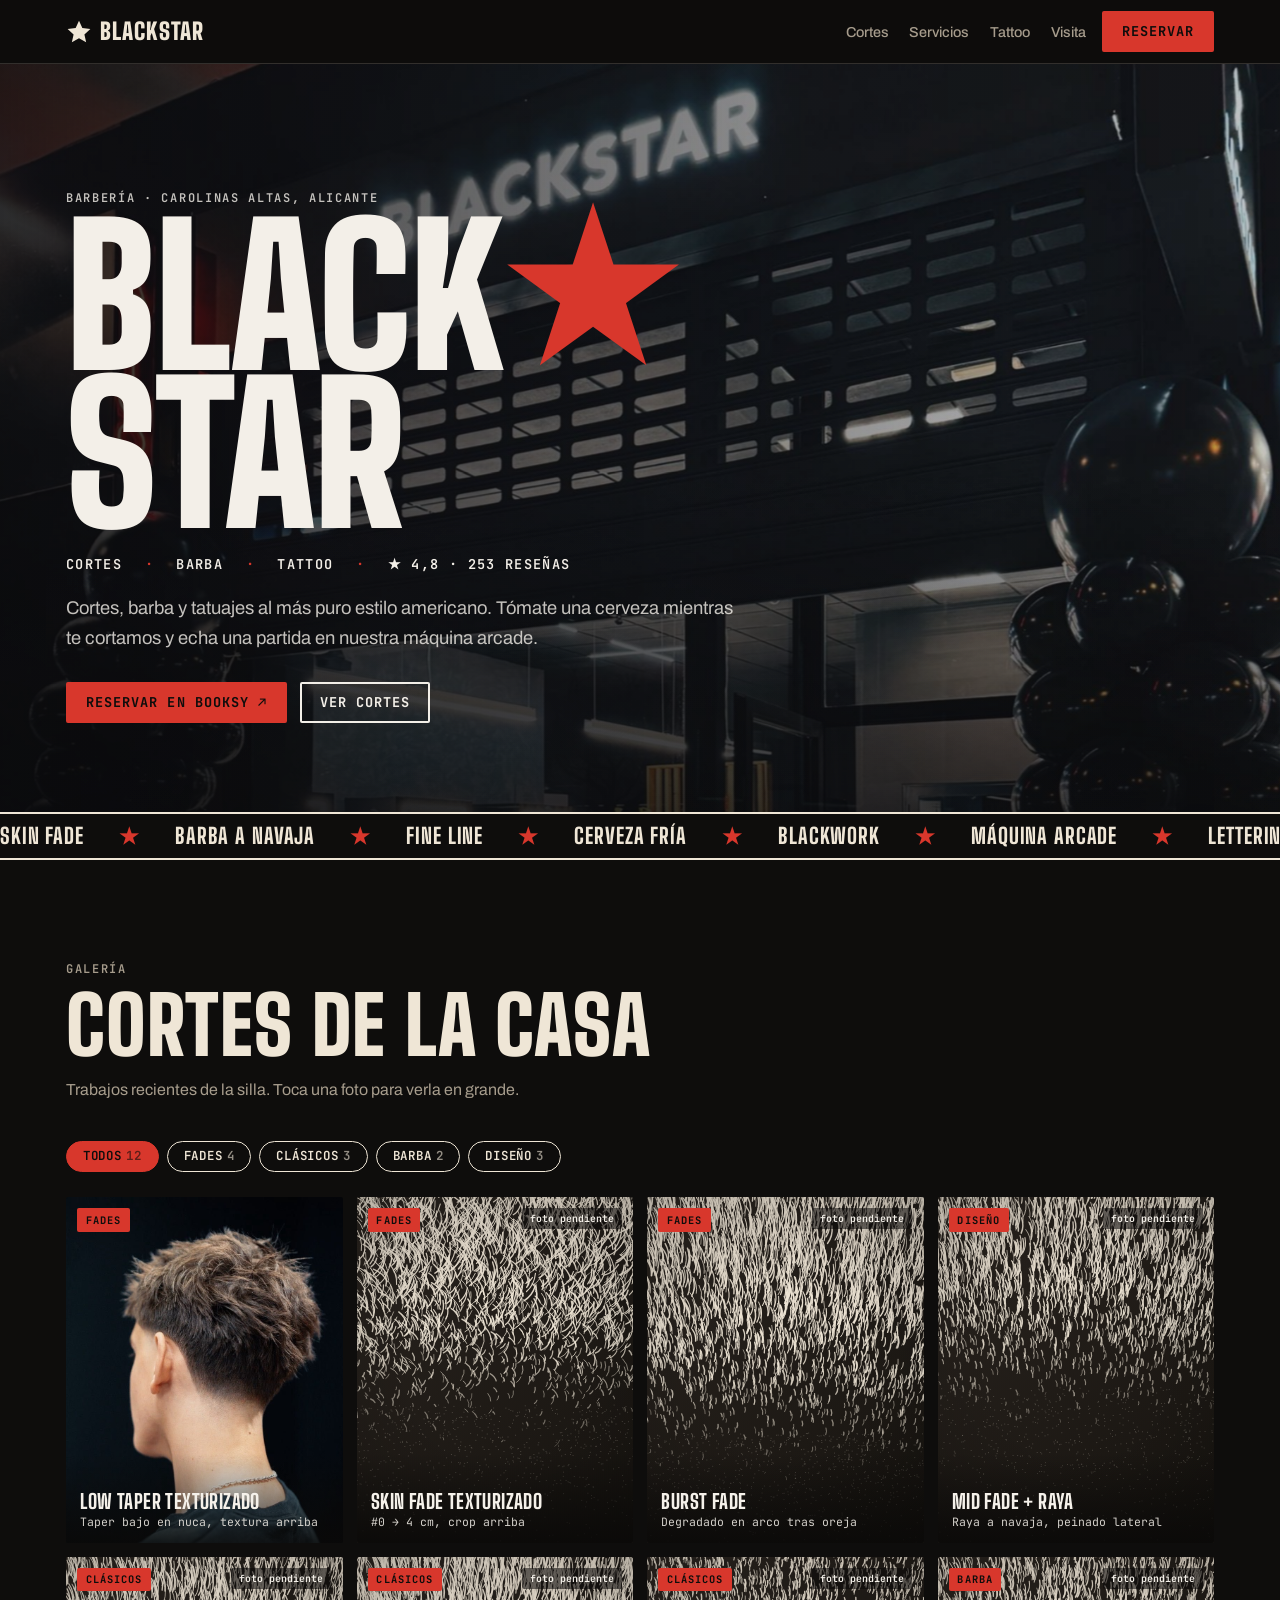
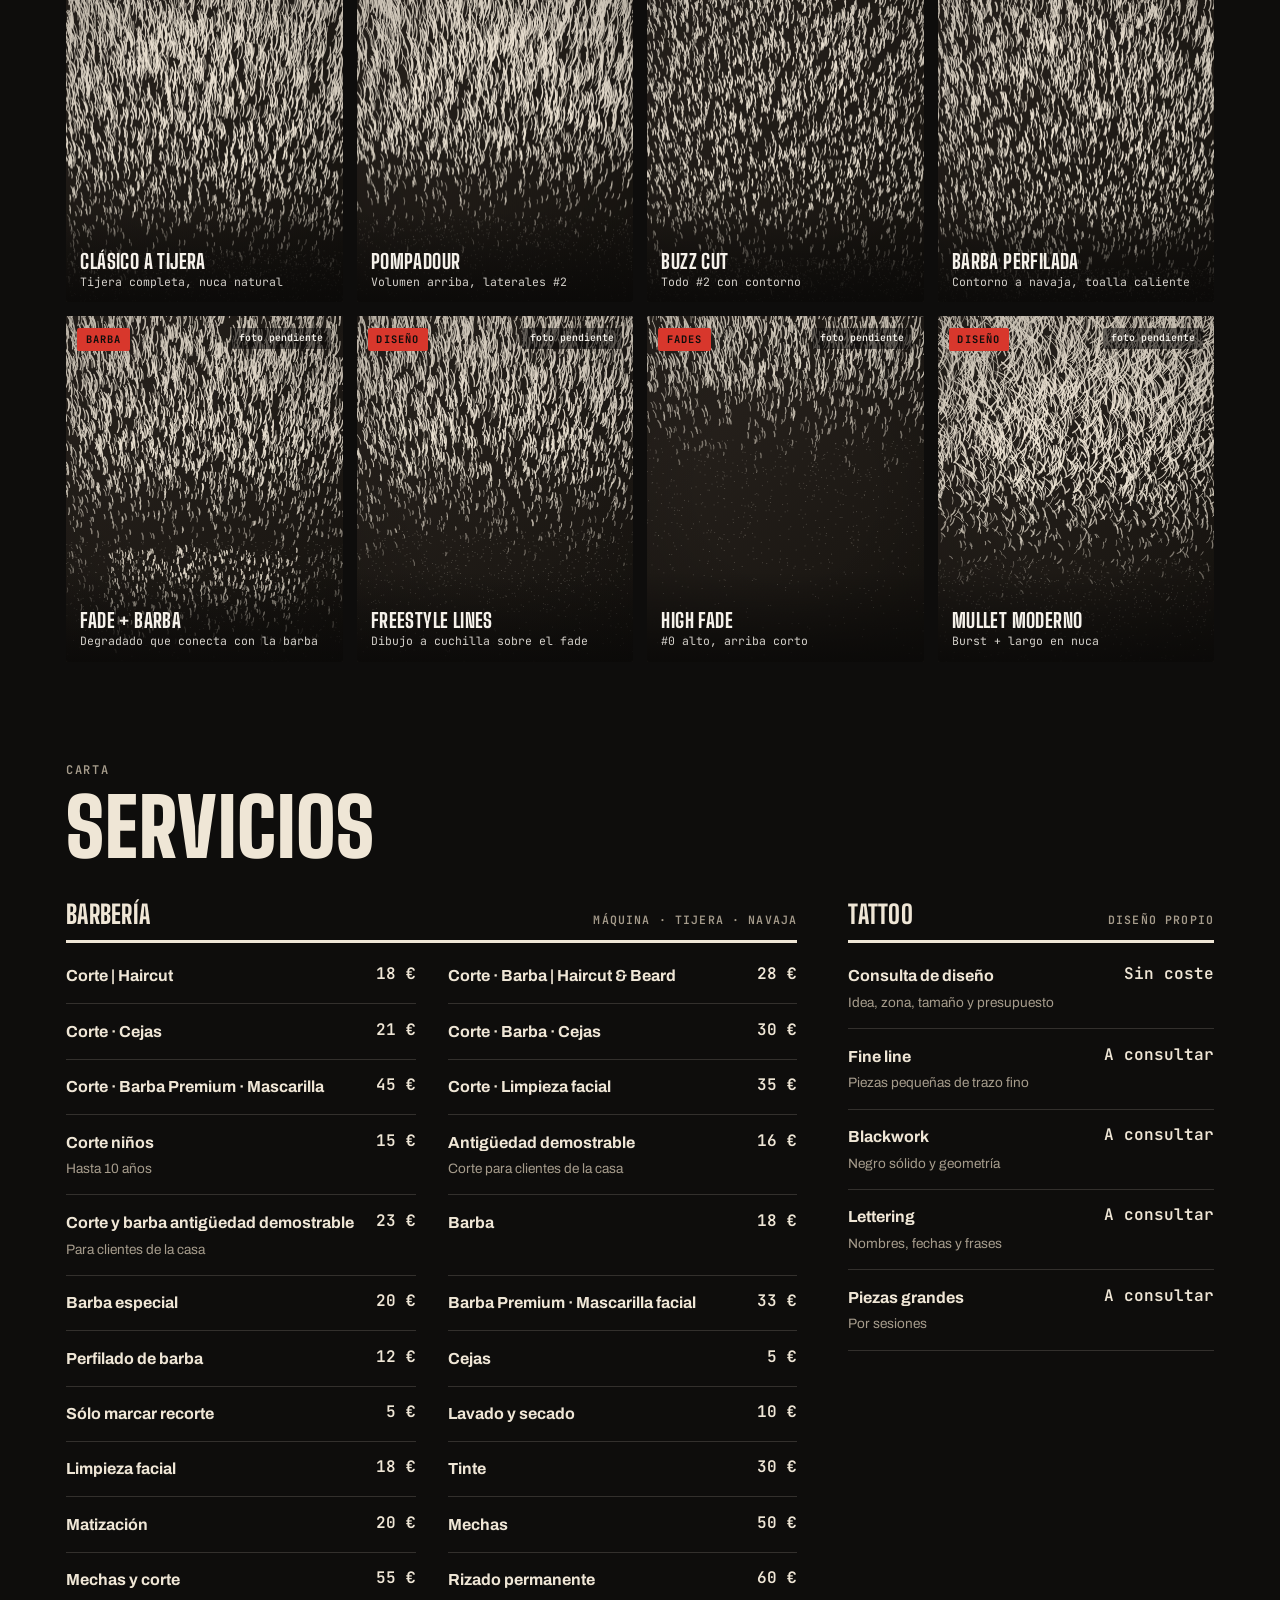
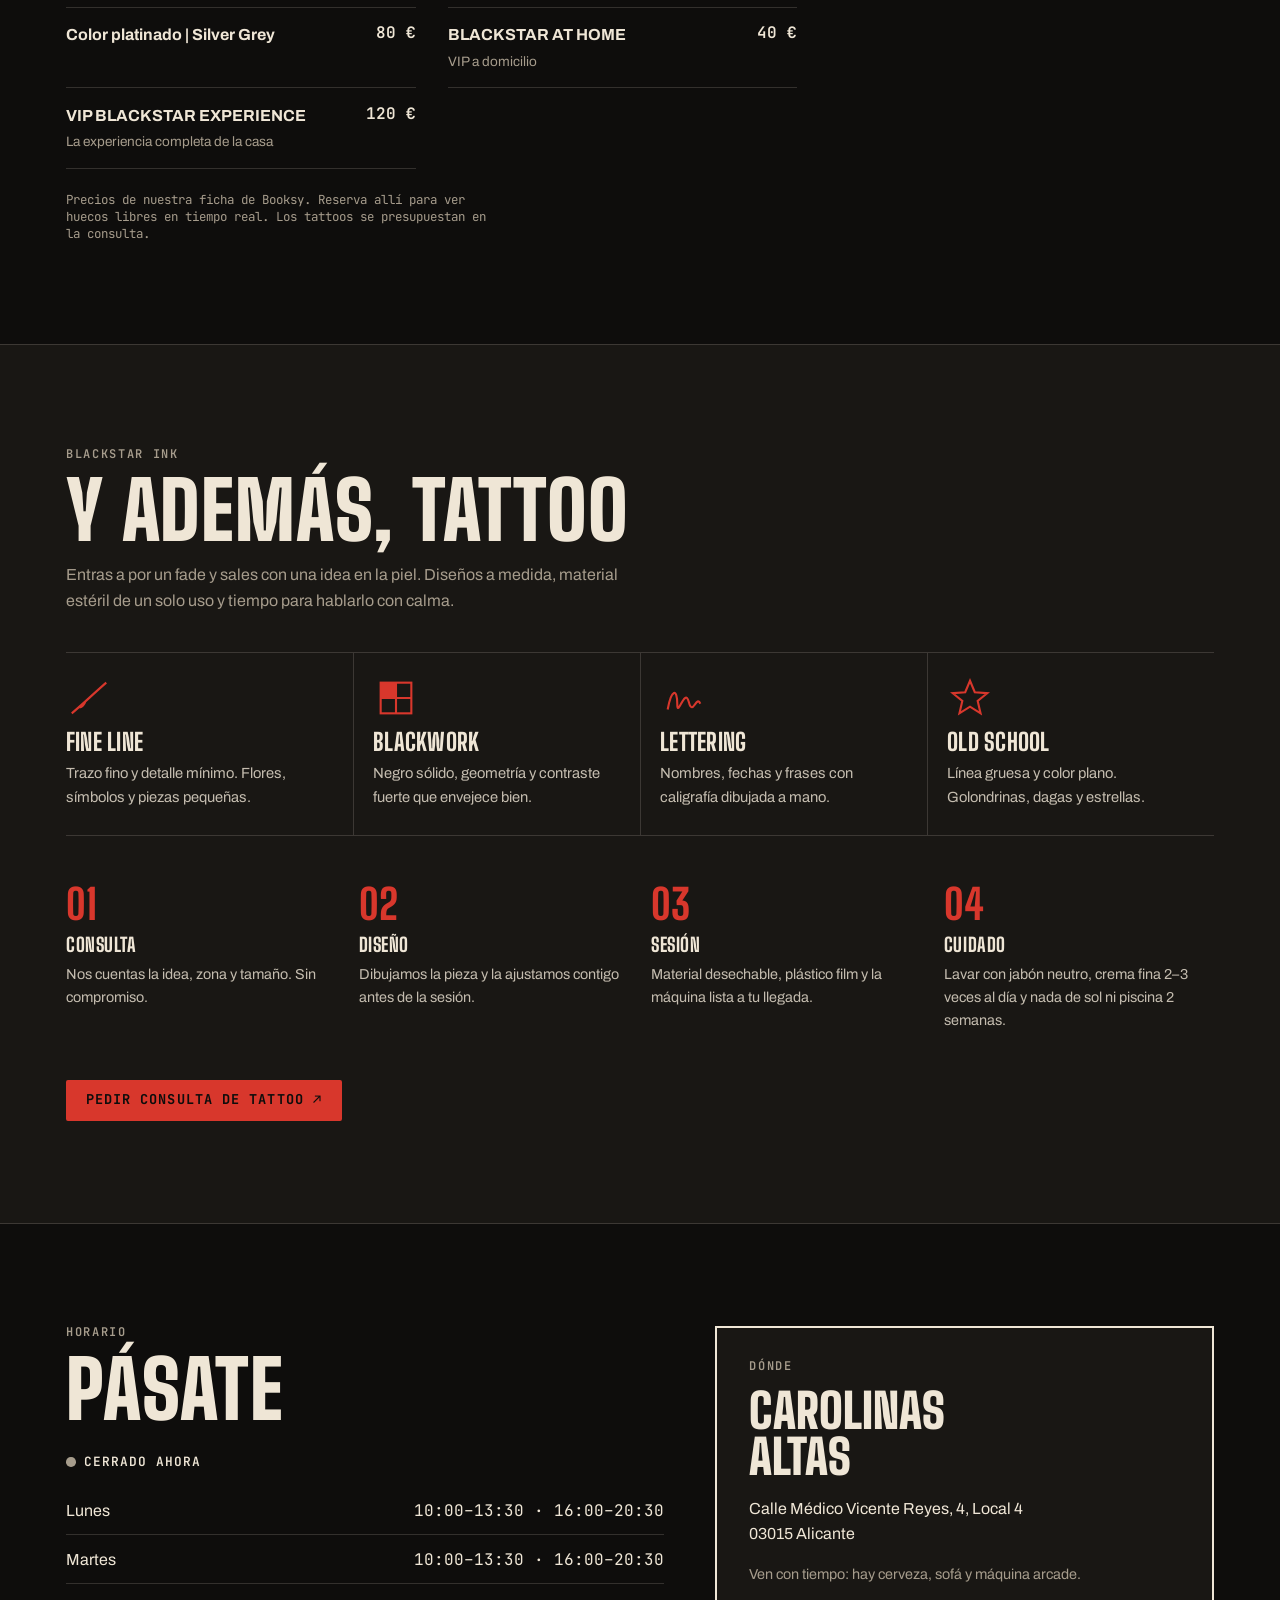
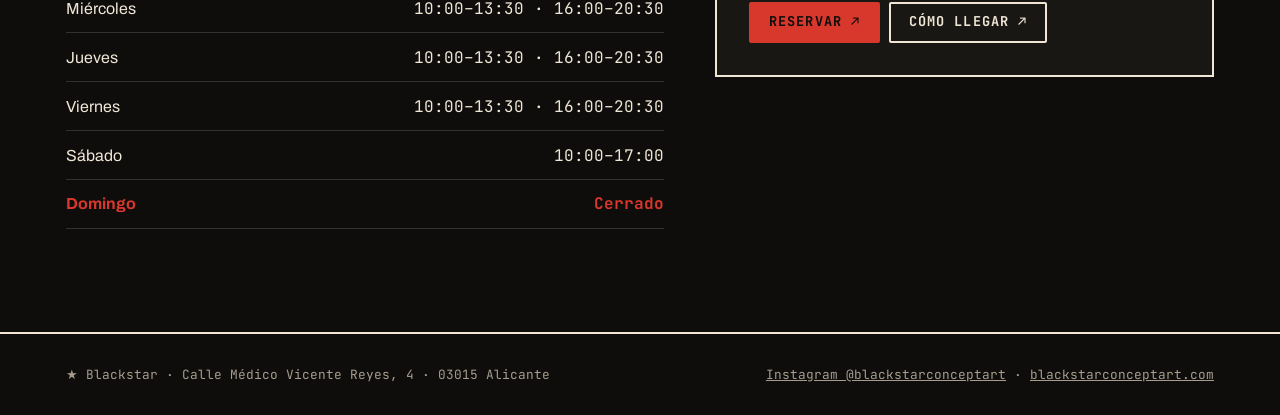
==== index.html @ 9b6d8d2a "Remove Fade Lab section and barber pole Co-Authored-By: Claude Opus 5.5 <noreply@anthropic.com> Clau" ====
<!doctype html>
<html lang="es">
<head>
<meta charset="utf-8">
<meta name="viewport" content="width=device-width, initial-scale=1, viewport-fit=cover">
<title>Blackstar Barbería</title>
<meta name="claude:viewport-fit-sides" content="cover">
<meta name="description" content="Blackstar, barbería y estudio de tatuaje en Alicante. Fades, clásicos, barba y tattoo. Reserva en Booksy.">
<link rel="preconnect" href="https://fonts.googleapis.com">
<link rel="preconnect" href="https://fonts.gstatic.com" crossorigin>
<link rel="stylesheet" href="https://fonts.googleapis.com/css2?family=Archivo:wght@400;500;700&family=Big+Shoulders+Display:wght@600;800;900&family=JetBrains+Mono:wght@400;600&display=swap">
<style>
:root {
  /* Layout: one dark page, storefront-photo hero, neon red as the accent. */
  --bg: #0e0d0c;
  --surface: #191714;
  --ink: #efe6d6;         /* bone */
  --muted: #a69c8c;
  --accent: #d8372c;      /* neon red */
  --accent-2: #2f55d4;    /* secondary */
  --line: rgba(239,230,214,.16);
  --on-accent: #0e0d0c;
  --skin: #2a241f;
  --f-display: "Big Shoulders Display", "Arial Narrow", Impact, sans-serif;
  --f-body: "Archivo", system-ui, -apple-system, "Segoe UI", sans-serif;
  --f-mono: "JetBrains Mono", ui-monospace, Menlo, Consolas, monospace;
  --radius: 2px;
  color-scheme: dark;
}

* { box-sizing: border-box; }
html { scroll-behavior: smooth; }
@media (prefers-reduced-motion: reduce) { html { scroll-behavior: auto; } *, *::before, *::after { animation: none !important; transition: none !important; } }
body {
  margin: 0; background: var(--bg); color: var(--ink);
  font: 400 1rem/1.6 var(--f-body);
  transition: background-color .5s ease, color .5s ease;
  -webkit-font-smoothing: antialiased;
}
body::before { content: ""; position: fixed; inset: 0 0 auto; height: env(safe-area-inset-top, 0px); z-index: 10; background: var(--bg); }
a { color: inherit; }
:focus-visible { outline: 2px solid var(--accent); outline-offset: 3px; }
img { max-width: 100%; display: block; }
.wrap { max-width: 1180px; margin: 0 auto; padding-left: max(16px, env(safe-area-inset-left, 0px)); padding-right: max(16px, env(safe-area-inset-right, 0px)); }
.eyebrow { font: 600 .75rem/1 var(--f-mono); letter-spacing: .14em; text-transform: uppercase; color: var(--muted); }
h1, h2, h3 { font-family: var(--f-display); text-transform: uppercase; line-height: .92; margin: 0; text-wrap: balance; letter-spacing: .01em; }
h2 { font-size: clamp(2.6rem, 7vw, 5rem); font-weight: 900; }
h3 { font-size: 1.6rem; font-weight: 800; }
p { margin: 0; max-width: 62ch; }
.btn {
  display: inline-flex; align-items: center; gap: .55em; padding: .85em 1.3em;
  font: 700 .85rem/1 var(--f-mono); letter-spacing: .08em; text-transform: uppercase; text-decoration: none;
  background: var(--accent); color: var(--on-accent); border: 2px solid var(--accent); border-radius: var(--radius); cursor: pointer;
  transition: transform .15s ease, background-color .2s;
}
.btn:hover { transform: translateY(-2px); }
.btn.ghost { background: transparent; color: var(--ink); border-color: var(--ink); }

/* ---------- header ---------- */
header.top { position: sticky; top: env(safe-area-inset-top, 0px); z-index: 20; background: color-mix(in srgb, var(--bg) 88%, transparent); backdrop-filter: blur(10px); border-bottom: 1px solid var(--line); transition: background-color .5s; }
.top .wrap { display: flex; align-items: center; gap: 1rem; padding-block: .7rem; }
.brand { display: flex; align-items: center; gap: .5rem; text-decoration: none; font: 900 1.45rem/1 var(--f-display); letter-spacing: .04em; text-transform: uppercase; }
.brand svg { width: 26px; height: 26px; fill: var(--ink); }
nav.links { display: flex; gap: 1.3rem; margin-left: auto; }
nav.links a { text-decoration: none; font: 500 .9rem var(--f-body); color: var(--muted); }
nav.links a:hover { color: var(--ink); }
@media (max-width: 760px) { nav.links { display: none; } .top .btn { margin-left: auto; } }

/* ---------- hero ---------- */
.hero {
  --hero-img: url("img/portada.jpg");
  --ink: #f3efe8; --muted: rgba(243,239,232,.8); --line: rgba(243,239,232,.2);
  position: relative; isolation: isolate; overflow: hidden; color: var(--ink);
  padding-block: clamp(4rem, 10vw, 8rem) clamp(3rem, 7vw, 6rem);
  background: #0c0c0e;
}
.hero::before { content: ""; position: absolute; inset: 0; z-index: -2; background: var(--hero-img) center 14% / cover no-repeat; transform: scale(1.04); animation: heroIn 1.6s cubic-bezier(.2,.7,.2,1) both; }
.hero::after { content: ""; position: absolute; inset: 0; z-index: -1;
  background: linear-gradient(90deg, rgba(10,10,12,.86) 0%, rgba(10,10,12,.5) 50%, rgba(10,10,12,.18) 100%), linear-gradient(to top, rgba(10,10,12,.7), transparent 45%); }
@keyframes heroIn { from { transform: scale(1.12); filter: brightness(.6); } }
.hero .eyebrow { color: var(--muted); }
.hero .btn.ghost:hover { background: var(--ink); color: #0c0c0e; }
@media (max-width: 640px) { .hero::after { background: linear-gradient(180deg, rgba(10,10,12,.55) 0%, rgba(10,10,12,.85) 60%, rgba(10,10,12,.95) 100%); } }
.hero .wrap { display: grid; }
.hero h1 { margin-top: .9rem; font-size: clamp(4.2rem, 15vw, 12.5rem); font-weight: 900; line-height: .82; letter-spacing: -.01em; }
.hero h1 .star { color: var(--accent); display: inline-block; transform: translateY(-.06em); }
.hero .sub { display: flex; flex-wrap: wrap; gap: .5rem 1.4rem; margin-top: 1.4rem; font: 600 .85rem/1.2 var(--f-mono); letter-spacing: .1em; text-transform: uppercase; }
.hero .sub span:not(:last-child)::after { content: "·"; margin-left: 1.4rem; color: var(--accent); }
.hero .lede { margin-top: 1.4rem; font-size: 1.15rem; color: var(--muted); }
.hero .ctas { display: flex; flex-wrap: wrap; gap: .8rem; margin-top: 1.8rem; }
/* marquee */
.ticker { border-block: 2px solid var(--ink); overflow: hidden; white-space: nowrap; padding-block: .7rem; font: 800 1.35rem/1 var(--f-display); text-transform: uppercase; letter-spacing: .04em; }
.ticker .track { display: inline-flex; gap: 2.2rem; animation: tick 30s linear infinite; }
.ticker .track span::after { content: "★"; margin-left: 2.2rem; color: var(--accent); }
@keyframes tick { to { transform: translateX(-50%); } }

section.block { padding-block: clamp(3.5rem, 8vw, 6.5rem); }
.head { display: grid; gap: .9rem; margin-bottom: 2.4rem; }
.head p { color: var(--muted); }

/* ---------- gallery ---------- */
.chips { display: flex; flex-wrap: wrap; gap: .5rem; margin-bottom: 1.6rem; }
.chips button { border: 1px solid var(--ink); background: transparent; color: var(--ink); border-radius: 999px; padding: .5rem 1rem; font: 600 .78rem/1 var(--f-mono); letter-spacing: .06em; text-transform: uppercase; cursor: pointer; }
.chips button[aria-pressed="true"] { background: var(--accent); border-color: var(--accent); color: var(--on-accent); }
.chips button .n { opacity: .6; margin-left: .35em; }
.grid { display: grid; grid-template-columns: repeat(auto-fill, minmax(min(100%, 250px), 1fr)); gap: 14px; }
.tile { position: relative; margin: 0; cursor: zoom-in; overflow: hidden; border-radius: var(--radius); background: var(--skin); aspect-ratio: 4 / 5; max-width: 100%; border: 0; padding: 0; text-align: left; color: inherit; font: inherit; }
.tile canvas, .tile img { width: 100%; height: 100%; object-fit: cover; display: block; transition: transform .6s cubic-bezier(.2,.7,.2,1); }
.tile:hover canvas, .tile:hover img { transform: scale(1.05); }
.tile figcaption { position: absolute; inset: auto 0 0 0; padding: 2.4rem .9rem .8rem; background: linear-gradient(to top, rgba(10,9,8,.86), transparent); color: #f5f1ea; display: grid; gap: .25rem; }
.tile figcaption strong { font: 800 1.25rem/1 var(--f-display); text-transform: uppercase; letter-spacing: .02em; }
.tile figcaption span { font: 400 .72rem/1.3 var(--f-mono); opacity: .85; }
.tile .tag { position: absolute; top: .7rem; left: .7rem; background: var(--accent); color: var(--on-accent); font: 700 .65rem/1 var(--f-mono); letter-spacing: .1em; text-transform: uppercase; padding: .4rem .55rem; border-radius: var(--radius); }
.tile .pending { position: absolute; top: .7rem; right: .7rem; font: 600 .62rem/1 var(--f-mono); color: #f5f1ea; background: rgba(10,9,8,.55); padding: .35rem .5rem; border-radius: var(--radius); }
dialog.lightbox { border: 0; padding: 0; background: transparent; max-width: min(92vw, 720px); width: 100%; color: #f5f1ea; }
dialog.lightbox::backdrop { background: rgba(8,7,6,.88); backdrop-filter: blur(4px); }
.lightbox .frame { aspect-ratio: 4 / 5; max-height: 78vh; margin: 0 auto; background: #222; }
.lightbox .frame canvas, .lightbox .frame img { width: 100%; height: 100%; object-fit: cover; display: block; }
.lightbox .bar { display: flex; justify-content: space-between; align-items: center; gap: 1rem; padding: .9rem .2rem; flex-wrap: wrap; }
.lightbox .bar strong { font: 800 1.6rem/1 var(--f-display); text-transform: uppercase; }
.lightbox .bar span { font: .78rem var(--f-mono); opacity: .8; }
.lightbox .nav { display: flex; gap: .5rem; }
.lightbox .nav button { background: #f5f1ea; color: #121417; border: 0; width: 2.6rem; height: 2.6rem; font: 700 1.1rem var(--f-mono); cursor: pointer; border-radius: var(--radius); }

/* ---------- services ---------- */
.menu { display: grid; grid-template-columns: repeat(2, minmax(0, 1fr)); gap: clamp(1.5rem, 4vw, 3.5rem); }
.menu .col { min-width: 0; transition: opacity .4s; }
.menu .col h3 { display: flex; align-items: baseline; justify-content: space-between; gap: 1rem; padding-bottom: .8rem; border-bottom: 3px solid var(--ink); margin-bottom: .4rem; }
.menu .col h3 small { font: 600 .72rem var(--f-mono); letter-spacing: .1em; color: var(--muted); }
.menu ul { list-style: none; margin: 0; padding: 0; }
.menu li { display: grid; grid-template-columns: minmax(0, 1fr) auto; gap: .2rem 1rem; padding-block: .9rem; border-bottom: 1px solid var(--line); }
.menu li b { font-weight: 700; }
.menu li .price { font: 600 1rem var(--f-mono); font-variant-numeric: tabular-nums; text-align: right; }
.menu li .meta { grid-column: 1 / -1; font-size: .85rem; color: var(--muted); }
@media (min-width: 980px) { .menu { grid-template-columns: minmax(0, 2fr) minmax(0, 1fr); } #menu-barber { display: grid; grid-template-columns: 1fr 1fr; column-gap: 2rem; } }
.disclaimer { margin-top: 1.4rem; font: .78rem var(--f-mono); color: var(--muted); }
@media (max-width: 760px) { .menu { grid-template-columns: 1fr; } }

/* ---------- tattoo ---------- */
.ink-band { background: var(--surface); border-block: 1px solid var(--line); }
.styles { display: grid; grid-template-columns: repeat(4, minmax(0, 1fr)); gap: 0; border-top: 1px solid var(--line); }
.styles article { padding: 1.4rem 1.2rem 1.6rem 0; border-bottom: 1px solid var(--line); display: grid; gap: .6rem; align-content: start; min-width: 0; }
.styles article + article { padding-left: 1.2rem; border-left: 1px solid var(--line); }
.styles h3 { font-size: 1.5rem; }
.styles p { font-size: .92rem; opacity: .8; }
.styles svg { width: 46px; height: 46px; stroke: var(--accent); fill: none; stroke-width: 2.2; }
.steps { list-style: none; margin: 3rem 0 0; padding: 0; display: grid; grid-template-columns: repeat(4, minmax(0, 1fr)); gap: 1.4rem; counter-reset: s; }
.steps li { counter-increment: s; display: grid; gap: .5rem; align-content: start; min-width: 0; }
.steps li::before { content: "0" counter(s); font: 800 2.6rem/1 var(--f-display); color: var(--accent); }
.steps b { font: 800 1.2rem/1.1 var(--f-display); text-transform: uppercase; letter-spacing: .03em; }
.steps span { font-size: .9rem; opacity: .8; }
@media (max-width: 900px) { .styles, .steps { grid-template-columns: repeat(2, minmax(0, 1fr)); } .styles article:nth-child(3) { padding-left: 0; border-left: 0; } }
@media (max-width: 480px) { .styles, .steps { grid-template-columns: 1fr; } .styles article + article { padding-left: 0; border-left: 0; } }

/* ---------- visit ---------- */
.visit { display: grid; grid-template-columns: minmax(0, 1.2fr) minmax(0, 1fr); gap: clamp(1.5rem, 4vw, 3.5rem); align-items: start; }
.hours { width: 100%; border-collapse: collapse; font-variant-numeric: tabular-nums; }
.hours td { padding: .7rem 0; border-bottom: 1px solid var(--line); }
.hours td:last-child { text-align: right; font-family: var(--f-mono); }
.hours tr.today td { color: var(--accent); font-weight: 700; }
.open-now { display: inline-flex; align-items: center; gap: .5rem; font: 600 .8rem var(--f-mono); letter-spacing: .08em; text-transform: uppercase; margin-bottom: 1rem; }
.open-now i { width: .6rem; height: .6rem; border-radius: 50%; background: var(--muted); }
.open-now.on i { background: #2f9e57; box-shadow: 0 0 0 4px color-mix(in srgb, #2f9e57 25%, transparent); }
.card { background: var(--surface); border: 2px solid var(--ink); padding: clamp(1.2rem, 3vw, 2rem); display: grid; gap: 1rem; }
.card big { font: 900 clamp(2rem, 5vw, 3rem)/.95 var(--f-display); text-transform: uppercase; }
@media (max-width: 760px) { .visit { grid-template-columns: 1fr; } }

footer { border-top: 2px solid var(--ink); padding-block: 2rem; }
footer .wrap { display: flex; flex-wrap: wrap; justify-content: space-between; gap: 1rem; font: .8rem var(--f-mono); color: var(--muted); }
.toast { position: fixed; left: 50%; bottom: calc(1.2rem + env(safe-area-inset-bottom, 0px)); transform: translate(-50%, 200%); opacity: 0; visibility: hidden; background: var(--ink); color: var(--bg); padding: .7rem 1.1rem; font: 600 .8rem var(--f-mono); border-radius: var(--radius); transition: transform .3s, opacity .3s, visibility .3s; z-index: 50; }
.toast.show { transform: translate(-50%, 0); opacity: 1; visibility: visible; }
</style>
</head>
<body>

<header class="top">
  <div class="wrap">
    <a class="brand" href="#inicio" aria-label="Blackstar, inicio">
      <svg viewBox="0 0 24 24" aria-hidden="true"><path d="M12 1.5l3.1 6.9 7.4.8-5.5 5 1.6 7.3L12 17.8l-6.6 3.7L7 14.2l-5.5-5 7.4-.8z"/></svg>
      Blackstar
    </a>
    <nav class="links" aria-label="Secciones">
      <a href="#cortes">Cortes</a>
      <a href="#servicios">Servicios</a>
      <a href="#tattoo">Tattoo</a>
      <a href="#visita">Visita</a>
    </nav>
    <a class="btn" href="https://booksy.com/es-es/22436_blackstar_barberia_55436_alicante-alacant" target="_blank" rel="noopener">Reservar</a>
  </div>
</header>

<main id="inicio">
  <section class="hero">
    <div class="wrap">
      <div>
        <p class="eyebrow">Barbería · Carolinas Altas, Alicante</p>
        <h1>Black<span class="star">★</span><br>star</h1>
        <div class="sub"><span>Cortes</span><span>Barba</span><span>Tattoo</span><span>★ 4,8 · 253 reseñas</span></div>
        <p class="lede">Cortes, barba y tatuajes al más puro estilo americano. Tómate una cerveza mientras te cortamos y echa una partida en nuestra máquina arcade.</p>
        <div class="ctas">
          <a class="btn" href="https://booksy.com/es-es/22436_blackstar_barberia_55436_alicante-alacant" target="_blank" rel="noopener">Reservar en Booksy ↗</a>
          <a class="btn ghost" href="#cortes">Ver cortes</a>
        </div>
      </div>
    </div>
  </section>

  <div class="ticker" aria-hidden="true">
    <div class="track" id="ticker"></div>
  </div>

  <!-- GALERÍA -->
  <section class="block" id="cortes">
    <div class="wrap">
      <div class="head">
        <p class="eyebrow">Galería</p>
        <h2>Cortes de la casa</h2>
        <p>Trabajos recientes de la silla. Toca una foto para verla en grande.</p>
      </div>
      <div class="chips" id="chips" role="group" aria-label="Filtrar cortes"></div>
      <div class="grid" id="grid"></div>
    </div>
  </section>

  <!-- SERVICIOS -->
  <section class="block" id="servicios" style="padding-top:0">
    <div class="wrap">
      <div class="head">
        <p class="eyebrow">Carta</p>
        <h2>Servicios</h2>
      </div>
      <div class="menu">
        <div class="col barber"><h3>Barbería <small>MÁQUINA · TIJERA · NAVAJA</small></h3><ul id="menu-barber"></ul></div>
        <div class="col tattoo"><h3>Tattoo <small>DISEÑO PROPIO</small></h3><ul id="menu-ink"></ul></div>
      </div>
      <p class="disclaimer">Precios de nuestra ficha de Booksy. Reserva allí para ver huecos libres en tiempo real. Los tattoos se presupuestan en la consulta.</p>
    </div>
  </section>

  <!-- TATTOO -->
  <section class="block ink-band" id="tattoo">
    <div class="wrap">
      <div class="head">
        <p class="eyebrow">Blackstar Ink</p>
        <h2>Y además, tattoo</h2>
        <p>Entras a por un fade y sales con una idea en la piel. Diseños a medida, material estéril de un solo uso y tiempo para hablarlo con calma.</p>
      </div>
      <div class="styles">
        <article>
          <svg viewBox="0 0 48 48" aria-hidden="true"><path d="M6 40 C 18 30, 26 22, 42 8"/><path d="M14 34 c3 -1 5 -3 6 -6"/></svg>
          <h3>Fine line</h3><p>Trazo fino y detalle mínimo. Flores, símbolos y piezas pequeñas.</p>
        </article>
        <article>
          <svg viewBox="0 0 48 48" aria-hidden="true"><rect x="8" y="8" width="32" height="32"/><path d="M8 24h32M24 8v32" /><rect x="8" y="8" width="16" height="16" style="fill:currentColor;stroke:none;color:var(--accent)"/></svg>
          <h3>Blackwork</h3><p>Negro sólido, geometría y contraste fuerte que envejece bien.</p>
        </article>
        <article>
          <svg viewBox="0 0 48 48" aria-hidden="true"><path d="M8 36 C 12 14, 18 14, 18 30 S 26 12, 30 28 S 38 20, 42 30"/></svg>
          <h3>Lettering</h3><p>Nombres, fechas y frases con caligrafía dibujada a mano.</p>
        </article>
        <article>
          <svg viewBox="0 0 48 48" aria-hidden="true"><path d="M24 6l5 12 13 1-10 8 3 13-11-7-11 7 3-13-10-8 13-1z"/></svg>
          <h3>Old school</h3><p>Línea gruesa y color plano. Golondrinas, dagas y estrellas.</p>
        </article>
      </div>
      <ol class="steps">
        <li><b>Consulta</b><span>Nos cuentas la idea, zona y tamaño. Sin compromiso.</span></li>
        <li><b>Diseño</b><span>Dibujamos la pieza y la ajustamos contigo antes de la sesión.</span></li>
        <li><b>Sesión</b><span>Material desechable, plástico film y la máquina lista a tu llegada.</span></li>
        <li><b>Cuidado</b><span>Lavar con jabón neutro, crema fina 2–3 veces al día y nada de sol ni piscina 2 semanas.</span></li>
      </ol>
      <div style="margin-top:3rem"><a class="btn" href="https://booksy.com/es-es/22436_blackstar_barberia_55436_alicante-alacant" target="_blank" rel="noopener">Pedir consulta de tattoo ↗</a></div>
    </div>
  </section>

  <!-- VISITA -->
  <section class="block" id="visita">
    <div class="wrap visit">
      <div>
        <div class="head" style="margin-bottom:1.4rem">
          <p class="eyebrow">Horario</p>
          <h2>Pásate</h2>
        </div>
        <p class="open-now" id="open-now"><i></i><span>Comprobando horario…</span></p>
        <table class="hours" id="hours" aria-label="Horario semanal"></table>
      </div>
      <div class="card">
        <span class="eyebrow">Dónde</span>
        <big>Carolinas<br>Altas</big>
        <p id="address">Calle Médico Vicente Reyes, 4, Local 4<br>03015 Alicante</p>
        <p style="color:var(--muted);font-size:.9rem">Ven con tiempo: hay cerveza, sofá y máquina arcade.</p>
        <div style="display:flex;flex-wrap:wrap;gap:.6rem">
          <a class="btn" href="https://booksy.com/es-es/22436_blackstar_barberia_55436_alicante-alacant" target="_blank" rel="noopener">Reservar ↗</a>
          <a class="btn ghost" href="https://www.google.com/maps/search/?api=1&query=38.36152075696902%2C-0.4741875782101986" target="_blank" rel="noopener">Cómo llegar ↗</a>
        </div>
      </div>
    </div>
  </section>
</main>

<footer>
  <div class="wrap">
    <span>★ Blackstar · Calle Médico Vicente Reyes, 4 · 03015 Alicante</span>
    <span><a href="https://www.instagram.com/blackstarconceptart/" target="_blank" rel="noopener">Instagram @blackstarconceptart</a> · <a href="https://www.blackstarconceptart.com/" target="_blank" rel="noopener">blackstarconceptart.com</a></span>
  </div>
</footer>

<dialog class="lightbox" id="lightbox" aria-label="Foto ampliada">
  <div class="frame" id="lb-frame"></div>
  <div class="bar">
    <div style="display:grid;gap:.3rem"><strong id="lb-title"></strong><span id="lb-meta"></span></div>
    <div class="nav">
      <button type="button" id="lb-prev" aria-label="Anterior">←</button>
      <button type="button" id="lb-next" aria-label="Siguiente">→</button>
      <button type="button" id="lb-close" aria-label="Cerrar">✕</button>
    </div>
  </div>
</dialog>
<div class="toast" id="toast" role="status" aria-live="polite"></div>

<script>
/* =====================================================================
   DATOS EDITABLES — cambia aquí fotos, precios y horario.
   ===================================================================== */
const BOOKSY = "https://booksy.com/es-es/22436_blackstar_barberia_55436_alicante-alacant";

// Galería. Pon la ruta de tu foto en `foto` (p. ej. "img/cortes/skin-fade-1.jpg").
// Si `foto` está vacío se dibuja una textura con el perfil del corte (base = 0..1 altura donde empieza el pelo, top = largo).
const CORTES = [
  { nombre: "Low taper texturizado", cat: "fade",    detalle: "Taper bajo en nuca, textura arriba", foto: "img/cortes/low-taper-texturizado.jpg", base: .12, top: .8, textura: true },
  { nombre: "Skin fade texturizado", cat: "fade",    detalle: "#0 → 4 cm, crop arriba",      foto: "", base: .30, top: .9, textura: true },
  { nombre: "Burst fade",            cat: "fade",    detalle: "Degradado en arco tras oreja", foto: "", base: .22, top: 1 },
  { nombre: "Mid fade + raya",       cat: "diseno",  detalle: "Raya a navaja, peinado lateral", foto: "", base: .35, top: .8, raya: true },
  { nombre: "Clásico a tijera",      cat: "clasico", detalle: "Tijera completa, nuca natural", foto: "", base: .05, top: .85 },
  { nombre: "Pompadour",             cat: "clasico", detalle: "Volumen arriba, laterales #2",  foto: "", base: .15, top: 1.15 },
  { nombre: "Buzz cut",              cat: "clasico", detalle: "Todo #2 con contorno",          foto: "", base: .03, top: .25 },
  { nombre: "Barba perfilada",       cat: "barba",   detalle: "Contorno a navaja, toalla caliente", foto: "", base: .0, top: .45, barba: true },
  { nombre: "Fade + barba",          cat: "barba",   detalle: "Degradado que conecta con la barba", foto: "", base: .25, top: .6, barba: true },
  { nombre: "Freestyle lines",       cat: "diseno",  detalle: "Dibujo a cuchilla sobre el fade", foto: "", base: .28, top: .7, lineas: true },
  { nombre: "High fade",             cat: "fade",    detalle: "#0 alto, arriba corto",         foto: "", base: .55, top: .55 },
  { nombre: "Mullet moderno",        cat: "diseno",  detalle: "Burst + largo en nuca",         foto: "", base: .2, top: 1.05, textura: true },
];
const CATS = { all: "Todos", fade: "Fades", clasico: "Clásicos", barba: "Barba", diseno: "Diseño" };

// Precios de la ficha de Booksy (noviembre 2026). Cámbialos aquí si se actualizan.
const SERVICIOS = {
  barber: [
    { n: "Corte | Haircut",                        p: "18 €" },
    { n: "Corte · Barba | Haircut & Beard",        p: "28 €" },
    { n: "Corte · Cejas",                          p: "21 €" },
    { n: "Corte · Barba · Cejas",                  p: "30 €" },
    { n: "Corte · Barba Premium · Mascarilla",     p: "45 €" },
    { n: "Corte · Limpieza facial",                p: "35 €" },
    { n: "Corte niños",                            p: "15 €", m: "Hasta 10 años" },
    { n: "Antigüedad demostrable",                 p: "16 €", m: "Corte para clientes de la casa" },
    { n: "Corte y barba antigüedad demostrable",   p: "23 €", m: "Para clientes de la casa" },
    { n: "Barba",                                  p: "18 €" },
    { n: "Barba especial",                         p: "20 €" },
    { n: "Barba Premium · Mascarilla facial",      p: "33 €" },
    { n: "Perfilado de barba",                     p: "12 €" },
    { n: "Cejas",                                  p: "5 €" },
    { n: "Sólo marcar recorte",                    p: "5 €" },
    { n: "Lavado y secado",                        p: "10 €" },
    { n: "Limpieza facial",                        p: "18 €" },
    { n: "Tinte",                                  p: "30 €" },
    { n: "Matización",                             p: "20 €" },
    { n: "Mechas",                                 p: "50 €" },
    { n: "Mechas y corte",                         p: "55 €" },
    { n: "Rizado permanente",                      p: "60 €" },
    { n: "Color platinado | Silver Grey",          p: "80 €" },
    { n: "BLACKSTAR AT HOME",                      p: "40 €", m: "VIP a domicilio" },
    { n: "VIP BLACKSTAR EXPERIENCE",               p: "120 €", m: "La experiencia completa de la casa" },
  ],
  ink: [
    { n: "Consulta de diseño",   p: "Sin coste", m: "Idea, zona, tamaño y presupuesto" },
    { n: "Fine line",            p: "A consultar", m: "Piezas pequeñas de trazo fino" },
    { n: "Blackwork",            p: "A consultar", m: "Negro sólido y geometría" },
    { n: "Lettering",            p: "A consultar", m: "Nombres, fechas y frases" },
    { n: "Piezas grandes",       p: "A consultar", m: "Por sesiones" },
  ],
};

// Horario: [abre, cierra] en 24h, o null si cierra. Varios tramos: [[10,14],[16,20.5]]
const HORARIO = [
  ["Lunes",     [[10, 13.5], [16, 20.5]]],
  ["Martes",    [[10, 13.5], [16, 20.5]]],
  ["Miércoles", [[10, 13.5], [16, 20.5]]],
  ["Jueves",    [[10, 13.5], [16, 20.5]]],
  ["Viernes",   [[10, 13.5], [16, 20.5]]],
  ["Sábado",    [[10, 17]]],
  ["Domingo",   null],
];

/* ===================================================================== */
const $ = (s, el = document) => el.querySelector(s);
const $$ = (s, el = document) => [...el.querySelectorAll(s)];
const root = document.documentElement;

/* ---------- toast ---------- */
let toastT;
function toast(msg) { const t = $("#toast"); t.textContent = msg; t.classList.add("show"); clearTimeout(toastT); toastT = setTimeout(() => t.classList.remove("show"), 2200); }

/* ---------- ticker ---------- */
(() => {
  const words = ["Skin fade", "Barba a navaja", "Fine line", "Cerveza fría", "Blackwork", "Máquina arcade", "Lettering", "Carolinas Altas"];
  $("#ticker").innerHTML = [...words, ...words].map(w => `<span>${w}</span>`).join("");
})();

/* ---------- hair renderer (generative close-up of a fade) ---------- */
function cssVar(n) { return getComputedStyle(root).getPropertyValue(n).trim(); }
function rng(seed) { let s = seed >>> 0 || 1; return () => (s = (s * 1664525 + 1013904223) >>> 0) / 4294967296; }
const smooth = (a, b, x) => { const t = Math.min(1, Math.max(0, (x - a) / (b - a))); return t * t * (3 - 2 * t); };

function drawHair(canvas, o) {
  const dpr = Math.min(window.devicePixelRatio || 1, 2);
  const w = canvas.clientWidth || 300, h = canvas.clientHeight || 375;
  canvas.width = Math.round(w * dpr); canvas.height = Math.round(h * dpr);
  const c = canvas.getContext("2d");
  c.setTransform(dpr, 0, 0, dpr, 0, 0);
  const skin = "#2a241f", skin2 = "#16130f", hair = "#efe6d6";
  const g = c.createLinearGradient(0, 0, w, h);
  g.addColorStop(0, skin); g.addColorStop(1, skin2);
  c.fillStyle = g; c.fillRect(0, 0, w, h);

  const r = rng(o.seed || 7);
  // y measured from bottom (0) to top (1). Hair begins at `base`, fully dense ~ base+0.35
  const base = o.base ?? .3, top = o.top ?? .8;
  const n = Math.round(w * h / 22);
  c.lineCap = "round";
  for (let i = 0; i < n; i++) {
    const x = r() * w, yN = r();
    const y = h * (1 - yN);
    let dens = smooth(base - .04, base + .38, yN);
    if (o.lineas) { const k = Math.abs(Math.sin(x / w * 7 + yN * 5)); if (k < .09 && yN < base + .45) continue; }
    if (o.raya && Math.abs(x - w * .32) < 2.5 && yN > base + .2) continue;
    if (o.barba && yN < .32) dens = Math.max(dens, smooth(0, .25, yN) * .9 * (Math.abs(x - w / 2) < w * .34 ? 1 : .3));
    if (r() > dens) continue;
    const len = (2 + 16 * top * smooth(base, 1, yN) + r() * 4) * (o.textura ? (0.6 + r() * .9) : 1);
    const ang = -Math.PI / 2 + (o.textura ? (r() - .5) * 1.6 : (r() - .5) * .5) + (x / w - .5) * .35;
    c.strokeStyle = hair;
    c.globalAlpha = .35 + .55 * dens;
    c.lineWidth = .6 + r() * .9;
    c.beginPath(); c.moveTo(x, y);
    c.quadraticCurveTo(x + Math.cos(ang + .4) * len * .5, y + Math.sin(ang + .4) * len * .5, x + Math.cos(ang) * len, y + Math.sin(ang) * len);
    c.stroke();
  }
  // stubble dots in the fade zone
  for (let i = 0; i < n * .5; i++) {
    const x = r() * w, yN = r() * (base + .1);
    if (r() > smooth(-0.1, base + .1, yN) * (o.guard ?? .6)) continue;
    c.globalAlpha = .25; c.fillStyle = hair; c.fillRect(x, h * (1 - yN), .9, .9);
  }
  c.globalAlpha = 1;
  // subtle vignette
  const v = c.createRadialGradient(w / 2, h / 2, Math.min(w, h) * .3, w / 2, h / 2, Math.max(w, h) * .75);
  v.addColorStop(0, "rgba(0,0,0,0)"); v.addColorStop(1, "rgba(0,0,0,.28)");
  c.fillStyle = v; c.fillRect(0, 0, w, h);
}

/* ---------- gallery ---------- */
let filter = "all", visible = [];
function renderChips() {
  $("#chips").innerHTML = Object.entries(CATS).map(([k, v]) => {
    const n = k === "all" ? CORTES.length : CORTES.filter(c => c.cat === k).length;
    return `<button type="button" data-c="${k}" aria-pressed="${k === filter}">${v}<span class="n">${n}</span></button>`;
  }).join("");
}
$("#chips").addEventListener("click", e => { const b = e.target.closest("button"); if (!b) return; filter = b.dataset.c; renderChips(); renderGrid(); });
function media(c, i) { return c.foto ? `<img src="${c.foto}" alt="${c.nombre}: ${c.detalle}" loading="lazy">` : `<canvas data-i="${i}" role="img" aria-label="${c.nombre}"></canvas>`; }
function renderGrid() {
  visible = CORTES.map((c, i) => ({ ...c, i })).filter(c => filter === "all" || c.cat === filter);
  $("#grid").innerHTML = visible.map((c, k) => `
    <button type="button" class="tile" data-k="${k}" aria-label="Ver ${c.nombre} en grande">
      ${media(c, c.i)}
      <span class="tag">${CATS[c.cat]}</span>
      ${c.foto ? "" : `<span class="pending">foto pendiente</span>`}
      <figcaption><strong>${c.nombre}</strong><span>${c.detalle}</span></figcaption>
    </button>`).join("");
  drawTiles();
}
function drawTiles() { $$("#grid canvas").forEach(cv => { const c = CORTES[+cv.dataset.i]; drawHair(cv, { ...c, seed: +cv.dataset.i * 97 + 13 }); }); }
$("#grid").addEventListener("click", e => { const t = e.target.closest(".tile"); if (t) openLb(+t.dataset.k); });

/* lightbox */
let lbK = 0;
const lb = $("#lightbox");
function openLb(k) { lbK = (k + visible.length) % visible.length; const c = visible[lbK];
  $("#lb-frame").innerHTML = media(c, c.i); $("#lb-title").textContent = c.nombre; $("#lb-meta").textContent = `${CATS[c.cat]} · ${c.detalle}`;
  if (!lb.open) lb.showModal();
  const cv = $("#lb-frame canvas"); if (cv) requestAnimationFrame(() => drawHair(cv, { ...c, seed: c.i * 97 + 13 }));
}
$("#lb-prev").addEventListener("click", () => openLb(lbK - 1));
$("#lb-next").addEventListener("click", () => openLb(lbK + 1));
$("#lb-close").addEventListener("click", () => lb.close());
lb.addEventListener("click", e => { if (e.target === lb) lb.close(); });
lb.addEventListener("keydown", e => { if (e.key === "ArrowLeft") openLb(lbK - 1); if (e.key === "ArrowRight") openLb(lbK + 1); });

/* ---------- services ---------- */
const li = s => `<li><b>${s.n}</b><span class="price">${s.p}</span>${s.m ? `<span class="meta">${s.m}</span>` : ""}</li>`;
$("#menu-barber").innerHTML = SERVICIOS.barber.map(li).join("");
$("#menu-ink").innerHTML = SERVICIOS.ink.map(li).join("");

/* ---------- hours + open now ---------- */
(() => {
  const fmt = x => `${String(Math.floor(x)).padStart(2, "0")}:${x % 1 ? String(Math.round(x % 1 * 60)).padStart(2, "0") : "00"}`;
  const now = new Date(), d = (now.getDay() + 6) % 7, t = now.getHours() + now.getMinutes() / 60;
  $("#hours").innerHTML = HORARIO.map(([day, s], i) => `<tr class="${i === d ? "today" : ""}"><td>${day}</td><td>${s ? s.map(([a, b]) => `${fmt(a)}–${fmt(b)}`).join(" · ") : "Cerrado"}</td></tr>`).join("");
  const today = HORARIO[d][1];
  const open = today && today.some(([a, b]) => t >= a && t < b);
  const el = $("#open-now"); el.classList.toggle("on", !!open);
  $("span", el).textContent = open ? "Abierto ahora" : "Cerrado ahora";
})();

/* ---------- boot ---------- */
function drawAll() { drawTiles(); }
renderChips(); renderGrid();
let rz; addEventListener("resize", () => { clearTimeout(rz); rz = setTimeout(drawAll, 150); });
</script>
</body>
</html>
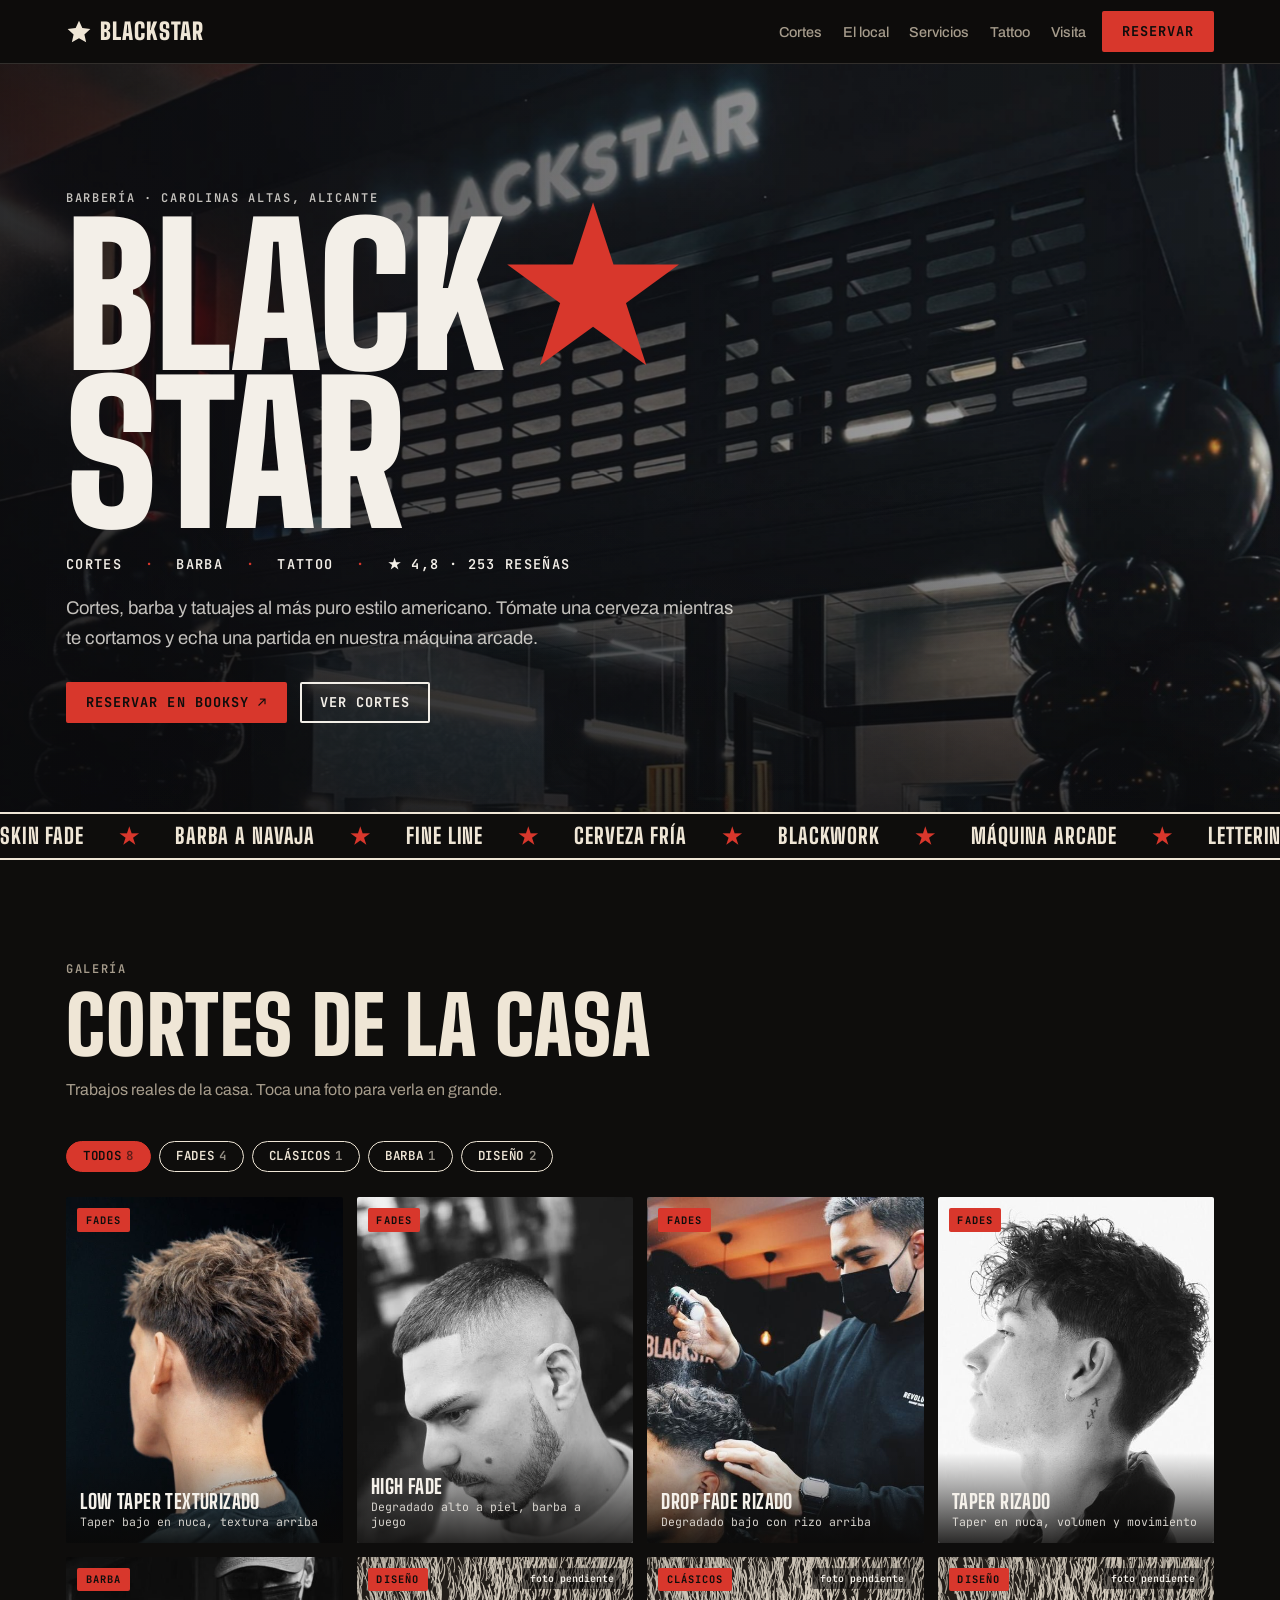
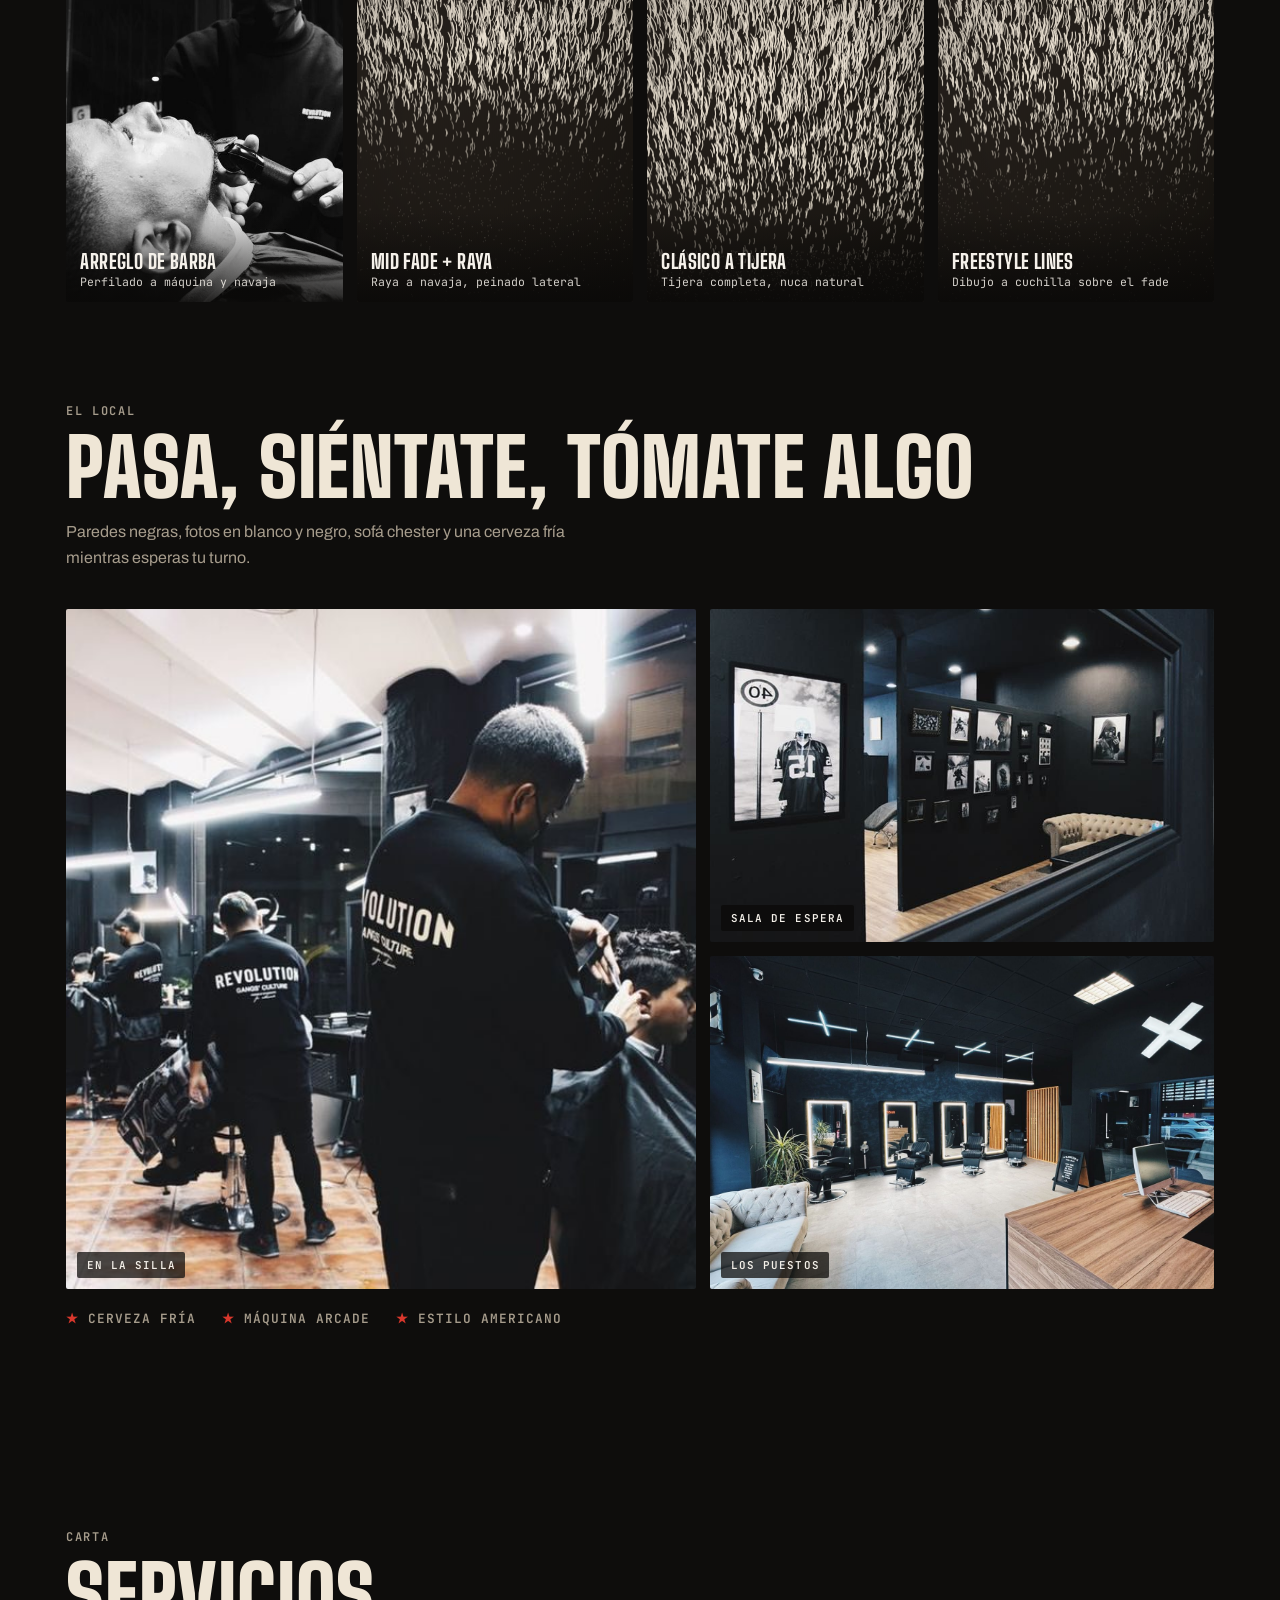
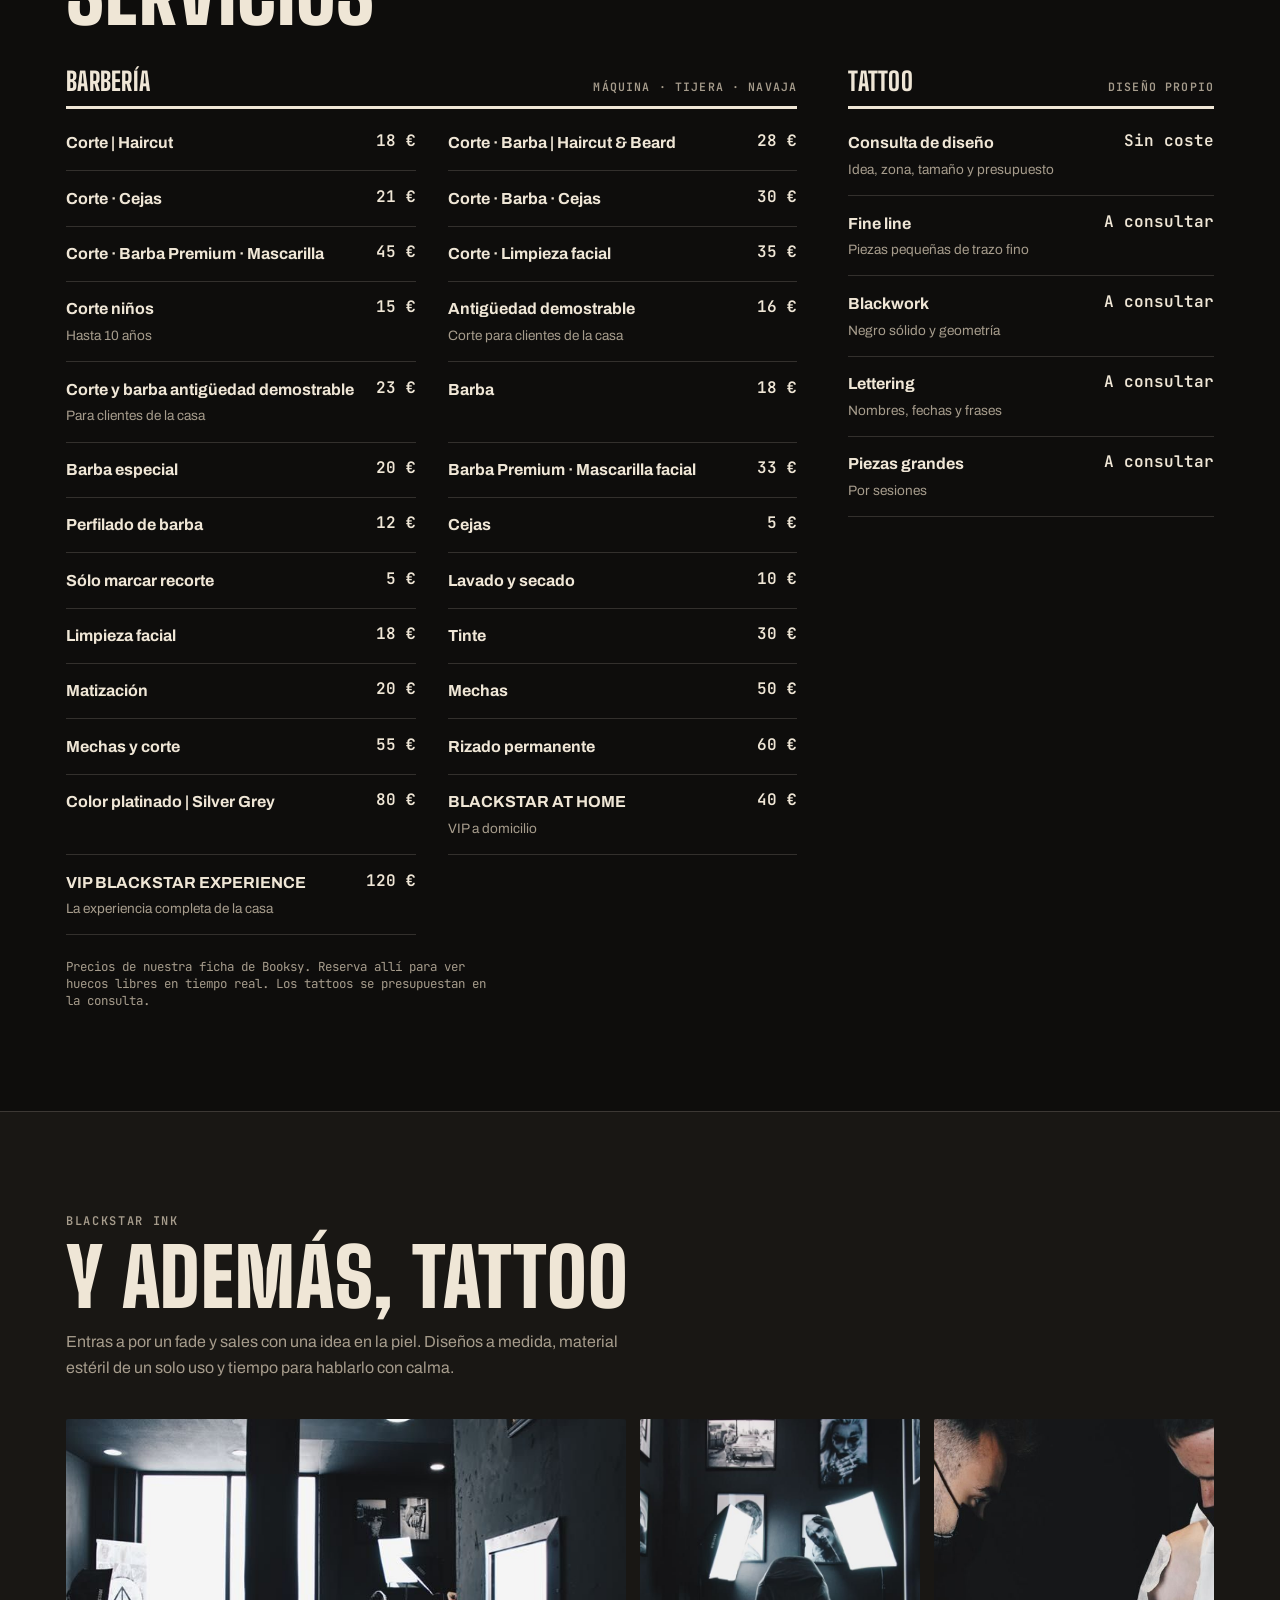
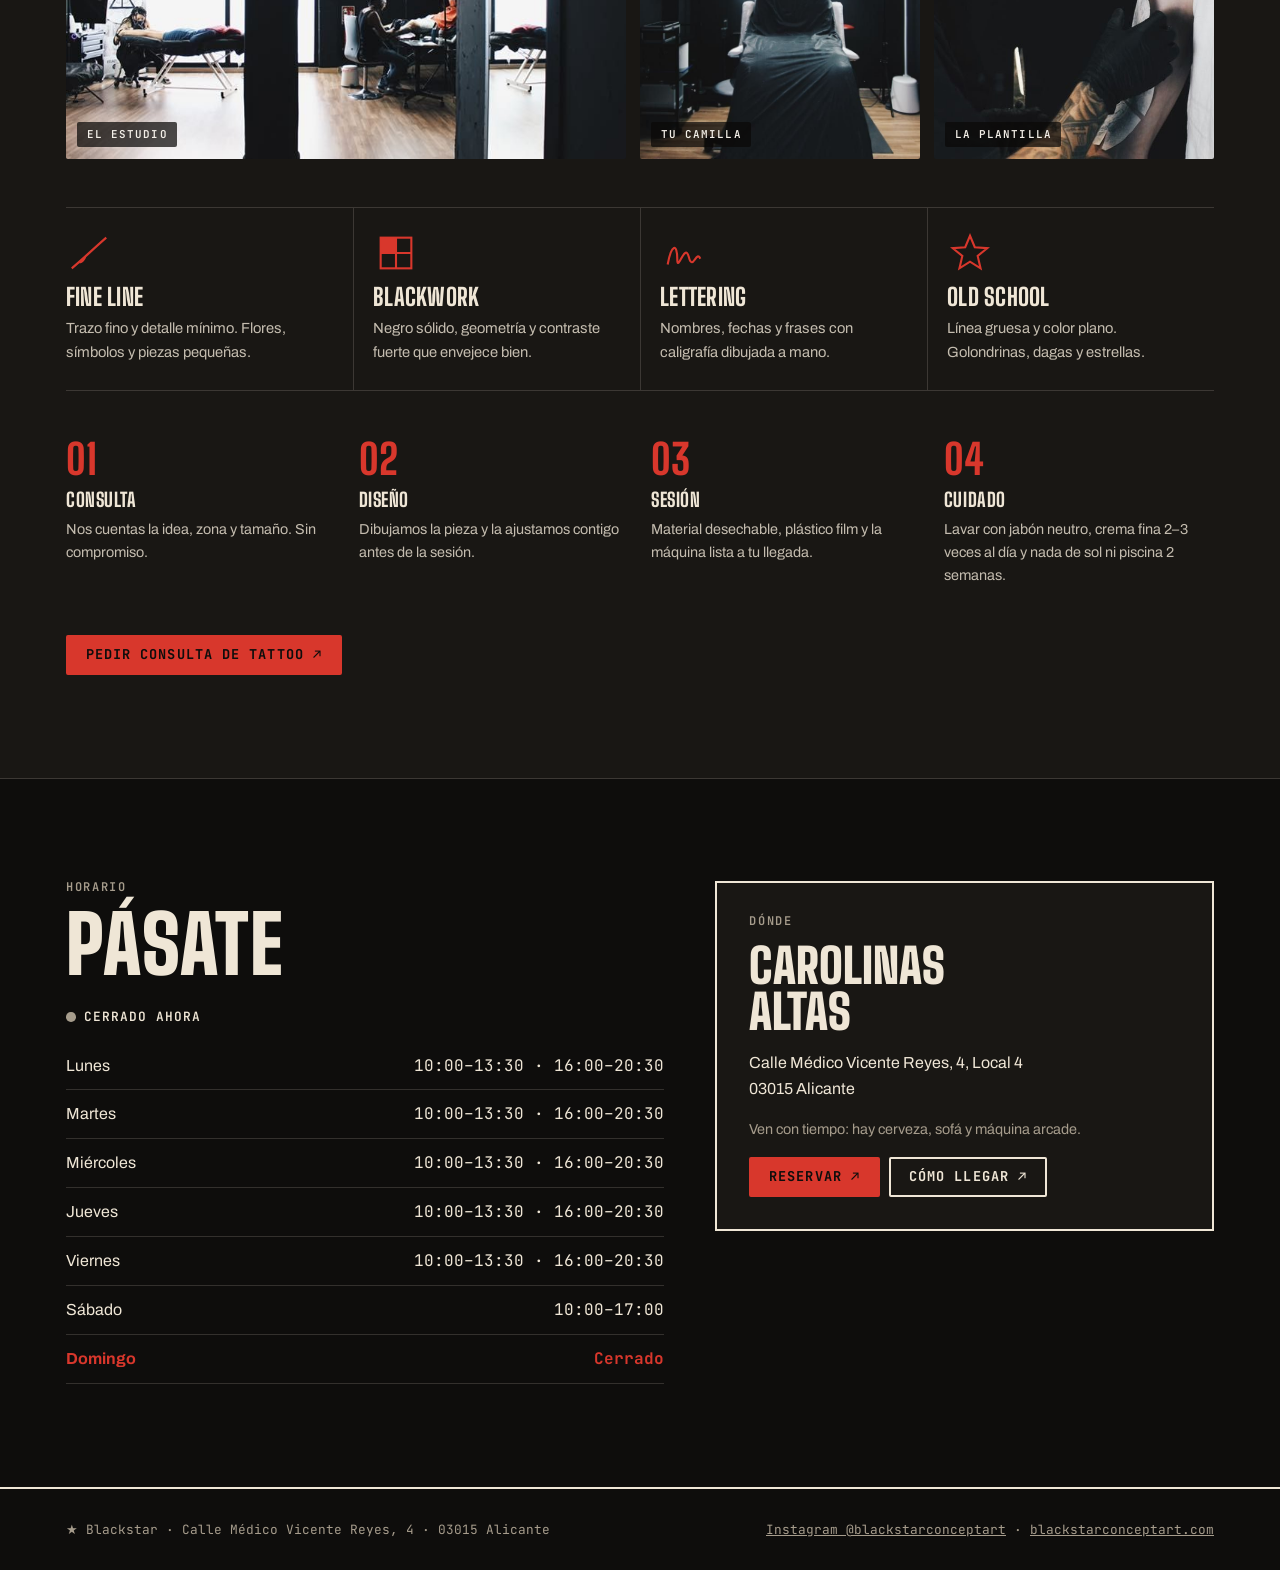
==== commit 141a787b: "Add real photos: cuts gallery, tattoo studio and new El local section Co-Authored-By: Claude Opus 5." ====
--- a/index.html
+++ b/index.html
@@ -122,6 +122,26 @@
 .lightbox .nav { display: flex; gap: .5rem; }
 .lightbox .nav button { background: #f5f1ea; color: #121417; border: 0; width: 2.6rem; height: 2.6rem; font: 700 1.1rem var(--f-mono); cursor: pointer; border-radius: var(--radius); }
 
+/* ---------- photo mosaics ---------- */
+.mosaic { display: grid; gap: 14px; margin: 0; }
+.mosaic figure { margin: 0; position: relative; overflow: hidden; border-radius: var(--radius); background: var(--surface); min-width: 0; }
+.mosaic img { width: 100%; height: 100%; object-fit: cover; transition: transform .8s cubic-bezier(.2,.7,.2,1); }
+.mosaic figure:hover img { transform: scale(1.04); }
+.mosaic figcaption { position: absolute; left: .7rem; bottom: .7rem; background: rgba(10,9,8,.72); color: #f3efe8; font: 600 .68rem/1 var(--f-mono); letter-spacing: .1em; text-transform: uppercase; padding: .45rem .6rem; border-radius: var(--radius); }
+.mosaic.local { grid-template-columns: minmax(0, 1.25fr) minmax(0, 1fr); grid-template-rows: 1fr 1fr; height: clamp(420px, 60vw, 680px); }
+.mosaic.local figure:first-child { grid-row: 1 / 3; }
+.mosaic.ink { grid-template-columns: minmax(0, 2fr) minmax(0, 1fr) minmax(0, 1fr); height: clamp(220px, 28vw, 340px); margin-bottom: 3rem; }
+.local-notes { display: flex; flex-wrap: wrap; gap: .5rem 1.6rem; margin-top: 1.4rem; font: 600 .8rem/1.2 var(--f-mono); letter-spacing: .08em; text-transform: uppercase; color: var(--muted); }
+.local-notes span::before { content: "★ "; color: var(--accent); }
+@media (max-width: 760px) {
+  .mosaic.local { grid-template-columns: 1fr 1fr; grid-template-rows: auto auto; height: auto; }
+  .mosaic.local figure:first-child { grid-column: 1 / -1; grid-row: auto; aspect-ratio: 1; }
+  .mosaic.local figure { aspect-ratio: 1; }
+  .mosaic.ink { grid-template-columns: 1fr 1fr; height: auto; }
+  .mosaic.ink figure:first-child { grid-column: 1 / -1; aspect-ratio: 3 / 2; }
+  .mosaic.ink figure { aspect-ratio: 1; }
+}
+
 /* ---------- services ---------- */
 .menu { display: grid; grid-template-columns: repeat(2, minmax(0, 1fr)); gap: clamp(1.5rem, 4vw, 3.5rem); }
 .menu .col { min-width: 0; transition: opacity .4s; }
@@ -181,6 +201,7 @@
     </a>
     <nav class="links" aria-label="Secciones">
       <a href="#cortes">Cortes</a>
+      <a href="#local">El local</a>
       <a href="#servicios">Servicios</a>
       <a href="#tattoo">Tattoo</a>
       <a href="#visita">Visita</a>
@@ -215,15 +236,32 @@
       <div class="head">
         <p class="eyebrow">Galería</p>
         <h2>Cortes de la casa</h2>
-        <p>Trabajos recientes de la silla. Toca una foto para verla en grande.</p>
+        <p>Trabajos reales de la casa. Toca una foto para verla en grande.</p>
       </div>
       <div class="chips" id="chips" role="group" aria-label="Filtrar cortes"></div>
       <div class="grid" id="grid"></div>
     </div>
   </section>
 
+  <!-- EL LOCAL -->
+  <section class="block" id="local" style="padding-top:0">
+    <div class="wrap">
+      <div class="head">
+        <p class="eyebrow">El local</p>
+        <h2>Pasa, siéntate, tómate algo</h2>
+        <p>Paredes negras, fotos en blanco y negro, sofá chester y una cerveza fría mientras esperas tu turno.</p>
+      </div>
+      <div class="mosaic local">
+        <figure><img src="img/local/barberos.jpg" alt="Barberos de Blackstar cortando a varios clientes a la vez"><figcaption>En la silla</figcaption></figure>
+        <figure><img src="img/local/sala-espera.jpg" alt="Sala de espera con sofá chester y pared de fotos en blanco y negro"><figcaption>Sala de espera</figcaption></figure>
+        <figure><img src="img/local/sillas.jpg" alt="Puestos de barbería con espejos iluminados"><figcaption>Los puestos</figcaption></figure>
+      </div>
+      <div class="local-notes"><span>Cerveza fría</span><span>Máquina arcade</span><span>Estilo americano</span></div>
+    </div>
+  </section>
+
   <!-- SERVICIOS -->
-  <section class="block" id="servicios" style="padding-top:0">
+  <section class="block" id="servicios">
     <div class="wrap">
       <div class="head">
         <p class="eyebrow">Carta</p>
@@ -244,6 +282,11 @@
         <p class="eyebrow">Blackstar Ink</p>
         <h2>Y además, tattoo</h2>
         <p>Entras a por un fade y sales con una idea en la piel. Diseños a medida, material estéril de un solo uso y tiempo para hablarlo con calma.</p>
+      </div>
+      <div class="mosaic ink">
+        <figure><img src="img/tattoo/estudio.jpg" alt="Estudio de tatuaje de Blackstar con dos artistas trabajando"><figcaption>El estudio</figcaption></figure>
+        <figure><img src="img/tattoo/camilla.jpg" alt="Camilla de tatuaje protegida, entre focos y fotos enmarcadas"><figcaption>Tu camilla</figcaption></figure>
+        <figure><img src="img/tattoo/plantilla.jpg" alt="Tatuador colocando la plantilla del diseño en el brazo de un cliente"><figcaption>La plantilla</figcaption></figure>
       </div>
       <div class="styles">
         <article>
@@ -327,18 +370,14 @@
 // Galería. Pon la ruta de tu foto en `foto` (p. ej. "img/cortes/skin-fade-1.jpg").
 // Si `foto` está vacío se dibuja una textura con el perfil del corte (base = 0..1 altura donde empieza el pelo, top = largo).
 const CORTES = [
-  { nombre: "Low taper texturizado", cat: "fade",    detalle: "Taper bajo en nuca, textura arriba", foto: "img/cortes/low-taper-texturizado.jpg", base: .12, top: .8, textura: true },
-  { nombre: "Skin fade texturizado", cat: "fade",    detalle: "#0 → 4 cm, crop arriba",      foto: "", base: .30, top: .9, textura: true },
-  { nombre: "Burst fade",            cat: "fade",    detalle: "Degradado en arco tras oreja", foto: "", base: .22, top: 1 },
-  { nombre: "Mid fade + raya",       cat: "diseno",  detalle: "Raya a navaja, peinado lateral", foto: "", base: .35, top: .8, raya: true },
-  { nombre: "Clásico a tijera",      cat: "clasico", detalle: "Tijera completa, nuca natural", foto: "", base: .05, top: .85 },
-  { nombre: "Pompadour",             cat: "clasico", detalle: "Volumen arriba, laterales #2",  foto: "", base: .15, top: 1.15 },
-  { nombre: "Buzz cut",              cat: "clasico", detalle: "Todo #2 con contorno",          foto: "", base: .03, top: .25 },
-  { nombre: "Barba perfilada",       cat: "barba",   detalle: "Contorno a navaja, toalla caliente", foto: "", base: .0, top: .45, barba: true },
-  { nombre: "Fade + barba",          cat: "barba",   detalle: "Degradado que conecta con la barba", foto: "", base: .25, top: .6, barba: true },
-  { nombre: "Freestyle lines",       cat: "diseno",  detalle: "Dibujo a cuchilla sobre el fade", foto: "", base: .28, top: .7, lineas: true },
-  { nombre: "High fade",             cat: "fade",    detalle: "#0 alto, arriba corto",         foto: "", base: .55, top: .55 },
-  { nombre: "Mullet moderno",        cat: "diseno",  detalle: "Burst + largo en nuca",         foto: "", base: .2, top: 1.05, textura: true },
+  { nombre: "Low taper texturizado", cat: "fade",    detalle: "Taper bajo en nuca, textura arriba",  foto: "img/cortes/low-taper-texturizado.jpg" },
+  { nombre: "High fade",             cat: "fade",    detalle: "Degradado alto a piel, barba a juego", foto: "img/cortes/high-fade.jpg" },
+  { nombre: "Drop fade rizado",      cat: "fade",    detalle: "Degradado bajo con rizo arriba",       foto: "img/cortes/drop-fade-rizado.jpg" },
+  { nombre: "Taper rizado",          cat: "fade",    detalle: "Taper en nuca, volumen y movimiento",  foto: "img/cortes/taper-rizado.jpg" },
+  { nombre: "Arreglo de barba",      cat: "barba",   detalle: "Perfilado a máquina y navaja",         foto: "img/cortes/arreglo-barba.jpg" },
+  { nombre: "Mid fade + raya",       cat: "diseno",  detalle: "Raya a navaja, peinado lateral",       foto: "", base: .35, top: .8, raya: true },
+  { nombre: "Clásico a tijera",      cat: "clasico", detalle: "Tijera completa, nuca natural",        foto: "", base: .05, top: .85 },
+  { nombre: "Freestyle lines",       cat: "diseno",  detalle: "Dibujo a cuchilla sobre el fade",      foto: "", base: .28, top: .7, lineas: true },
 ];
 const CATS = { all: "Todos", fade: "Fades", clasico: "Clásicos", barba: "Barba", diseno: "Diseño" };
 
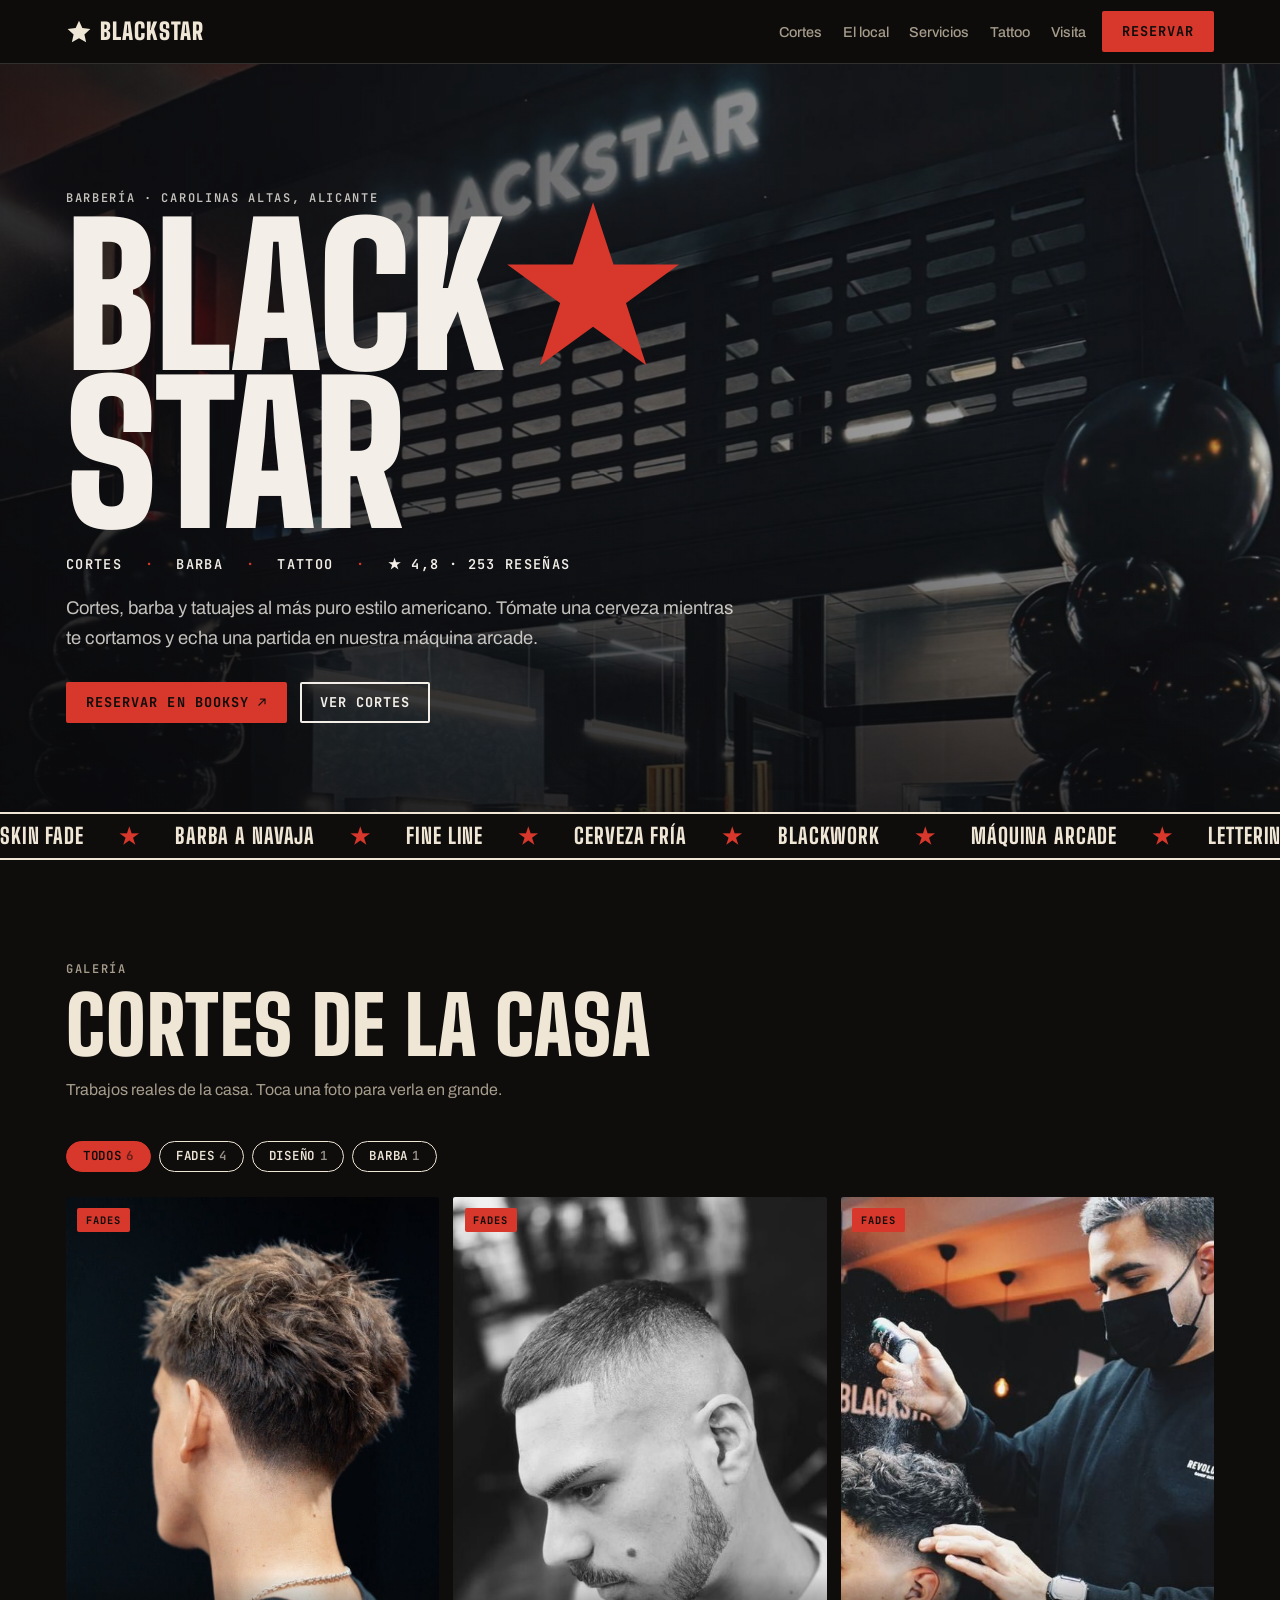
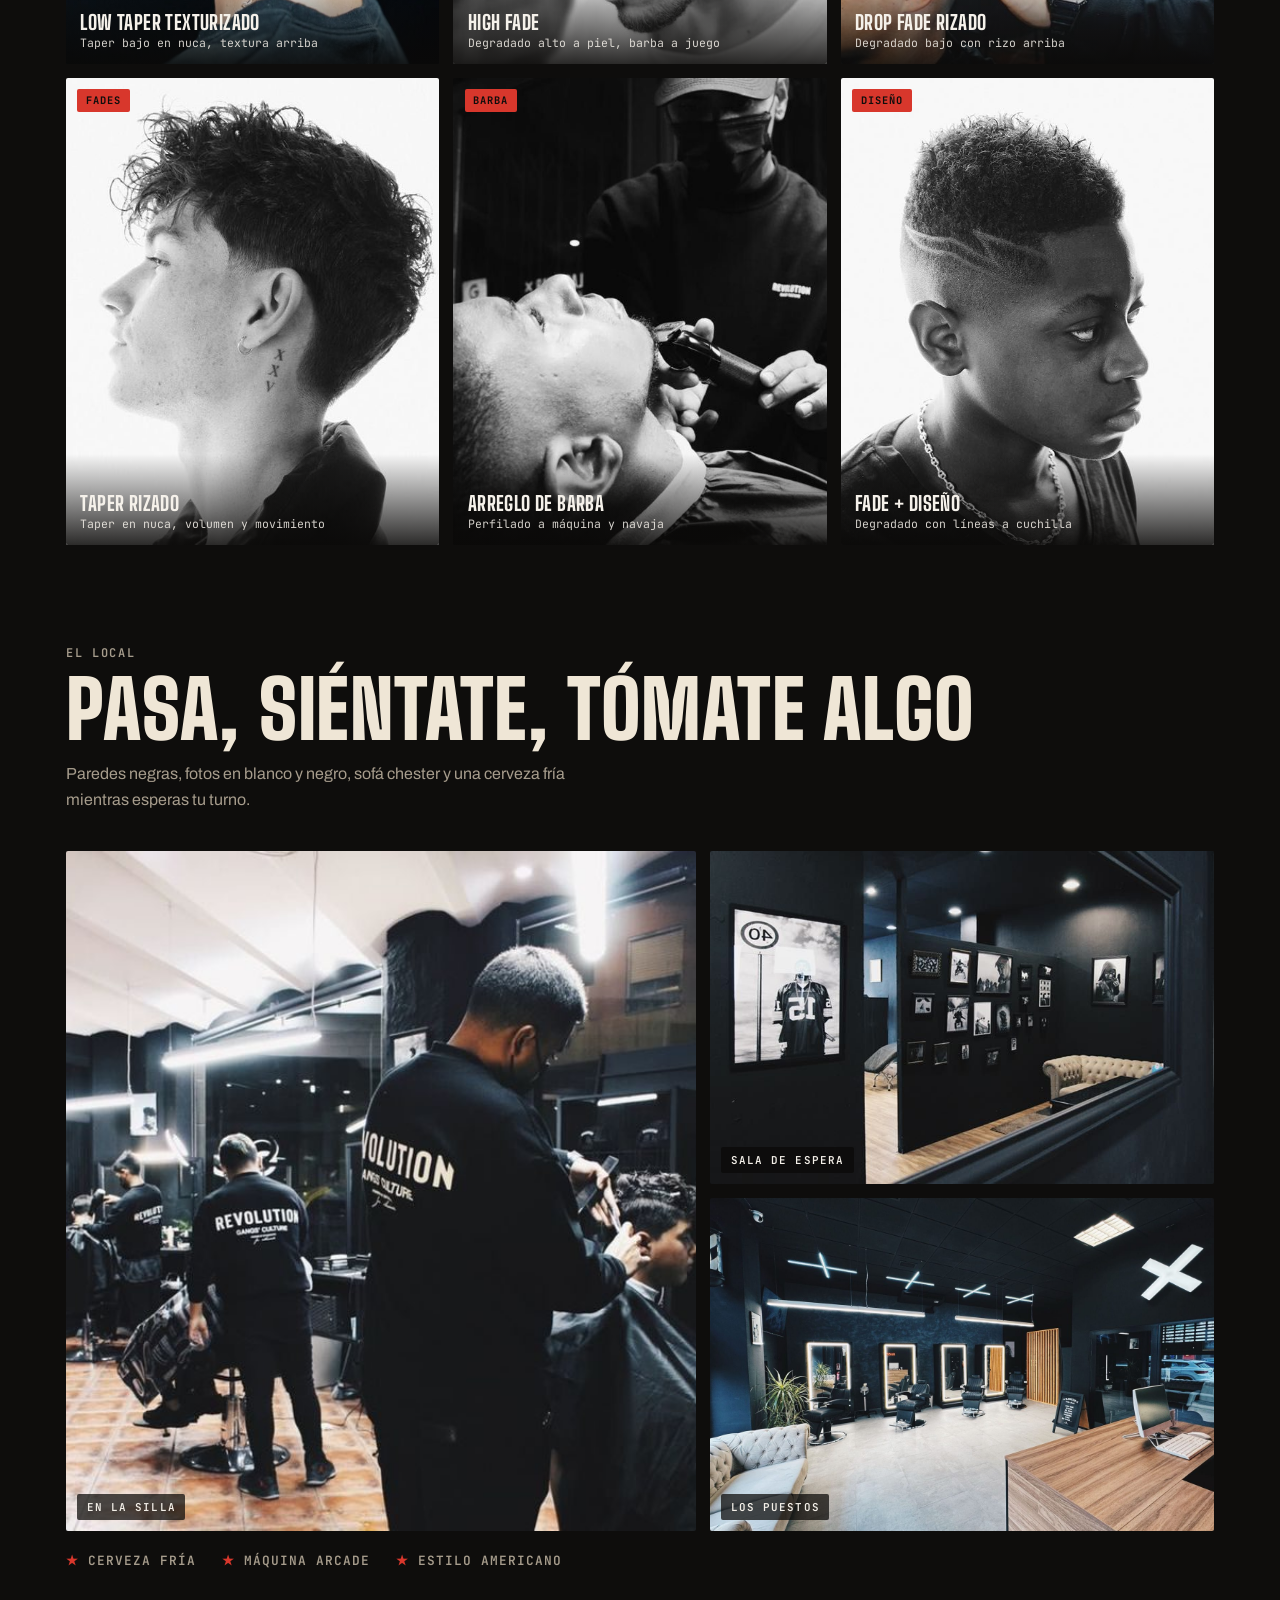
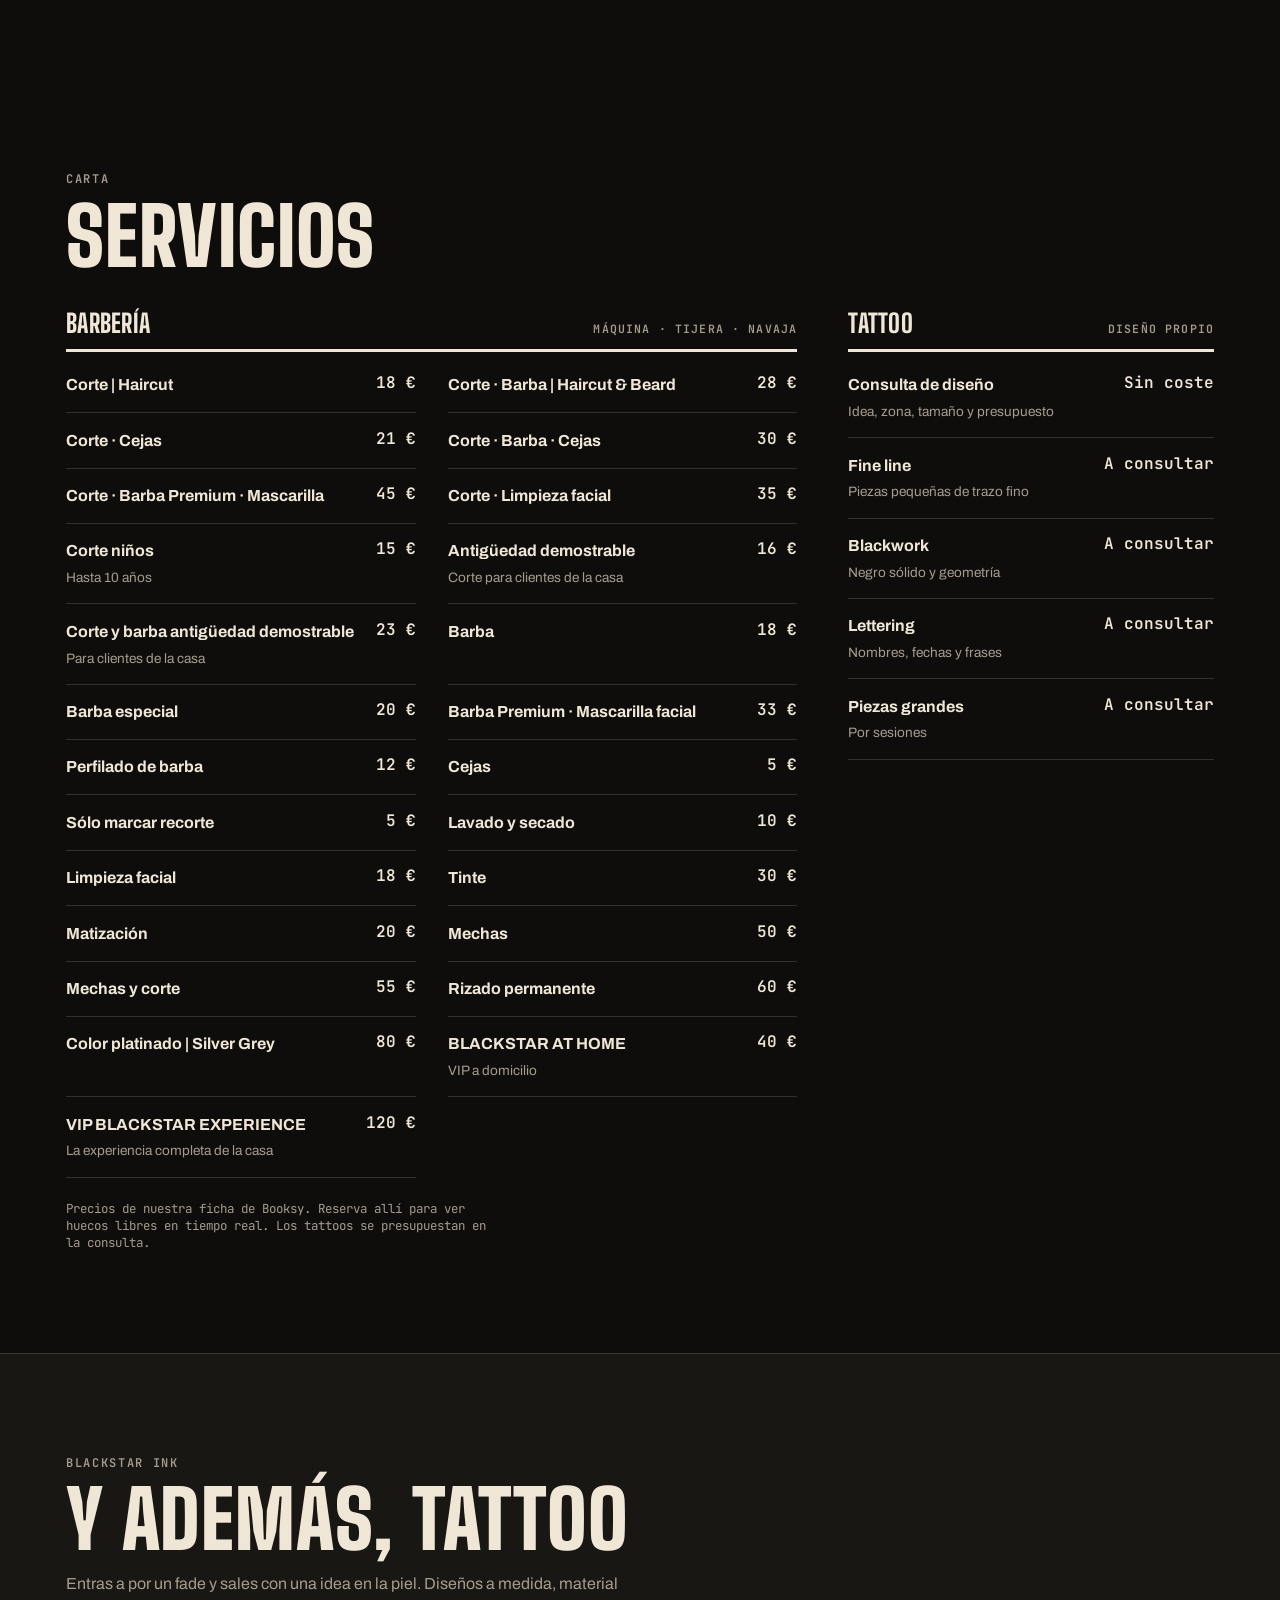
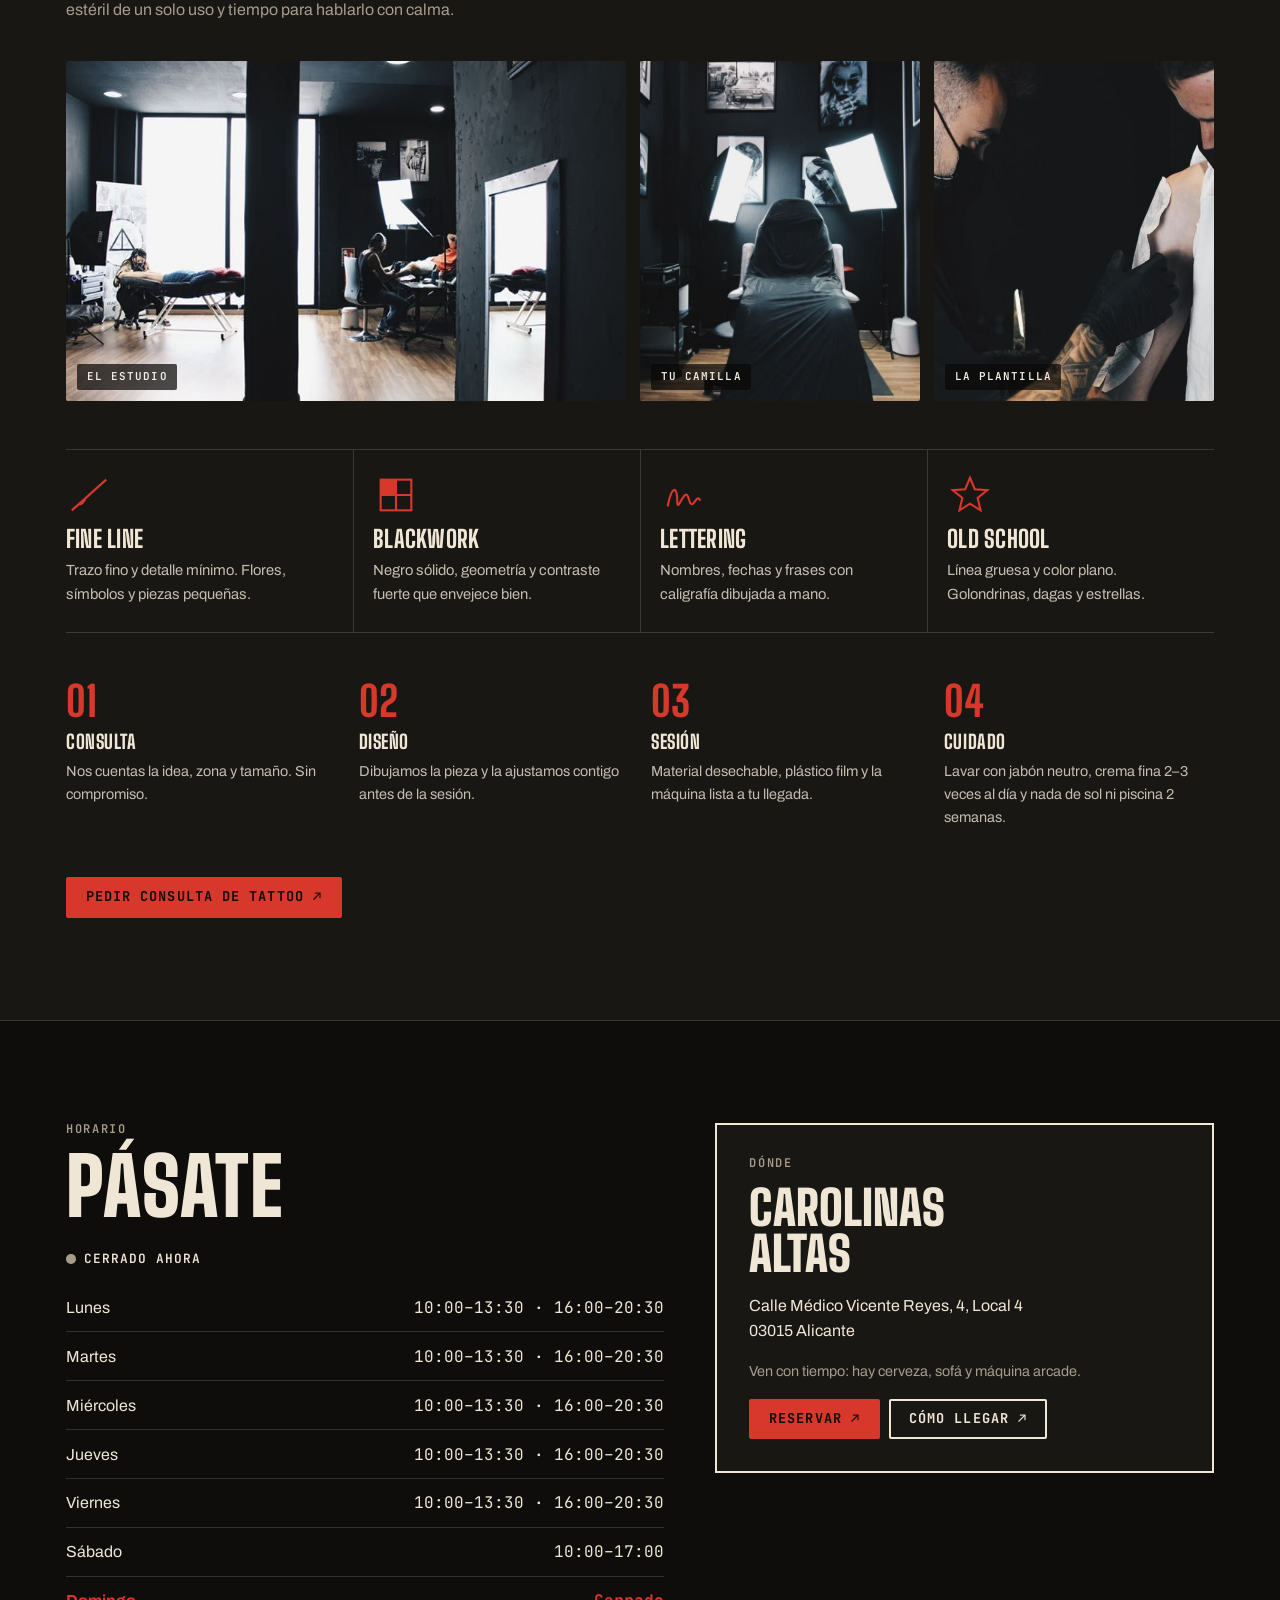
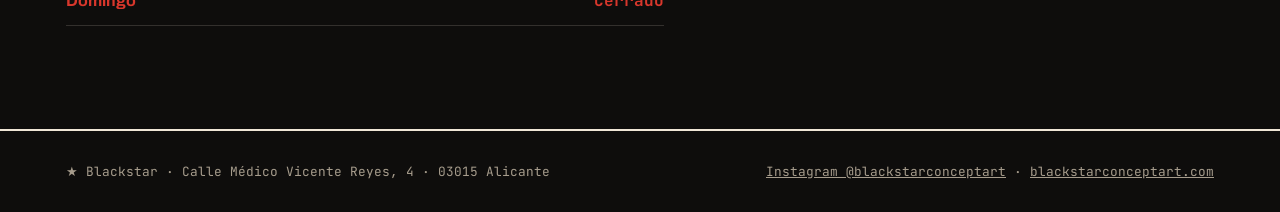
==== commit 203dce70: "Add fade + design photo, remove placeholder cuts, 3-column gallery Co-Authored-By: Claude Opus 5.5 <" ====
--- a/index.html
+++ b/index.html
@@ -103,7 +103,7 @@
 .chips button { border: 1px solid var(--ink); background: transparent; color: var(--ink); border-radius: 999px; padding: .5rem 1rem; font: 600 .78rem/1 var(--f-mono); letter-spacing: .06em; text-transform: uppercase; cursor: pointer; }
 .chips button[aria-pressed="true"] { background: var(--accent); border-color: var(--accent); color: var(--on-accent); }
 .chips button .n { opacity: .6; margin-left: .35em; }
-.grid { display: grid; grid-template-columns: repeat(auto-fill, minmax(min(100%, 250px), 1fr)); gap: 14px; }
+.grid { display: grid; grid-template-columns: repeat(auto-fill, minmax(min(100%, 300px), 1fr)); gap: 14px; }
 .tile { position: relative; margin: 0; cursor: zoom-in; overflow: hidden; border-radius: var(--radius); background: var(--skin); aspect-ratio: 4 / 5; max-width: 100%; border: 0; padding: 0; text-align: left; color: inherit; font: inherit; }
 .tile canvas, .tile img { width: 100%; height: 100%; object-fit: cover; display: block; transition: transform .6s cubic-bezier(.2,.7,.2,1); }
 .tile:hover canvas, .tile:hover img { transform: scale(1.05); }
@@ -375,11 +375,9 @@
   { nombre: "Drop fade rizado",      cat: "fade",    detalle: "Degradado bajo con rizo arriba",       foto: "img/cortes/drop-fade-rizado.jpg" },
   { nombre: "Taper rizado",          cat: "fade",    detalle: "Taper en nuca, volumen y movimiento",  foto: "img/cortes/taper-rizado.jpg" },
   { nombre: "Arreglo de barba",      cat: "barba",   detalle: "Perfilado a máquina y navaja",         foto: "img/cortes/arreglo-barba.jpg" },
-  { nombre: "Mid fade + raya",       cat: "diseno",  detalle: "Raya a navaja, peinado lateral",       foto: "", base: .35, top: .8, raya: true },
-  { nombre: "Clásico a tijera",      cat: "clasico", detalle: "Tijera completa, nuca natural",        foto: "", base: .05, top: .85 },
-  { nombre: "Freestyle lines",       cat: "diseno",  detalle: "Dibujo a cuchilla sobre el fade",      foto: "", base: .28, top: .7, lineas: true },
+  { nombre: "Fade + diseño",         cat: "diseno",  detalle: "Degradado con líneas a cuchilla",      foto: "img/cortes/fade-diseno.jpg" },
 ];
-const CATS = { all: "Todos", fade: "Fades", clasico: "Clásicos", barba: "Barba", diseno: "Diseño" };
+const CATS = { all: "Todos", fade: "Fades", diseno: "Diseño", barba: "Barba" };
 
 // Precios de la ficha de Booksy (noviembre 2026). Cámbialos aquí si se actualizan.
 const SERVICIOS = {
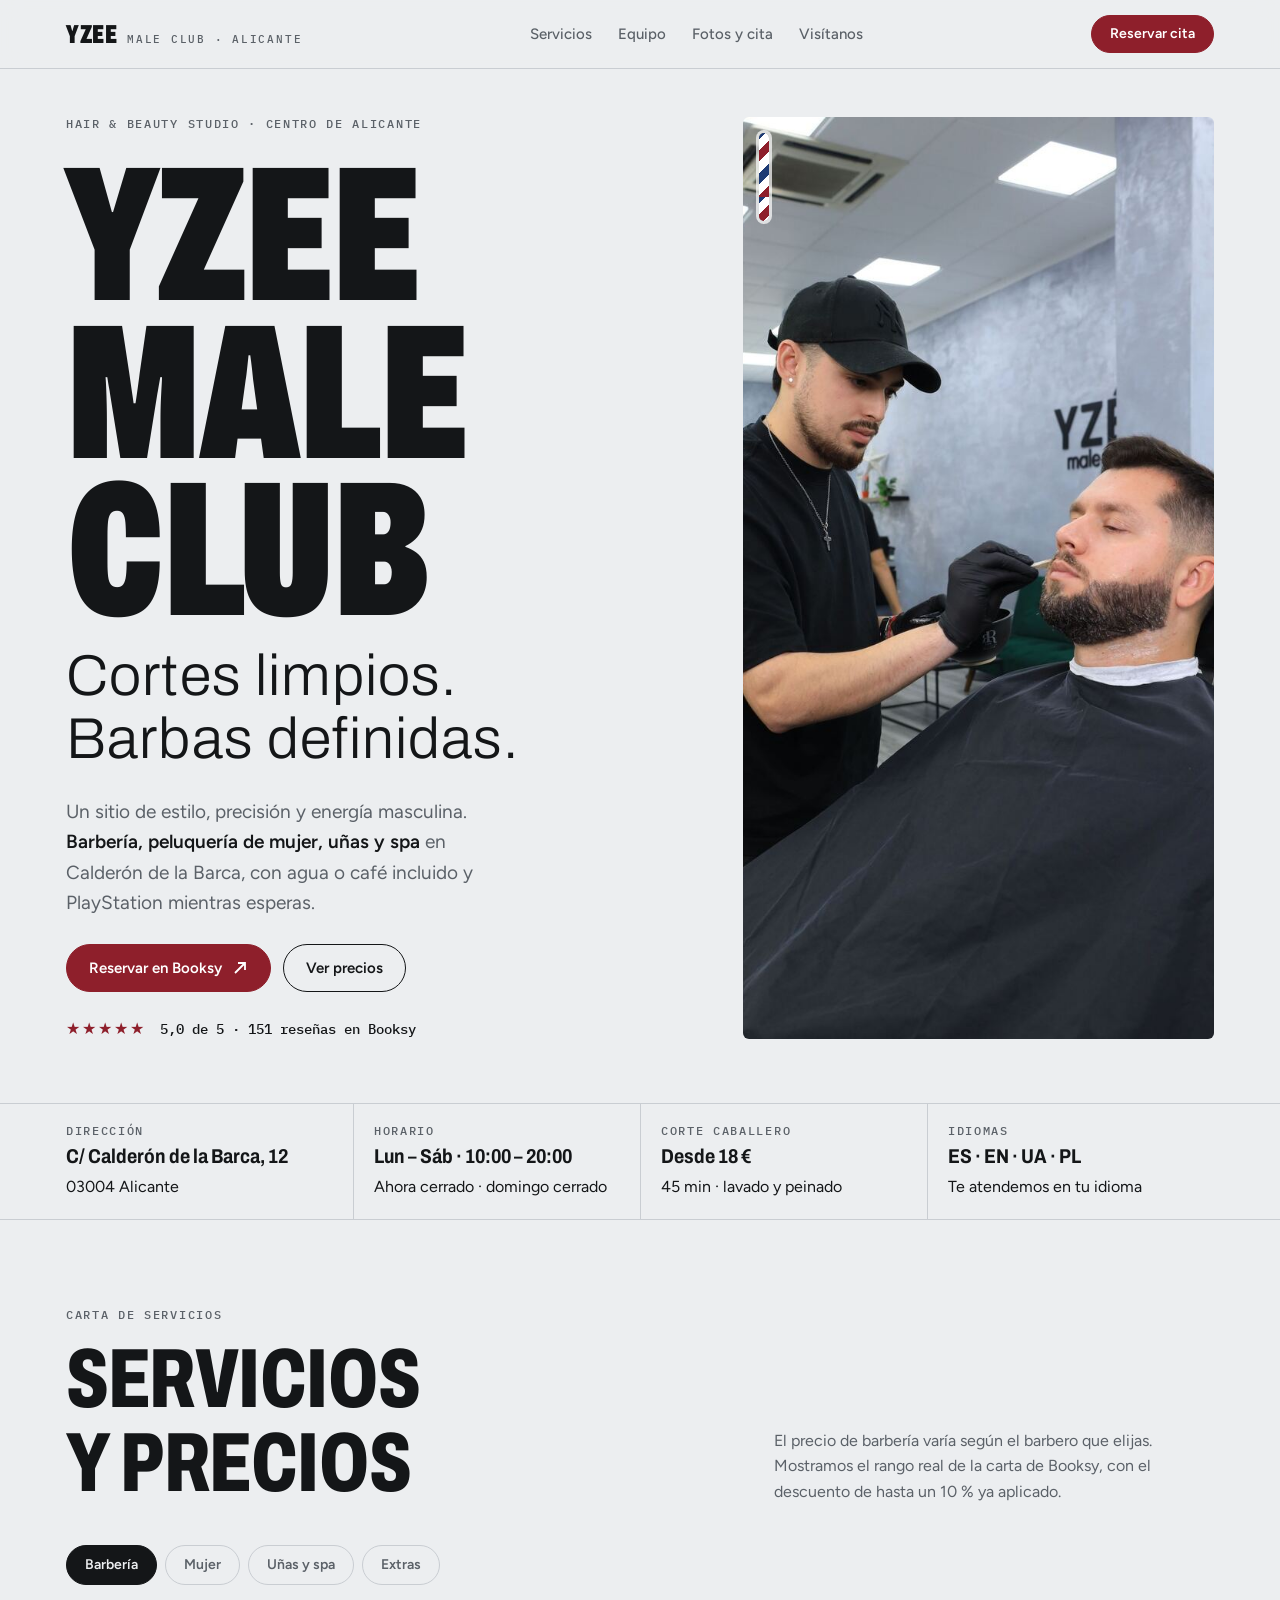
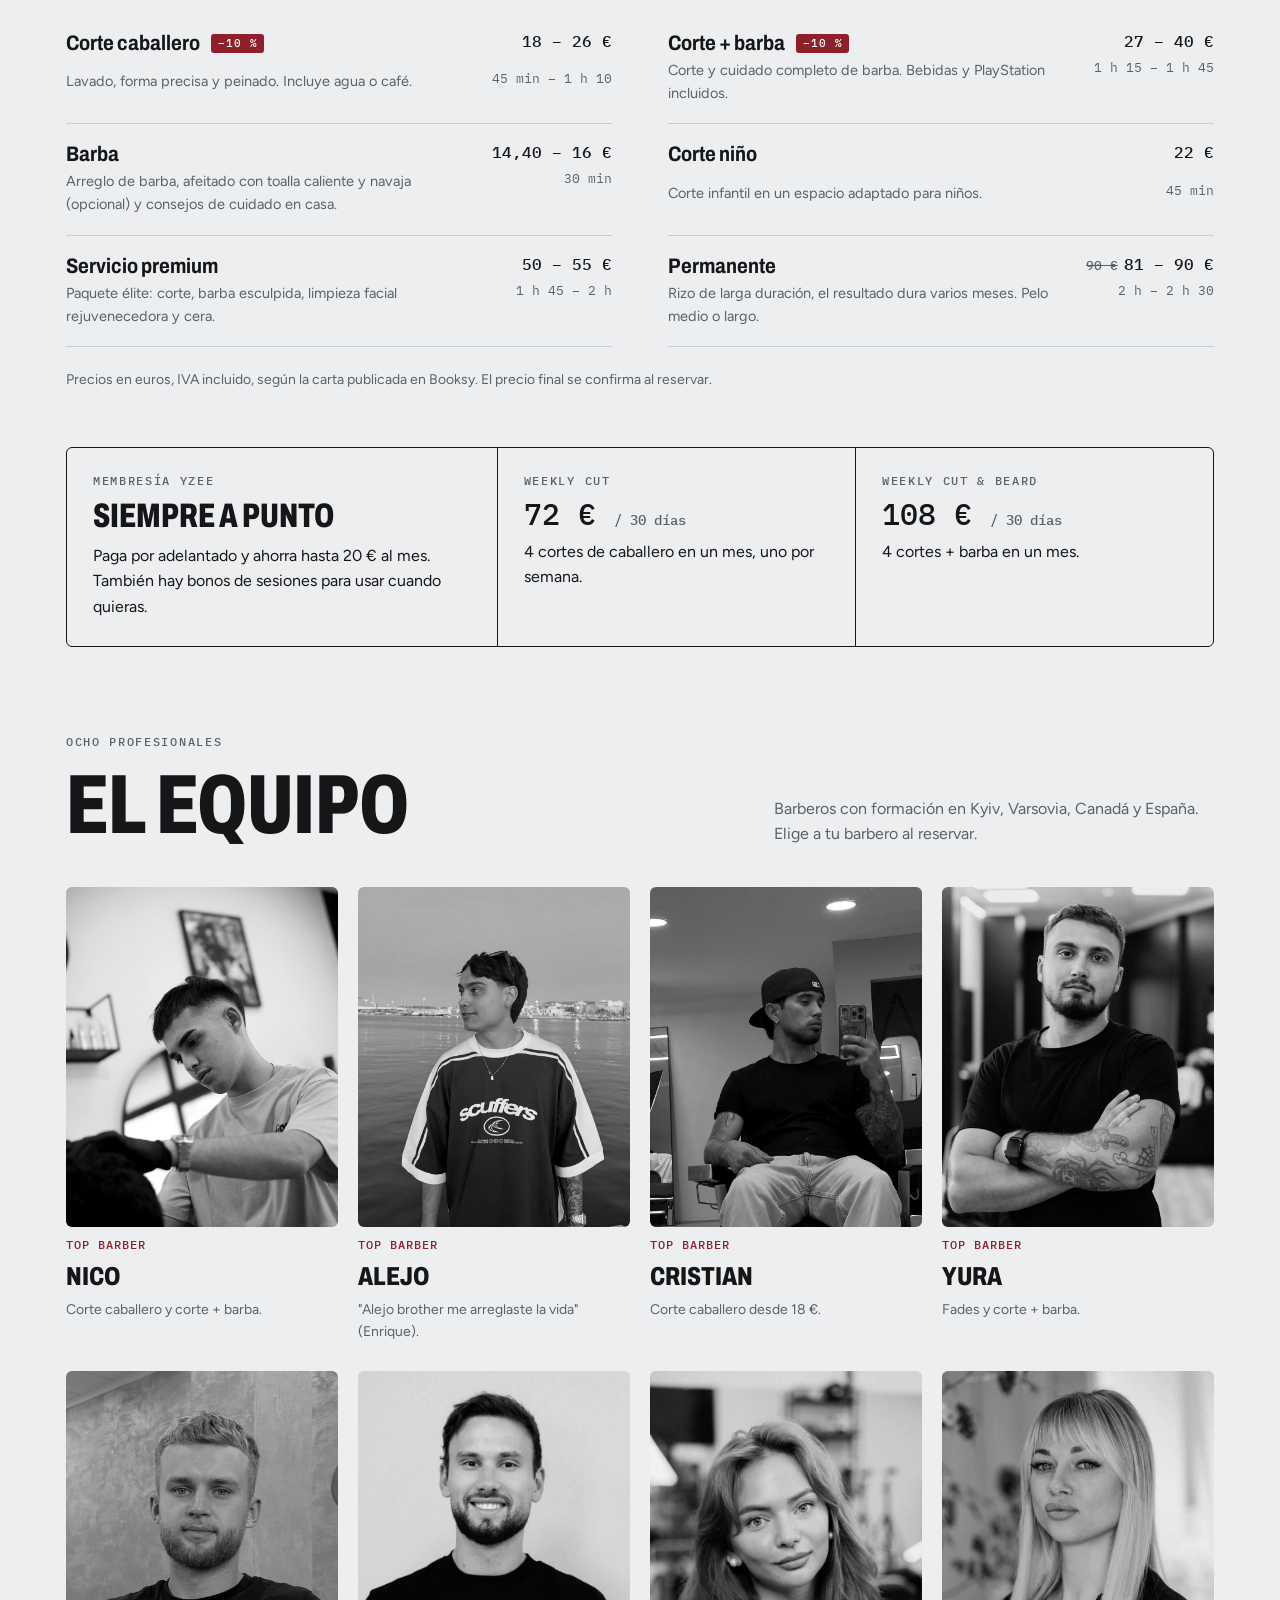
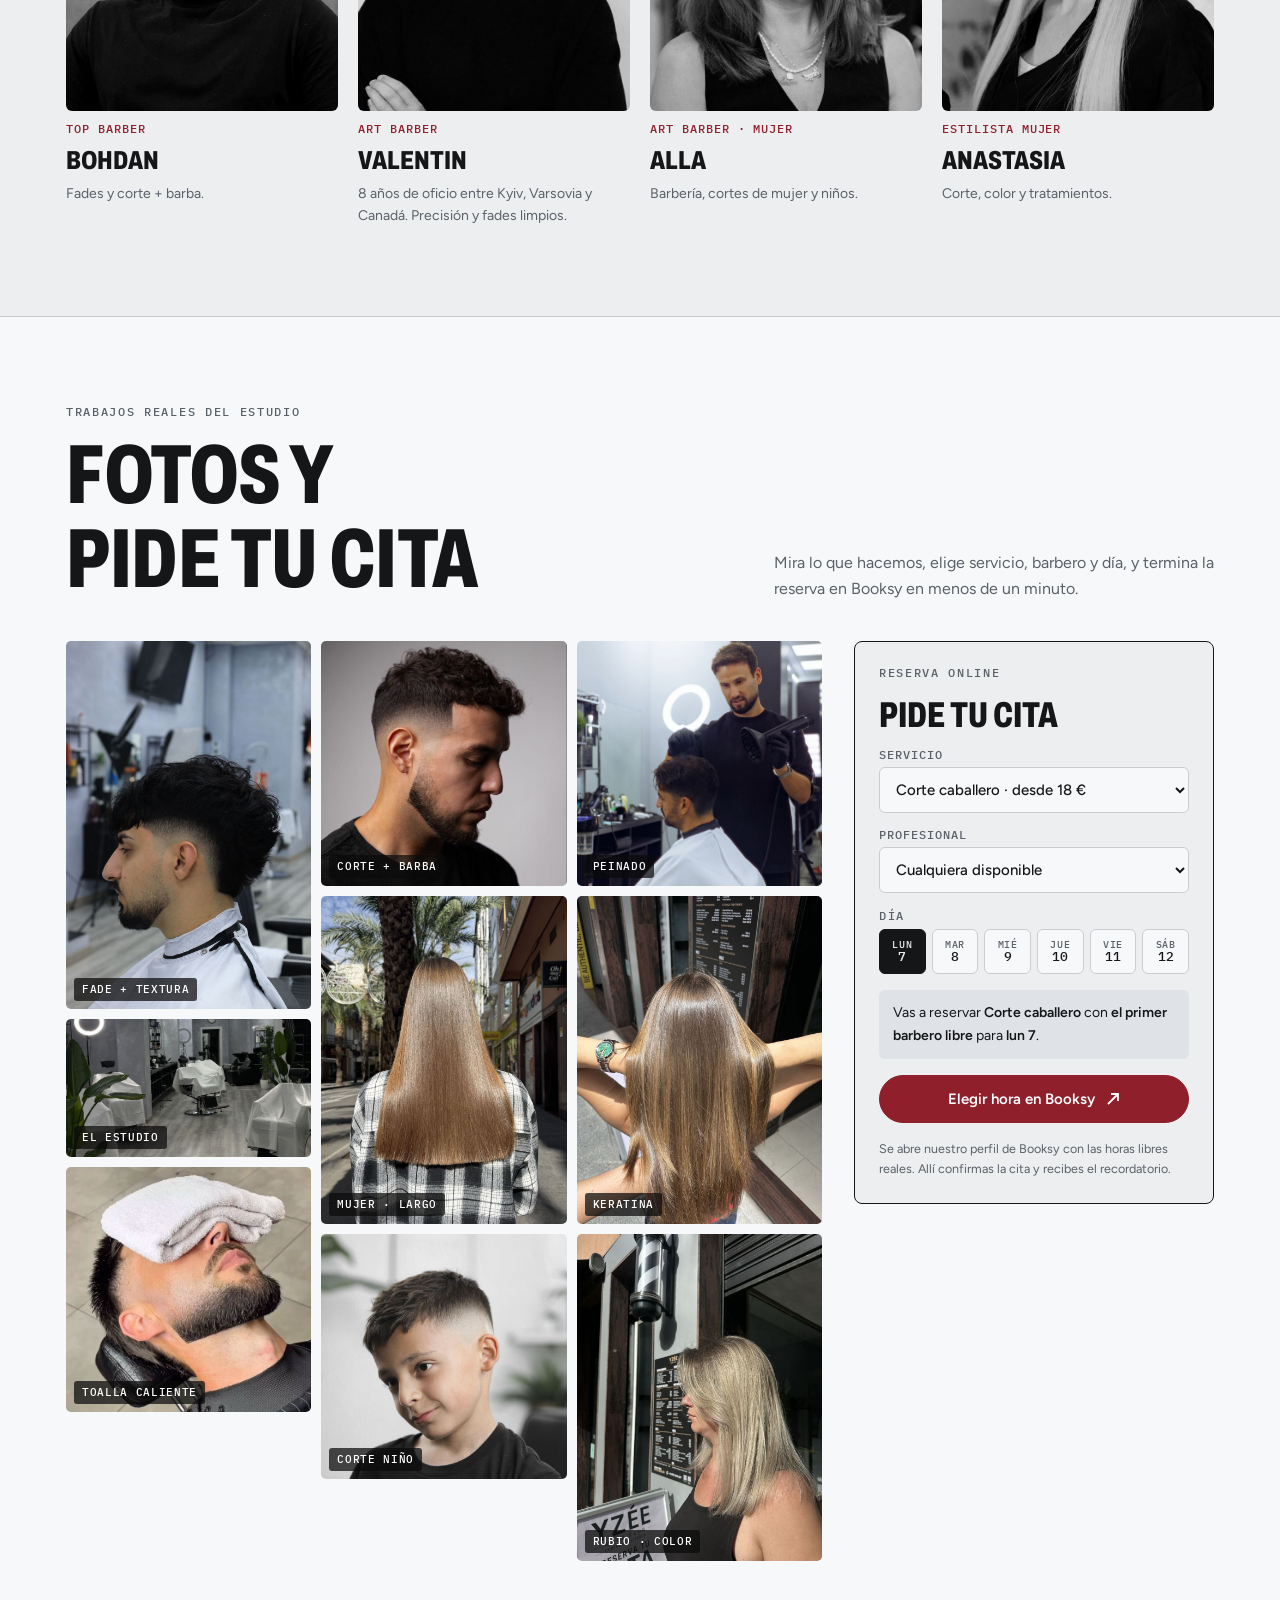
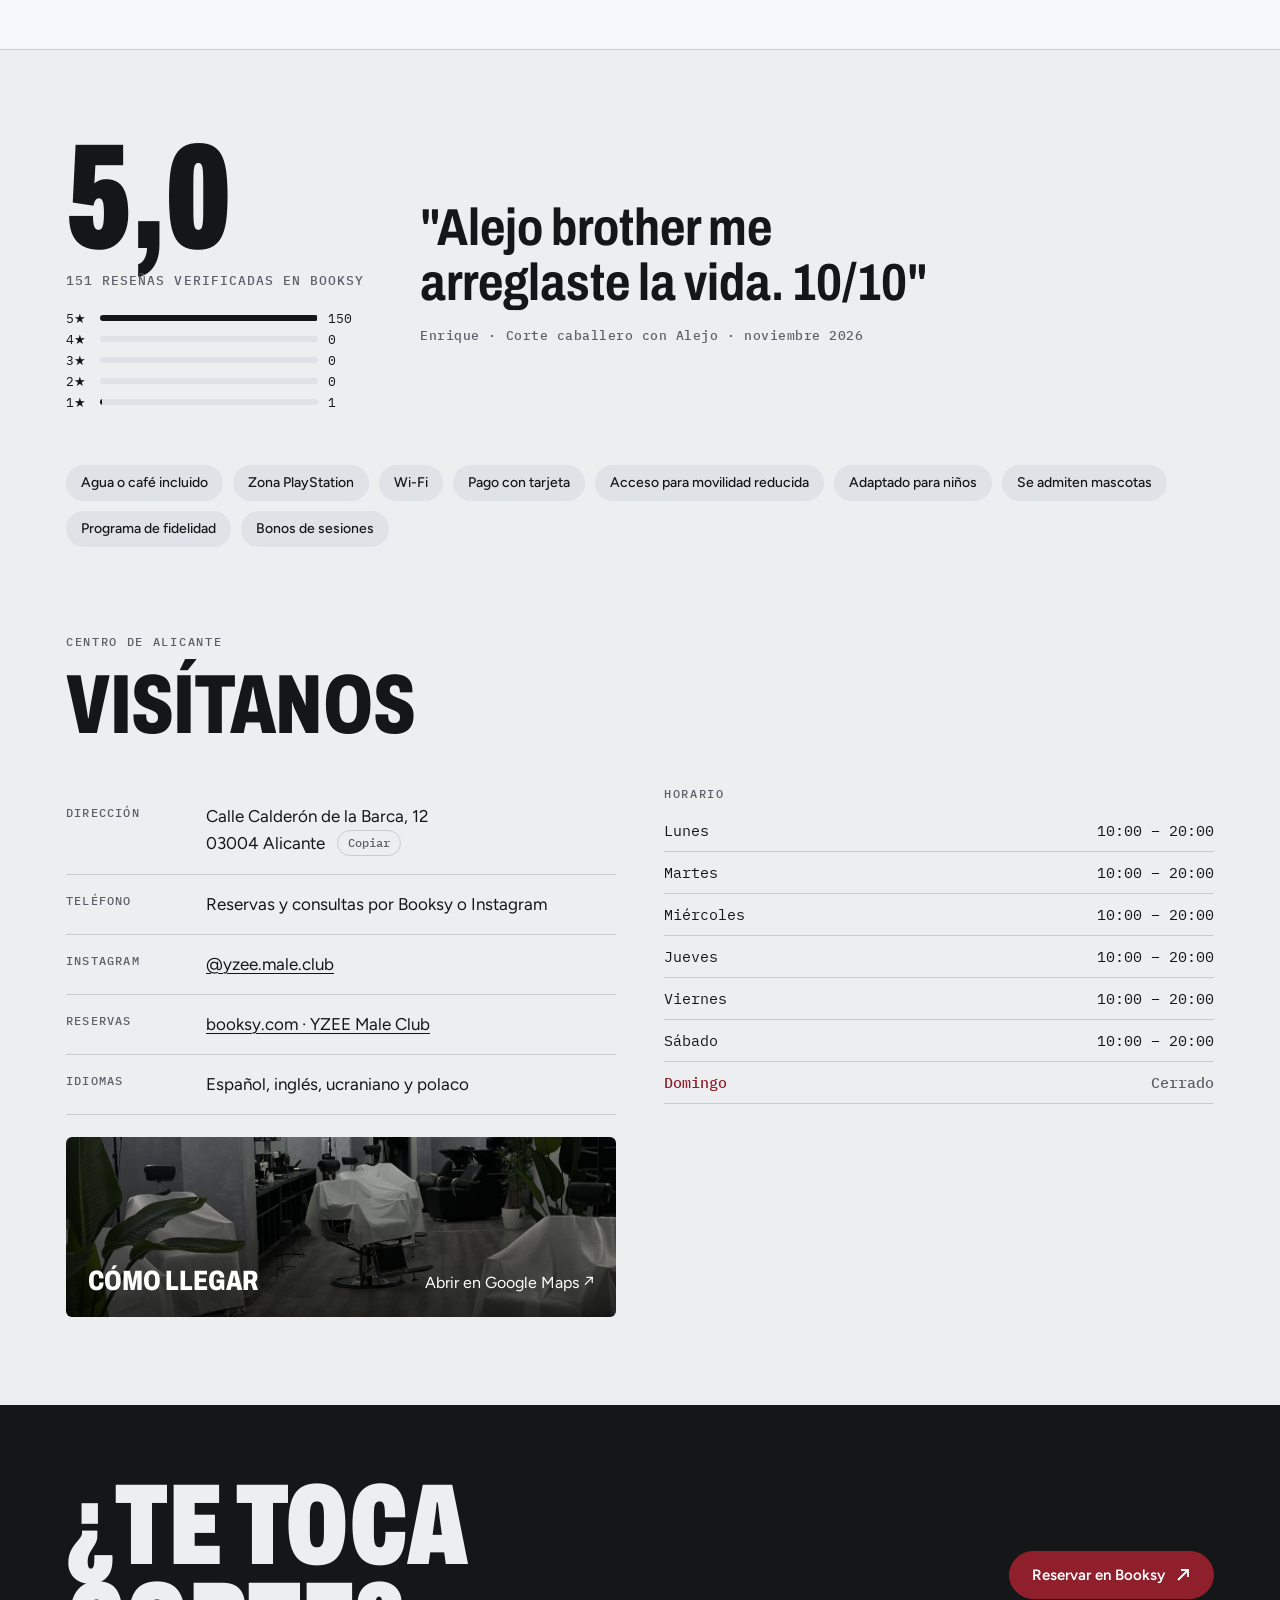
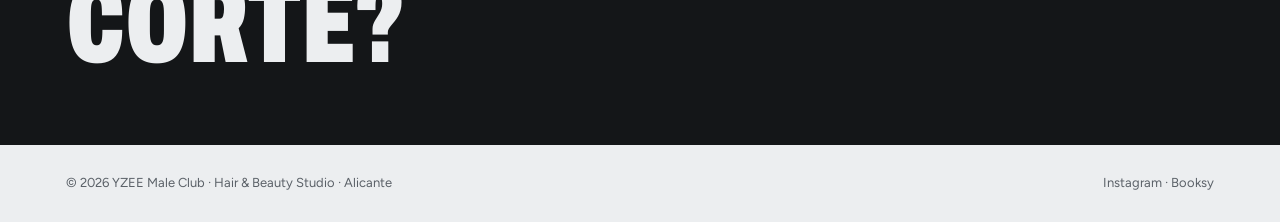
==== commit f74bce69: "Add YZEE Male Club website with services, team, photo gallery and booking Co-Authored-By: Claude Opu" ====
--- a/index.html
+++ b/index.html
@@ -3,555 +3,559 @@
 <head>
 <meta charset="utf-8">
 <meta name="viewport" content="width=device-width, initial-scale=1, viewport-fit=cover">
-<title>Blackstar Barbería</title>
+<title>YZEE Male Club</title>
 <meta name="claude:viewport-fit-sides" content="cover">
-<meta name="description" content="Blackstar, barbería y estudio de tatuaje en Alicante. Fades, clásicos, barba y tattoo. Reserva en Booksy.">
+<meta name="description" content="YZEE Male Club, Hair &amp; Beauty Studio en Alicante. Barbería, peluquería de mujer, uñas y spa. Calle Calderón de la Barca, 12. Reserva tu cita online.">
 <link rel="preconnect" href="https://fonts.googleapis.com">
 <link rel="preconnect" href="https://fonts.gstatic.com" crossorigin>
-<link rel="stylesheet" href="https://fonts.googleapis.com/css2?family=Archivo:wght@400;500;700&family=Big+Shoulders+Display:wght@600;800;900&family=JetBrains+Mono:wght@400;600&display=swap">
+<link rel="stylesheet" href="https://fonts.googleapis.com/css2?family=Archivo:wdth,wght@62..125,400..900&family=Figtree:wght@400;500;600&family=IBM+Plex+Mono:wght@400;500&display=swap">
 <style>
-:root {
-  /* Layout: one dark page, storefront-photo hero, neon red as the accent. */
-  --bg: #0e0d0c;
-  --surface: #191714;
-  --ink: #efe6d6;         /* bone */
-  --muted: #a69c8c;
-  --accent: #d8372c;      /* neon red */
-  --accent-2: #2f55d4;    /* secondary */
-  --line: rgba(239,230,214,.16);
-  --on-accent: #0e0d0c;
-  --skin: #2a241f;
-  --f-display: "Big Shoulders Display", "Arial Narrow", Impact, sans-serif;
-  --f-body: "Archivo", system-ui, -apple-system, "Segoe UI", sans-serif;
-  --f-mono: "JetBrains Mono", ui-monospace, Menlo, Consolas, monospace;
-  --radius: 2px;
-  color-scheme: dark;
+/* Layout: concrete-grey studio wall, condensed sign-style type, a single oxblood "barber pole" accent used only for booking actions. */
+:root{
+  --bg:#eceef0;          /* concrete wall */
+  --surface:#f7f8f9;
+  --ink:#141618;
+  --muted:#5b6168;
+  --line:#c9cdd2;
+  --accent:#8e1f2b;      /* oxblood, barber pole */
+  --accent-ink:#ffffff;
+  --chip:#dfe2e6;
+  --font-display:"Archivo","Arial Narrow",Arial,sans-serif;
+  --font-body:"Figtree",system-ui,-apple-system,"Segoe UI",sans-serif;
+  --font-mono:"IBM Plex Mono",ui-monospace,Menlo,Consolas,monospace;
+  --wrap:1180px;
+  --gutter-l:max(16px, env(safe-area-inset-left, 0px));
+  --gutter-r:max(16px, env(safe-area-inset-right, 0px));
 }
-
-* { box-sizing: border-box; }
-html { scroll-behavior: smooth; }
-@media (prefers-reduced-motion: reduce) { html { scroll-behavior: auto; } *, *::before, *::after { animation: none !important; transition: none !important; } }
-body {
-  margin: 0; background: var(--bg); color: var(--ink);
-  font: 400 1rem/1.6 var(--f-body);
-  transition: background-color .5s ease, color .5s ease;
-  -webkit-font-smoothing: antialiased;
-}
-body::before { content: ""; position: fixed; inset: 0 0 auto; height: env(safe-area-inset-top, 0px); z-index: 10; background: var(--bg); }
-a { color: inherit; }
-:focus-visible { outline: 2px solid var(--accent); outline-offset: 3px; }
-img { max-width: 100%; display: block; }
-.wrap { max-width: 1180px; margin: 0 auto; padding-left: max(16px, env(safe-area-inset-left, 0px)); padding-right: max(16px, env(safe-area-inset-right, 0px)); }
-.eyebrow { font: 600 .75rem/1 var(--f-mono); letter-spacing: .14em; text-transform: uppercase; color: var(--muted); }
-h1, h2, h3 { font-family: var(--f-display); text-transform: uppercase; line-height: .92; margin: 0; text-wrap: balance; letter-spacing: .01em; }
-h2 { font-size: clamp(2.6rem, 7vw, 5rem); font-weight: 900; }
-h3 { font-size: 1.6rem; font-weight: 800; }
-p { margin: 0; max-width: 62ch; }
-.btn {
-  display: inline-flex; align-items: center; gap: .55em; padding: .85em 1.3em;
-  font: 700 .85rem/1 var(--f-mono); letter-spacing: .08em; text-transform: uppercase; text-decoration: none;
-  background: var(--accent); color: var(--on-accent); border: 2px solid var(--accent); border-radius: var(--radius); cursor: pointer;
-  transition: transform .15s ease, background-color .2s;
-}
-.btn:hover { transform: translateY(-2px); }
-.btn.ghost { background: transparent; color: var(--ink); border-color: var(--ink); }
-
-/* ---------- header ---------- */
-header.top { position: sticky; top: env(safe-area-inset-top, 0px); z-index: 20; background: color-mix(in srgb, var(--bg) 88%, transparent); backdrop-filter: blur(10px); border-bottom: 1px solid var(--line); transition: background-color .5s; }
-.top .wrap { display: flex; align-items: center; gap: 1rem; padding-block: .7rem; }
-.brand { display: flex; align-items: center; gap: .5rem; text-decoration: none; font: 900 1.45rem/1 var(--f-display); letter-spacing: .04em; text-transform: uppercase; }
-.brand svg { width: 26px; height: 26px; fill: var(--ink); }
-nav.links { display: flex; gap: 1.3rem; margin-left: auto; }
-nav.links a { text-decoration: none; font: 500 .9rem var(--f-body); color: var(--muted); }
-nav.links a:hover { color: var(--ink); }
-@media (max-width: 760px) { nav.links { display: none; } .top .btn { margin-left: auto; } }
-
-/* ---------- hero ---------- */
-.hero {
-  --hero-img: url("img/portada.jpg");
-  --ink: #f3efe8; --muted: rgba(243,239,232,.8); --line: rgba(243,239,232,.2);
-  position: relative; isolation: isolate; overflow: hidden; color: var(--ink);
-  padding-block: clamp(4rem, 10vw, 8rem) clamp(3rem, 7vw, 6rem);
-  background: #0c0c0e;
-}
-.hero::before { content: ""; position: absolute; inset: 0; z-index: -2; background: var(--hero-img) center 14% / cover no-repeat; transform: scale(1.04); animation: heroIn 1.6s cubic-bezier(.2,.7,.2,1) both; }
-.hero::after { content: ""; position: absolute; inset: 0; z-index: -1;
-  background: linear-gradient(90deg, rgba(10,10,12,.86) 0%, rgba(10,10,12,.5) 50%, rgba(10,10,12,.18) 100%), linear-gradient(to top, rgba(10,10,12,.7), transparent 45%); }
-@keyframes heroIn { from { transform: scale(1.12); filter: brightness(.6); } }
-.hero .eyebrow { color: var(--muted); }
-.hero .btn.ghost:hover { background: var(--ink); color: #0c0c0e; }
-@media (max-width: 640px) { .hero::after { background: linear-gradient(180deg, rgba(10,10,12,.55) 0%, rgba(10,10,12,.85) 60%, rgba(10,10,12,.95) 100%); } }
-.hero .wrap { display: grid; }
-.hero h1 { margin-top: .9rem; font-size: clamp(4.2rem, 15vw, 12.5rem); font-weight: 900; line-height: .82; letter-spacing: -.01em; }
-.hero h1 .star { color: var(--accent); display: inline-block; transform: translateY(-.06em); }
-.hero .sub { display: flex; flex-wrap: wrap; gap: .5rem 1.4rem; margin-top: 1.4rem; font: 600 .85rem/1.2 var(--f-mono); letter-spacing: .1em; text-transform: uppercase; }
-.hero .sub span:not(:last-child)::after { content: "·"; margin-left: 1.4rem; color: var(--accent); }
-.hero .lede { margin-top: 1.4rem; font-size: 1.15rem; color: var(--muted); }
-.hero .ctas { display: flex; flex-wrap: wrap; gap: .8rem; margin-top: 1.8rem; }
-/* marquee */
-.ticker { border-block: 2px solid var(--ink); overflow: hidden; white-space: nowrap; padding-block: .7rem; font: 800 1.35rem/1 var(--f-display); text-transform: uppercase; letter-spacing: .04em; }
-.ticker .track { display: inline-flex; gap: 2.2rem; animation: tick 30s linear infinite; }
-.ticker .track span::after { content: "★"; margin-left: 2.2rem; color: var(--accent); }
-@keyframes tick { to { transform: translateX(-50%); } }
-
-section.block { padding-block: clamp(3.5rem, 8vw, 6.5rem); }
-.head { display: grid; gap: .9rem; margin-bottom: 2.4rem; }
-.head p { color: var(--muted); }
-
-/* ---------- gallery ---------- */
-.chips { display: flex; flex-wrap: wrap; gap: .5rem; margin-bottom: 1.6rem; }
-.chips button { border: 1px solid var(--ink); background: transparent; color: var(--ink); border-radius: 999px; padding: .5rem 1rem; font: 600 .78rem/1 var(--f-mono); letter-spacing: .06em; text-transform: uppercase; cursor: pointer; }
-.chips button[aria-pressed="true"] { background: var(--accent); border-color: var(--accent); color: var(--on-accent); }
-.chips button .n { opacity: .6; margin-left: .35em; }
-.grid { display: grid; grid-template-columns: repeat(auto-fill, minmax(min(100%, 300px), 1fr)); gap: 14px; }
-.tile { position: relative; margin: 0; cursor: zoom-in; overflow: hidden; border-radius: var(--radius); background: var(--skin); aspect-ratio: 4 / 5; max-width: 100%; border: 0; padding: 0; text-align: left; color: inherit; font: inherit; }
-.tile canvas, .tile img { width: 100%; height: 100%; object-fit: cover; display: block; transition: transform .6s cubic-bezier(.2,.7,.2,1); }
-.tile:hover canvas, .tile:hover img { transform: scale(1.05); }
-.tile figcaption { position: absolute; inset: auto 0 0 0; padding: 2.4rem .9rem .8rem; background: linear-gradient(to top, rgba(10,9,8,.86), transparent); color: #f5f1ea; display: grid; gap: .25rem; }
-.tile figcaption strong { font: 800 1.25rem/1 var(--f-display); text-transform: uppercase; letter-spacing: .02em; }
-.tile figcaption span { font: 400 .72rem/1.3 var(--f-mono); opacity: .85; }
-.tile .tag { position: absolute; top: .7rem; left: .7rem; background: var(--accent); color: var(--on-accent); font: 700 .65rem/1 var(--f-mono); letter-spacing: .1em; text-transform: uppercase; padding: .4rem .55rem; border-radius: var(--radius); }
-.tile .pending { position: absolute; top: .7rem; right: .7rem; font: 600 .62rem/1 var(--f-mono); color: #f5f1ea; background: rgba(10,9,8,.55); padding: .35rem .5rem; border-radius: var(--radius); }
-dialog.lightbox { border: 0; padding: 0; background: transparent; max-width: min(92vw, 720px); width: 100%; color: #f5f1ea; }
-dialog.lightbox::backdrop { background: rgba(8,7,6,.88); backdrop-filter: blur(4px); }
-.lightbox .frame { aspect-ratio: 4 / 5; max-height: 78vh; margin: 0 auto; background: #222; }
-.lightbox .frame canvas, .lightbox .frame img { width: 100%; height: 100%; object-fit: cover; display: block; }
-.lightbox .bar { display: flex; justify-content: space-between; align-items: center; gap: 1rem; padding: .9rem .2rem; flex-wrap: wrap; }
-.lightbox .bar strong { font: 800 1.6rem/1 var(--f-display); text-transform: uppercase; }
-.lightbox .bar span { font: .78rem var(--f-mono); opacity: .8; }
-.lightbox .nav { display: flex; gap: .5rem; }
-.lightbox .nav button { background: #f5f1ea; color: #121417; border: 0; width: 2.6rem; height: 2.6rem; font: 700 1.1rem var(--f-mono); cursor: pointer; border-radius: var(--radius); }
-
-/* ---------- photo mosaics ---------- */
-.mosaic { display: grid; gap: 14px; margin: 0; }
-.mosaic figure { margin: 0; position: relative; overflow: hidden; border-radius: var(--radius); background: var(--surface); min-width: 0; }
-.mosaic img { width: 100%; height: 100%; object-fit: cover; transition: transform .8s cubic-bezier(.2,.7,.2,1); }
-.mosaic figure:hover img { transform: scale(1.04); }
-.mosaic figcaption { position: absolute; left: .7rem; bottom: .7rem; background: rgba(10,9,8,.72); color: #f3efe8; font: 600 .68rem/1 var(--f-mono); letter-spacing: .1em; text-transform: uppercase; padding: .45rem .6rem; border-radius: var(--radius); }
-.mosaic.local { grid-template-columns: minmax(0, 1.25fr) minmax(0, 1fr); grid-template-rows: 1fr 1fr; height: clamp(420px, 60vw, 680px); }
-.mosaic.local figure:first-child { grid-row: 1 / 3; }
-.mosaic.ink { grid-template-columns: minmax(0, 2fr) minmax(0, 1fr) minmax(0, 1fr); height: clamp(220px, 28vw, 340px); margin-bottom: 3rem; }
-.local-notes { display: flex; flex-wrap: wrap; gap: .5rem 1.6rem; margin-top: 1.4rem; font: 600 .8rem/1.2 var(--f-mono); letter-spacing: .08em; text-transform: uppercase; color: var(--muted); }
-.local-notes span::before { content: "★ "; color: var(--accent); }
-@media (max-width: 760px) {
-  .mosaic.local { grid-template-columns: 1fr 1fr; grid-template-rows: auto auto; height: auto; }
-  .mosaic.local figure:first-child { grid-column: 1 / -1; grid-row: auto; aspect-ratio: 1; }
-  .mosaic.local figure { aspect-ratio: 1; }
-  .mosaic.ink { grid-template-columns: 1fr 1fr; height: auto; }
-  .mosaic.ink figure:first-child { grid-column: 1 / -1; aspect-ratio: 3 / 2; }
-  .mosaic.ink figure { aspect-ratio: 1; }
-}
-
-/* ---------- services ---------- */
-.menu { display: grid; grid-template-columns: repeat(2, minmax(0, 1fr)); gap: clamp(1.5rem, 4vw, 3.5rem); }
-.menu .col { min-width: 0; transition: opacity .4s; }
-.menu .col h3 { display: flex; align-items: baseline; justify-content: space-between; gap: 1rem; padding-bottom: .8rem; border-bottom: 3px solid var(--ink); margin-bottom: .4rem; }
-.menu .col h3 small { font: 600 .72rem var(--f-mono); letter-spacing: .1em; color: var(--muted); }
-.menu ul { list-style: none; margin: 0; padding: 0; }
-.menu li { display: grid; grid-template-columns: minmax(0, 1fr) auto; gap: .2rem 1rem; padding-block: .9rem; border-bottom: 1px solid var(--line); }
-.menu li b { font-weight: 700; }
-.menu li .price { font: 600 1rem var(--f-mono); font-variant-numeric: tabular-nums; text-align: right; }
-.menu li .meta { grid-column: 1 / -1; font-size: .85rem; color: var(--muted); }
-@media (min-width: 980px) { .menu { grid-template-columns: minmax(0, 2fr) minmax(0, 1fr); } #menu-barber { display: grid; grid-template-columns: 1fr 1fr; column-gap: 2rem; } }
-.disclaimer { margin-top: 1.4rem; font: .78rem var(--f-mono); color: var(--muted); }
-@media (max-width: 760px) { .menu { grid-template-columns: 1fr; } }
-
-/* ---------- tattoo ---------- */
-.ink-band { background: var(--surface); border-block: 1px solid var(--line); }
-.styles { display: grid; grid-template-columns: repeat(4, minmax(0, 1fr)); gap: 0; border-top: 1px solid var(--line); }
-.styles article { padding: 1.4rem 1.2rem 1.6rem 0; border-bottom: 1px solid var(--line); display: grid; gap: .6rem; align-content: start; min-width: 0; }
-.styles article + article { padding-left: 1.2rem; border-left: 1px solid var(--line); }
-.styles h3 { font-size: 1.5rem; }
-.styles p { font-size: .92rem; opacity: .8; }
-.styles svg { width: 46px; height: 46px; stroke: var(--accent); fill: none; stroke-width: 2.2; }
-.steps { list-style: none; margin: 3rem 0 0; padding: 0; display: grid; grid-template-columns: repeat(4, minmax(0, 1fr)); gap: 1.4rem; counter-reset: s; }
-.steps li { counter-increment: s; display: grid; gap: .5rem; align-content: start; min-width: 0; }
-.steps li::before { content: "0" counter(s); font: 800 2.6rem/1 var(--f-display); color: var(--accent); }
-.steps b { font: 800 1.2rem/1.1 var(--f-display); text-transform: uppercase; letter-spacing: .03em; }
-.steps span { font-size: .9rem; opacity: .8; }
-@media (max-width: 900px) { .styles, .steps { grid-template-columns: repeat(2, minmax(0, 1fr)); } .styles article:nth-child(3) { padding-left: 0; border-left: 0; } }
-@media (max-width: 480px) { .styles, .steps { grid-template-columns: 1fr; } .styles article + article { padding-left: 0; border-left: 0; } }
-
-/* ---------- visit ---------- */
-.visit { display: grid; grid-template-columns: minmax(0, 1.2fr) minmax(0, 1fr); gap: clamp(1.5rem, 4vw, 3.5rem); align-items: start; }
-.hours { width: 100%; border-collapse: collapse; font-variant-numeric: tabular-nums; }
-.hours td { padding: .7rem 0; border-bottom: 1px solid var(--line); }
-.hours td:last-child { text-align: right; font-family: var(--f-mono); }
-.hours tr.today td { color: var(--accent); font-weight: 700; }
-.open-now { display: inline-flex; align-items: center; gap: .5rem; font: 600 .8rem var(--f-mono); letter-spacing: .08em; text-transform: uppercase; margin-bottom: 1rem; }
-.open-now i { width: .6rem; height: .6rem; border-radius: 50%; background: var(--muted); }
-.open-now.on i { background: #2f9e57; box-shadow: 0 0 0 4px color-mix(in srgb, #2f9e57 25%, transparent); }
-.card { background: var(--surface); border: 2px solid var(--ink); padding: clamp(1.2rem, 3vw, 2rem); display: grid; gap: 1rem; }
-.card big { font: 900 clamp(2rem, 5vw, 3rem)/.95 var(--f-display); text-transform: uppercase; }
-@media (max-width: 760px) { .visit { grid-template-columns: 1fr; } }
-
-footer { border-top: 2px solid var(--ink); padding-block: 2rem; }
-footer .wrap { display: flex; flex-wrap: wrap; justify-content: space-between; gap: 1rem; font: .8rem var(--f-mono); color: var(--muted); }
-.toast { position: fixed; left: 50%; bottom: calc(1.2rem + env(safe-area-inset-bottom, 0px)); transform: translate(-50%, 200%); opacity: 0; visibility: hidden; background: var(--ink); color: var(--bg); padding: .7rem 1.1rem; font: 600 .8rem var(--f-mono); border-radius: var(--radius); transition: transform .3s, opacity .3s, visibility .3s; z-index: 50; }
-.toast.show { transform: translate(-50%, 0); opacity: 1; visibility: visible; }
+@media (prefers-color-scheme: dark){:root:not([data-theme="light"]){
+  --bg:#121416;--surface:#1a1d20;--ink:#eceef0;--muted:#9aa1a8;--line:#2c3136;--accent:#c2414f;--accent-ink:#ffffff;--chip:#24282c;color-scheme:dark}}
+:root[data-theme="dark"]{--bg:#121416;--surface:#1a1d20;--ink:#eceef0;--muted:#9aa1a8;--line:#2c3136;--accent:#c2414f;--accent-ink:#ffffff;--chip:#24282c;color-scheme:dark}
+
+*{box-sizing:border-box}
+[hidden]{display:none!important}
+html{scroll-behavior:smooth;scroll-padding-top:84px}
+body{margin:0;background:var(--bg);color:var(--ink);font:400 16px/1.6 var(--font-body);-webkit-font-smoothing:antialiased}
+body::before{content:"";position:fixed;inset:0 0 auto;height:env(safe-area-inset-top,0px);z-index:60;background:var(--bg)}
+img{max-width:100%;display:block}
+a{color:inherit}
+h1,h2,h3{font-family:var(--font-display);text-wrap:balance;margin:0;line-height:1}
+p{margin:0}
+.wrap{max-width:var(--wrap);margin:0 auto;padding-left:var(--gutter-l);padding-right:var(--gutter-r)}
+.eyebrow{font:500 12px/1.2 var(--font-mono);letter-spacing:.14em;text-transform:uppercase;color:var(--muted)}
+:focus-visible{outline:2px solid var(--accent);outline-offset:3px;border-radius:4px}
+
+/* buttons */
+.btn{display:inline-flex;align-items:center;gap:10px;font:600 15px/1 var(--font-body);text-decoration:none;padding:15px 22px;border-radius:999px;border:1.5px solid var(--ink);color:var(--ink);background:transparent;cursor:pointer;transition:background .2s,color .2s,transform .2s}
+.btn:hover{background:var(--ink);color:var(--bg)}
+.btn--book{background:var(--accent);border-color:var(--accent);color:var(--accent-ink)}
+.btn--book:hover{background:var(--ink);border-color:var(--ink);color:var(--bg)}
+.btn svg{width:16px;height:16px}
+
+/* header */
+.top{position:sticky;top:env(safe-area-inset-top,0px);z-index:50;background:color-mix(in srgb,var(--bg) 88%,transparent);backdrop-filter:blur(10px);-webkit-backdrop-filter:blur(10px);border-bottom:1px solid var(--line)}
+.top .wrap{display:flex;align-items:center;justify-content:space-between;gap:16px;height:68px}
+.brand{display:flex;align-items:baseline;gap:10px;text-decoration:none}
+.brand b{font:900 26px/1 var(--font-display);font-stretch:62%;letter-spacing:.02em}
+.brand span{font:500 11px/1 var(--font-mono);letter-spacing:.16em;text-transform:uppercase;color:var(--muted)}
+.nav{display:flex;gap:26px}
+.nav a{text-decoration:none;font-weight:500;font-size:15px;color:var(--muted)}
+.nav a:hover{color:var(--ink)}
+.top .btn{padding:11px 18px;font-size:14px}
+@media (max-width:860px){.nav{display:none}.brand span{display:none}}
+
+/* hero */
+.hero{padding-block:48px 28px}
+.hero-grid{display:grid;grid-template-columns:1.15fr .85fr;gap:40px;align-items:stretch}
+.hero h1{font-weight:900;font-stretch:62%;font-size:clamp(84px,15vw,200px);line-height:.82;letter-spacing:-.01em;text-transform:uppercase}
+.hero h1 .thin{display:block;font-weight:300;font-stretch:100%;font-size:.3em;letter-spacing:.02em;line-height:1.1;margin-top:.25em;text-transform:none}
+.hero-copy{display:flex;flex-direction:column;gap:26px}
+.hero-lede{font-size:19px;max-width:34ch;color:var(--muted)}
+.hero-lede strong{color:var(--ink);font-weight:600}
+.cta-row{display:flex;flex-wrap:wrap;gap:12px}
+.rating{display:flex;align-items:center;gap:14px;font:500 14px/1.3 var(--font-mono)}
+.stars{color:var(--accent);letter-spacing:2px;font-size:16px}
+.hero-photo{position:relative;border-radius:6px;overflow:hidden;min-height:420px;max-width:100%}
+.hero-photo img{position:absolute;inset:0}
+.hero-photo img{width:100%;height:100%;object-fit:cover}
+.pole{position:absolute;left:16px;top:16px;width:10px;height:88px;border-radius:6px;background:repeating-linear-gradient(-45deg,var(--accent) 0 8px,#fff 8px 16px,#1d3b74 16px 24px,#fff 24px 32px);background-size:100% 64px;animation:pole 2.4s linear infinite;box-shadow:0 0 0 3px rgba(255,255,255,.7)}
+@keyframes pole{to{background-position:0 64px}}
+@media (prefers-reduced-motion:reduce){.pole{animation:none}html{scroll-behavior:auto}}
+@media (max-width:860px){.hero-grid{grid-template-columns:1fr}.hero-photo{aspect-ratio:5/4;min-height:0}}
+
+/* facts strip */
+.facts{border-block:1px solid var(--line);margin-top:36px}
+.facts .wrap{display:grid;grid-template-columns:repeat(4,1fr);gap:0}
+.fact{padding:20px 20px 20px 0;display:flex;flex-direction:column;gap:6px;min-width:0}
+.fact + .fact{padding-left:20px;border-left:1px solid var(--line)}
+.fact b{font:700 20px/1.15 var(--font-display);font-stretch:85%}
+.fact a{text-decoration:none}
+.fact a:hover{text-decoration:underline}
+@media (max-width:860px){.facts .wrap{grid-template-columns:1fr 1fr}.fact:nth-child(3){padding-left:0;border-left:0}.fact:nth-child(n+3){border-top:1px solid var(--line)}}
+@media (max-width:440px){.facts .wrap{grid-template-columns:1fr}.fact,.fact + .fact{padding-left:0;border-left:0}.fact + .fact{border-top:1px solid var(--line)}}
+
+/* sections */
+section.block{padding-block:88px}
+.head{display:flex;flex-wrap:wrap;justify-content:space-between;align-items:end;gap:20px 40px;margin-bottom:40px}
+.head h2{font-weight:800;font-stretch:70%;font-size:clamp(44px,7vw,84px);text-transform:uppercase;letter-spacing:-.005em}
+.head p{max-width:44ch;color:var(--muted)}
+.head .eyebrow{margin-bottom:14px}
+
+/* services */
+.tabs{display:flex;flex-wrap:wrap;gap:8px;margin-bottom:28px}
+.tab{font:600 14px/1 var(--font-body);padding:12px 18px;border-radius:999px;border:1px solid var(--line);background:transparent;color:var(--muted);cursor:pointer}
+.tab[aria-selected="true"]{background:var(--ink);color:var(--bg);border-color:var(--ink)}
+.menu{display:grid;grid-template-columns:1fr 1fr;gap:0 56px}
+.item{display:grid;grid-template-columns:1fr auto;gap:4px 20px;padding:18px 0;border-bottom:1px solid var(--line);min-width:0}
+.item h3{font:700 21px/1.15 var(--font-display);font-stretch:85%}
+.item .price{font:500 16px/1.3 var(--font-mono);font-variant-numeric:tabular-nums;text-align:right;white-space:nowrap}
+.item .price s{color:var(--muted);font-size:13px;margin-right:6px}
+.item p{grid-column:1/-1;color:var(--muted);font-size:14.5px;max-width:60ch}
+.item .dur{font:400 12.5px/1.3 var(--font-mono);color:var(--muted);text-align:right;white-space:nowrap;grid-column:2;grid-row:2}
+.item p{grid-row:2;grid-column:1}
+.save{display:inline-block;font:500 11px/1 var(--font-mono);letter-spacing:.08em;text-transform:uppercase;background:var(--accent);color:var(--accent-ink);padding:4px 7px;border-radius:3px;margin-left:8px;vertical-align:3px}
+.menu-note{margin-top:22px;font-size:14px;color:var(--muted)}
+@media (max-width:760px){.menu{grid-template-columns:1fr}}
+
+.club{margin-top:56px;display:grid;grid-template-columns:1.2fr 1fr 1fr;gap:0;border:1.5px solid var(--ink);border-radius:6px;overflow:hidden}
+.club > div{padding:26px;display:flex;flex-direction:column;gap:10px;min-width:0}
+.club > div + div{border-left:1.5px solid var(--ink)}
+.club h3{font-weight:800;font-stretch:70%;font-size:34px;text-transform:uppercase}
+.club .big{font:500 30px/1 var(--font-mono);font-variant-numeric:tabular-nums}
+.club .big small{font-size:14px;color:var(--muted)}
+@media (max-width:760px){.club{grid-template-columns:1fr}.club > div + div{border-left:0;border-top:1.5px solid var(--ink)}}
+
+/* team */
+.team{display:grid;grid-template-columns:repeat(4,1fr);gap:28px 20px}
+.member{display:flex;flex-direction:column;gap:10px;min-width:0}
+.member figure{margin:0;aspect-ratio:4/5;border-radius:6px;overflow:hidden;background:var(--chip)}
+.member img{width:100%;height:100%;object-fit:cover;filter:grayscale(1) contrast(1.05);transition:filter .35s}
+.member:hover img{filter:none}
+.member h3{font-weight:800;font-stretch:75%;font-size:26px;text-transform:uppercase}
+.member .role{font:500 12px/1.3 var(--font-mono);letter-spacing:.08em;text-transform:uppercase;color:var(--accent)}
+.member p{font-size:14px;color:var(--muted)}
+@media (max-width:900px){.team{grid-template-columns:repeat(2,1fr)}}
+
+/* photos + booking */
+.photos{background:var(--surface);border-block:1px solid var(--line)}
+.ph-grid{display:grid;grid-template-columns:1fr 360px;gap:32px;align-items:start}
+.gallery{columns:3;column-gap:10px;min-width:0}
+.gallery button{all:unset;display:block;break-inside:avoid;margin-bottom:10px;cursor:zoom-in;border-radius:5px;overflow:hidden;position:relative;background:var(--chip)}
+.gallery button:focus-visible{outline:2px solid var(--accent);outline-offset:2px}
+.gallery img{width:100%;height:auto;transition:transform .5s}
+.gallery button:hover img{transform:scale(1.04)}
+.gallery figcaption{position:absolute;left:8px;bottom:8px;font:500 11px/1 var(--font-mono);letter-spacing:.06em;text-transform:uppercase;background:rgba(10,10,10,.72);color:#fff;padding:6px 8px;border-radius:3px}
+@media (max-width:560px){.gallery{columns:2}}
+
+.book{position:sticky;top:calc(env(safe-area-inset-top,0px) + 92px);background:var(--bg);border:1.5px solid var(--ink);border-radius:8px;padding:24px;display:flex;flex-direction:column;gap:16px}
+.book h3{font-weight:800;font-stretch:70%;font-size:36px;text-transform:uppercase}
+.book label{display:flex;flex-direction:column;gap:6px;font:500 12px/1 var(--font-mono);letter-spacing:.08em;text-transform:uppercase;color:var(--muted)}
+.book select{font:500 15px/1.2 var(--font-body);color:var(--ink);background:var(--surface);border:1px solid var(--line);border-radius:6px;padding:12px;appearance:auto;width:100%}
+.days{display:grid;grid-template-columns:repeat(6,1fr);gap:6px}
+.days button{font:500 13px/1.1 var(--font-mono);padding:9px 0;border-radius:6px;border:1px solid var(--line);background:var(--surface);color:var(--ink);cursor:pointer;text-align:center}
+.days button small{display:block;font-size:10px;color:var(--muted);text-transform:uppercase;letter-spacing:.06em}
+.days button[aria-pressed="true"]{background:var(--ink);color:var(--bg);border-color:var(--ink)}
+.days button[aria-pressed="true"] small{color:var(--bg)}
+.summary{font-size:14px;background:var(--chip);border-radius:6px;padding:12px 14px}
+.summary b{font-weight:600}
+.book .btn{justify-content:center}
+.book .fine{font-size:12.5px;color:var(--muted)}
+@media (max-width:940px){.ph-grid{grid-template-columns:1fr}.book{position:static}}
+
+/* lightbox */
+.lb{position:fixed;inset:0;z-index:80;background:rgba(8,9,10,.92);display:flex;align-items:center;justify-content:center;padding:calc(env(safe-area-inset-top,0px) + 56px) var(--gutter-r) calc(env(safe-area-inset-bottom,0px) + 24px) var(--gutter-l)}
+.lb img{max-height:100%;max-width:100%;border-radius:4px;object-fit:contain}
+.lb button{position:absolute;top:calc(env(safe-area-inset-top,0px) + 12px);right:calc(env(safe-area-inset-right,0px) + 12px);font:600 14px/1 var(--font-body);color:#fff;background:transparent;border:1px solid rgba(255,255,255,.4);border-radius:999px;padding:10px 16px;cursor:pointer}
+
+/* reviews */
+.reviews{display:grid;grid-template-columns:auto 1fr;gap:56px;align-items:center}
+.score{font:900 150px/.8 var(--font-display);font-stretch:62%}
+.score small{display:block;font:500 13px/1.4 var(--font-mono);letter-spacing:.08em;text-transform:uppercase;color:var(--muted);margin-top:14px}
+.bars{display:flex;flex-direction:column;gap:8px;max-width:420px;margin-top:22px}
+.bar{display:grid;grid-template-columns:24px 1fr 36px;gap:10px;align-items:center;font:400 13px/1 var(--font-mono);font-variant-numeric:tabular-nums}
+.bar i{height:6px;background:var(--chip);border-radius:3px;overflow:hidden;display:block}
+.bar i::after{content:"";display:block;height:100%;width:var(--w);background:var(--ink)}
+blockquote{margin:0;display:flex;flex-direction:column;gap:18px}
+blockquote p{font:700 clamp(30px,4.4vw,52px)/1.05 var(--font-display);font-stretch:80%;text-wrap:balance}
+blockquote cite{font:500 13px/1.3 var(--font-mono);font-style:normal;color:var(--muted);letter-spacing:.04em}
+@media (max-width:760px){.reviews{grid-template-columns:1fr;gap:32px}}
+
+.perks{display:flex;flex-wrap:wrap;gap:10px;margin-top:56px}
+.perks span{font:500 14px/1 var(--font-body);padding:11px 15px;border-radius:999px;background:var(--chip)}
+
+/* visit */
+.visit{display:grid;grid-template-columns:1fr 1fr;gap:48px}
+.visit dl{margin:0;display:grid;grid-template-columns:140px 1fr;gap:0}
+.visit dt,.visit dd{margin:0;padding:16px 0;border-bottom:1px solid var(--line)}
+.visit dt{font:500 12px/1.6 var(--font-mono);letter-spacing:.1em;text-transform:uppercase;color:var(--muted)}
+.visit dd{font-size:17px;min-width:0}
+.visit dd a{text-decoration-thickness:1px;text-underline-offset:3px}
+.hours{width:100%;border-collapse:collapse;font:400 15px/1 var(--font-mono);font-variant-numeric:tabular-nums}
+.hours td{padding:13px 0;border-bottom:1px solid var(--line)}
+.hours td:last-child{text-align:right}
+.hours tr.today td{font-weight:500;color:var(--accent)}
+.hours tr.closed td:last-child{color:var(--muted)}
+.copy{font:500 12px/1 var(--font-mono);border:1px solid var(--line);background:transparent;color:var(--muted);border-radius:999px;padding:6px 10px;margin-left:8px;cursor:pointer;vertical-align:2px}
+.map-link{display:flex;align-items:flex-end;justify-content:space-between;gap:12px;margin-top:22px;padding:22px;border-radius:6px;text-decoration:none;color:#fff;min-height:180px;background:linear-gradient(rgba(0,0,0,.15),rgba(0,0,0,.7)),url("img/local.jpg") center/cover}
+.map-link b{font-weight:800;font-family:var(--font-display);font-stretch:75%;font-size:28px;text-transform:uppercase;line-height:1}
+@media (max-width:760px){.visit{grid-template-columns:1fr}.visit dl{grid-template-columns:110px 1fr}}
+
+/* final CTA + footer */
+.final{background:var(--ink);color:var(--bg)}
+.final .wrap{padding-block:72px;display:flex;flex-wrap:wrap;align-items:center;justify-content:space-between;gap:28px}
+.final h2{font-weight:900;font-stretch:62%;font-size:clamp(52px,9vw,120px);text-transform:uppercase;line-height:.85}
+.final .btn--book:hover{background:var(--bg);border-color:var(--bg);color:var(--ink)}
+footer .wrap{padding-block:28px;display:flex;flex-wrap:wrap;justify-content:space-between;gap:12px;font-size:13px;color:var(--muted)}
+footer a{text-decoration:none}
+footer a:hover{text-decoration:underline}
 </style>
 </head>
 <body>
 
 <header class="top">
   <div class="wrap">
-    <a class="brand" href="#inicio" aria-label="Blackstar, inicio">
-      <svg viewBox="0 0 24 24" aria-hidden="true"><path d="M12 1.5l3.1 6.9 7.4.8-5.5 5 1.6 7.3L12 17.8l-6.6 3.7L7 14.2l-5.5-5 7.4-.8z"/></svg>
-      Blackstar
-    </a>
-    <nav class="links" aria-label="Secciones">
-      <a href="#cortes">Cortes</a>
-      <a href="#local">El local</a>
+    <a class="brand" href="#inicio"><b>YZEE</b><span>Male Club · Alicante</span></a>
+    <nav class="nav" aria-label="Secciones">
       <a href="#servicios">Servicios</a>
-      <a href="#tattoo">Tattoo</a>
-      <a href="#visita">Visita</a>
+      <a href="#equipo">Equipo</a>
+      <a href="#fotos">Fotos y cita</a>
+      <a href="#visitanos">Visítanos</a>
     </nav>
-    <a class="btn" href="https://booksy.com/es-es/22436_blackstar_barberia_55436_alicante-alacant" target="_blank" rel="noopener">Reservar</a>
+    <a class="btn btn--book" href="https://booksy.com/es-es/152610_yzee-male-club-hair-beauty-studio_barberia_55436_alicante-alacant" target="_blank" rel="noopener">Reservar cita</a>
   </div>
 </header>
 
 <main id="inicio">
   <section class="hero">
-    <div class="wrap">
-      <div>
-        <p class="eyebrow">Barbería · Carolinas Altas, Alicante</p>
-        <h1>Black<span class="star">★</span><br>star</h1>
-        <div class="sub"><span>Cortes</span><span>Barba</span><span>Tattoo</span><span>★ 4,8 · 253 reseñas</span></div>
-        <p class="lede">Cortes, barba y tatuajes al más puro estilo americano. Tómate una cerveza mientras te cortamos y echa una partida en nuestra máquina arcade.</p>
-        <div class="ctas">
-          <a class="btn" href="https://booksy.com/es-es/22436_blackstar_barberia_55436_alicante-alacant" target="_blank" rel="noopener">Reservar en Booksy ↗</a>
-          <a class="btn ghost" href="#cortes">Ver cortes</a>
-        </div>
-      </div>
-    </div>
-  </section>
-
-  <div class="ticker" aria-hidden="true">
-    <div class="track" id="ticker"></div>
+    <div class="wrap hero-grid">
+      <div class="hero-copy">
+        <p class="eyebrow">Hair &amp; Beauty Studio · Centro de Alicante</p>
+        <h1>YZEE<br>Male Club<span class="thin">Cortes limpios. Barbas definidas.</span></h1>
+        <p class="hero-lede">Un sitio de estilo, precisión y energía masculina. <strong>Barbería, peluquería de mujer, uñas y spa</strong> en Calderón de la Barca, con agua o café incluido y PlayStation mientras esperas.</p>
+        <div class="cta-row">
+          <a class="btn btn--book" href="https://booksy.com/es-es/152610_yzee-male-club-hair-beauty-studio_barberia_55436_alicante-alacant" target="_blank" rel="noopener">Reservar en Booksy
+            <svg viewBox="0 0 16 16" fill="none" aria-hidden="true"><path d="M3 13 13 3M6 3h7v7" stroke="currentColor" stroke-width="1.8"/></svg></a>
+          <a class="btn" href="#servicios">Ver precios</a>
+        </div>
+        <div class="rating"><span class="stars" aria-hidden="true">★★★★★</span><span>5,0 de 5 · 151 reseñas en Booksy</span></div>
+      </div>
+      <div class="hero-photo">
+        <img src="img/trabajo-1.jpg" alt="Barbero de YZEE perfilando la barba de un cliente" width="800" height="1200">
+        <span class="pole" aria-hidden="true"></span>
+      </div>
+    </div>
+  </section>
+
+  <div class="facts">
+    <div class="wrap">
+      <div class="fact"><span class="eyebrow">Dirección</span><b><a href="https://www.google.com/maps/search/?api=1&amp;query=Calle+Calder%C3%B3n+de+la+Barca+12+03004+Alicante" target="_blank" rel="noopener">C/ Calderón de la Barca, 12</a></b><span>03004 Alicante</span></div>
+      <div class="fact"><span class="eyebrow">Horario</span><b>Lun – Sáb · 10:00 – 20:00</b><span id="open-now">Domingo cerrado</span></div>
+      <div class="fact"><span class="eyebrow">Corte caballero</span><b>Desde 18 €</b><span>45 min · lavado y peinado</span></div>
+      <div class="fact"><span class="eyebrow">Idiomas</span><b>ES · EN · UA · PL</b><span>Te atendemos en tu idioma</span></div>
+    </div>
   </div>
-
-  <!-- GALERÍA -->
-  <section class="block" id="cortes">
-    <div class="wrap">
-      <div class="head">
-        <p class="eyebrow">Galería</p>
-        <h2>Cortes de la casa</h2>
-        <p>Trabajos reales de la casa. Toca una foto para verla en grande.</p>
-      </div>
-      <div class="chips" id="chips" role="group" aria-label="Filtrar cortes"></div>
-      <div class="grid" id="grid"></div>
-    </div>
-  </section>
-
-  <!-- EL LOCAL -->
-  <section class="block" id="local" style="padding-top:0">
-    <div class="wrap">
-      <div class="head">
-        <p class="eyebrow">El local</p>
-        <h2>Pasa, siéntate, tómate algo</h2>
-        <p>Paredes negras, fotos en blanco y negro, sofá chester y una cerveza fría mientras esperas tu turno.</p>
-      </div>
-      <div class="mosaic local">
-        <figure><img src="img/local/barberos.jpg" alt="Barberos de Blackstar cortando a varios clientes a la vez"><figcaption>En la silla</figcaption></figure>
-        <figure><img src="img/local/sala-espera.jpg" alt="Sala de espera con sofá chester y pared de fotos en blanco y negro"><figcaption>Sala de espera</figcaption></figure>
-        <figure><img src="img/local/sillas.jpg" alt="Puestos de barbería con espejos iluminados"><figcaption>Los puestos</figcaption></figure>
-      </div>
-      <div class="local-notes"><span>Cerveza fría</span><span>Máquina arcade</span><span>Estilo americano</span></div>
-    </div>
-  </section>
 
   <!-- SERVICIOS -->
   <section class="block" id="servicios">
     <div class="wrap">
       <div class="head">
-        <p class="eyebrow">Carta</p>
-        <h2>Servicios</h2>
-      </div>
-      <div class="menu">
-        <div class="col barber"><h3>Barbería <small>MÁQUINA · TIJERA · NAVAJA</small></h3><ul id="menu-barber"></ul></div>
-        <div class="col tattoo"><h3>Tattoo <small>DISEÑO PROPIO</small></h3><ul id="menu-ink"></ul></div>
-      </div>
-      <p class="disclaimer">Precios de nuestra ficha de Booksy. Reserva allí para ver huecos libres en tiempo real. Los tattoos se presupuestan en la consulta.</p>
-    </div>
-  </section>
-
-  <!-- TATTOO -->
-  <section class="block ink-band" id="tattoo">
+        <div>
+          <p class="eyebrow">Carta de servicios</p>
+          <h2>Servicios<br>y precios</h2>
+        </div>
+        <p>El precio de barbería varía según el barbero que elijas. Mostramos el rango real de la carta de Booksy, con el descuento de hasta un 10 % ya aplicado.</p>
+      </div>
+
+      <div class="tabs" role="tablist" aria-label="Categorías de servicios">
+        <button class="tab" role="tab" id="t-barberia" aria-controls="p-barberia" aria-selected="true">Barbería</button>
+        <button class="tab" role="tab" id="t-mujer" aria-controls="p-mujer" aria-selected="false">Mujer</button>
+        <button class="tab" role="tab" id="t-unas" aria-controls="p-unas" aria-selected="false">Uñas y spa</button>
+        <button class="tab" role="tab" id="t-extras" aria-controls="p-extras" aria-selected="false">Extras</button>
+      </div>
+
+      <div class="menu" role="tabpanel" id="p-barberia" aria-labelledby="t-barberia">
+        <div class="item"><h3>Corte caballero <span class="save">−10 %</span></h3><span class="price">18 – 26 €</span><p>Lavado, forma precisa y peinado. Incluye agua o café.</p><span class="dur">45 min – 1 h 10</span></div>
+        <div class="item"><h3>Corte + barba <span class="save">−10 %</span></h3><span class="price">27 – 40 €</span><p>Corte y cuidado completo de barba. Bebidas y PlayStation incluidos.</p><span class="dur">1 h 15 – 1 h 45</span></div>
+        <div class="item"><h3>Barba</h3><span class="price">14,40 – 16 €</span><p>Arreglo de barba, afeitado con toalla caliente y navaja (opcional) y consejos de cuidado en casa.</p><span class="dur">30 min</span></div>
+        <div class="item"><h3>Corte niño</h3><span class="price">22 €</span><p>Corte infantil en un espacio adaptado para niños.</p><span class="dur">45 min</span></div>
+        <div class="item"><h3>Servicio premium</h3><span class="price">50 – 55 €</span><p>Paquete élite: corte, barba esculpida, limpieza facial rejuvenecedora y cera.</p><span class="dur">1 h 45 – 2 h</span></div>
+        <div class="item"><h3>Permanente</h3><span class="price"><s>90 €</s>81 – 90 €</span><p>Rizo de larga duración, el resultado dura varios meses. Pelo medio o largo.</p><span class="dur">2 h – 2 h 30</span></div>
+      </div>
+
+      <div class="menu" role="tabpanel" id="p-mujer" aria-labelledby="t-mujer" hidden>
+        <div class="item"><h3>Corte niña (hasta 10 años)</h3><span class="price">30 €</span><p>Con Alla o Anastasia.</p><span class="dur">45 min</span></div>
+        <div class="item"><h3>Corte mujer corto</h3><span class="price">35 €</span><p>Corte y peinado.</p><span class="dur">1 h 15</span></div>
+        <div class="item"><h3>Corte mujer medio</h3><span class="price">45 €</span><p>Corte y peinado.</p><span class="dur">1 h 30</span></div>
+        <div class="item"><h3>Corte mujer largo</h3><span class="price">50 – 60 €</span><p>Lavado, secado, mascarilla y peinado. Extra largo con capas, 60 €.</p><span class="dur">1 h 30 – 1 h 40</span></div>
+        <div class="item"><h3>Corte + peeling capilar</h3><span class="price">55 €</span><p>Corte con tratamiento exfoliante del cuero cabelludo.</p><span class="dur">1 h 35</span></div>
+        <div class="item"><h3>Lavado y secado</h3><span class="price">15 – 30 €</span><p>Lavado, secado, mascarilla y peinado exprés.</p><span class="dur">30 – 40 min</span></div>
+        <div class="item"><h3>Brushing</h3><span class="price">40 – 65 €</span><p>Lavado y peinado con cepillo según largo.</p><span class="dur">1 h 20 – 1 h 50</span></div>
+        <div class="item"><h3>Color completo</h3><span class="price">40 – 90 €</span><p>Un solo tono, con mascarilla y secado.</p><span class="dur">1 h 30 – 2 h 30</span></div>
+        <div class="item"><h3>Raíz</h3><span class="price">45 – 55 €</span><p>Retoque de raíz, también en rubio.</p><span class="dur">1 h 30 – 2 h</span></div>
+        <div class="item"><h3>Balayage, ombré y mechas</h3><span class="price">70 – 180 €</span><p>Según largo, de corto a extra largo.</p><span class="dur">2 h 30 – 5 h</span></div>
+        <div class="item"><h3>Matiz y contouring</h3><span class="price">50 – 80 €</span><p>Tonalización según largo.</p><span class="dur">1 h 20 – 2 h 30</span></div>
+        <div class="item"><h3>Corrección de color</h3><span class="price">100 – 180 €</span><p>De oscuro a claro.</p><span class="dur">2 h – 3 h 30</span></div>
+        <div class="item"><h3>Keratina / botox capilar</h3><span class="price">80 – 180 €</span><p>Alisado y tratamiento en caliente.</p><span class="dur">2 h – 4 h</span></div>
+        <div class="item"><h3>Reconstrucción en frío</h3><span class="price">45 – 80 €</span><p>Tratamiento de recuperación del cabello.</p><span class="dur">1 h – 2 h 20</span></div>
+      </div>
+
+      <div class="menu" role="tabpanel" id="p-unas" aria-labelledby="t-unas" hidden>
+        <div class="item"><h3>Manicura clásica · él</h3><span class="price">25 €</span><p>Cuidado completo de manos.</p><span class="dur">1 h</span></div>
+        <div class="item"><h3>Manicura con lima · él</h3><span class="price">30 €</span><p>Incluye capa transparente fortalecedora.</p><span class="dur">1 h 10</span></div>
+        <div class="item"><h3>Pedicura clásica · él</h3><span class="price">40 €</span><p>Pedicura masculina completa.</p><span class="dur">1 h</span></div>
+        <div class="item"><h3>Manicura clásica · ella</h3><span class="price">20 €</span><p>Sin esmalte.</p><span class="dur">40 min</span></div>
+        <div class="item"><h3>Manicura con lima · ella</h3><span class="price">40 €</span><p>Forma y cuidado de cutícula.</p><span class="dur">2 h</span></div>
+        <div class="item"><h3>Manicura + esmalte gel</h3><span class="price">50 €</span><p>Retirada incluida, largo 1–2.</p><span class="dur">2 h</span></div>
+        <div class="item"><h3>Extensiones + gel</h3><span class="price">desde 50 €</span><p>El precio depende del largo y el diseño.</p><span class="dur">3 h</span></div>
+        <div class="item"><h3>Pedicura · ella</h3><span class="price">30 – 45 €</span><p>Clásica o con retirada y esmalte gel.</p><span class="dur">50 min – 2 h</span></div>
+      </div>
+
+      <div class="menu" role="tabpanel" id="p-extras" aria-labelledby="t-extras" hidden>
+        <div class="item"><h3>Tinte cabello</h3><span class="price">20 €</span><p>Cobertura de canas.</p><span class="dur">25 min</span></div>
+        <div class="item"><h3>Tinte barba</h3><span class="price">20 €</span><p>Cobertura de canas en barba.</p><span class="dur">15 min</span></div>
+        <div class="item"><h3>Lavado y peinado</h3><span class="price">10 €</span><p>Para caballero.</p><span class="dur">20 min</span></div>
+        <div class="item"><h3>Limpieza facial</h3><span class="price">20 €</span><p>Limpieza, vapor, peeling, hidratación y nutrición.</p><span class="dur">20 min</span></div>
+      </div>
+
+      <p class="menu-note">Precios en euros, IVA incluido, según la carta publicada en Booksy. El precio final se confirma al reservar.</p>
+
+      <div class="club">
+        <div><p class="eyebrow">Membresía YZEE</p><h3>Siempre a punto</h3><p>Paga por adelantado y ahorra hasta 20 € al mes. También hay bonos de sesiones para usar cuando quieras.</p></div>
+        <div><p class="eyebrow">Weekly cut</p><span class="big">72 € <small>/ 30 días</small></span><p>4 cortes de caballero en un mes, uno por semana.</p></div>
+        <div><p class="eyebrow">Weekly cut &amp; beard</p><span class="big">108 € <small>/ 30 días</small></span><p>4 cortes + barba en un mes.</p></div>
+      </div>
+    </div>
+  </section>
+
+  <!-- EQUIPO -->
+  <section class="block" id="equipo" style="padding-top:0">
     <div class="wrap">
       <div class="head">
-        <p class="eyebrow">Blackstar Ink</p>
-        <h2>Y además, tattoo</h2>
-        <p>Entras a por un fade y sales con una idea en la piel. Diseños a medida, material estéril de un solo uso y tiempo para hablarlo con calma.</p>
-      </div>
-      <div class="mosaic ink">
-        <figure><img src="img/tattoo/estudio.jpg" alt="Estudio de tatuaje de Blackstar con dos artistas trabajando"><figcaption>El estudio</figcaption></figure>
-        <figure><img src="img/tattoo/camilla.jpg" alt="Camilla de tatuaje protegida, entre focos y fotos enmarcadas"><figcaption>Tu camilla</figcaption></figure>
-        <figure><img src="img/tattoo/plantilla.jpg" alt="Tatuador colocando la plantilla del diseño en el brazo de un cliente"><figcaption>La plantilla</figcaption></figure>
-      </div>
-      <div class="styles">
-        <article>
-          <svg viewBox="0 0 48 48" aria-hidden="true"><path d="M6 40 C 18 30, 26 22, 42 8"/><path d="M14 34 c3 -1 5 -3 6 -6"/></svg>
-          <h3>Fine line</h3><p>Trazo fino y detalle mínimo. Flores, símbolos y piezas pequeñas.</p>
-        </article>
-        <article>
-          <svg viewBox="0 0 48 48" aria-hidden="true"><rect x="8" y="8" width="32" height="32"/><path d="M8 24h32M24 8v32" /><rect x="8" y="8" width="16" height="16" style="fill:currentColor;stroke:none;color:var(--accent)"/></svg>
-          <h3>Blackwork</h3><p>Negro sólido, geometría y contraste fuerte que envejece bien.</p>
-        </article>
-        <article>
-          <svg viewBox="0 0 48 48" aria-hidden="true"><path d="M8 36 C 12 14, 18 14, 18 30 S 26 12, 30 28 S 38 20, 42 30"/></svg>
-          <h3>Lettering</h3><p>Nombres, fechas y frases con caligrafía dibujada a mano.</p>
-        </article>
-        <article>
-          <svg viewBox="0 0 48 48" aria-hidden="true"><path d="M24 6l5 12 13 1-10 8 3 13-11-7-11 7 3-13-10-8 13-1z"/></svg>
-          <h3>Old school</h3><p>Línea gruesa y color plano. Golondrinas, dagas y estrellas.</p>
-        </article>
-      </div>
-      <ol class="steps">
-        <li><b>Consulta</b><span>Nos cuentas la idea, zona y tamaño. Sin compromiso.</span></li>
-        <li><b>Diseño</b><span>Dibujamos la pieza y la ajustamos contigo antes de la sesión.</span></li>
-        <li><b>Sesión</b><span>Material desechable, plástico film y la máquina lista a tu llegada.</span></li>
-        <li><b>Cuidado</b><span>Lavar con jabón neutro, crema fina 2–3 veces al día y nada de sol ni piscina 2 semanas.</span></li>
-      </ol>
-      <div style="margin-top:3rem"><a class="btn" href="https://booksy.com/es-es/22436_blackstar_barberia_55436_alicante-alacant" target="_blank" rel="noopener">Pedir consulta de tattoo ↗</a></div>
-    </div>
-  </section>
-
-  <!-- VISITA -->
-  <section class="block" id="visita">
-    <div class="wrap visit">
-      <div>
-        <div class="head" style="margin-bottom:1.4rem">
-          <p class="eyebrow">Horario</p>
-          <h2>Pásate</h2>
-        </div>
-        <p class="open-now" id="open-now"><i></i><span>Comprobando horario…</span></p>
-        <table class="hours" id="hours" aria-label="Horario semanal"></table>
-      </div>
-      <div class="card">
-        <span class="eyebrow">Dónde</span>
-        <big>Carolinas<br>Altas</big>
-        <p id="address">Calle Médico Vicente Reyes, 4, Local 4<br>03015 Alicante</p>
-        <p style="color:var(--muted);font-size:.9rem">Ven con tiempo: hay cerveza, sofá y máquina arcade.</p>
-        <div style="display:flex;flex-wrap:wrap;gap:.6rem">
-          <a class="btn" href="https://booksy.com/es-es/22436_blackstar_barberia_55436_alicante-alacant" target="_blank" rel="noopener">Reservar ↗</a>
-          <a class="btn ghost" href="https://www.google.com/maps/search/?api=1&query=38.36152075696902%2C-0.4741875782101986" target="_blank" rel="noopener">Cómo llegar ↗</a>
-        </div>
-      </div>
+        <div>
+          <p class="eyebrow">Ocho profesionales</p>
+          <h2>El equipo</h2>
+        </div>
+        <p>Barberos con formación en Kyiv, Varsovia, Canadá y España. Elige a tu barbero al reservar.</p>
+      </div>
+      <div class="team">
+        <article class="member"><figure><img src="img/nico.jpg" alt="Nico, barbero" loading="lazy"></figure><span class="role">Top Barber</span><h3>Nico</h3><p>Corte caballero y corte + barba.</p></article>
+        <article class="member"><figure><img src="img/alejo.jpg" alt="Alejo, barbero" loading="lazy"></figure><span class="role">Top Barber</span><h3>Alejo</h3><p>"Alejo brother me arreglaste la vida" (Enrique).</p></article>
+        <article class="member"><figure><img src="img/cristian.jpg" alt="Cristian, barbero" loading="lazy"></figure><span class="role">Top Barber</span><h3>Cristian</h3><p>Corte caballero desde 18 €.</p></article>
+        <article class="member"><figure><img src="img/yura.jpg" alt="Yura, barbero" loading="lazy"></figure><span class="role">Top Barber</span><h3>Yura</h3><p>Fades y corte + barba.</p></article>
+        <article class="member"><figure><img src="img/bohdan.jpg" alt="Bohdan, barbero" loading="lazy"></figure><span class="role">Top Barber</span><h3>Bohdan</h3><p>Fades y corte + barba.</p></article>
+        <article class="member"><figure><img src="img/valentin.jpg" alt="Valentin, barbero" loading="lazy"></figure><span class="role">ART Barber</span><h3>Valentin</h3><p>8 años de oficio entre Kyiv, Varsovia y Canadá. Precisión y fades limpios.</p></article>
+        <article class="member"><figure><img src="img/alla.jpg" alt="Alla, barbera y estilista" loading="lazy"></figure><span class="role">ART Barber · Mujer</span><h3>Alla</h3><p>Barbería, cortes de mujer y niños.</p></article>
+        <article class="member"><figure><img src="img/anastasia.jpg" alt="Anastasia, estilista" loading="lazy"></figure><span class="role">Estilista mujer</span><h3>Anastasia</h3><p>Corte, color y tratamientos.</p></article>
+      </div>
+    </div>
+  </section>
+
+  <!-- FOTOS + CITA -->
+  <section class="block photos" id="fotos">
+    <div class="wrap">
+      <div class="head">
+        <div>
+          <p class="eyebrow">Trabajos reales del estudio</p>
+          <h2>Fotos y<br>pide tu cita</h2>
+        </div>
+        <p>Mira lo que hacemos, elige servicio, barbero y día, y termina la reserva en Booksy en menos de un minuto.</p>
+      </div>
+      <div class="ph-grid">
+        <div class="gallery" id="gallery">
+          <button><img src="img/trabajo-3.jpg" alt="Skin fade con textura arriba" loading="lazy"><figcaption>Fade + textura</figcaption></button>
+          <button><img src="img/local.jpg" alt="Interior del estudio YZEE en Alicante" loading="lazy"><figcaption>El estudio</figcaption></button>
+          <button><img src="img/s-barba.jpg" alt="Afeitado de barba con toalla caliente" loading="lazy"><figcaption>Toalla caliente</figcaption></button>
+          <button><img src="img/s-corte-barba.jpg" alt="Corte con degradado y barba perfilada" loading="lazy"><figcaption>Corte + barba</figcaption></button>
+          <button><img src="img/trabajo-4.jpg" alt="Melena larga lisa con brillo" loading="lazy"><figcaption>Mujer · largo</figcaption></button>
+          <button><img src="img/s-nino.jpg" alt="Corte de niño con degradado" loading="lazy"><figcaption>Corte niño</figcaption></button>
+          <button><img src="img/s-corte.jpg" alt="Barbero secando el pelo de un cliente" loading="lazy"><figcaption>Peinado</figcaption></button>
+          <button><img src="img/trabajo-2.jpg" alt="Pelo largo castaño tras tratamiento" loading="lazy"><figcaption>Keratina</figcaption></button>
+          <button><img src="img/trabajo-5.jpg" alt="Clienta rubia en la puerta del estudio YZEE" loading="lazy"><figcaption>Rubio · color</figcaption></button>
+        </div>
+
+        <form class="book" id="book" novalidate>
+          <p class="eyebrow">Reserva online</p>
+          <h3>Pide tu cita</h3>
+          <label for="b-service">Servicio
+            <select id="b-service">
+              <option>Corte caballero · desde 18 €</option>
+              <option>Corte + barba · desde 27 €</option>
+              <option>Barba · desde 14,40 €</option>
+              <option>Corte niño · 22 €</option>
+              <option>Servicio premium · desde 50 €</option>
+              <option>Corte mujer · desde 35 €</option>
+              <option>Color / mechas · desde 40 €</option>
+              <option>Manicura / pedicura · desde 20 €</option>
+            </select>
+          </label>
+          <label for="b-staff">Profesional
+            <select id="b-staff">
+              <option>Cualquiera disponible</option>
+              <option>Nico</option><option>Alejo</option><option>Cristian</option><option>Yura</option><option>Bohdan</option><option>Valentin</option><option>Alla</option><option>Anastasia</option>
+            </select>
+          </label>
+          <div>
+            <span class="eyebrow" style="display:block;margin-bottom:6px">Día</span>
+            <div class="days" id="days" role="group" aria-label="Elige día"></div>
+          </div>
+          <p class="summary" id="summary" aria-live="polite"></p>
+          <a class="btn btn--book" id="b-go" href="https://booksy.com/es-es/152610_yzee-male-club-hair-beauty-studio_barberia_55436_alicante-alacant" target="_blank" rel="noopener">Elegir hora en Booksy
+            <svg viewBox="0 0 16 16" fill="none" aria-hidden="true"><path d="M3 13 13 3M6 3h7v7" stroke="currentColor" stroke-width="1.8"/></svg></a>
+          <p class="fine">Se abre nuestro perfil de Booksy con las horas libres reales. Allí confirmas la cita y recibes el recordatorio.</p>
+        </form>
+      </div>
+    </div>
+  </section>
+
+  <!-- RESEÑAS -->
+  <section class="block" id="resenas">
+    <div class="wrap">
+      <div class="reviews">
+        <div>
+          <div class="score">5,0<small>151 reseñas verificadas en Booksy</small></div>
+          <div class="bars" aria-label="Reparto de valoraciones">
+            <div class="bar"><span>5★</span><i style="--w:99.3%"></i><span>150</span></div>
+            <div class="bar"><span>4★</span><i style="--w:0%"></i><span>0</span></div>
+            <div class="bar"><span>3★</span><i style="--w:0%"></i><span>0</span></div>
+            <div class="bar"><span>2★</span><i style="--w:0%"></i><span>0</span></div>
+            <div class="bar"><span>1★</span><i style="--w:.7%"></i><span>1</span></div>
+          </div>
+        </div>
+        <blockquote>
+          <p>"Alejo brother me arreglaste la vida. 10/10"</p>
+          <cite>Enrique · Corte caballero con Alejo · noviembre 2026</cite>
+        </blockquote>
+      </div>
+      <div class="perks" aria-label="Comodidades">
+        <span>Agua o café incluido</span><span>Zona PlayStation</span><span>Wi-Fi</span><span>Pago con tarjeta</span><span>Acceso para movilidad reducida</span><span>Adaptado para niños</span><span>Se admiten mascotas</span><span>Programa de fidelidad</span><span>Bonos de sesiones</span>
+      </div>
+    </div>
+  </section>
+
+  <!-- VISÍTANOS -->
+  <section class="block" id="visitanos" style="padding-top:0">
+    <div class="wrap">
+      <div class="head">
+        <div>
+          <p class="eyebrow">Centro de Alicante</p>
+          <h2>Visítanos</h2>
+        </div>
+      </div>
+      <div class="visit">
+        <div>
+          <dl>
+            <dt>Dirección</dt>
+            <dd>Calle Calderón de la Barca, 12<br>03004 Alicante <button class="copy" type="button" data-copy="Calle Calderón de la Barca, 12, 03004 Alicante">Copiar</button></dd>
+            <dt>Teléfono</dt>
+            <dd id="phone">Reservas y consultas por Booksy o Instagram</dd>
+            <dt>Instagram</dt>
+            <dd><a href="https://www.instagram.com/yzee.male.club/" target="_blank" rel="noopener">@yzee.male.club</a></dd>
+            <dt>Reservas</dt>
+            <dd><a href="https://booksy.com/es-es/152610_yzee-male-club-hair-beauty-studio_barberia_55436_alicante-alacant" target="_blank" rel="noopener">booksy.com · YZEE Male Club</a></dd>
+            <dt>Idiomas</dt>
+            <dd>Español, inglés, ucraniano y polaco</dd>
+          </dl>
+          <a class="map-link" href="https://www.google.com/maps/search/?api=1&amp;query=38.348994,-0.485808" target="_blank" rel="noopener"><b>Cómo llegar</b><span>Abrir en Google Maps ↗</span></a>
+        </div>
+        <div>
+          <p class="eyebrow" style="margin-bottom:8px">Horario</p>
+          <table class="hours" id="hours">
+            <tbody>
+              <tr data-d="1"><td>Lunes</td><td>10:00 – 20:00</td></tr>
+              <tr data-d="2"><td>Martes</td><td>10:00 – 20:00</td></tr>
+              <tr data-d="3"><td>Miércoles</td><td>10:00 – 20:00</td></tr>
+              <tr data-d="4"><td>Jueves</td><td>10:00 – 20:00</td></tr>
+              <tr data-d="5"><td>Viernes</td><td>10:00 – 20:00</td></tr>
+              <tr data-d="6"><td>Sábado</td><td>10:00 – 20:00</td></tr>
+              <tr data-d="0" class="closed"><td>Domingo</td><td>Cerrado</td></tr>
+            </tbody>
+          </table>
+        </div>
+      </div>
+    </div>
+  </section>
+
+  <section class="final">
+    <div class="wrap">
+      <h2>¿Te toca<br>corte?</h2>
+      <a class="btn btn--book" href="https://booksy.com/es-es/152610_yzee-male-club-hair-beauty-studio_barberia_55436_alicante-alacant" target="_blank" rel="noopener">Reservar en Booksy
+        <svg viewBox="0 0 16 16" fill="none" aria-hidden="true"><path d="M3 13 13 3M6 3h7v7" stroke="currentColor" stroke-width="1.8"/></svg></a>
     </div>
   </section>
 </main>
 
 <footer>
   <div class="wrap">
-    <span>★ Blackstar · Calle Médico Vicente Reyes, 4 · 03015 Alicante</span>
-    <span><a href="https://www.instagram.com/blackstarconceptart/" target="_blank" rel="noopener">Instagram @blackstarconceptart</a> · <a href="https://www.blackstarconceptart.com/" target="_blank" rel="noopener">blackstarconceptart.com</a></span>
+    <span>© <span id="year">2026</span> YZEE Male Club · Hair &amp; Beauty Studio · Alicante</span>
+    <span><a href="https://www.instagram.com/yzee.male.club/" target="_blank" rel="noopener">Instagram</a> · <a href="https://booksy.com/es-es/152610_yzee-male-club-hair-beauty-studio_barberia_55436_alicante-alacant" target="_blank" rel="noopener">Booksy</a></span>
   </div>
 </footer>
 
-<dialog class="lightbox" id="lightbox" aria-label="Foto ampliada">
-  <div class="frame" id="lb-frame"></div>
-  <div class="bar">
-    <div style="display:grid;gap:.3rem"><strong id="lb-title"></strong><span id="lb-meta"></span></div>
-    <div class="nav">
-      <button type="button" id="lb-prev" aria-label="Anterior">←</button>
-      <button type="button" id="lb-next" aria-label="Siguiente">→</button>
-      <button type="button" id="lb-close" aria-label="Cerrar">✕</button>
-    </div>
-  </div>
-</dialog>
-<div class="toast" id="toast" role="status" aria-live="polite"></div>
+<div class="lb" id="lb" hidden role="dialog" aria-modal="true" aria-label="Foto ampliada">
+  <img id="lb-img" alt="">
+  <button type="button" id="lb-close">Cerrar ✕</button>
+</div>
 
 <script>
-/* =====================================================================
-   DATOS EDITABLES — cambia aquí fotos, precios y horario.
-   ===================================================================== */
-const BOOKSY = "https://booksy.com/es-es/22436_blackstar_barberia_55436_alicante-alacant";
-
-// Galería. Pon la ruta de tu foto en `foto` (p. ej. "img/cortes/skin-fade-1.jpg").
-// Si `foto` está vacío se dibuja una textura con el perfil del corte (base = 0..1 altura donde empieza el pelo, top = largo).
-const CORTES = [
-  { nombre: "Low taper texturizado", cat: "fade",    detalle: "Taper bajo en nuca, textura arriba",  foto: "img/cortes/low-taper-texturizado.jpg" },
-  { nombre: "High fade",             cat: "fade",    detalle: "Degradado alto a piel, barba a juego", foto: "img/cortes/high-fade.jpg" },
-  { nombre: "Drop fade rizado",      cat: "fade",    detalle: "Degradado bajo con rizo arriba",       foto: "img/cortes/drop-fade-rizado.jpg" },
-  { nombre: "Taper rizado",          cat: "fade",    detalle: "Taper en nuca, volumen y movimiento",  foto: "img/cortes/taper-rizado.jpg" },
-  { nombre: "Arreglo de barba",      cat: "barba",   detalle: "Perfilado a máquina y navaja",         foto: "img/cortes/arreglo-barba.jpg" },
-  { nombre: "Fade + diseño",         cat: "diseno",  detalle: "Degradado con líneas a cuchilla",      foto: "img/cortes/fade-diseno.jpg" },
-];
-const CATS = { all: "Todos", fade: "Fades", diseno: "Diseño", barba: "Barba" };
-
-// Precios de la ficha de Booksy (noviembre 2026). Cámbialos aquí si se actualizan.
-const SERVICIOS = {
-  barber: [
-    { n: "Corte | Haircut",                        p: "18 €" },
-    { n: "Corte · Barba | Haircut & Beard",        p: "28 €" },
-    { n: "Corte · Cejas",                          p: "21 €" },
-    { n: "Corte · Barba · Cejas",                  p: "30 €" },
-    { n: "Corte · Barba Premium · Mascarilla",     p: "45 €" },
-    { n: "Corte · Limpieza facial",                p: "35 €" },
-    { n: "Corte niños",                            p: "15 €", m: "Hasta 10 años" },
-    { n: "Antigüedad demostrable",                 p: "16 €", m: "Corte para clientes de la casa" },
-    { n: "Corte y barba antigüedad demostrable",   p: "23 €", m: "Para clientes de la casa" },
-    { n: "Barba",                                  p: "18 €" },
-    { n: "Barba especial",                         p: "20 €" },
-    { n: "Barba Premium · Mascarilla facial",      p: "33 €" },
-    { n: "Perfilado de barba",                     p: "12 €" },
-    { n: "Cejas",                                  p: "5 €" },
-    { n: "Sólo marcar recorte",                    p: "5 €" },
-    { n: "Lavado y secado",                        p: "10 €" },
-    { n: "Limpieza facial",                        p: "18 €" },
-    { n: "Tinte",                                  p: "30 €" },
-    { n: "Matización",                             p: "20 €" },
-    { n: "Mechas",                                 p: "50 €" },
-    { n: "Mechas y corte",                         p: "55 €" },
-    { n: "Rizado permanente",                      p: "60 €" },
-    { n: "Color platinado | Silver Grey",          p: "80 €" },
-    { n: "BLACKSTAR AT HOME",                      p: "40 €", m: "VIP a domicilio" },
-    { n: "VIP BLACKSTAR EXPERIENCE",               p: "120 €", m: "La experiencia completa de la casa" },
-  ],
-  ink: [
-    { n: "Consulta de diseño",   p: "Sin coste", m: "Idea, zona, tamaño y presupuesto" },
-    { n: "Fine line",            p: "A consultar", m: "Piezas pequeñas de trazo fino" },
-    { n: "Blackwork",            p: "A consultar", m: "Negro sólido y geometría" },
-    { n: "Lettering",            p: "A consultar", m: "Nombres, fechas y frases" },
-    { n: "Piezas grandes",       p: "A consultar", m: "Por sesiones" },
-  ],
-};
-
-// Horario: [abre, cierra] en 24h, o null si cierra. Varios tramos: [[10,14],[16,20.5]]
-const HORARIO = [
-  ["Lunes",     [[10, 13.5], [16, 20.5]]],
-  ["Martes",    [[10, 13.5], [16, 20.5]]],
-  ["Miércoles", [[10, 13.5], [16, 20.5]]],
-  ["Jueves",    [[10, 13.5], [16, 20.5]]],
-  ["Viernes",   [[10, 13.5], [16, 20.5]]],
-  ["Sábado",    [[10, 17]]],
-  ["Domingo",   null],
-];
-
-/* ===================================================================== */
-const $ = (s, el = document) => el.querySelector(s);
-const $$ = (s, el = document) => [...el.querySelectorAll(s)];
-const root = document.documentElement;
-
-/* ---------- toast ---------- */
-let toastT;
-function toast(msg) { const t = $("#toast"); t.textContent = msg; t.classList.add("show"); clearTimeout(toastT); toastT = setTimeout(() => t.classList.remove("show"), 2200); }
-
-/* ---------- ticker ---------- */
-(() => {
-  const words = ["Skin fade", "Barba a navaja", "Fine line", "Cerveza fría", "Blackwork", "Máquina arcade", "Lettering", "Carolinas Altas"];
-  $("#ticker").innerHTML = [...words, ...words].map(w => `<span>${w}</span>`).join("");
+(function(){
+  // Tabs
+  var tabs=[].slice.call(document.querySelectorAll('.tab'));
+  tabs.forEach(function(t){t.addEventListener('click',function(){
+    tabs.forEach(function(o){o.setAttribute('aria-selected',o===t?'true':'false');document.getElementById(o.getAttribute('aria-controls')).hidden=(o!==t);});
+  });});
+
+  // Today in hours + open now
+  var now=new Date(), d=now.getDay(), h=now.getHours()+now.getMinutes()/60;
+  var row=document.querySelector('#hours tr[data-d="'+d+'"]'); if(row) row.classList.add('today');
+  var open=document.getElementById('open-now');
+  if(d!==0 && h>=10 && h<20) open.textContent='Abierto ahora · cierra a las 20:00';
+  else open.textContent='Ahora cerrado · domingo cerrado';
+
+  // Booking helper: next 6 open days (Mon-Sat)
+  var names=['Dom','Lun','Mar','Mié','Jue','Vie','Sáb'], days=document.getElementById('days'), picked=null;
+  var cursor=new Date(now); if(h>=19) cursor.setDate(cursor.getDate()+1);
+  var count=0;
+  while(count<6){
+    if(cursor.getDay()!==0){
+      var b=document.createElement('button'); b.type='button';
+      b.innerHTML='<small>'+names[cursor.getDay()]+'</small>'+cursor.getDate();
+      b.dataset.label=(count===0 && cursor.toDateString()===now.toDateString()?'hoy, ':'')+names[cursor.getDay()].toLowerCase()+' '+cursor.getDate();
+      b.setAttribute('aria-pressed',count===0?'true':'false');
+      if(count===0) picked=b;
+      b.addEventListener('click',function(){ if(picked) picked.setAttribute('aria-pressed','false'); this.setAttribute('aria-pressed','true'); picked=this; sum(); });
+      days.appendChild(b); count++;
+    }
+    cursor.setDate(cursor.getDate()+1);
+  }
+  var svc=document.getElementById('b-service'), stf=document.getElementById('b-staff'), out=document.getElementById('summary');
+  function sum(){
+    out.innerHTML='Vas a reservar <b>'+svc.value.split(' · ')[0]+'</b> con <b>'+(stf.selectedIndex? stf.value : 'el primer barbero libre')+'</b> para <b>'+(picked?picked.dataset.label:'')+'</b>.';
+  }
+  svc.addEventListener('change',sum); stf.addEventListener('change',sum); sum();
+  document.getElementById('book').addEventListener('submit',function(e){e.preventDefault();});
+
+  // Lightbox
+  var lb=document.getElementById('lb'), lbi=document.getElementById('lb-img'), last=null;
+  document.getElementById('gallery').addEventListener('click',function(e){
+    var btn=e.target.closest('button'); if(!btn) return; var im=btn.querySelector('img');
+    last=btn; lbi.src=im.src; lbi.alt=im.alt; lb.hidden=false; document.getElementById('lb-close').focus();
+  });
+  function close(){ lb.hidden=true; if(last) last.focus(); }
+  document.getElementById('lb-close').addEventListener('click',close);
+  lb.addEventListener('click',function(e){ if(e.target===lb) close(); });
+  document.addEventListener('keydown',function(e){ if(e.key==='Escape' && !lb.hidden) close(); });
+
+  // Copy address
+  [].forEach.call(document.querySelectorAll('[data-copy]'),function(b){
+    b.addEventListener('click',function(){
+      var txt=b.getAttribute('data-copy');
+      var done=function(){ b.textContent='Copiada'; setTimeout(function(){b.textContent='Copiar';},1800); };
+      try{ navigator.clipboard.writeText(txt).then(done,function(){ select(b); }); }catch(err){ select(b); }
+    });
+  });
+  function select(b){ var r=document.createRange(); r.selectNodeContents(b.parentNode); var s=getSelection(); s.removeAllRanges(); s.addRange(r); }
+
+  document.getElementById('year').textContent=now.getFullYear();
 })();
-
-/* ---------- hair renderer (generative close-up of a fade) ---------- */
-function cssVar(n) { return getComputedStyle(root).getPropertyValue(n).trim(); }
-function rng(seed) { let s = seed >>> 0 || 1; return () => (s = (s * 1664525 + 1013904223) >>> 0) / 4294967296; }
-const smooth = (a, b, x) => { const t = Math.min(1, Math.max(0, (x - a) / (b - a))); return t * t * (3 - 2 * t); };
-
-function drawHair(canvas, o) {
-  const dpr = Math.min(window.devicePixelRatio || 1, 2);
-  const w = canvas.clientWidth || 300, h = canvas.clientHeight || 375;
-  canvas.width = Math.round(w * dpr); canvas.height = Math.round(h * dpr);
-  const c = canvas.getContext("2d");
-  c.setTransform(dpr, 0, 0, dpr, 0, 0);
-  const skin = "#2a241f", skin2 = "#16130f", hair = "#efe6d6";
-  const g = c.createLinearGradient(0, 0, w, h);
-  g.addColorStop(0, skin); g.addColorStop(1, skin2);
-  c.fillStyle = g; c.fillRect(0, 0, w, h);
-
-  const r = rng(o.seed || 7);
-  // y measured from bottom (0) to top (1). Hair begins at `base`, fully dense ~ base+0.35
-  const base = o.base ?? .3, top = o.top ?? .8;
-  const n = Math.round(w * h / 22);
-  c.lineCap = "round";
-  for (let i = 0; i < n; i++) {
-    const x = r() * w, yN = r();
-    const y = h * (1 - yN);
-    let dens = smooth(base - .04, base + .38, yN);
-    if (o.lineas) { const k = Math.abs(Math.sin(x / w * 7 + yN * 5)); if (k < .09 && yN < base + .45) continue; }
-    if (o.raya && Math.abs(x - w * .32) < 2.5 && yN > base + .2) continue;
-    if (o.barba && yN < .32) dens = Math.max(dens, smooth(0, .25, yN) * .9 * (Math.abs(x - w / 2) < w * .34 ? 1 : .3));
-    if (r() > dens) continue;
-    const len = (2 + 16 * top * smooth(base, 1, yN) + r() * 4) * (o.textura ? (0.6 + r() * .9) : 1);
-    const ang = -Math.PI / 2 + (o.textura ? (r() - .5) * 1.6 : (r() - .5) * .5) + (x / w - .5) * .35;
-    c.strokeStyle = hair;
-    c.globalAlpha = .35 + .55 * dens;
-    c.lineWidth = .6 + r() * .9;
-    c.beginPath(); c.moveTo(x, y);
-    c.quadraticCurveTo(x + Math.cos(ang + .4) * len * .5, y + Math.sin(ang + .4) * len * .5, x + Math.cos(ang) * len, y + Math.sin(ang) * len);
-    c.stroke();
-  }
-  // stubble dots in the fade zone
-  for (let i = 0; i < n * .5; i++) {
-    const x = r() * w, yN = r() * (base + .1);
-    if (r() > smooth(-0.1, base + .1, yN) * (o.guard ?? .6)) continue;
-    c.globalAlpha = .25; c.fillStyle = hair; c.fillRect(x, h * (1 - yN), .9, .9);
-  }
-  c.globalAlpha = 1;
-  // subtle vignette
-  const v = c.createRadialGradient(w / 2, h / 2, Math.min(w, h) * .3, w / 2, h / 2, Math.max(w, h) * .75);
-  v.addColorStop(0, "rgba(0,0,0,0)"); v.addColorStop(1, "rgba(0,0,0,.28)");
-  c.fillStyle = v; c.fillRect(0, 0, w, h);
-}
-
-/* ---------- gallery ---------- */
-let filter = "all", visible = [];
-function renderChips() {
-  $("#chips").innerHTML = Object.entries(CATS).map(([k, v]) => {
-    const n = k === "all" ? CORTES.length : CORTES.filter(c => c.cat === k).length;
-    return `<button type="button" data-c="${k}" aria-pressed="${k === filter}">${v}<span class="n">${n}</span></button>`;
-  }).join("");
-}
-$("#chips").addEventListener("click", e => { const b = e.target.closest("button"); if (!b) return; filter = b.dataset.c; renderChips(); renderGrid(); });
-function media(c, i) { return c.foto ? `<img src="${c.foto}" alt="${c.nombre}: ${c.detalle}" loading="lazy">` : `<canvas data-i="${i}" role="img" aria-label="${c.nombre}"></canvas>`; }
-function renderGrid() {
-  visible = CORTES.map((c, i) => ({ ...c, i })).filter(c => filter === "all" || c.cat === filter);
-  $("#grid").innerHTML = visible.map((c, k) => `
-    <button type="button" class="tile" data-k="${k}" aria-label="Ver ${c.nombre} en grande">
-      ${media(c, c.i)}
-      <span class="tag">${CATS[c.cat]}</span>
-      ${c.foto ? "" : `<span class="pending">foto pendiente</span>`}
-      <figcaption><strong>${c.nombre}</strong><span>${c.detalle}</span></figcaption>
-    </button>`).join("");
-  drawTiles();
-}
-function drawTiles() { $$("#grid canvas").forEach(cv => { const c = CORTES[+cv.dataset.i]; drawHair(cv, { ...c, seed: +cv.dataset.i * 97 + 13 }); }); }
-$("#grid").addEventListener("click", e => { const t = e.target.closest(".tile"); if (t) openLb(+t.dataset.k); });
-
-/* lightbox */
-let lbK = 0;
-const lb = $("#lightbox");
-function openLb(k) { lbK = (k + visible.length) % visible.length; const c = visible[lbK];
-  $("#lb-frame").innerHTML = media(c, c.i); $("#lb-title").textContent = c.nombre; $("#lb-meta").textContent = `${CATS[c.cat]} · ${c.detalle}`;
-  if (!lb.open) lb.showModal();
-  const cv = $("#lb-frame canvas"); if (cv) requestAnimationFrame(() => drawHair(cv, { ...c, seed: c.i * 97 + 13 }));
-}
-$("#lb-prev").addEventListener("click", () => openLb(lbK - 1));
-$("#lb-next").addEventListener("click", () => openLb(lbK + 1));
-$("#lb-close").addEventListener("click", () => lb.close());
-lb.addEventListener("click", e => { if (e.target === lb) lb.close(); });
-lb.addEventListener("keydown", e => { if (e.key === "ArrowLeft") openLb(lbK - 1); if (e.key === "ArrowRight") openLb(lbK + 1); });
-
-/* ---------- services ---------- */
-const li = s => `<li><b>${s.n}</b><span class="price">${s.p}</span>${s.m ? `<span class="meta">${s.m}</span>` : ""}</li>`;
-$("#menu-barber").innerHTML = SERVICIOS.barber.map(li).join("");
-$("#menu-ink").innerHTML = SERVICIOS.ink.map(li).join("");
-
-/* ---------- hours + open now ---------- */
-(() => {
-  const fmt = x => `${String(Math.floor(x)).padStart(2, "0")}:${x % 1 ? String(Math.round(x % 1 * 60)).padStart(2, "0") : "00"}`;
-  const now = new Date(), d = (now.getDay() + 6) % 7, t = now.getHours() + now.getMinutes() / 60;
-  $("#hours").innerHTML = HORARIO.map(([day, s], i) => `<tr class="${i === d ? "today" : ""}"><td>${day}</td><td>${s ? s.map(([a, b]) => `${fmt(a)}–${fmt(b)}`).join(" · ") : "Cerrado"}</td></tr>`).join("");
-  const today = HORARIO[d][1];
-  const open = today && today.some(([a, b]) => t >= a && t < b);
-  const el = $("#open-now"); el.classList.toggle("on", !!open);
-  $("span", el).textContent = open ? "Abierto ahora" : "Cerrado ahora";
-})();
-
-/* ---------- boot ---------- */
-function drawAll() { drawTiles(); }
-renderChips(); renderGrid();
-let rz; addEventListener("resize", () => { clearTimeout(rz); rz = setTimeout(drawAll, 150); });
 </script>
 </body>
 </html>
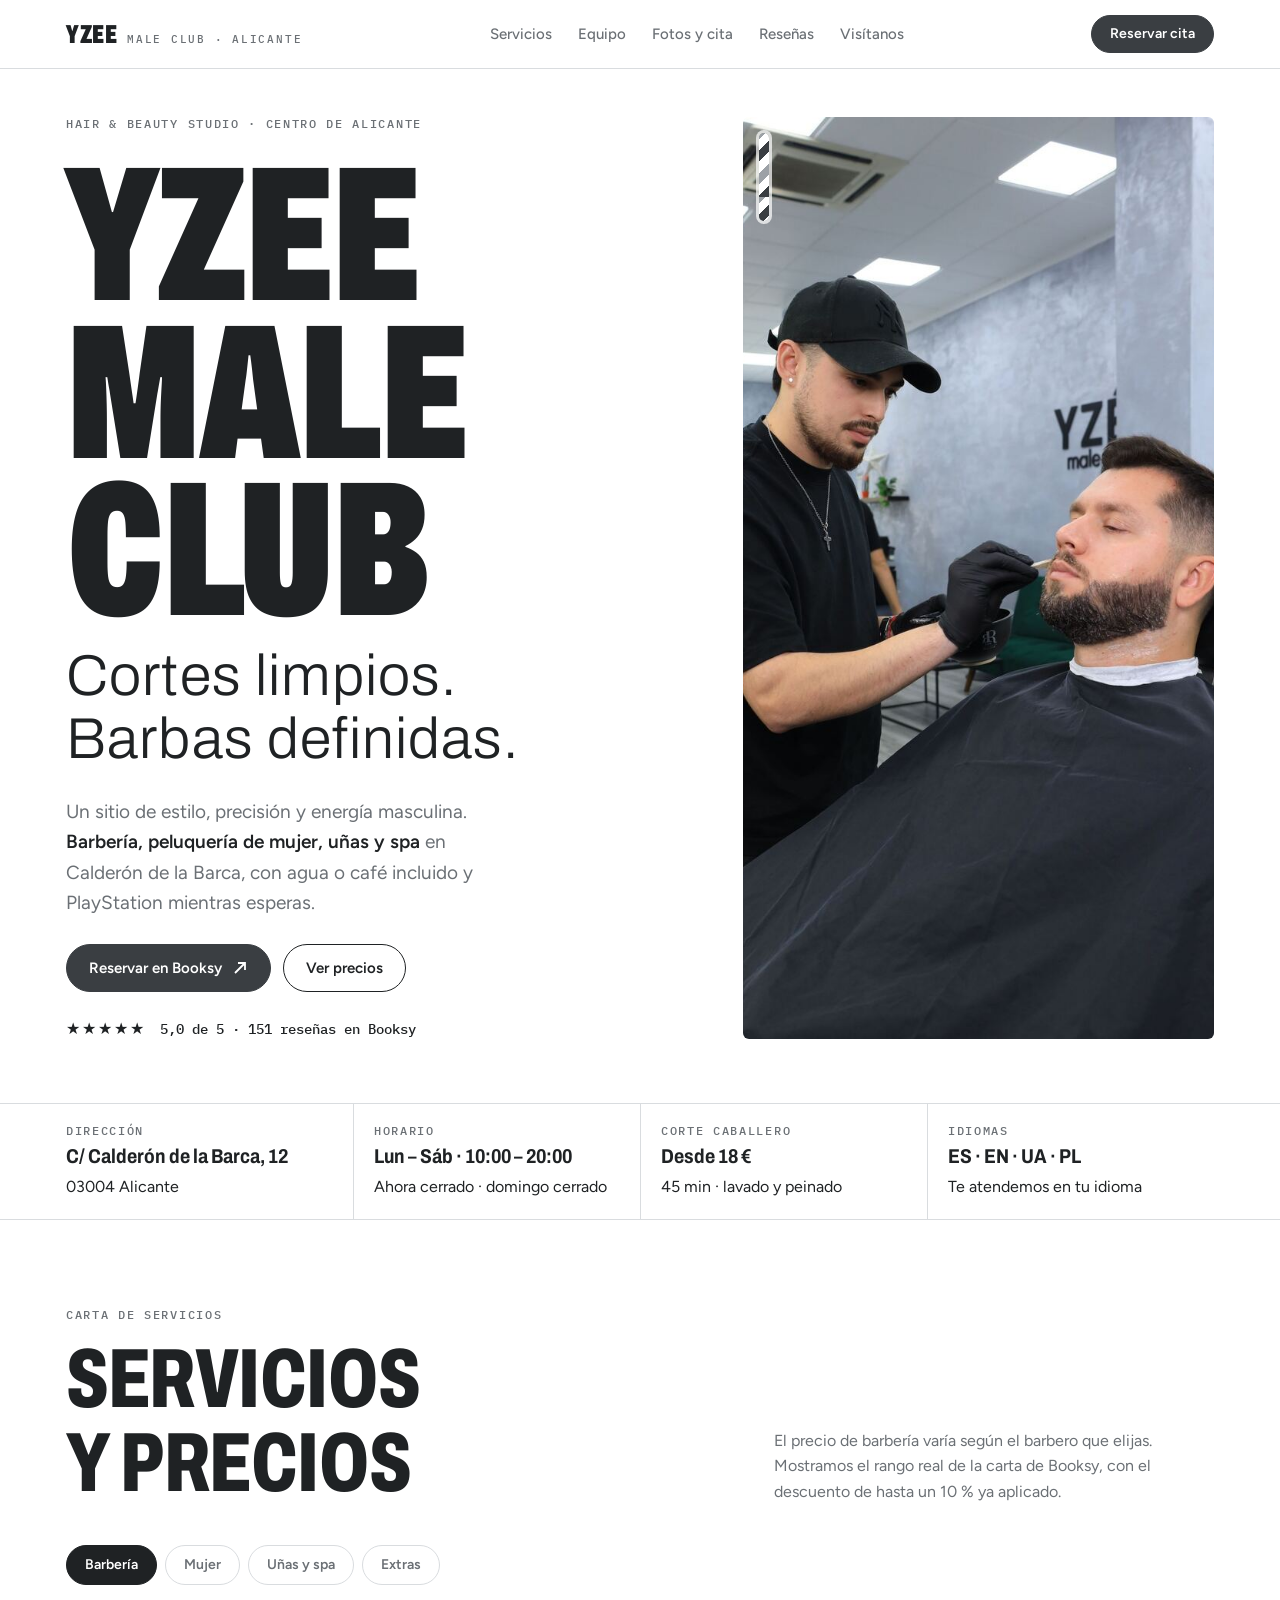
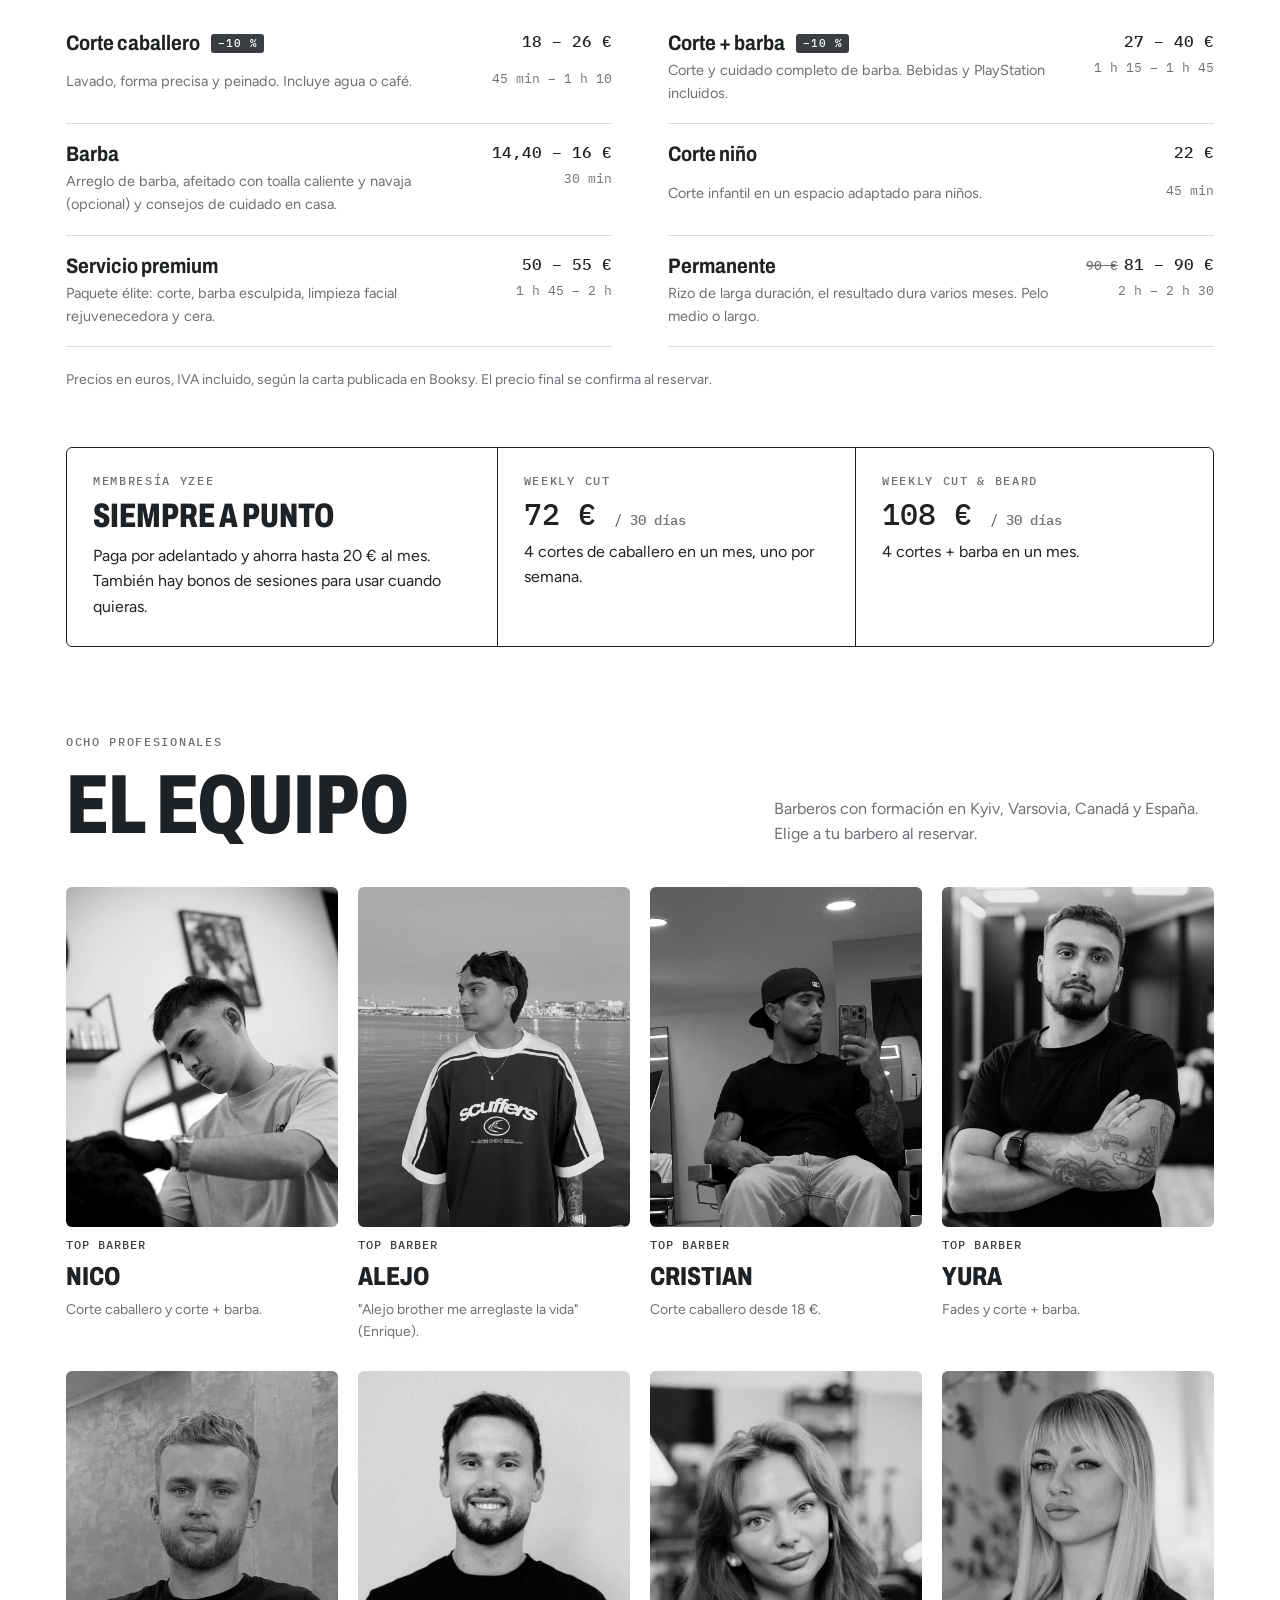
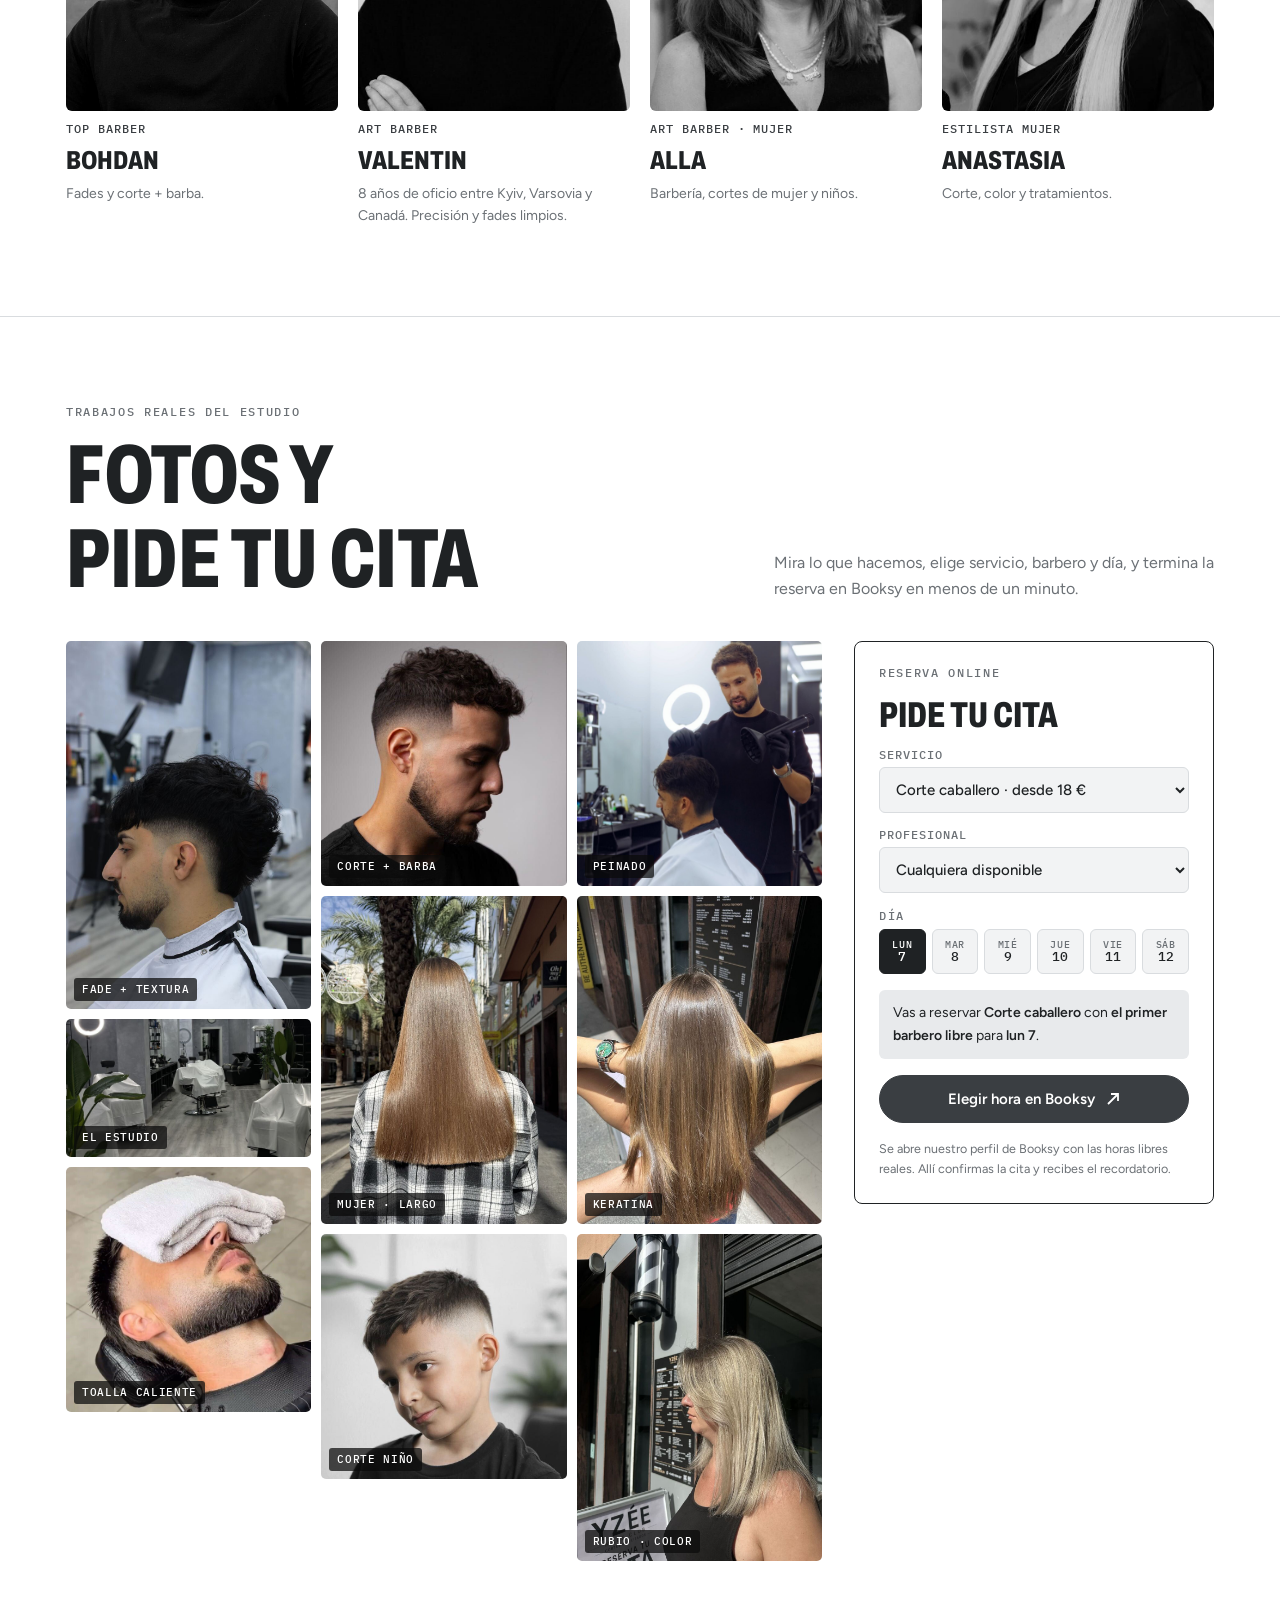
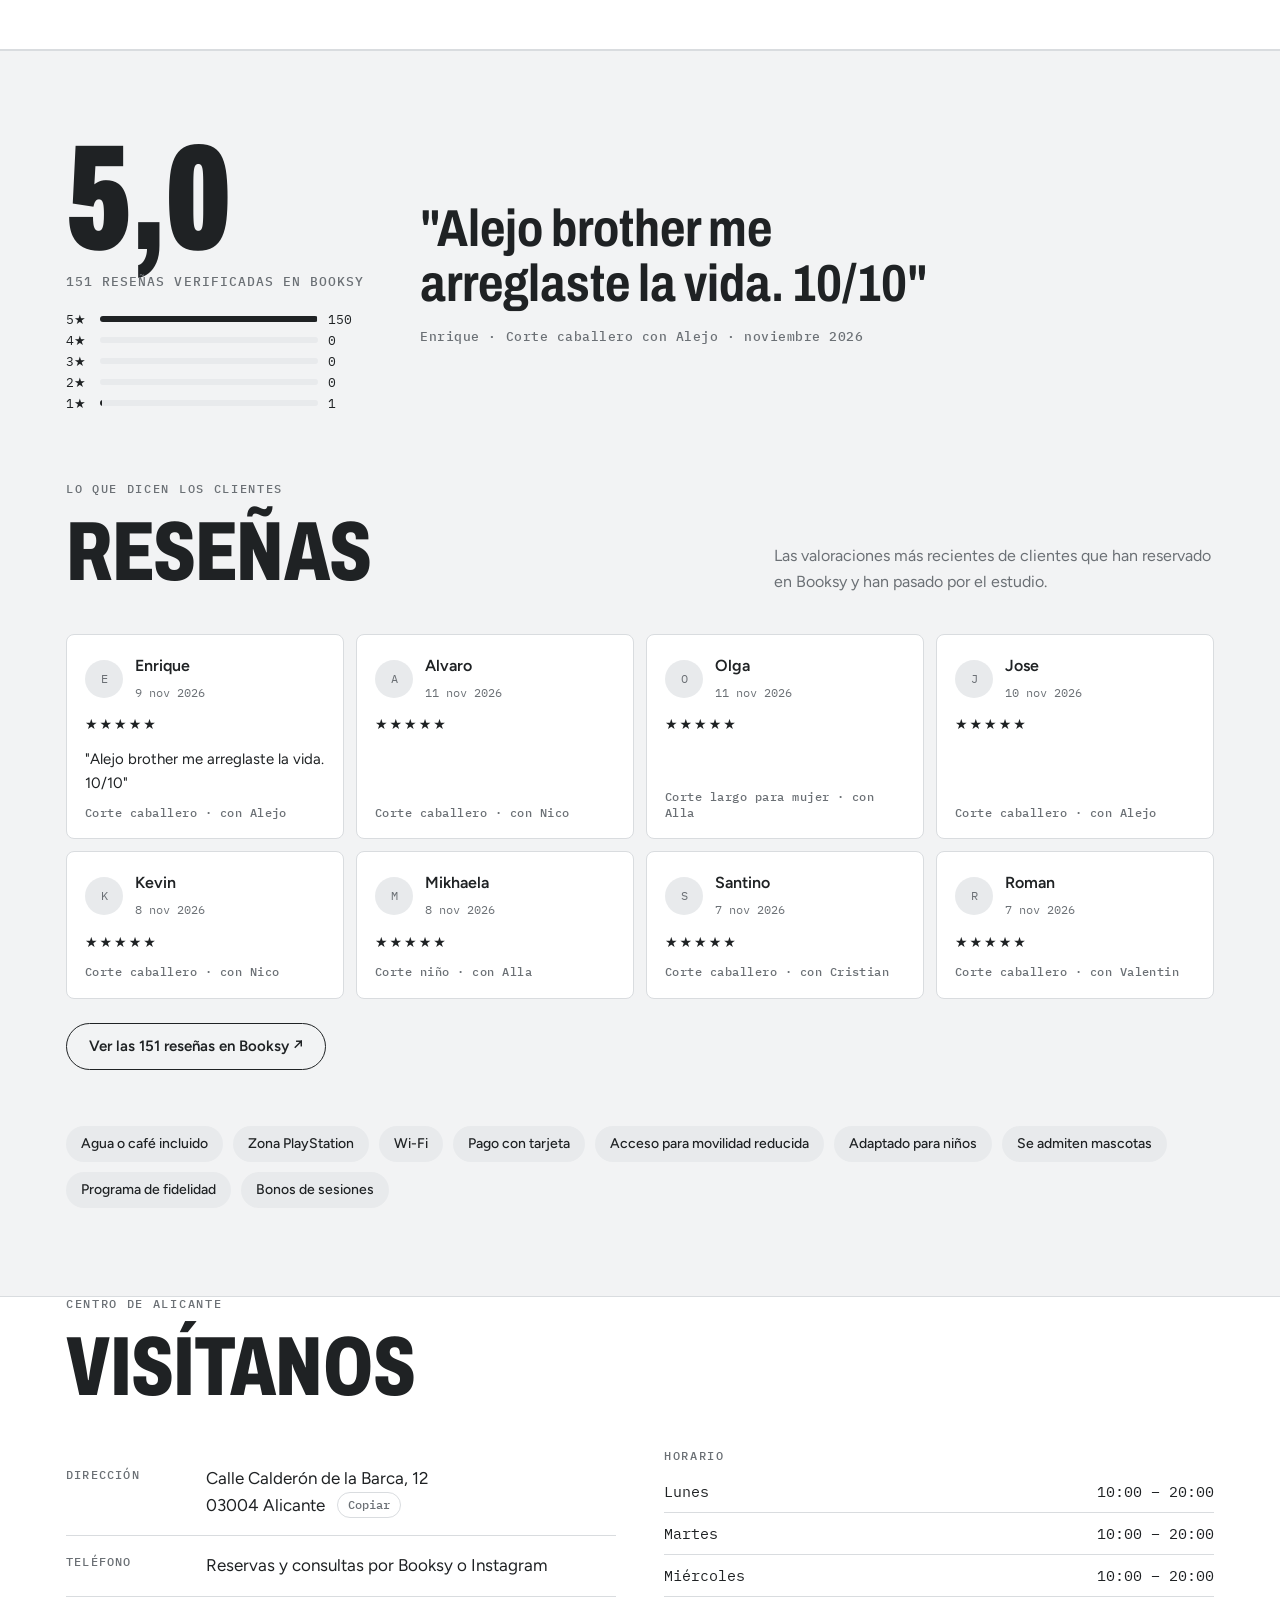
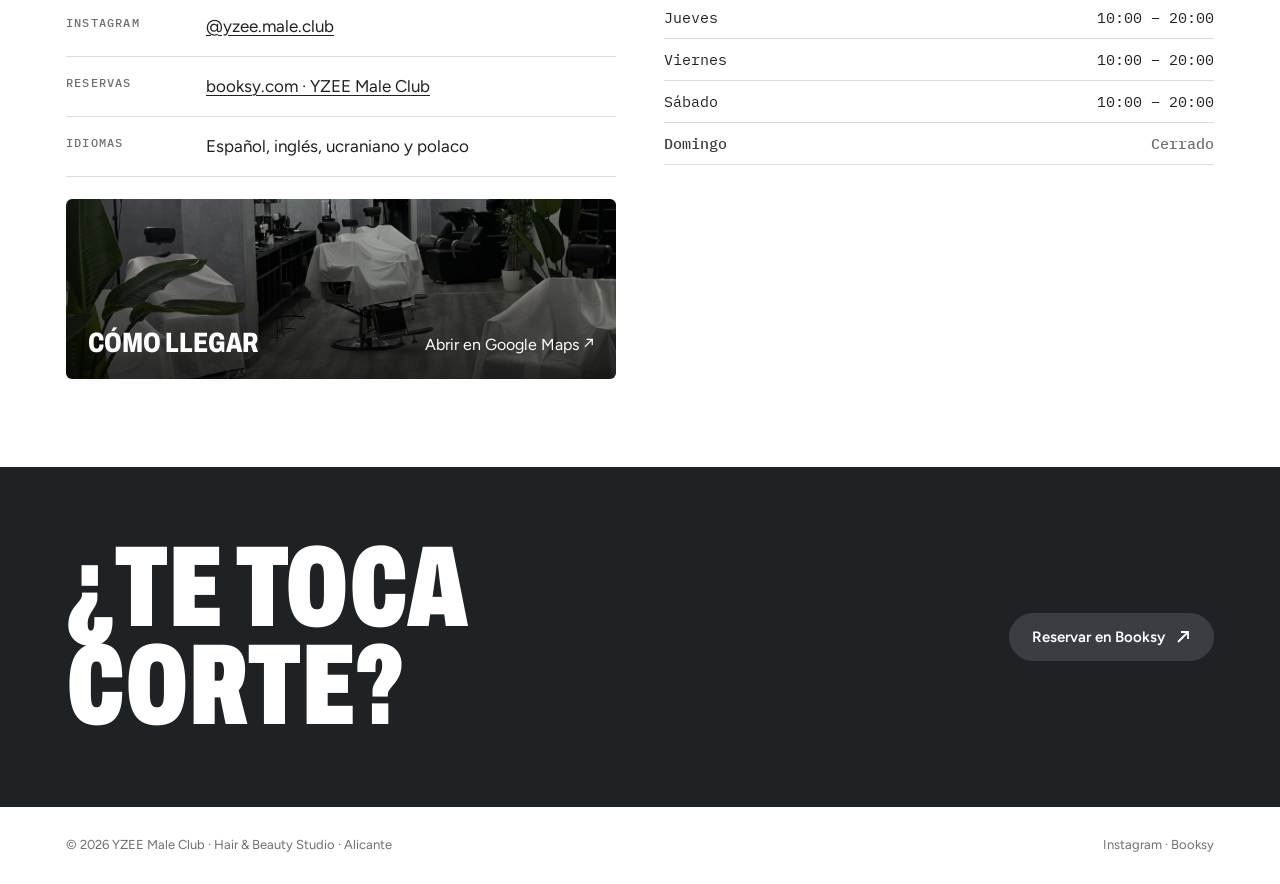
==== commit 9d5200d6: "Switch to white and grey palette and add reviews section Co-Authored-By: Claude Opus 5.5 <noreply@an" ====
--- a/index.html
+++ b/index.html
@@ -10,26 +10,24 @@
 <link rel="preconnect" href="https://fonts.gstatic.com" crossorigin>
 <link rel="stylesheet" href="https://fonts.googleapis.com/css2?family=Archivo:wdth,wght@62..125,400..900&family=Figtree:wght@400;500;600&family=IBM+Plex+Mono:wght@400;500&display=swap">
 <style>
-/* Layout: concrete-grey studio wall, condensed sign-style type, a single oxblood "barber pole" accent used only for booking actions. */
+/* Layout: white and grey studio, condensed sign-style type, charcoal used only for booking actions. Grey bands separate sections. */
 :root{
-  --bg:#eceef0;          /* concrete wall */
-  --surface:#f7f8f9;
-  --ink:#141618;
-  --muted:#5b6168;
-  --line:#c9cdd2;
-  --accent:#8e1f2b;      /* oxblood, barber pole */
+  --bg:#ffffff;          /* blanco */
+  --surface:#f2f3f4;     /* gris claro para bandas */
+  --ink:#1f2224;         /* gris carbón */
+  --muted:#6b7075;
+  --line:#d9dcdf;
+  --accent:#3a3e42;      /* gris oscuro para acciones */
   --accent-ink:#ffffff;
-  --chip:#dfe2e6;
+  --chip:#e8eaec;
   --font-display:"Archivo","Arial Narrow",Arial,sans-serif;
   --font-body:"Figtree",system-ui,-apple-system,"Segoe UI",sans-serif;
   --font-mono:"IBM Plex Mono",ui-monospace,Menlo,Consolas,monospace;
   --wrap:1180px;
   --gutter-l:max(16px, env(safe-area-inset-left, 0px));
   --gutter-r:max(16px, env(safe-area-inset-right, 0px));
+  color-scheme:light;
 }
-@media (prefers-color-scheme: dark){:root:not([data-theme="light"]){
-  --bg:#121416;--surface:#1a1d20;--ink:#eceef0;--muted:#9aa1a8;--line:#2c3136;--accent:#c2414f;--accent-ink:#ffffff;--chip:#24282c;color-scheme:dark}}
-:root[data-theme="dark"]{--bg:#121416;--surface:#1a1d20;--ink:#eceef0;--muted:#9aa1a8;--line:#2c3136;--accent:#c2414f;--accent-ink:#ffffff;--chip:#24282c;color-scheme:dark}
 
 *{box-sizing:border-box}
 [hidden]{display:none!important}
@@ -73,11 +71,11 @@
 .hero-lede strong{color:var(--ink);font-weight:600}
 .cta-row{display:flex;flex-wrap:wrap;gap:12px}
 .rating{display:flex;align-items:center;gap:14px;font:500 14px/1.3 var(--font-mono)}
-.stars{color:var(--accent);letter-spacing:2px;font-size:16px}
+.stars{color:var(--ink);letter-spacing:2px;font-size:16px}
 .hero-photo{position:relative;border-radius:6px;overflow:hidden;min-height:420px;max-width:100%}
 .hero-photo img{position:absolute;inset:0}
 .hero-photo img{width:100%;height:100%;object-fit:cover}
-.pole{position:absolute;left:16px;top:16px;width:10px;height:88px;border-radius:6px;background:repeating-linear-gradient(-45deg,var(--accent) 0 8px,#fff 8px 16px,#1d3b74 16px 24px,#fff 24px 32px);background-size:100% 64px;animation:pole 2.4s linear infinite;box-shadow:0 0 0 3px rgba(255,255,255,.7)}
+.pole{position:absolute;left:16px;top:16px;width:10px;height:88px;border-radius:6px;background:repeating-linear-gradient(-45deg,#3a3e42 0 8px,#fff 8px 16px,#9ca1a6 16px 24px,#fff 24px 32px);background-size:100% 64px;animation:pole 2.4s linear infinite;box-shadow:0 0 0 3px rgba(255,255,255,.7)}
 @keyframes pole{to{background-position:0 64px}}
 @media (prefers-reduced-motion:reduce){.pole{animation:none}html{scroll-behavior:auto}}
 @media (max-width:860px){.hero-grid{grid-template-columns:1fr}.hero-photo{aspect-ratio:5/4;min-height:0}}
@@ -137,6 +135,7 @@
 
 /* photos + booking */
 .photos{background:var(--surface);border-block:1px solid var(--line)}
+#fotos{background:var(--bg)}
 .ph-grid{display:grid;grid-template-columns:1fr 360px;gap:32px;align-items:start}
 .gallery{columns:3;column-gap:10px;min-width:0}
 .gallery button{all:unset;display:block;break-inside:avoid;margin-bottom:10px;cursor:zoom-in;border-radius:5px;overflow:hidden;position:relative;background:var(--chip)}
@@ -179,6 +178,20 @@
 blockquote cite{font:500 13px/1.3 var(--font-mono);font-style:normal;color:var(--muted);letter-spacing:.04em}
 @media (max-width:760px){.reviews{grid-template-columns:1fr;gap:32px}}
 
+
+.rv-head{margin-top:72px}
+.rv-grid{display:grid;grid-template-columns:repeat(4,1fr);gap:12px}
+@media (max-width:900px){.rv-grid{grid-template-columns:1fr 1fr}}
+@media (max-width:440px){.rv-grid{grid-template-columns:1fr}}
+.rv{background:var(--bg);border:1px solid var(--line);border-radius:8px;padding:18px;display:flex;flex-direction:column;gap:10px;min-width:0}
+.rv-top{display:flex;align-items:center;gap:12px}
+.rv-av{width:38px;height:38px;border-radius:50%;background:var(--chip);display:grid;place-items:center;font:700 16px/1 var(--font-display);flex:none}
+.rv-top b{display:block;font-weight:600}
+.rv-top span{font:400 12px/1.3 var(--font-mono);color:var(--muted)}
+.rv .stars{font-size:14px}
+.rv p{font-size:15px}
+.rv .svc{font:500 12px/1.3 var(--font-mono);letter-spacing:.04em;color:var(--muted);margin-top:auto}
+.rv-more{margin-top:24px}
 .perks{display:flex;flex-wrap:wrap;gap:10px;margin-top:56px}
 .perks span{font:500 14px/1 var(--font-body);padding:11px 15px;border-radius:999px;background:var(--chip)}
 
@@ -218,6 +231,7 @@
       <a href="#servicios">Servicios</a>
       <a href="#equipo">Equipo</a>
       <a href="#fotos">Fotos y cita</a>
+      <a href="#resenas">Reseñas</a>
       <a href="#visitanos">Visítanos</a>
     </nav>
     <a class="btn btn--book" href="https://booksy.com/es-es/152610_yzee-male-club-hair-beauty-studio_barberia_55436_alicante-alacant" target="_blank" rel="noopener">Reservar cita</a>
@@ -407,7 +421,7 @@
   </section>
 
   <!-- RESEÑAS -->
-  <section class="block" id="resenas">
+  <section class="block photos" id="resenas">
     <div class="wrap">
       <div class="reviews">
         <div>
@@ -425,6 +439,25 @@
           <cite>Enrique · Corte caballero con Alejo · noviembre 2026</cite>
         </blockquote>
       </div>
+
+      <div class="head rv-head">
+        <div>
+          <p class="eyebrow">Lo que dicen los clientes</p>
+          <h2>Reseñas</h2>
+        </div>
+        <p>Las valoraciones más recientes de clientes que han reservado en Booksy y han pasado por el estudio.</p>
+      </div>
+      <div class="rv-grid">
+          <article class="rv"><div class="rv-top"><span class="rv-av" aria-hidden="true">E</span><div><b>Enrique</b><span>9 nov 2026</span></div></div><span class="stars" aria-label="5 de 5 estrellas">★★★★★</span><p>"Alejo brother me arreglaste la vida. 10/10"</p><span class="svc">Corte caballero · con Alejo</span></article>
+          <article class="rv"><div class="rv-top"><span class="rv-av" aria-hidden="true">A</span><div><b>Alvaro</b><span>11 nov 2026</span></div></div><span class="stars" aria-label="5 de 5 estrellas">★★★★★</span><span class="svc">Corte caballero · con Nico</span></article>
+          <article class="rv"><div class="rv-top"><span class="rv-av" aria-hidden="true">O</span><div><b>Olga</b><span>11 nov 2026</span></div></div><span class="stars" aria-label="5 de 5 estrellas">★★★★★</span><span class="svc">Corte largo para mujer · con Alla</span></article>
+          <article class="rv"><div class="rv-top"><span class="rv-av" aria-hidden="true">J</span><div><b>Jose</b><span>10 nov 2026</span></div></div><span class="stars" aria-label="5 de 5 estrellas">★★★★★</span><span class="svc">Corte caballero · con Alejo</span></article>
+          <article class="rv"><div class="rv-top"><span class="rv-av" aria-hidden="true">K</span><div><b>Kevin</b><span>8 nov 2026</span></div></div><span class="stars" aria-label="5 de 5 estrellas">★★★★★</span><span class="svc">Corte caballero · con Nico</span></article>
+          <article class="rv"><div class="rv-top"><span class="rv-av" aria-hidden="true">M</span><div><b>Mikhaela</b><span>8 nov 2026</span></div></div><span class="stars" aria-label="5 de 5 estrellas">★★★★★</span><span class="svc">Corte niño · con Alla</span></article>
+          <article class="rv"><div class="rv-top"><span class="rv-av" aria-hidden="true">S</span><div><b>Santino</b><span>7 nov 2026</span></div></div><span class="stars" aria-label="5 de 5 estrellas">★★★★★</span><span class="svc">Corte caballero · con Cristian</span></article>
+          <article class="rv"><div class="rv-top"><span class="rv-av" aria-hidden="true">R</span><div><b>Roman</b><span>7 nov 2026</span></div></div><span class="stars" aria-label="5 de 5 estrellas">★★★★★</span><span class="svc">Corte caballero · con Valentin</span></article>
+      </div>
+      <a class="btn rv-more" href="https://booksy.com/es-es/152610_yzee-male-club-hair-beauty-studio_barberia_55436_alicante-alacant#reviews" target="_blank" rel="noopener">Ver las 151 reseñas en Booksy ↗</a>
       <div class="perks" aria-label="Comodidades">
         <span>Agua o café incluido</span><span>Zona PlayStation</span><span>Wi-Fi</span><span>Pago con tarjeta</span><span>Acceso para movilidad reducida</span><span>Adaptado para niños</span><span>Se admiten mascotas</span><span>Programa de fidelidad</span><span>Bonos de sesiones</span>
       </div>
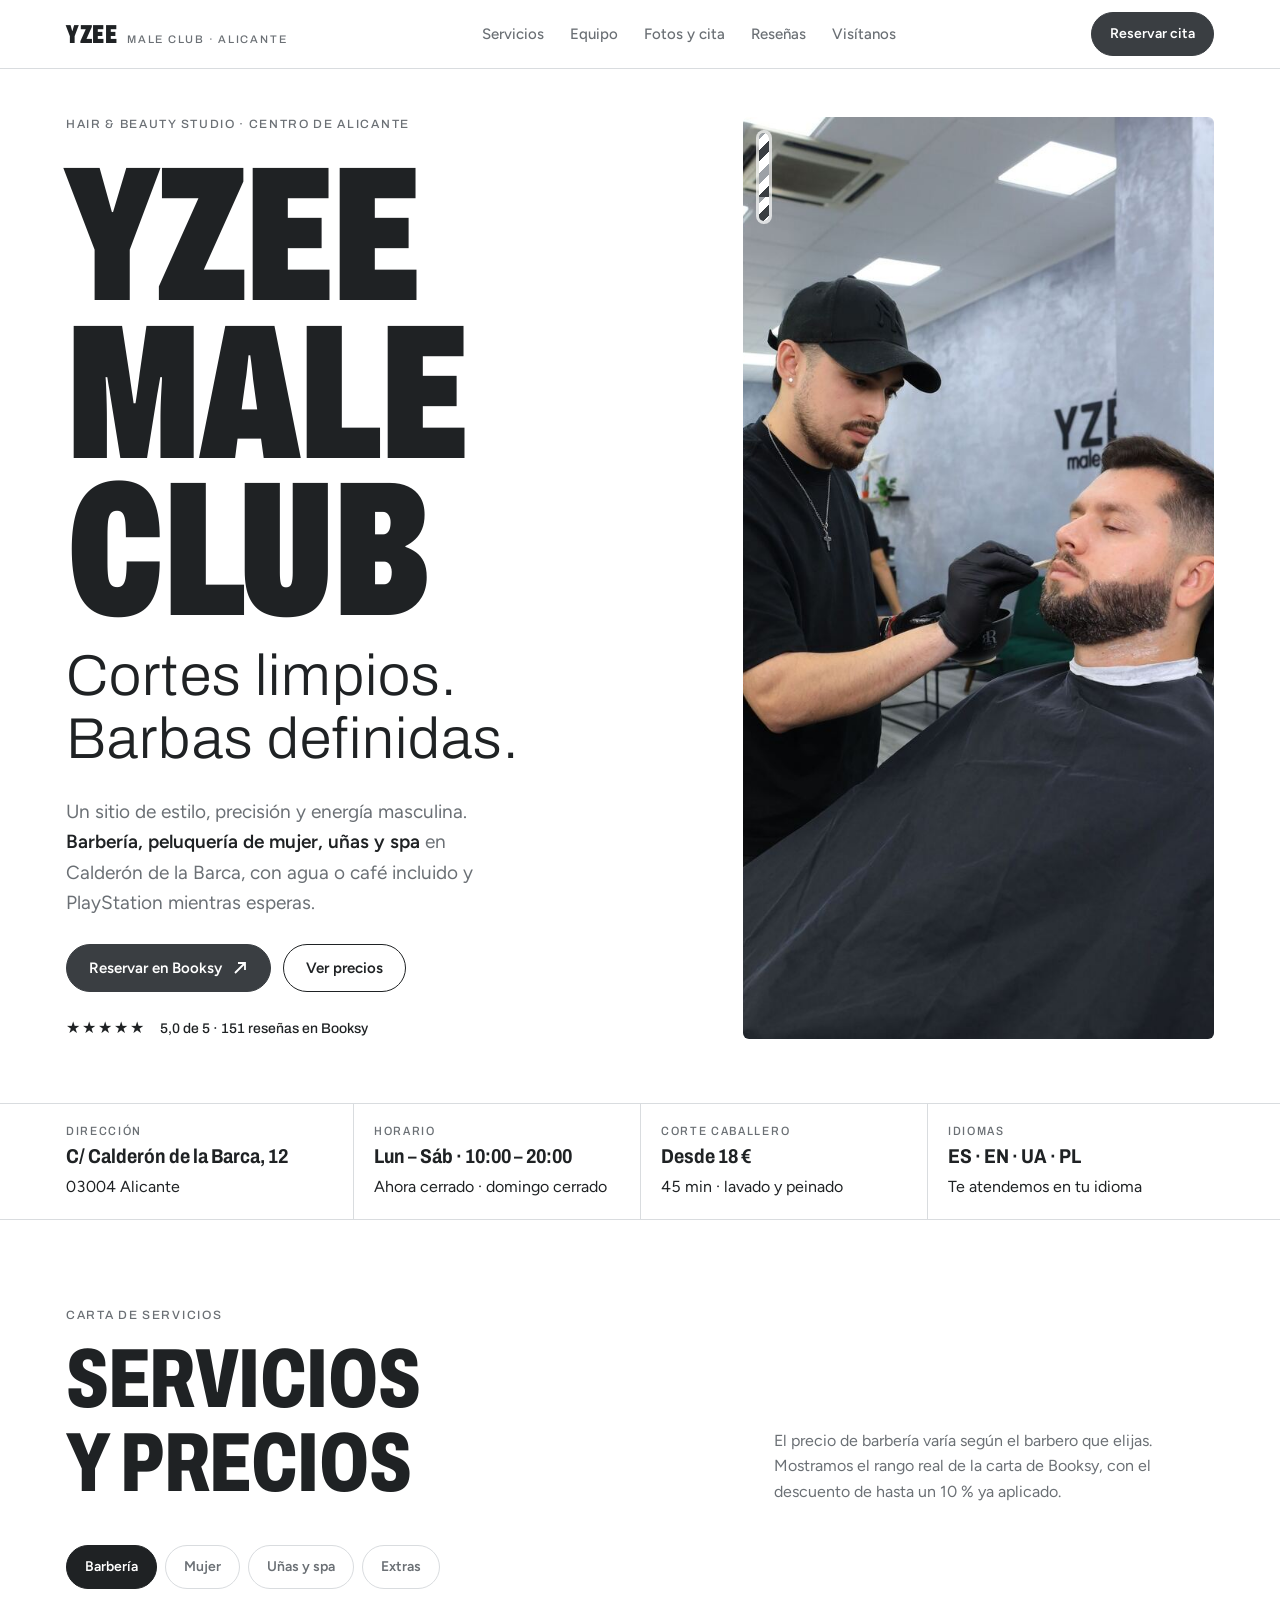
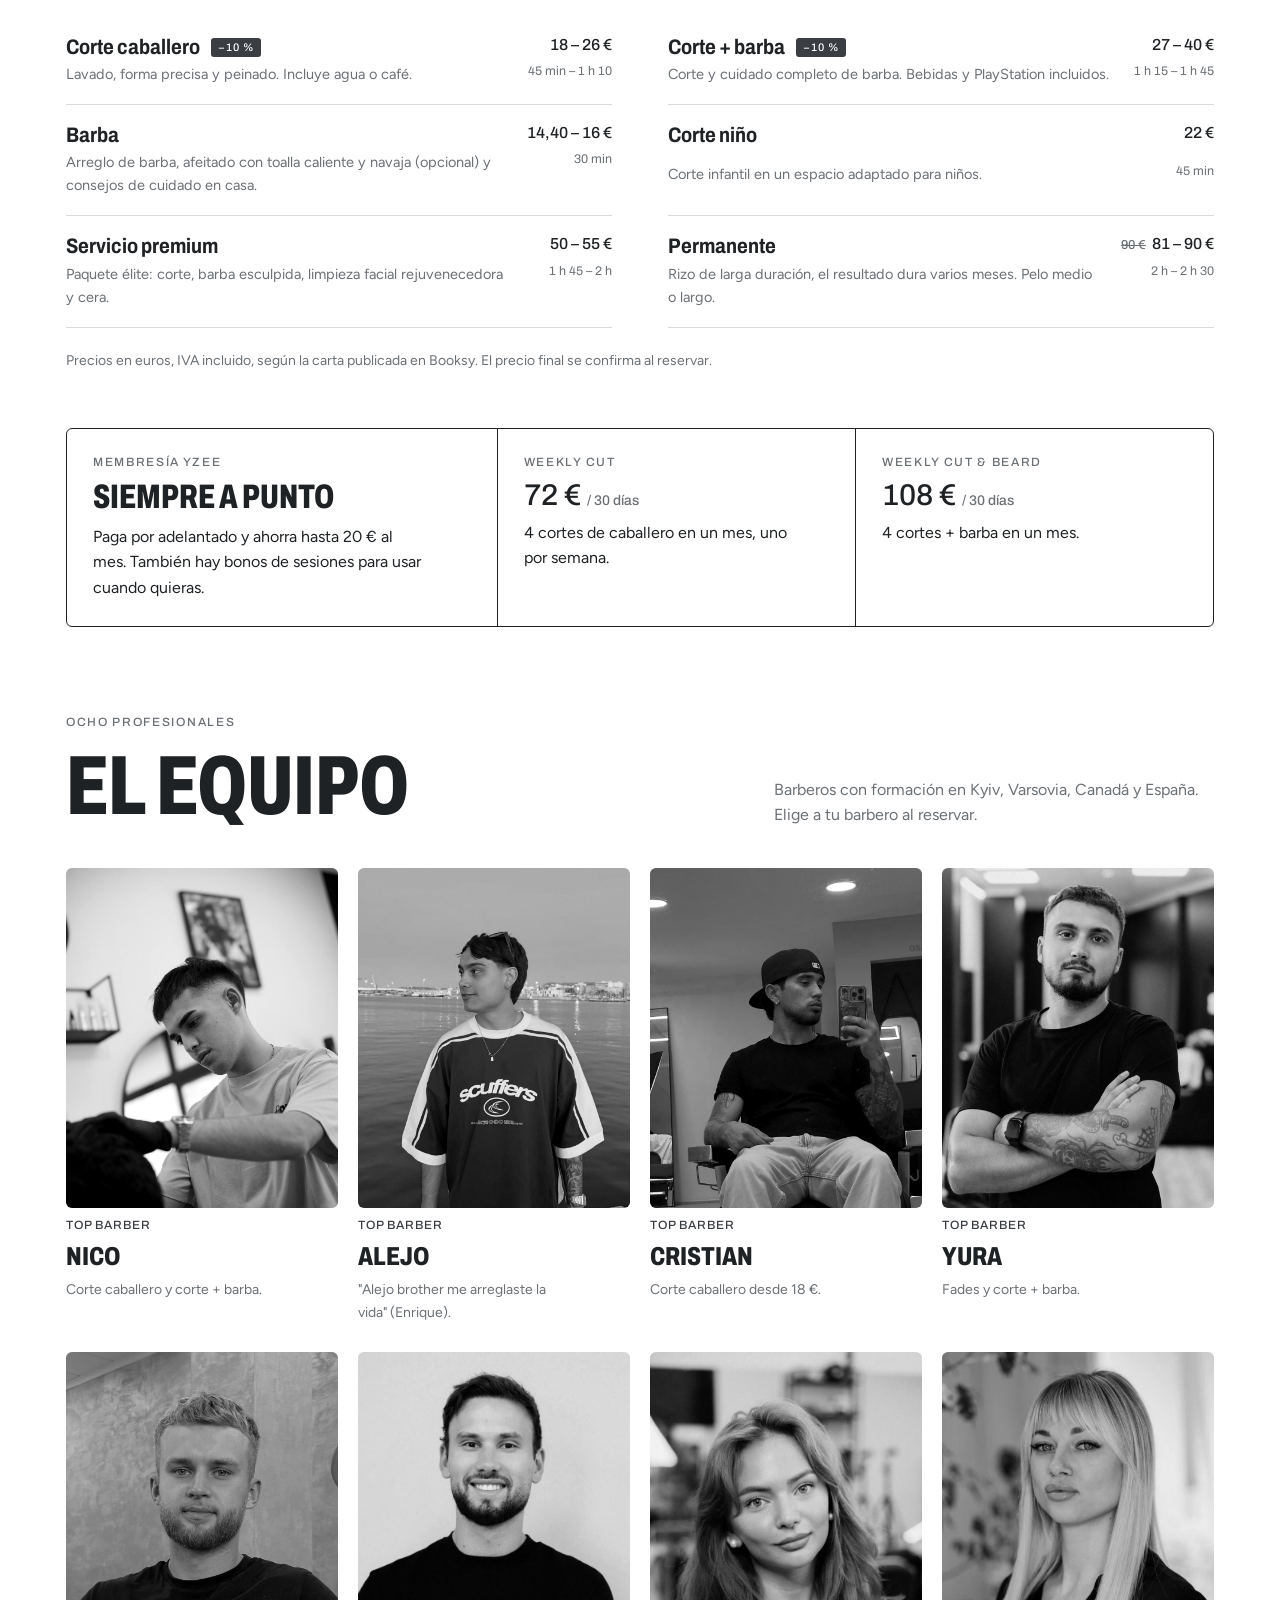
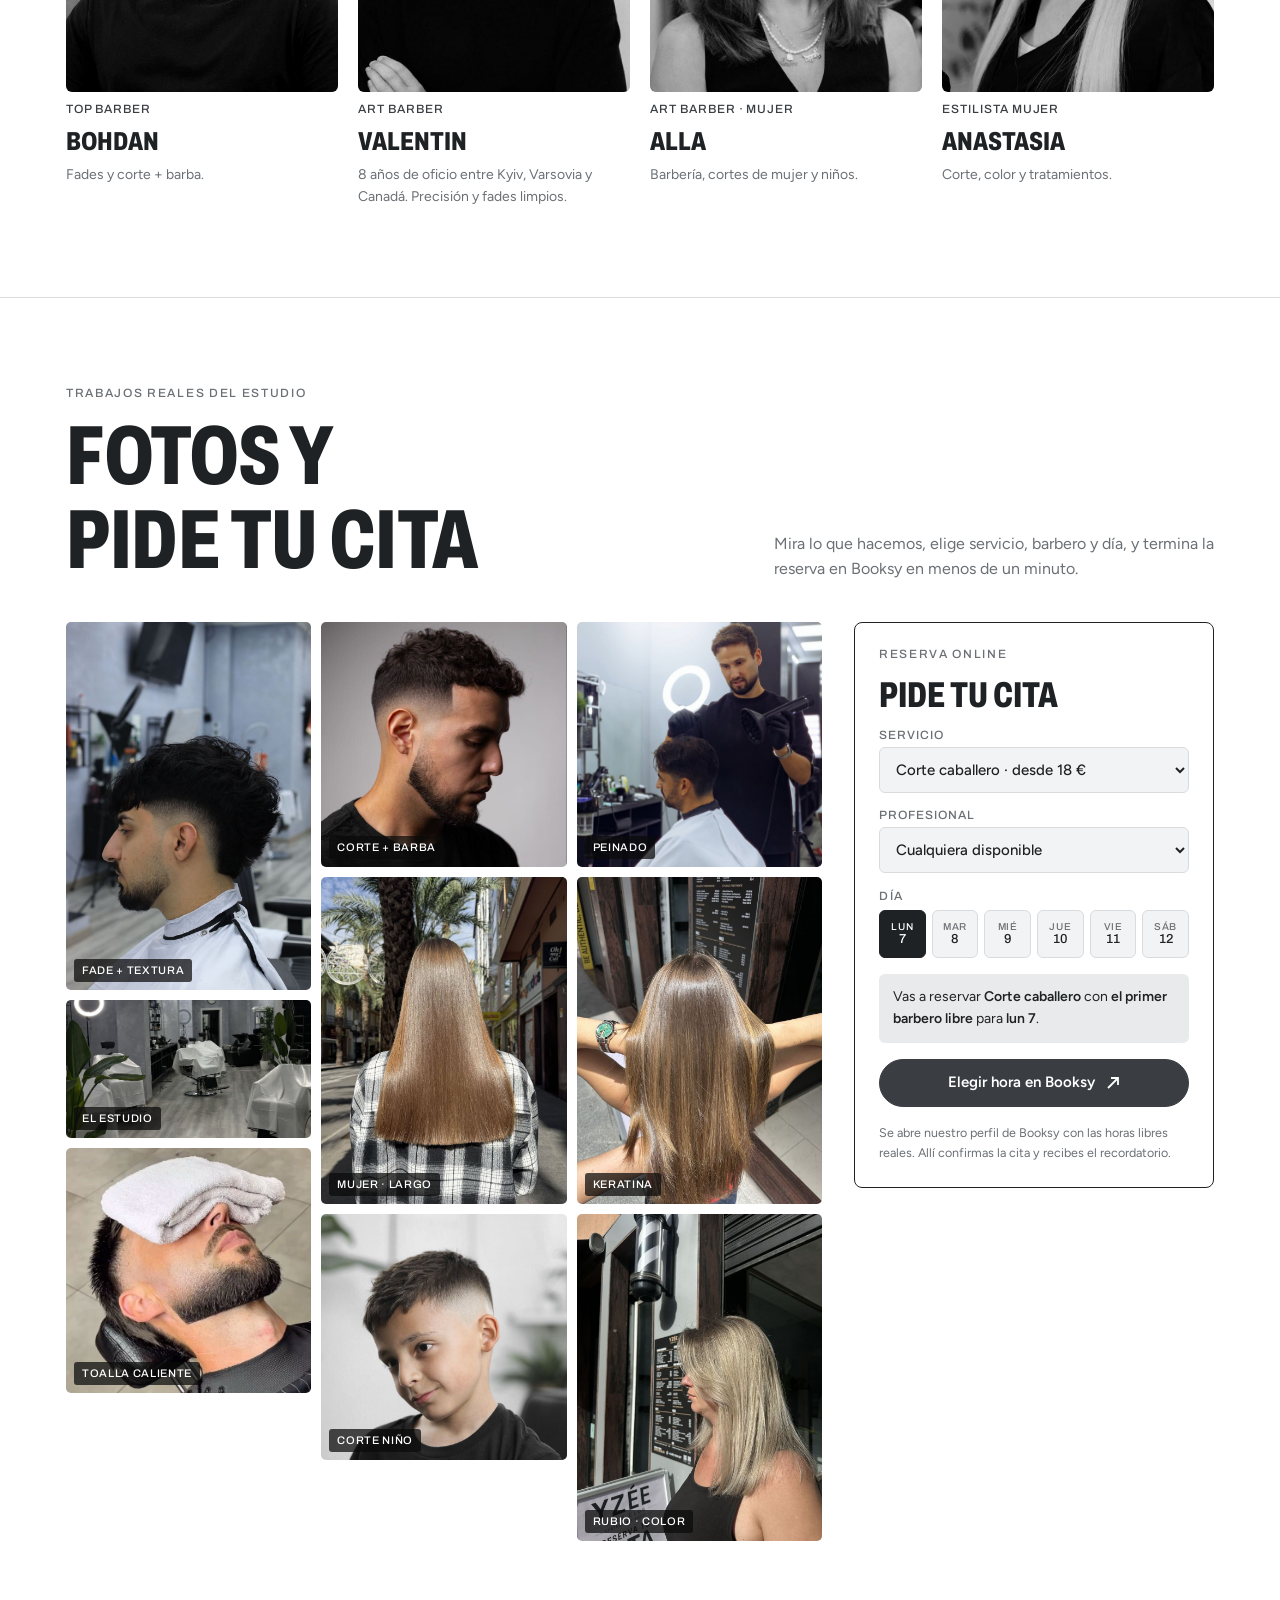
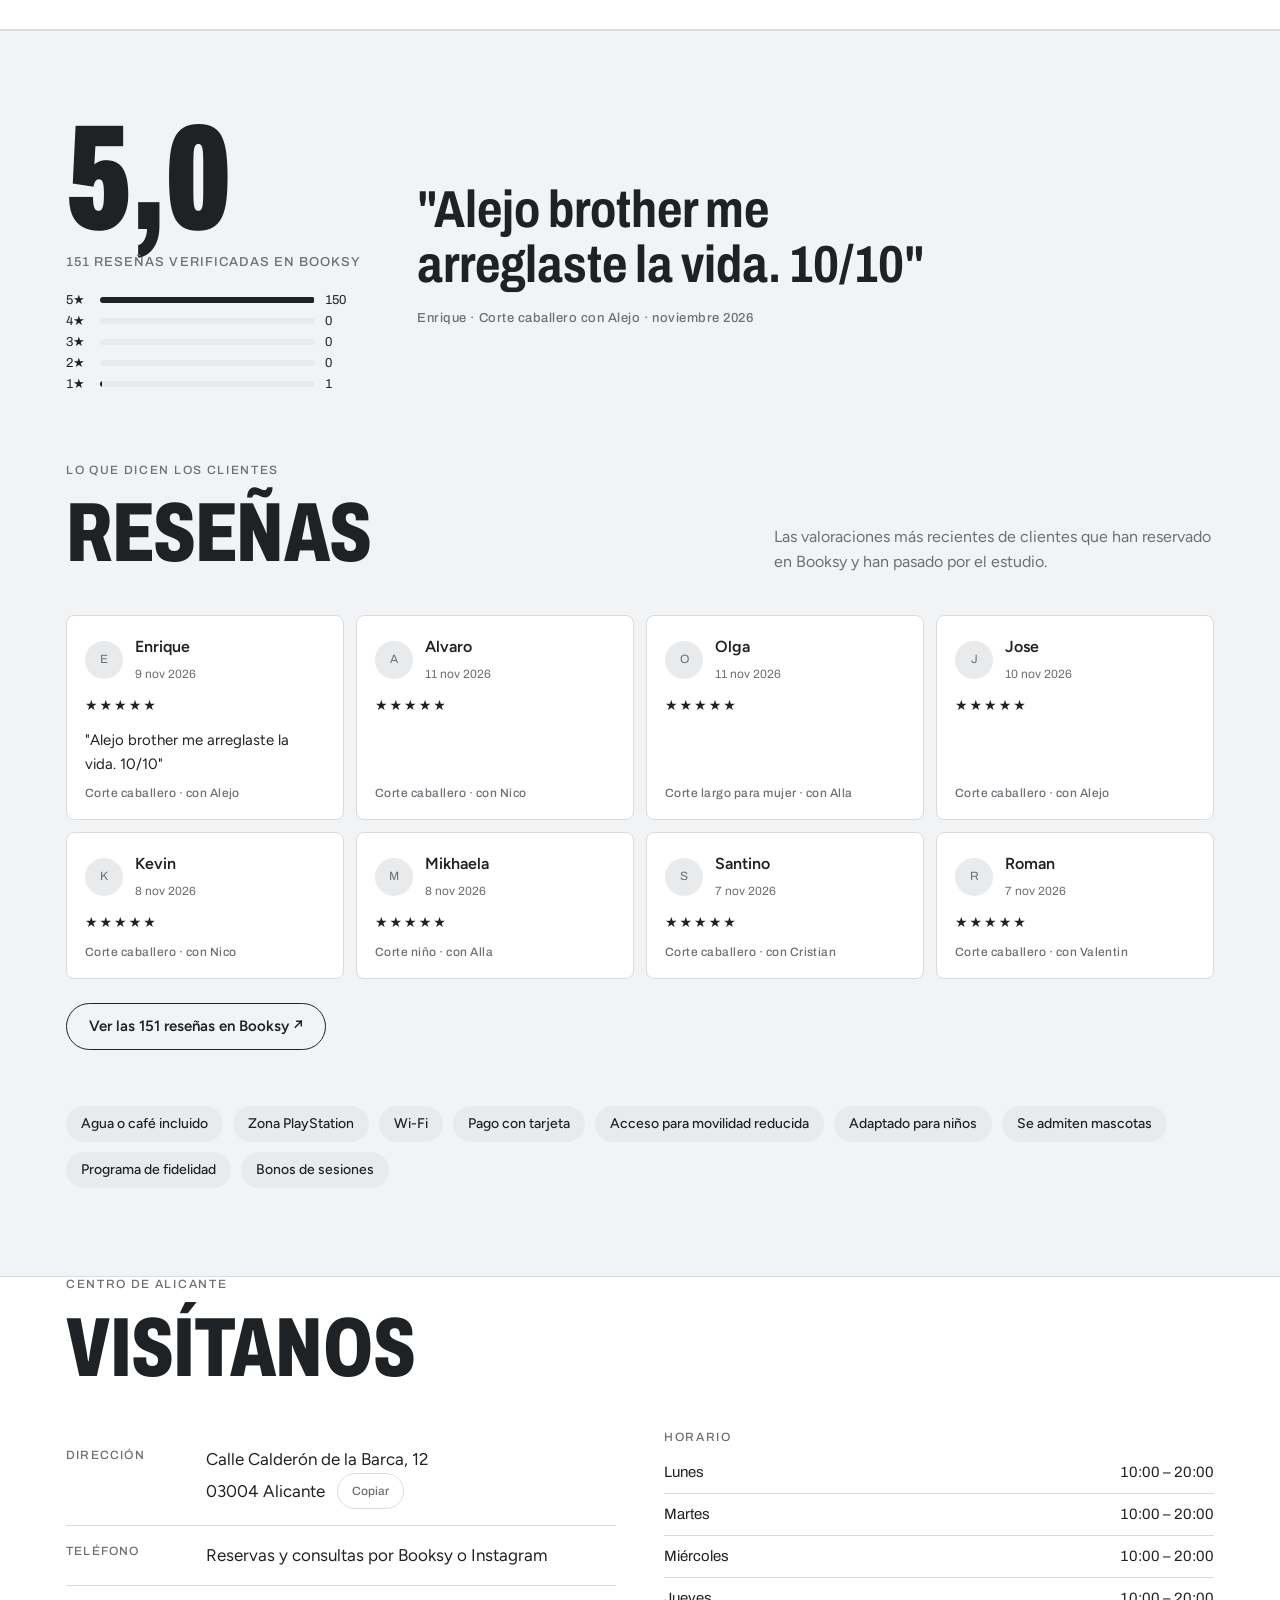
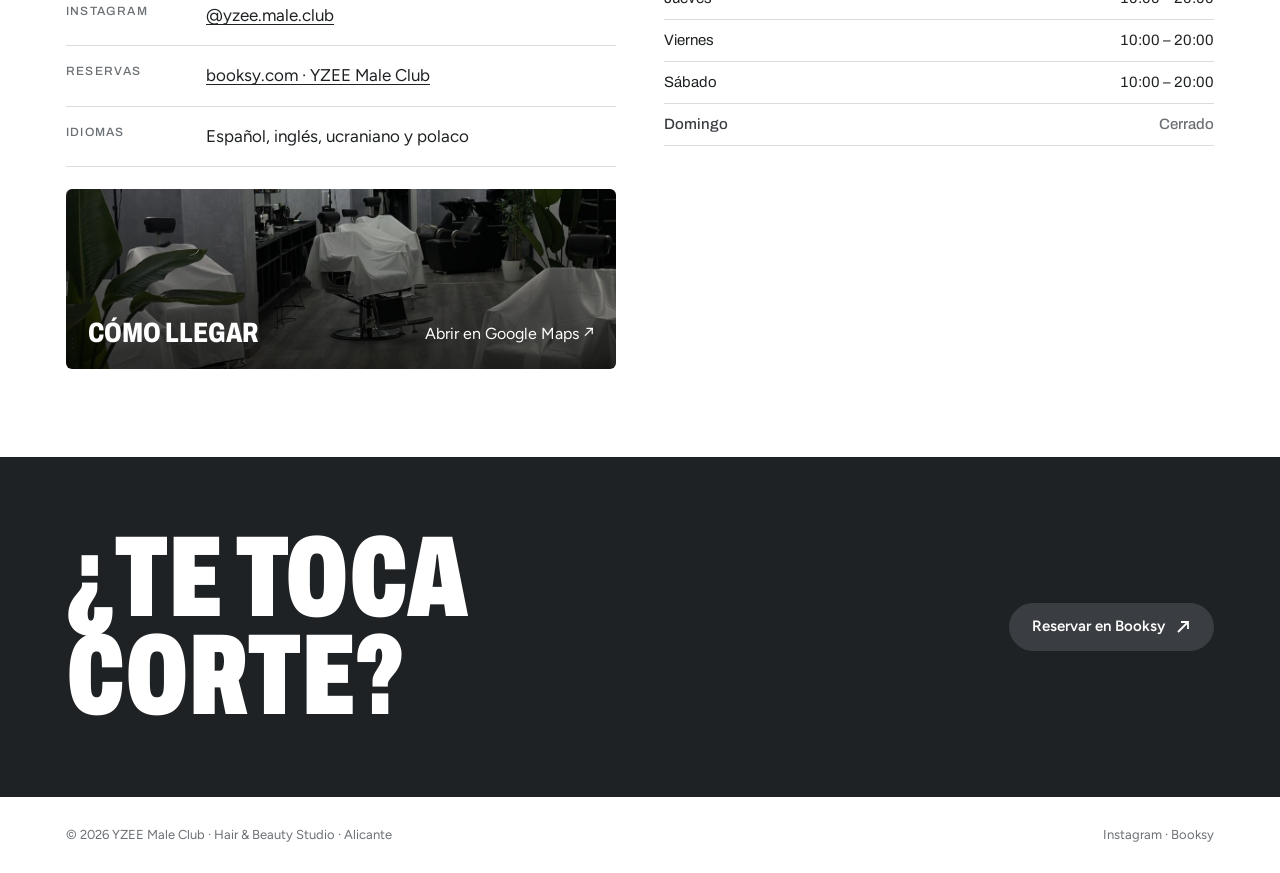
==== commit 0eeab45f: "Apply design quality pass: two typefaces, 44px touch targets, local SEO and Open Graph Co-Authored-B" ====
--- a/index.html
+++ b/index.html
@@ -3,12 +3,28 @@
 <head>
 <meta charset="utf-8">
 <meta name="viewport" content="width=device-width, initial-scale=1, viewport-fit=cover">
-<title>YZEE Male Club</title>
+<title>YZEE Male Club · Barbería en Alicante</title>
 <meta name="claude:viewport-fit-sides" content="cover">
 <meta name="description" content="YZEE Male Club, Hair &amp; Beauty Studio en Alicante. Barbería, peluquería de mujer, uñas y spa. Calle Calderón de la Barca, 12. Reserva tu cita online.">
+<meta property="og:type" content="website">
+<meta property="og:title" content="YZEE Male Club · Barbería en Alicante">
+<meta property="og:description" content="Barbería, peluquería de mujer, uñas y spa en C/ Calderón de la Barca, 12, Alicante. 5,0 en Booksy con 151 reseñas.">
+<meta property="og:image" content="https://yzee-male-club.vercel.app/img/trabajo-1.jpg">
+<meta property="og:url" content="https://yzee-male-club.vercel.app/">
+<meta property="og:locale" content="es_ES">
+<meta name="theme-color" content="#ffffff">
+<link rel="icon" href="data:image/svg+xml,%3Csvg xmlns='http://www.w3.org/2000/svg' viewBox='0 0 64 64'%3E%3Crect width='64' height='64' rx='12' fill='%231f2224'/%3E%3Ctext x='32' y='45' font-family='Arial Narrow,Arial,sans-serif' font-weight='900' font-size='38' text-anchor='middle' fill='%23fff'%3EY%3C/text%3E%3C/svg%3E">
+<script type="application/ld+json">
+{"@context":"https://schema.org","@type":"BarberShop","name":"YZEE Male Club | Hair & Beauty Studio","url":"https://yzee-male-club.vercel.app/","image":"https://yzee-male-club.vercel.app/img/local.jpg",
+"address":{"@type":"PostalAddress","streetAddress":"Calle Calderón de la Barca, 12","postalCode":"03004","addressLocality":"Alicante","addressRegion":"Comunidad Valenciana","addressCountry":"ES"},
+"geo":{"@type":"GeoCoordinates","latitude":38.348994,"longitude":-0.485808},
+"openingHoursSpecification":[{"@type":"OpeningHoursSpecification","dayOfWeek":["Monday","Tuesday","Wednesday","Thursday","Friday","Saturday"],"opens":"10:00","closes":"20:00"}],
+"aggregateRating":{"@type":"AggregateRating","ratingValue":5,"reviewCount":151},
+"priceRange":"€€","sameAs":["https://www.instagram.com/yzee.male.club/","https://booksy.com/es-es/152610_yzee-male-club-hair-beauty-studio_barberia_55436_alicante-alacant"]}
+</script>
 <link rel="preconnect" href="https://fonts.googleapis.com">
 <link rel="preconnect" href="https://fonts.gstatic.com" crossorigin>
-<link rel="stylesheet" href="https://fonts.googleapis.com/css2?family=Archivo:wdth,wght@62..125,400..900&family=Figtree:wght@400;500;600&family=IBM+Plex+Mono:wght@400;500&display=swap">
+<link rel="stylesheet" href="https://fonts.googleapis.com/css2?family=Archivo:wdth,wght@62..125,400..900&family=Figtree:wght@400;500;600&display=swap">
 <style>
 /* Layout: white and grey studio, condensed sign-style type, charcoal used only for booking actions. Grey bands separate sections. */
 :root{
@@ -22,7 +38,7 @@
   --chip:#e8eaec;
   --font-display:"Archivo","Arial Narrow",Arial,sans-serif;
   --font-body:"Figtree",system-ui,-apple-system,"Segoe UI",sans-serif;
-  --font-mono:"IBM Plex Mono",ui-monospace,Menlo,Consolas,monospace;
+  --font-mono:"Archivo","Arial Narrow",Arial,sans-serif;
   --wrap:1180px;
   --gutter-l:max(16px, env(safe-area-inset-left, 0px));
   --gutter-r:max(16px, env(safe-area-inset-right, 0px));
@@ -37,7 +53,8 @@
 img{max-width:100%;display:block}
 a{color:inherit}
 h1,h2,h3{font-family:var(--font-display);text-wrap:balance;margin:0;line-height:1}
-p{margin:0}
+p{margin:0;text-wrap:pretty}
+.eyebrow,.fact span,.item .price,.item .dur,.rating,.bar,.hours,.rv-top span,.svc,cite,.save,.role,figcaption,.days button,.book label,.club .big{font-variant-numeric:tabular-nums;font-stretch:87%}
 .wrap{max-width:var(--wrap);margin:0 auto;padding-left:var(--gutter-l);padding-right:var(--gutter-r)}
 .eyebrow{font:500 12px/1.2 var(--font-mono);letter-spacing:.14em;text-transform:uppercase;color:var(--muted)}
 :focus-visible{outline:2px solid var(--accent);outline-offset:3px;border-radius:4px}
@@ -45,6 +62,7 @@
 /* buttons */
 .btn{display:inline-flex;align-items:center;gap:10px;font:600 15px/1 var(--font-body);text-decoration:none;padding:15px 22px;border-radius:999px;border:1.5px solid var(--ink);color:var(--ink);background:transparent;cursor:pointer;transition:background .2s,color .2s,transform .2s}
 .btn:hover{background:var(--ink);color:var(--bg)}
+.btn:active{transform:scale(.98)}
 .btn--book{background:var(--accent);border-color:var(--accent);color:var(--accent-ink)}
 .btn--book:hover{background:var(--ink);border-color:var(--ink);color:var(--bg)}
 .btn svg{width:16px;height:16px}
@@ -58,7 +76,7 @@
 .nav{display:flex;gap:26px}
 .nav a{text-decoration:none;font-weight:500;font-size:15px;color:var(--muted)}
 .nav a:hover{color:var(--ink)}
-.top .btn{padding:11px 18px;font-size:14px}
+.top .btn{padding:14px 18px;font-size:14px;min-height:44px}
 @media (max-width:860px){.nav{display:none}.brand span{display:none}}
 
 /* hero */
@@ -100,7 +118,7 @@
 
 /* services */
 .tabs{display:flex;flex-wrap:wrap;gap:8px;margin-bottom:28px}
-.tab{font:600 14px/1 var(--font-body);padding:12px 18px;border-radius:999px;border:1px solid var(--line);background:transparent;color:var(--muted);cursor:pointer}
+.tab{font:600 14px/1 var(--font-body);min-height:44px;padding:12px 18px;border-radius:999px;border:1px solid var(--line);background:transparent;color:var(--muted);cursor:pointer}
 .tab[aria-selected="true"]{background:var(--ink);color:var(--bg);border-color:var(--ink)}
 .menu{display:grid;grid-template-columns:1fr 1fr;gap:0 56px}
 .item{display:grid;grid-template-columns:1fr auto;gap:4px 20px;padding:18px 0;border-bottom:1px solid var(--line);min-width:0}
@@ -150,7 +168,7 @@
 .book label{display:flex;flex-direction:column;gap:6px;font:500 12px/1 var(--font-mono);letter-spacing:.08em;text-transform:uppercase;color:var(--muted)}
 .book select{font:500 15px/1.2 var(--font-body);color:var(--ink);background:var(--surface);border:1px solid var(--line);border-radius:6px;padding:12px;appearance:auto;width:100%}
 .days{display:grid;grid-template-columns:repeat(6,1fr);gap:6px}
-.days button{font:500 13px/1.1 var(--font-mono);padding:9px 0;border-radius:6px;border:1px solid var(--line);background:var(--surface);color:var(--ink);cursor:pointer;text-align:center}
+.days button{font:500 13px/1.1 var(--font-mono);min-height:48px;padding:9px 0;border-radius:6px;border:1px solid var(--line);background:var(--surface);color:var(--ink);cursor:pointer;text-align:center}
 .days button small{display:block;font-size:10px;color:var(--muted);text-transform:uppercase;letter-spacing:.06em}
 .days button[aria-pressed="true"]{background:var(--ink);color:var(--bg);border-color:var(--ink)}
 .days button[aria-pressed="true"] small{color:var(--bg)}
@@ -207,7 +225,7 @@
 .hours td:last-child{text-align:right}
 .hours tr.today td{font-weight:500;color:var(--accent)}
 .hours tr.closed td:last-child{color:var(--muted)}
-.copy{font:500 12px/1 var(--font-mono);border:1px solid var(--line);background:transparent;color:var(--muted);border-radius:999px;padding:6px 10px;margin-left:8px;cursor:pointer;vertical-align:2px}
+.copy{font:500 12px/1 var(--font-mono);border:1px solid var(--line);background:transparent;color:var(--muted);border-radius:999px;min-height:36px;padding:10px 14px;margin-left:8px;cursor:pointer;vertical-align:2px}
 .map-link{display:flex;align-items:flex-end;justify-content:space-between;gap:12px;margin-top:22px;padding:22px;border-radius:6px;text-decoration:none;color:#fff;min-height:180px;background:linear-gradient(rgba(0,0,0,.15),rgba(0,0,0,.7)),url("img/local.jpg") center/cover}
 .map-link b{font-weight:800;font-family:var(--font-display);font-stretch:75%;font-size:28px;text-transform:uppercase;line-height:1}
 @media (max-width:760px){.visit{grid-template-columns:1fr}.visit dl{grid-template-columns:110px 1fr}}
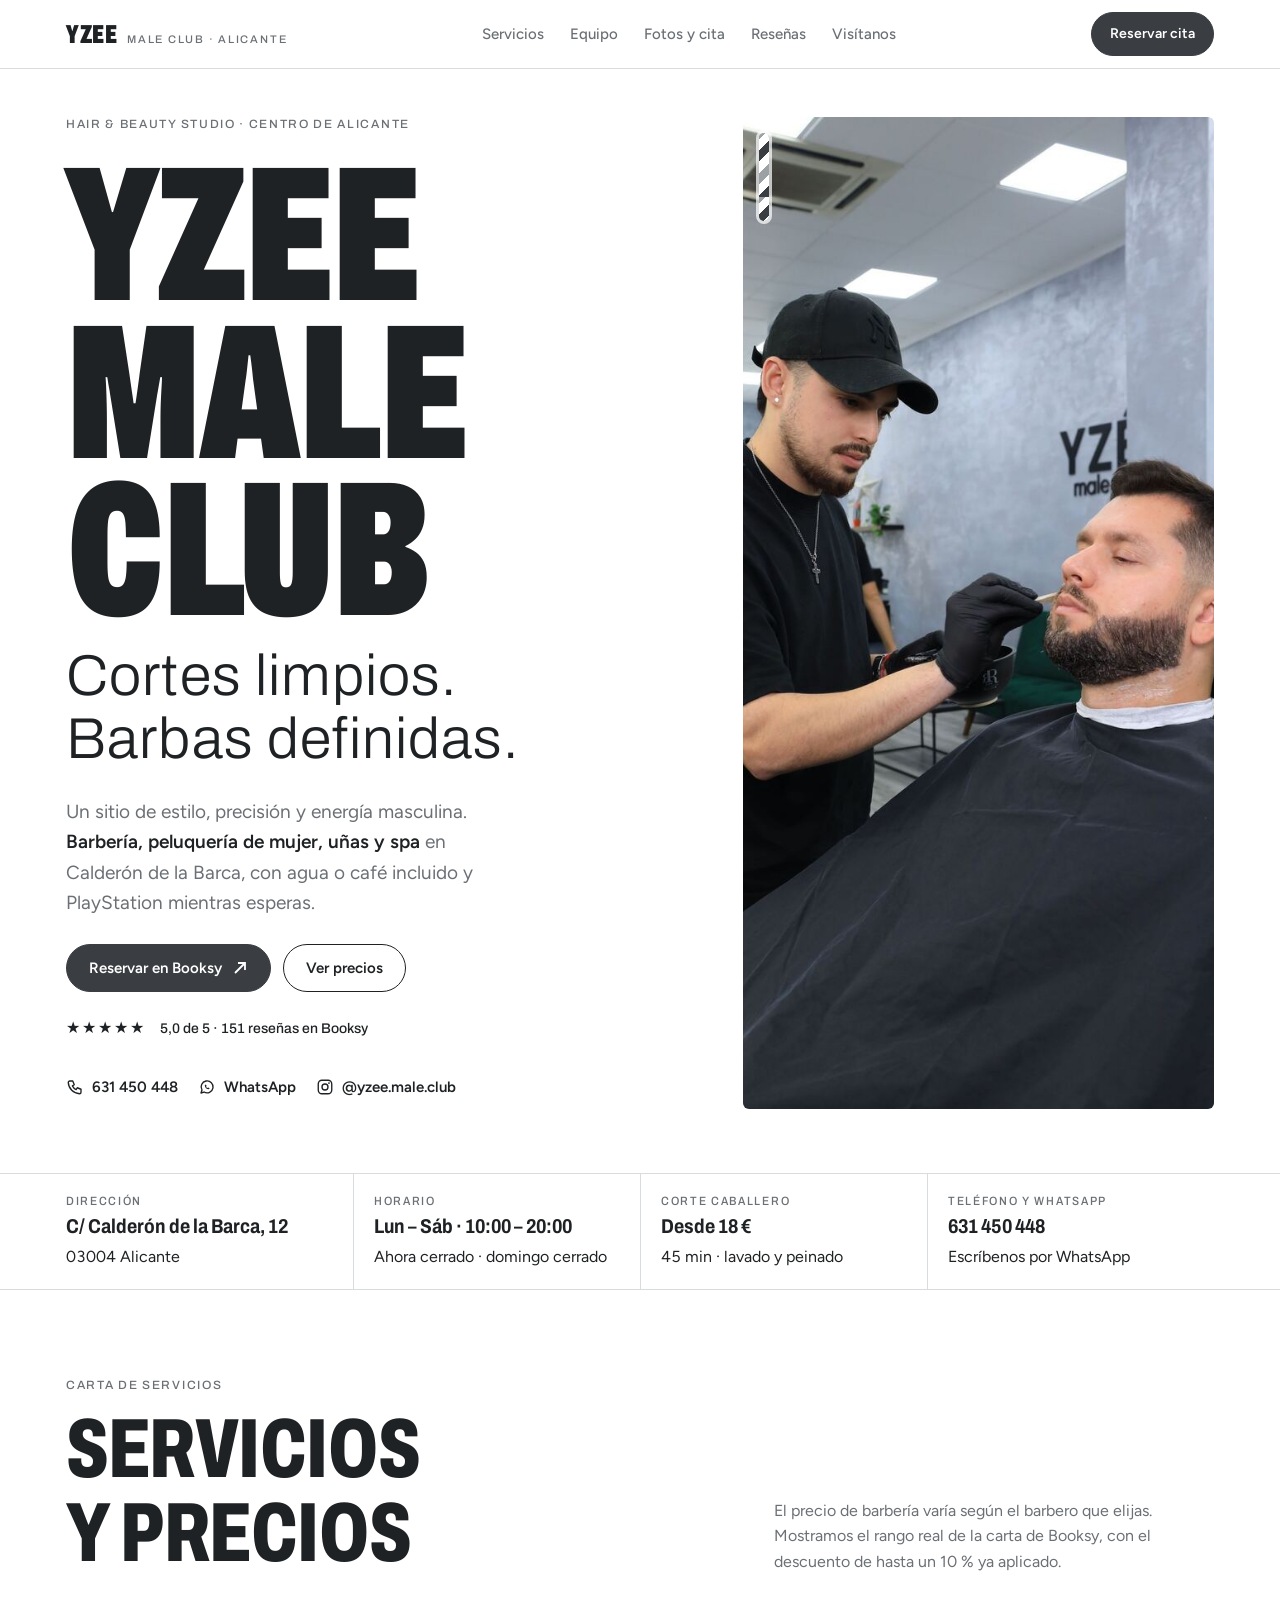
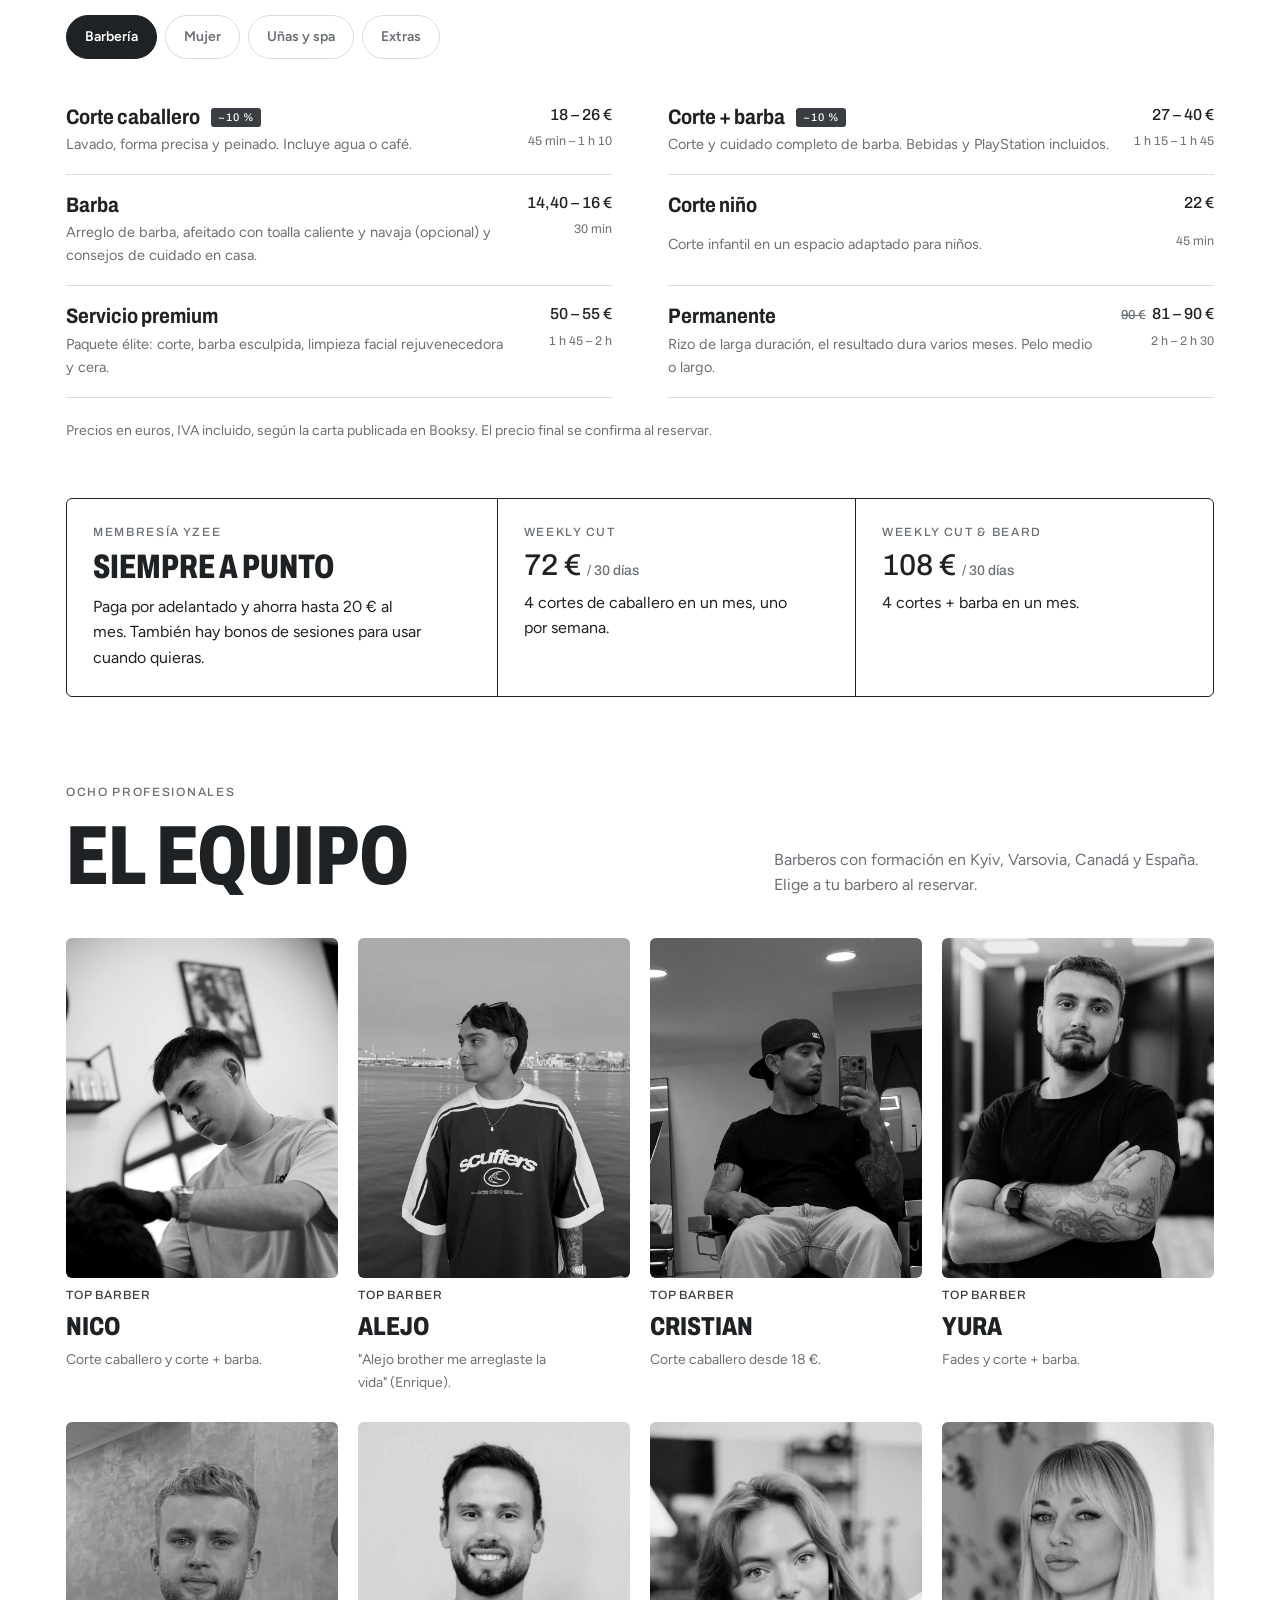
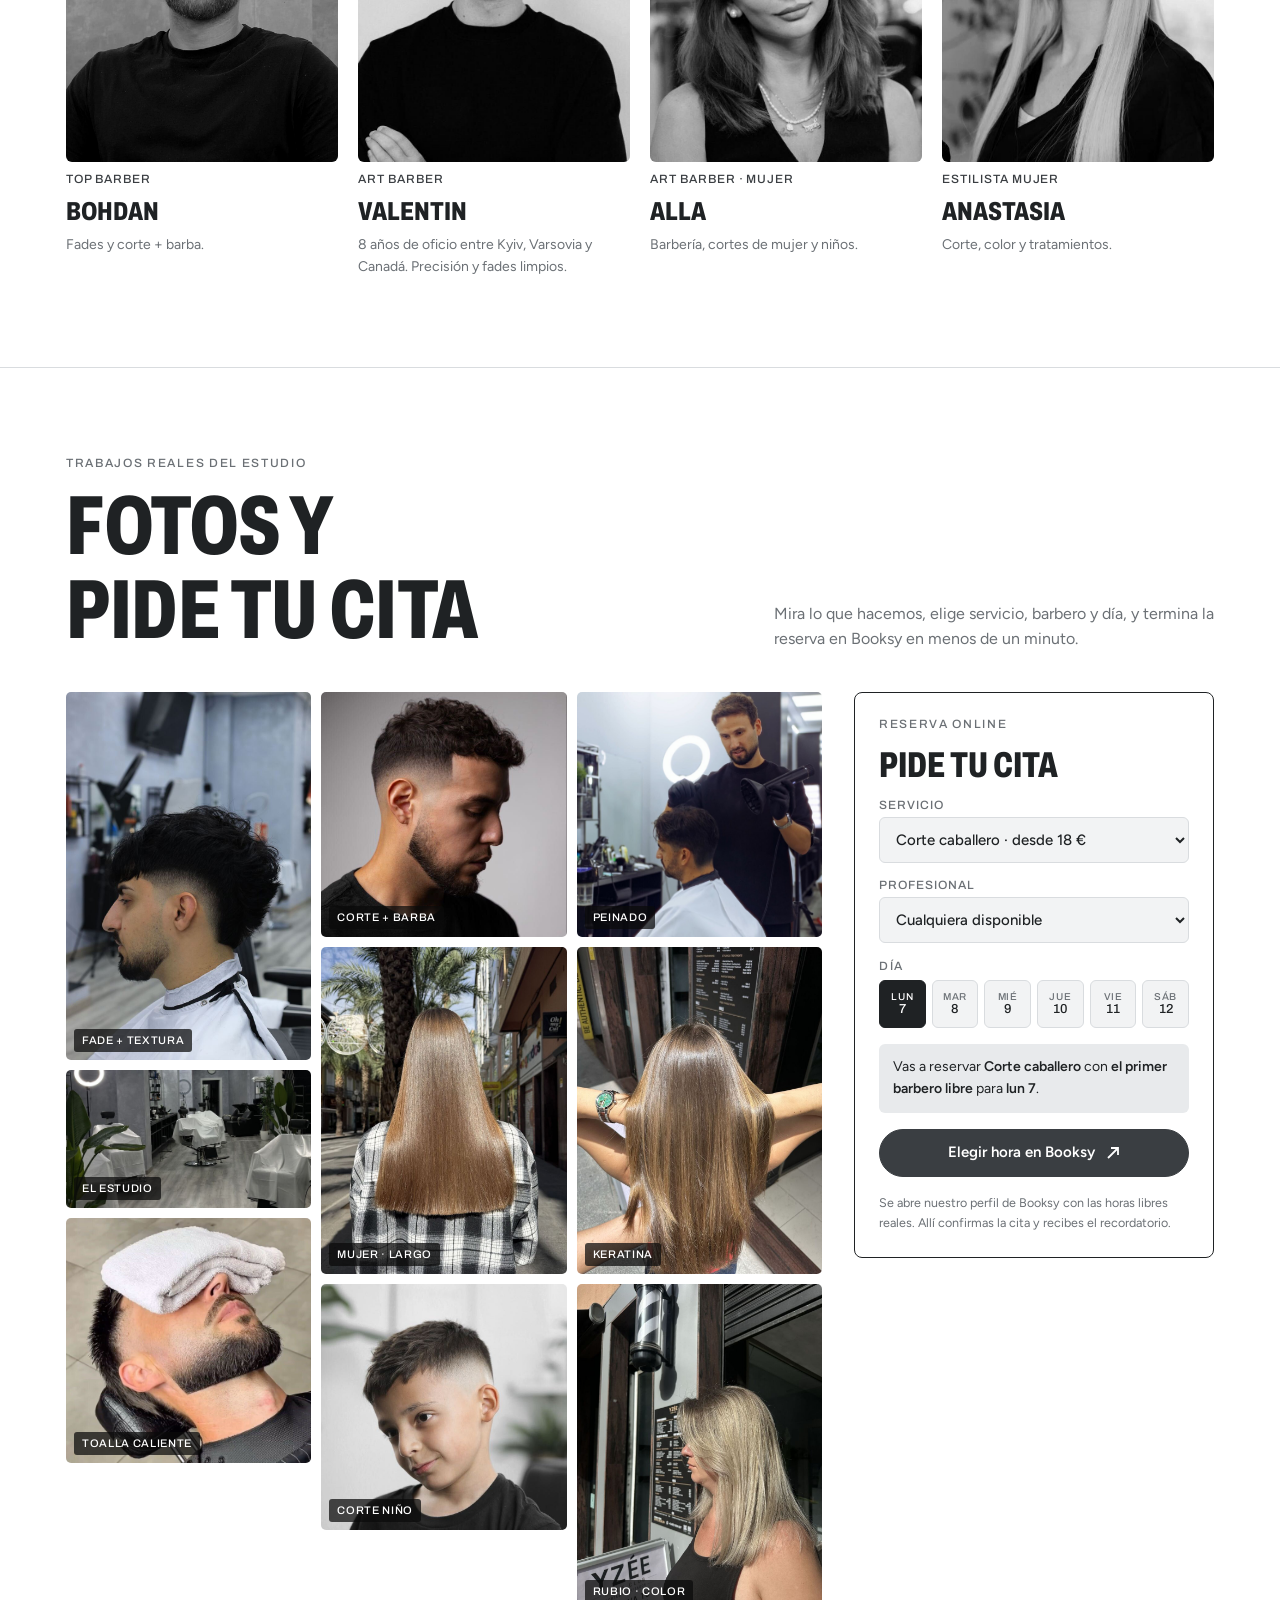
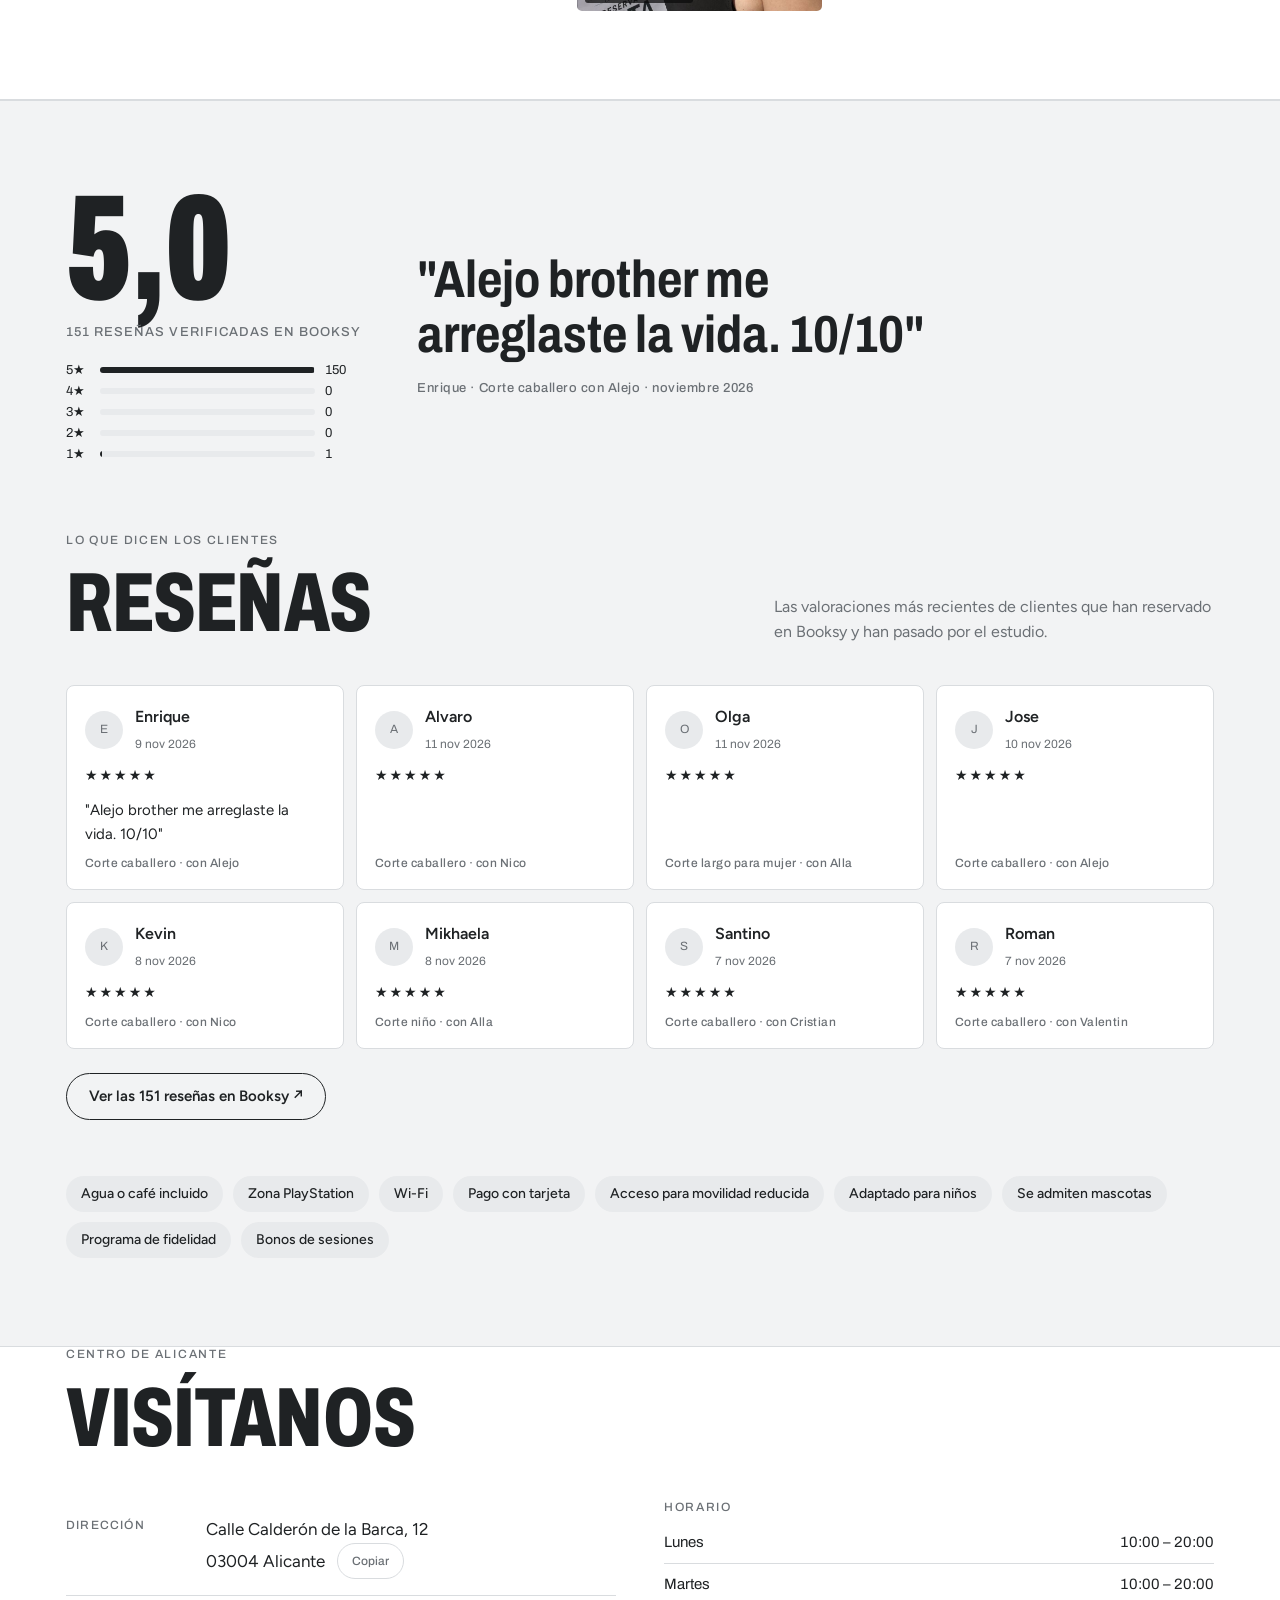
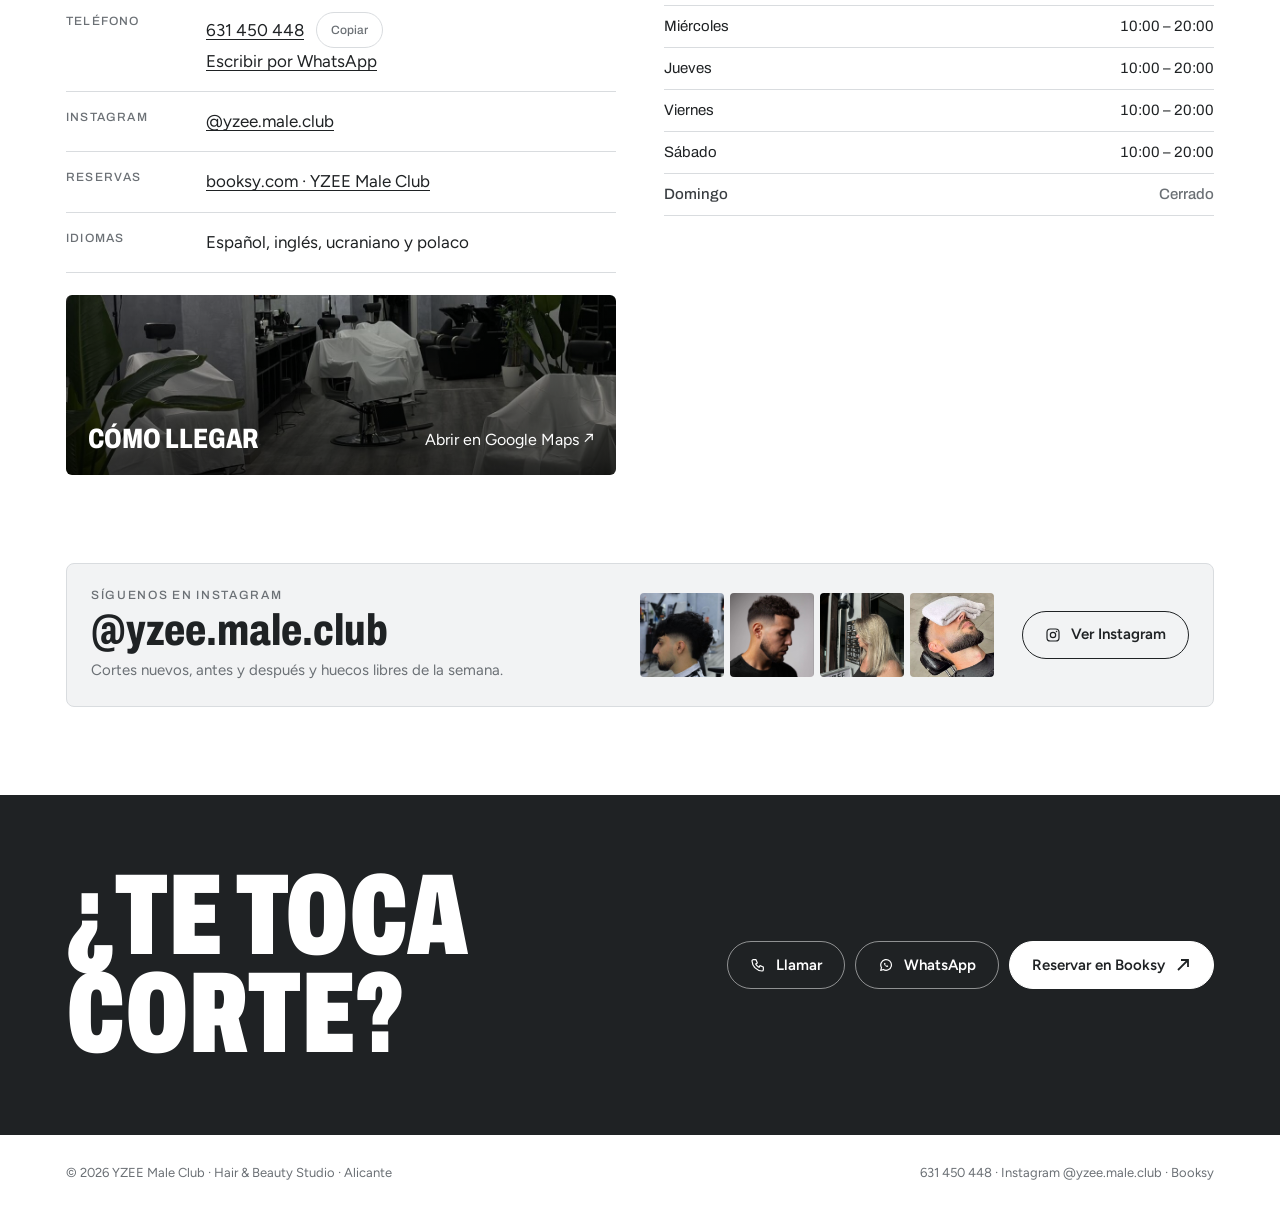
==== commit 86a305d4: "Add phone, WhatsApp and Instagram section Co-Authored-By: Claude Opus 5.5 <noreply@anthropic.com> Cl" ====
--- a/index.html
+++ b/index.html
@@ -20,7 +20,7 @@
 "geo":{"@type":"GeoCoordinates","latitude":38.348994,"longitude":-0.485808},
 "openingHoursSpecification":[{"@type":"OpeningHoursSpecification","dayOfWeek":["Monday","Tuesday","Wednesday","Thursday","Friday","Saturday"],"opens":"10:00","closes":"20:00"}],
 "aggregateRating":{"@type":"AggregateRating","ratingValue":5,"reviewCount":151},
-"priceRange":"€€","sameAs":["https://www.instagram.com/yzee.male.club/","https://booksy.com/es-es/152610_yzee-male-club-hair-beauty-studio_barberia_55436_alicante-alacant"]}
+"telephone":"+34 631 450 448","priceRange":"€€","sameAs":["https://www.instagram.com/yzee.male.club/","https://booksy.com/es-es/152610_yzee-male-club-hair-beauty-studio_barberia_55436_alicante-alacant"]}
 </script>
 <link rel="preconnect" href="https://fonts.googleapis.com">
 <link rel="preconnect" href="https://fonts.gstatic.com" crossorigin>
@@ -230,11 +230,30 @@
 .map-link b{font-weight:800;font-family:var(--font-display);font-stretch:75%;font-size:28px;text-transform:uppercase;line-height:1}
 @media (max-width:760px){.visit{grid-template-columns:1fr}.visit dl{grid-template-columns:110px 1fr}}
 
+.quick{display:flex;flex-wrap:wrap;gap:8px 20px}
+.quick a{display:inline-flex;align-items:center;gap:8px;min-height:44px;font-weight:600;font-size:15px;text-decoration:none}
+.quick a:hover{text-decoration:underline;text-underline-offset:3px}
+.quick svg{width:18px;height:18px;flex:none}
+.ig{padding-block:0 88px}
+.ig-card{display:grid;grid-template-columns:1fr auto auto;align-items:center;gap:28px;padding:24px;border:1px solid var(--line);border-radius:8px;background:var(--surface);text-decoration:none;transition:border-color .2s}
+.ig-card:hover{border-color:var(--ink)}
+.ig-card:hover .btn{background:var(--ink);color:var(--bg)}
+.ig-text{display:flex;flex-direction:column;gap:6px;min-width:0}
+.ig-text b{font-weight:800;font-family:var(--font-display);font-stretch:75%;font-size:clamp(30px,4vw,44px);line-height:1}
+.ig-text span{color:var(--muted);font-size:15px}
+.ig-pics{display:grid;grid-template-columns:repeat(4,84px);gap:6px}
+.ig-pics img{width:84px;height:84px;object-fit:cover;border-radius:4px}
+@media (max-width:860px){.ig-card{grid-template-columns:1fr}.ig-pics{grid-template-columns:repeat(4,1fr)}.ig-pics img{width:100%;height:auto;aspect-ratio:1}}
+.final-cta{display:flex;flex-wrap:wrap;gap:10px}
+.btn--light{border-color:rgba(255,255,255,.5);color:#fff}
+.btn--light:hover{background:#fff;color:var(--ink);border-color:#fff}
 /* final CTA + footer */
 .final{background:var(--ink);color:var(--bg)}
 .final .wrap{padding-block:72px;display:flex;flex-wrap:wrap;align-items:center;justify-content:space-between;gap:28px}
 .final h2{font-weight:900;font-stretch:62%;font-size:clamp(52px,9vw,120px);text-transform:uppercase;line-height:.85}
-.final .btn--book:hover{background:var(--bg);border-color:var(--bg);color:var(--ink)}
+.final .btn--book{background:#fff;border-color:#fff;color:var(--ink)}
+.final .btn--book:hover{background:transparent;color:#fff}
+.ig-card .btn{justify-content:center}
 footer .wrap{padding-block:28px;display:flex;flex-wrap:wrap;justify-content:space-between;gap:12px;font-size:13px;color:var(--muted)}
 footer a{text-decoration:none}
 footer a:hover{text-decoration:underline}
@@ -269,6 +288,7 @@
           <a class="btn" href="#servicios">Ver precios</a>
         </div>
         <div class="rating"><span class="stars" aria-hidden="true">★★★★★</span><span>5,0 de 5 · 151 reseñas en Booksy</span></div>
+        <div class="quick"><a href="tel:+34631450448"><svg viewBox="0 0 24 24" fill="none" aria-hidden="true"><path d="M5 4h4l2 5-2.5 1.5a11 11 0 0 0 5 5L15 13l5 2v4a2 2 0 0 1-2 2A16 16 0 0 1 3 6a2 2 0 0 1 2-2" stroke="currentColor" stroke-width="1.8" stroke-linejoin="round"/></svg>631 450 448</a><a href="https://wa.me/34631450448" target="_blank" rel="noopener"><svg viewBox="0 0 24 24" fill="none" aria-hidden="true"><path d="M4 20l1.3-4A8 8 0 1 1 8 18.7z" stroke="currentColor" stroke-width="1.8" stroke-linejoin="round"/><path d="M9 9.5c0 3 2.5 5.5 5.5 5.5l1-1.5-2-1-1 .8a4 4 0 0 1-1.8-1.8l.8-1-1-2z" fill="currentColor"/></svg>WhatsApp</a><a href="https://www.instagram.com/yzee.male.club/" target="_blank" rel="noopener"><svg viewBox="0 0 24 24" fill="none" aria-hidden="true"><rect x="3" y="3" width="18" height="18" rx="5" stroke="currentColor" stroke-width="1.8"/><circle cx="12" cy="12" r="4" stroke="currentColor" stroke-width="1.8"/><circle cx="17.3" cy="6.7" r="1.2" fill="currentColor"/></svg>@yzee.male.club</a></div>
       </div>
       <div class="hero-photo">
         <img src="img/trabajo-1.jpg" alt="Barbero de YZEE perfilando la barba de un cliente" width="800" height="1200">
@@ -282,7 +302,7 @@
       <div class="fact"><span class="eyebrow">Dirección</span><b><a href="https://www.google.com/maps/search/?api=1&amp;query=Calle+Calder%C3%B3n+de+la+Barca+12+03004+Alicante" target="_blank" rel="noopener">C/ Calderón de la Barca, 12</a></b><span>03004 Alicante</span></div>
       <div class="fact"><span class="eyebrow">Horario</span><b>Lun – Sáb · 10:00 – 20:00</b><span id="open-now">Domingo cerrado</span></div>
       <div class="fact"><span class="eyebrow">Corte caballero</span><b>Desde 18 €</b><span>45 min · lavado y peinado</span></div>
-      <div class="fact"><span class="eyebrow">Idiomas</span><b>ES · EN · UA · PL</b><span>Te atendemos en tu idioma</span></div>
+      <div class="fact"><span class="eyebrow">Teléfono y WhatsApp</span><b><a href="tel:+34631450448">631 450 448</a></b><span><a href="https://wa.me/34631450448" target="_blank" rel="noopener">Escríbenos por WhatsApp</a></span></div>
     </div>
   </div>
 
@@ -497,7 +517,7 @@
             <dt>Dirección</dt>
             <dd>Calle Calderón de la Barca, 12<br>03004 Alicante <button class="copy" type="button" data-copy="Calle Calderón de la Barca, 12, 03004 Alicante">Copiar</button></dd>
             <dt>Teléfono</dt>
-            <dd id="phone">Reservas y consultas por Booksy o Instagram</dd>
+            <dd id="phone"><a href="tel:+34631450448">631 450 448</a> <button class="copy" type="button" data-copy="631 450 448">Copiar</button><br><a href="https://wa.me/34631450448" target="_blank" rel="noopener">Escribir por WhatsApp</a></dd>
             <dt>Instagram</dt>
             <dd><a href="https://www.instagram.com/yzee.male.club/" target="_blank" rel="noopener">@yzee.male.club</a></dd>
             <dt>Reservas</dt>
@@ -525,11 +545,25 @@
     </div>
   </section>
 
+  <section class="ig">
+    <div class="wrap">
+      <a class="ig-card" href="https://www.instagram.com/yzee.male.club/" target="_blank" rel="noopener">
+        <div class="ig-text"><p class="eyebrow">Síguenos en Instagram</p><b>@yzee.male.club</b><span>Cortes nuevos, antes y después y huecos libres de la semana.</span></div>
+        <div class="ig-pics" aria-hidden="true"><img src="img/trabajo-3.jpg" alt="" loading="lazy" width="800" height="1200"><img src="img/s-corte-barba.jpg" alt="" loading="lazy" width="800" height="800"><img src="img/trabajo-5.jpg" alt="" loading="lazy" width="900" height="1200"><img src="img/s-barba.jpg" alt="" loading="lazy" width="1200" height="1200"></div>
+        <span class="btn"><svg viewBox="0 0 24 24" fill="none" aria-hidden="true"><rect x="3" y="3" width="18" height="18" rx="5" stroke="currentColor" stroke-width="1.8"/><circle cx="12" cy="12" r="4" stroke="currentColor" stroke-width="1.8"/><circle cx="17.3" cy="6.7" r="1.2" fill="currentColor"/></svg>Ver Instagram</span>
+      </a>
+    </div>
+  </section>
+
   <section class="final">
     <div class="wrap">
       <h2>¿Te toca<br>corte?</h2>
+      <div class="final-cta">
+      <a class="btn btn--light" href="tel:+34631450448"><svg viewBox="0 0 24 24" fill="none" aria-hidden="true"><path d="M5 4h4l2 5-2.5 1.5a11 11 0 0 0 5 5L15 13l5 2v4a2 2 0 0 1-2 2A16 16 0 0 1 3 6a2 2 0 0 1 2-2" stroke="currentColor" stroke-width="1.8" stroke-linejoin="round"/></svg>Llamar</a>
+      <a class="btn btn--light" href="https://wa.me/34631450448" target="_blank" rel="noopener"><svg viewBox="0 0 24 24" fill="none" aria-hidden="true"><path d="M4 20l1.3-4A8 8 0 1 1 8 18.7z" stroke="currentColor" stroke-width="1.8" stroke-linejoin="round"/><path d="M9 9.5c0 3 2.5 5.5 5.5 5.5l1-1.5-2-1-1 .8a4 4 0 0 1-1.8-1.8l.8-1-1-2z" fill="currentColor"/></svg>WhatsApp</a>
       <a class="btn btn--book" href="https://booksy.com/es-es/152610_yzee-male-club-hair-beauty-studio_barberia_55436_alicante-alacant" target="_blank" rel="noopener">Reservar en Booksy
         <svg viewBox="0 0 16 16" fill="none" aria-hidden="true"><path d="M3 13 13 3M6 3h7v7" stroke="currentColor" stroke-width="1.8"/></svg></a>
+      </div>
     </div>
   </section>
 </main>
@@ -537,7 +571,7 @@
 <footer>
   <div class="wrap">
     <span>© <span id="year">2026</span> YZEE Male Club · Hair &amp; Beauty Studio · Alicante</span>
-    <span><a href="https://www.instagram.com/yzee.male.club/" target="_blank" rel="noopener">Instagram</a> · <a href="https://booksy.com/es-es/152610_yzee-male-club-hair-beauty-studio_barberia_55436_alicante-alacant" target="_blank" rel="noopener">Booksy</a></span>
+    <span><a href="tel:+34631450448">631 450 448</a> · <a href="https://www.instagram.com/yzee.male.club/" target="_blank" rel="noopener">Instagram @yzee.male.club</a> · <a href="https://booksy.com/es-es/152610_yzee-male-club-hair-beauty-studio_barberia_55436_alicante-alacant" target="_blank" rel="noopener">Booksy</a></span>
   </div>
 </footer>
 
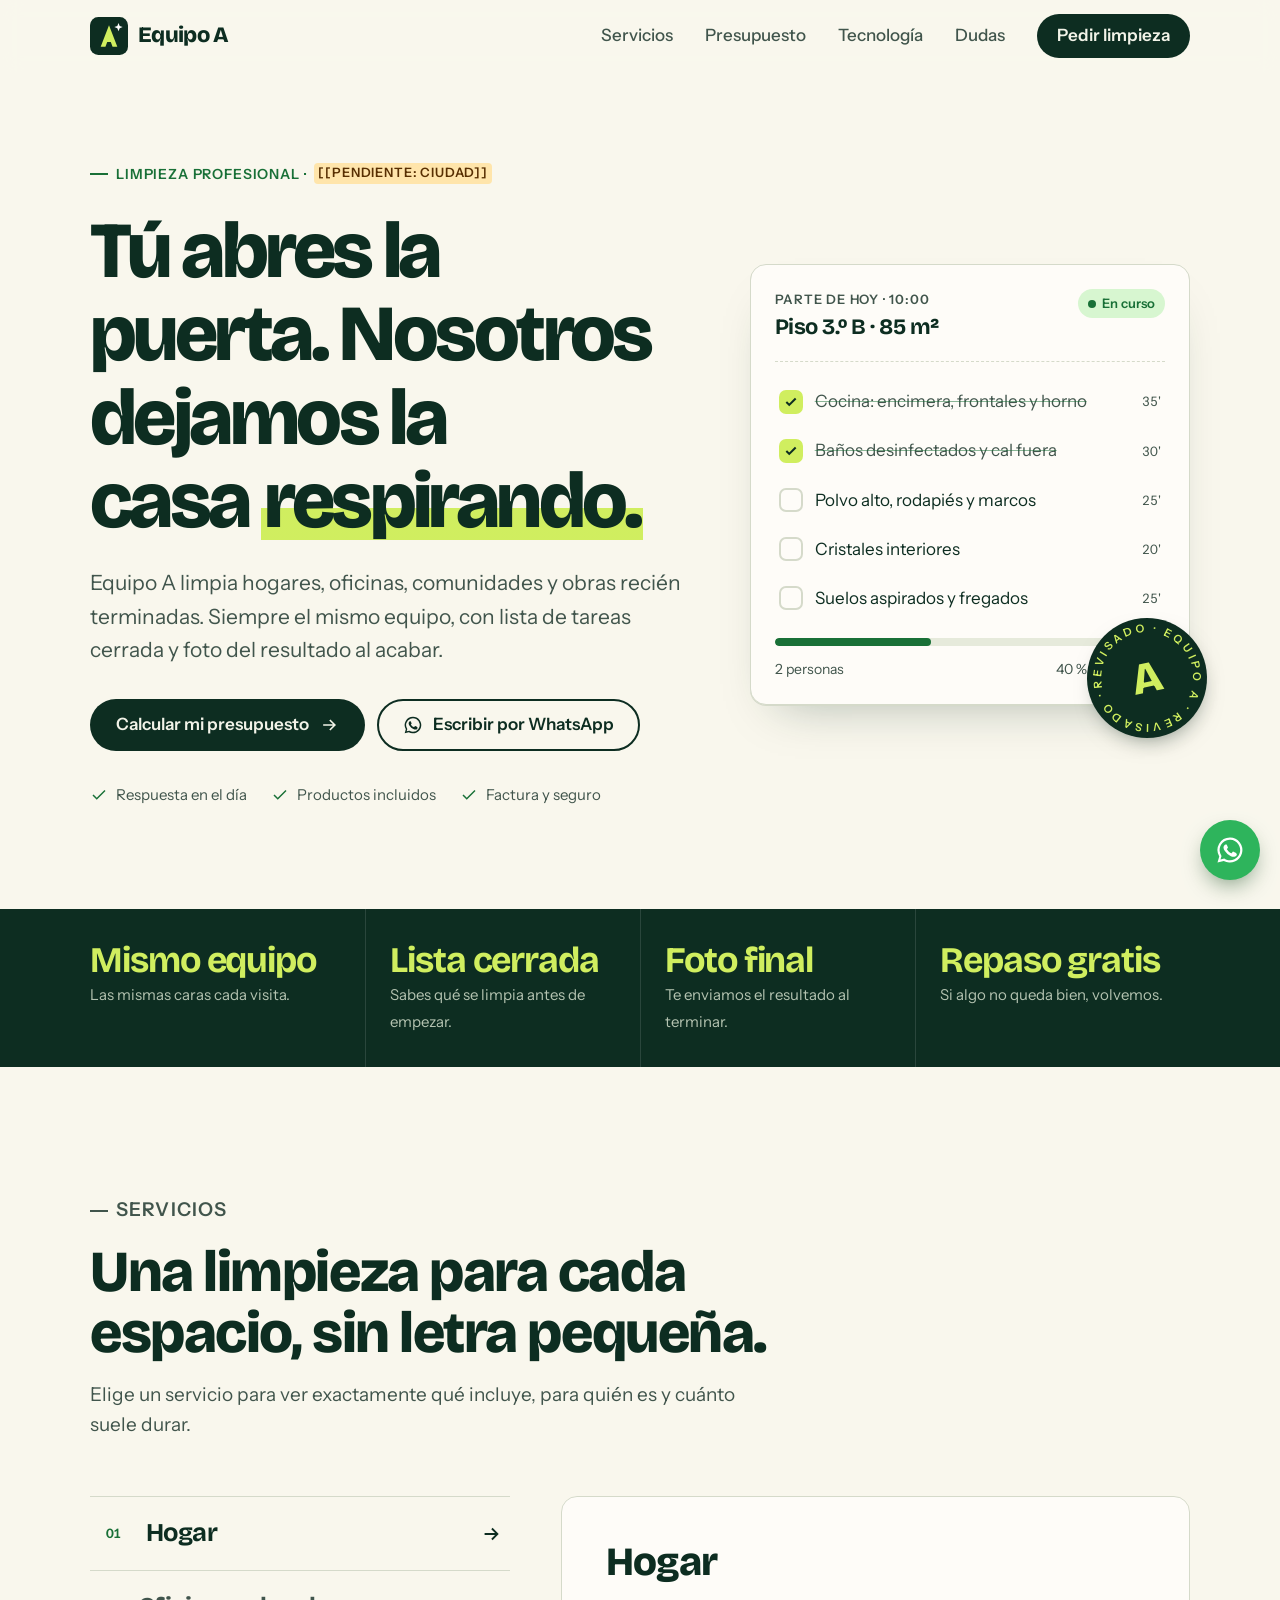
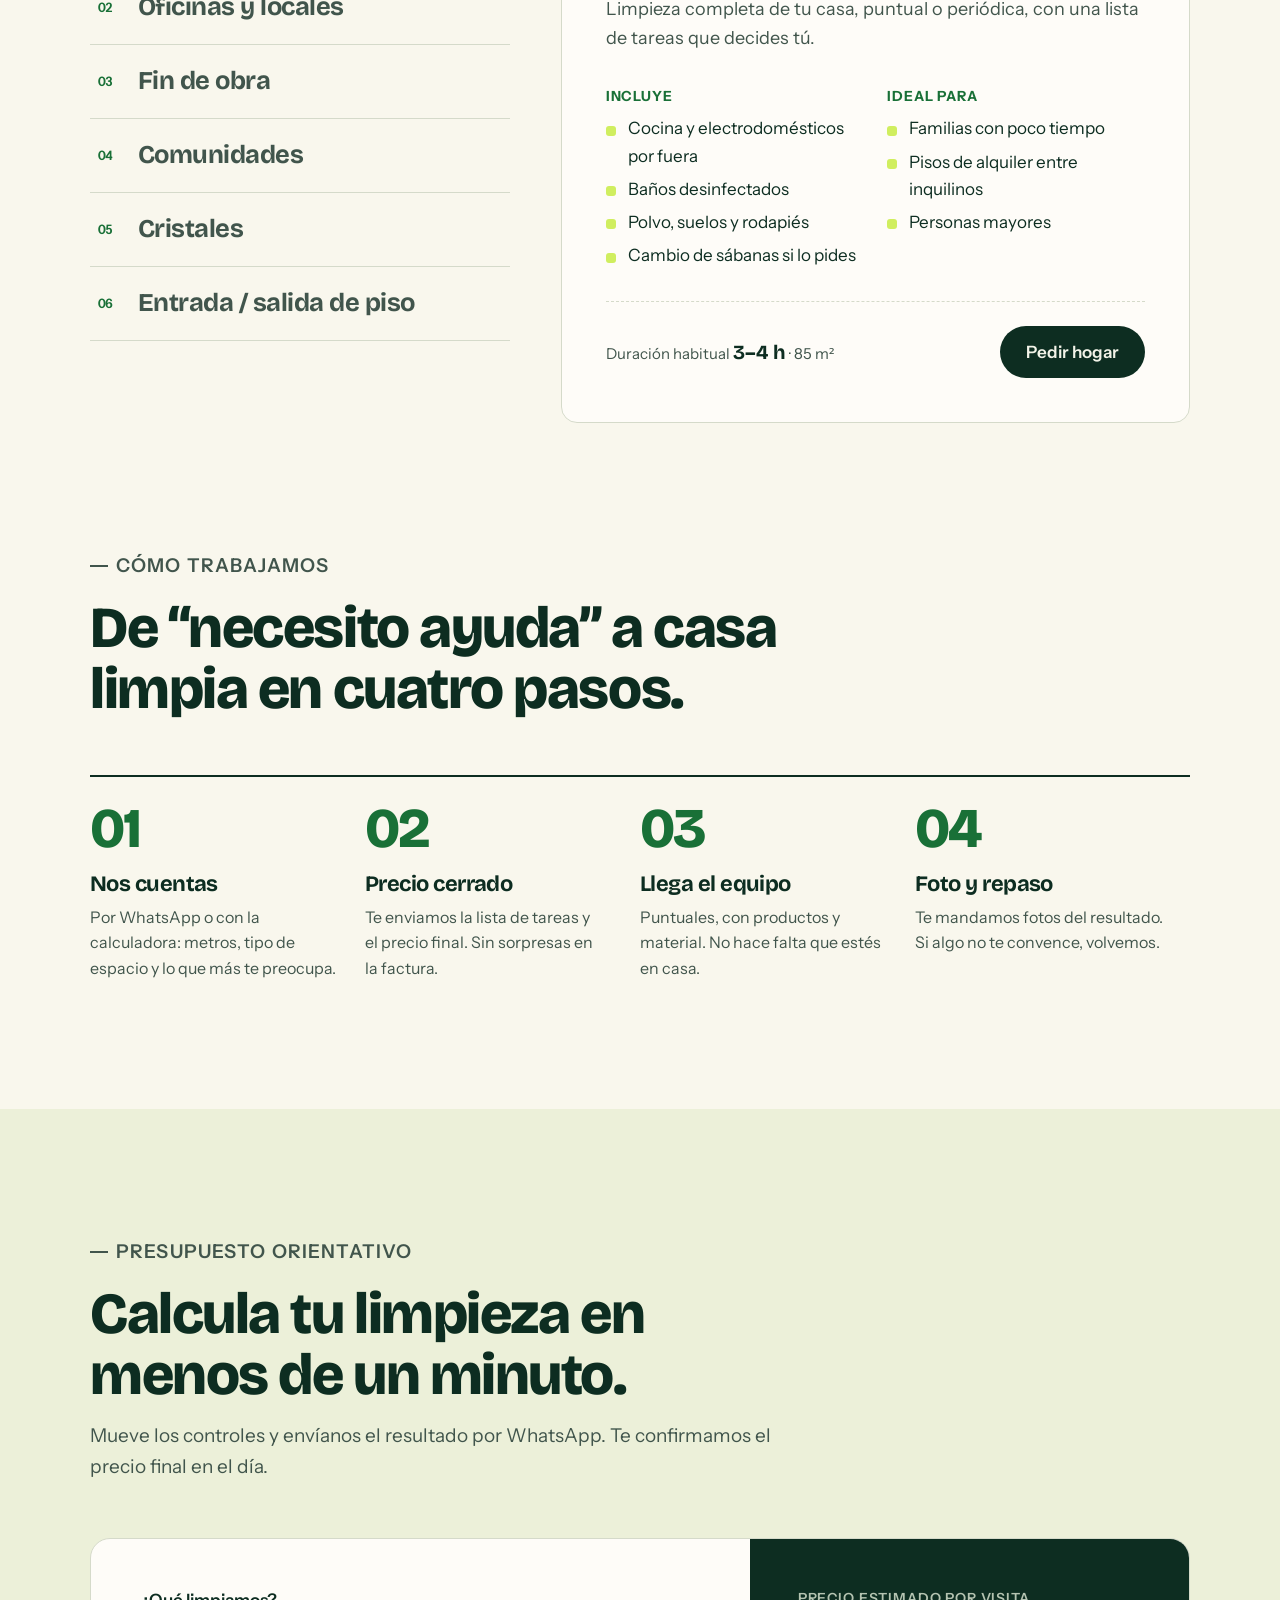
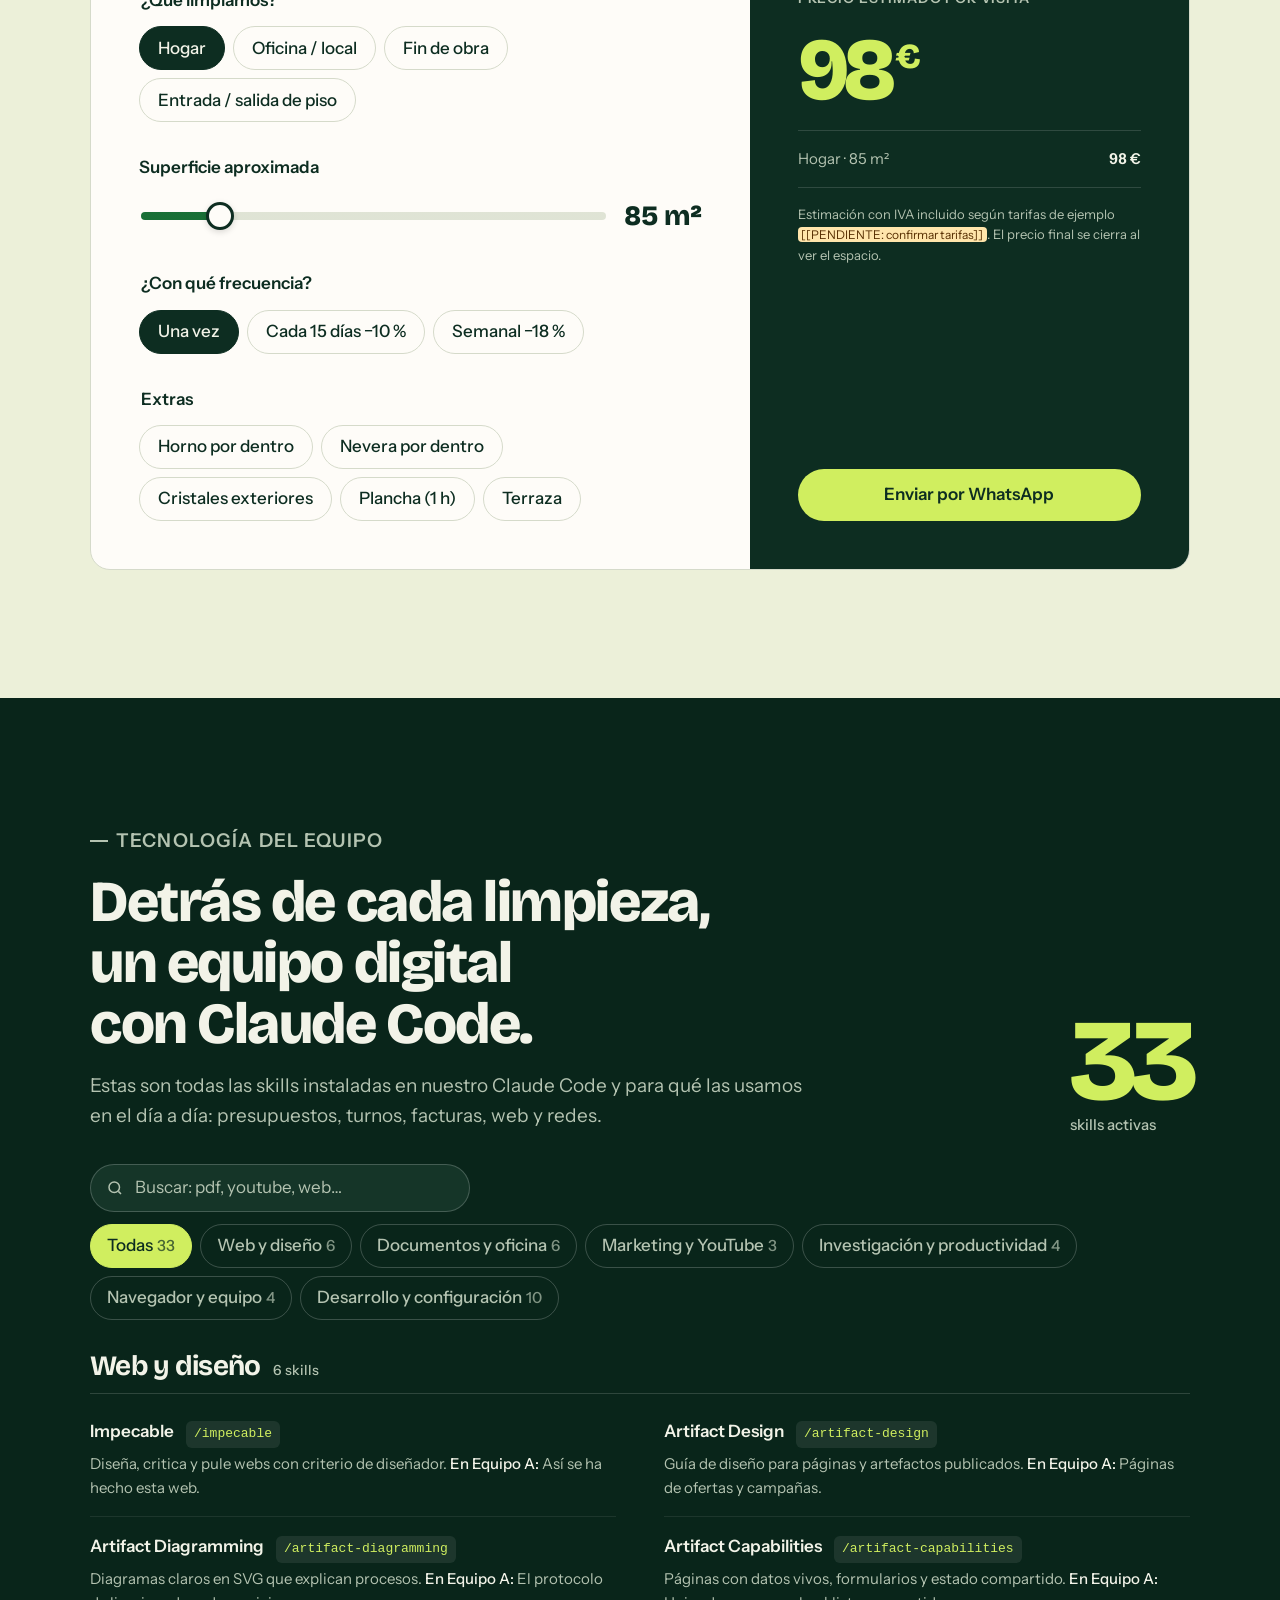
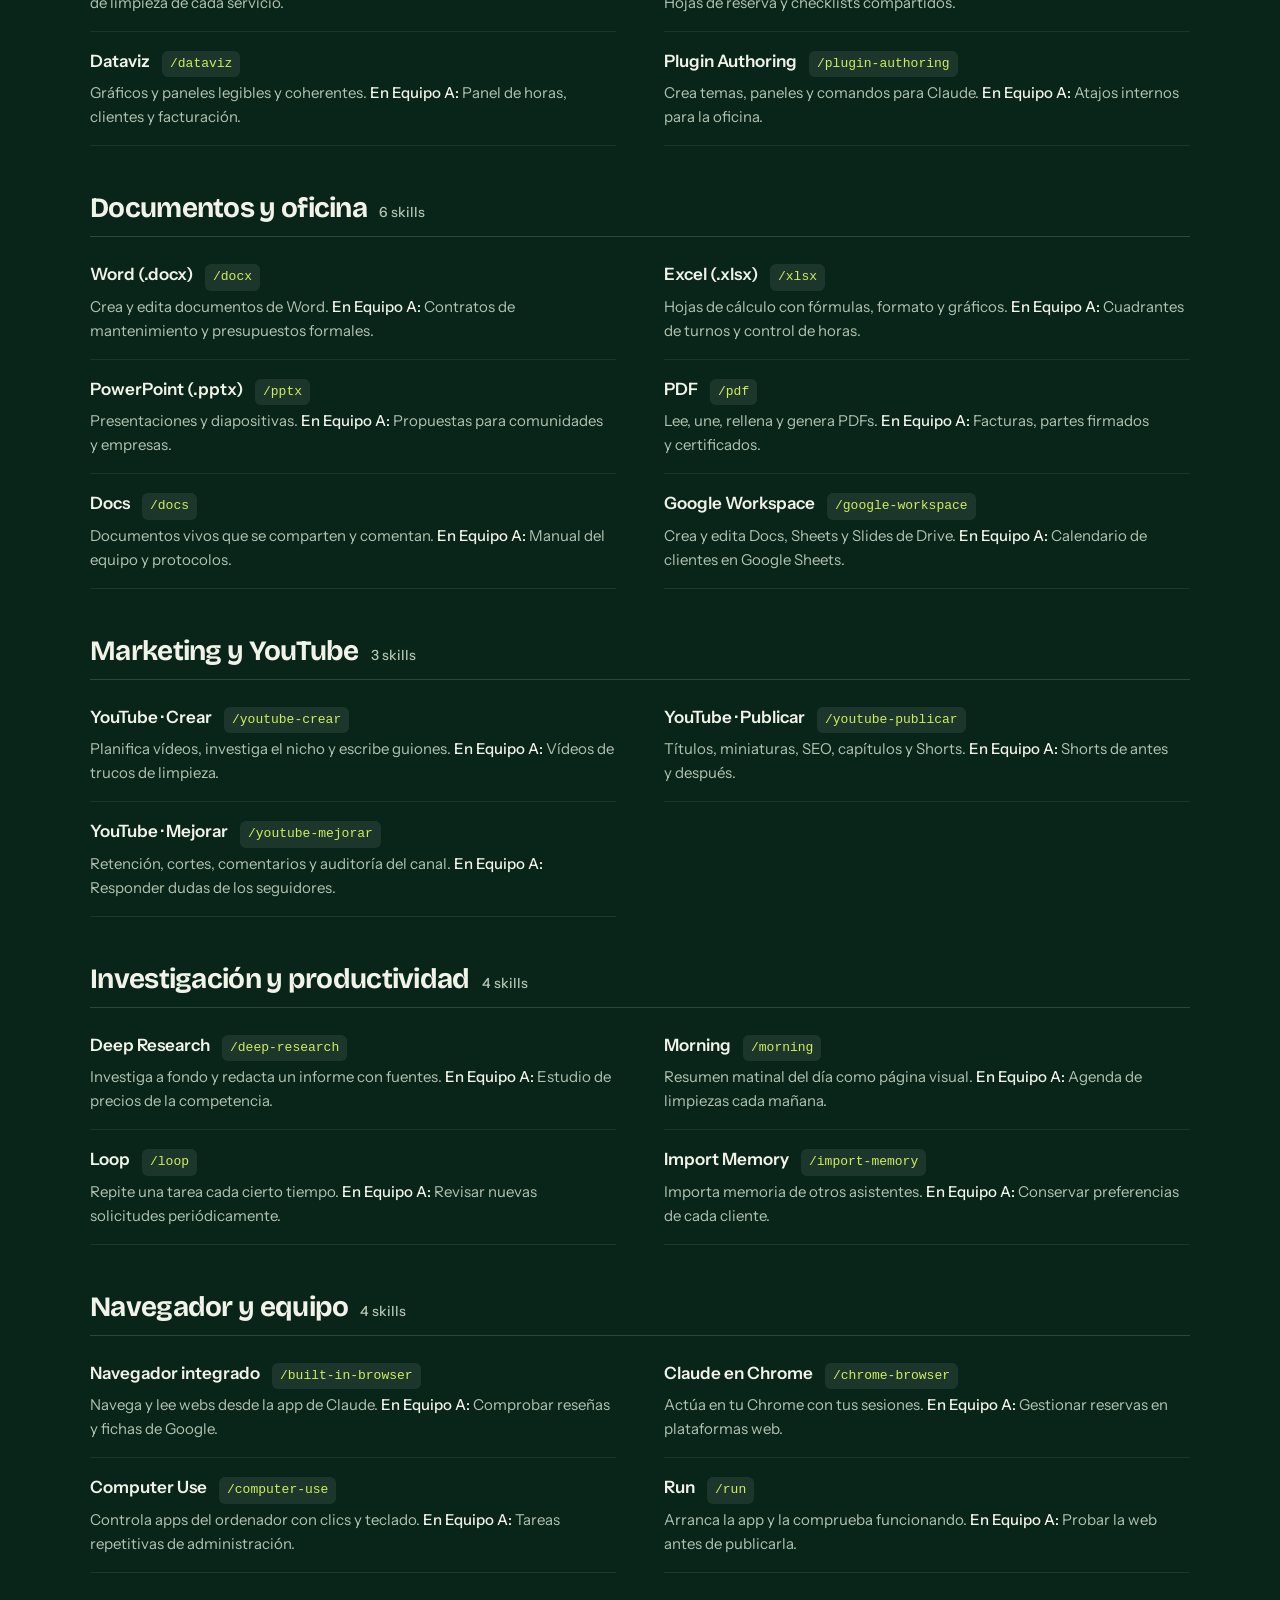
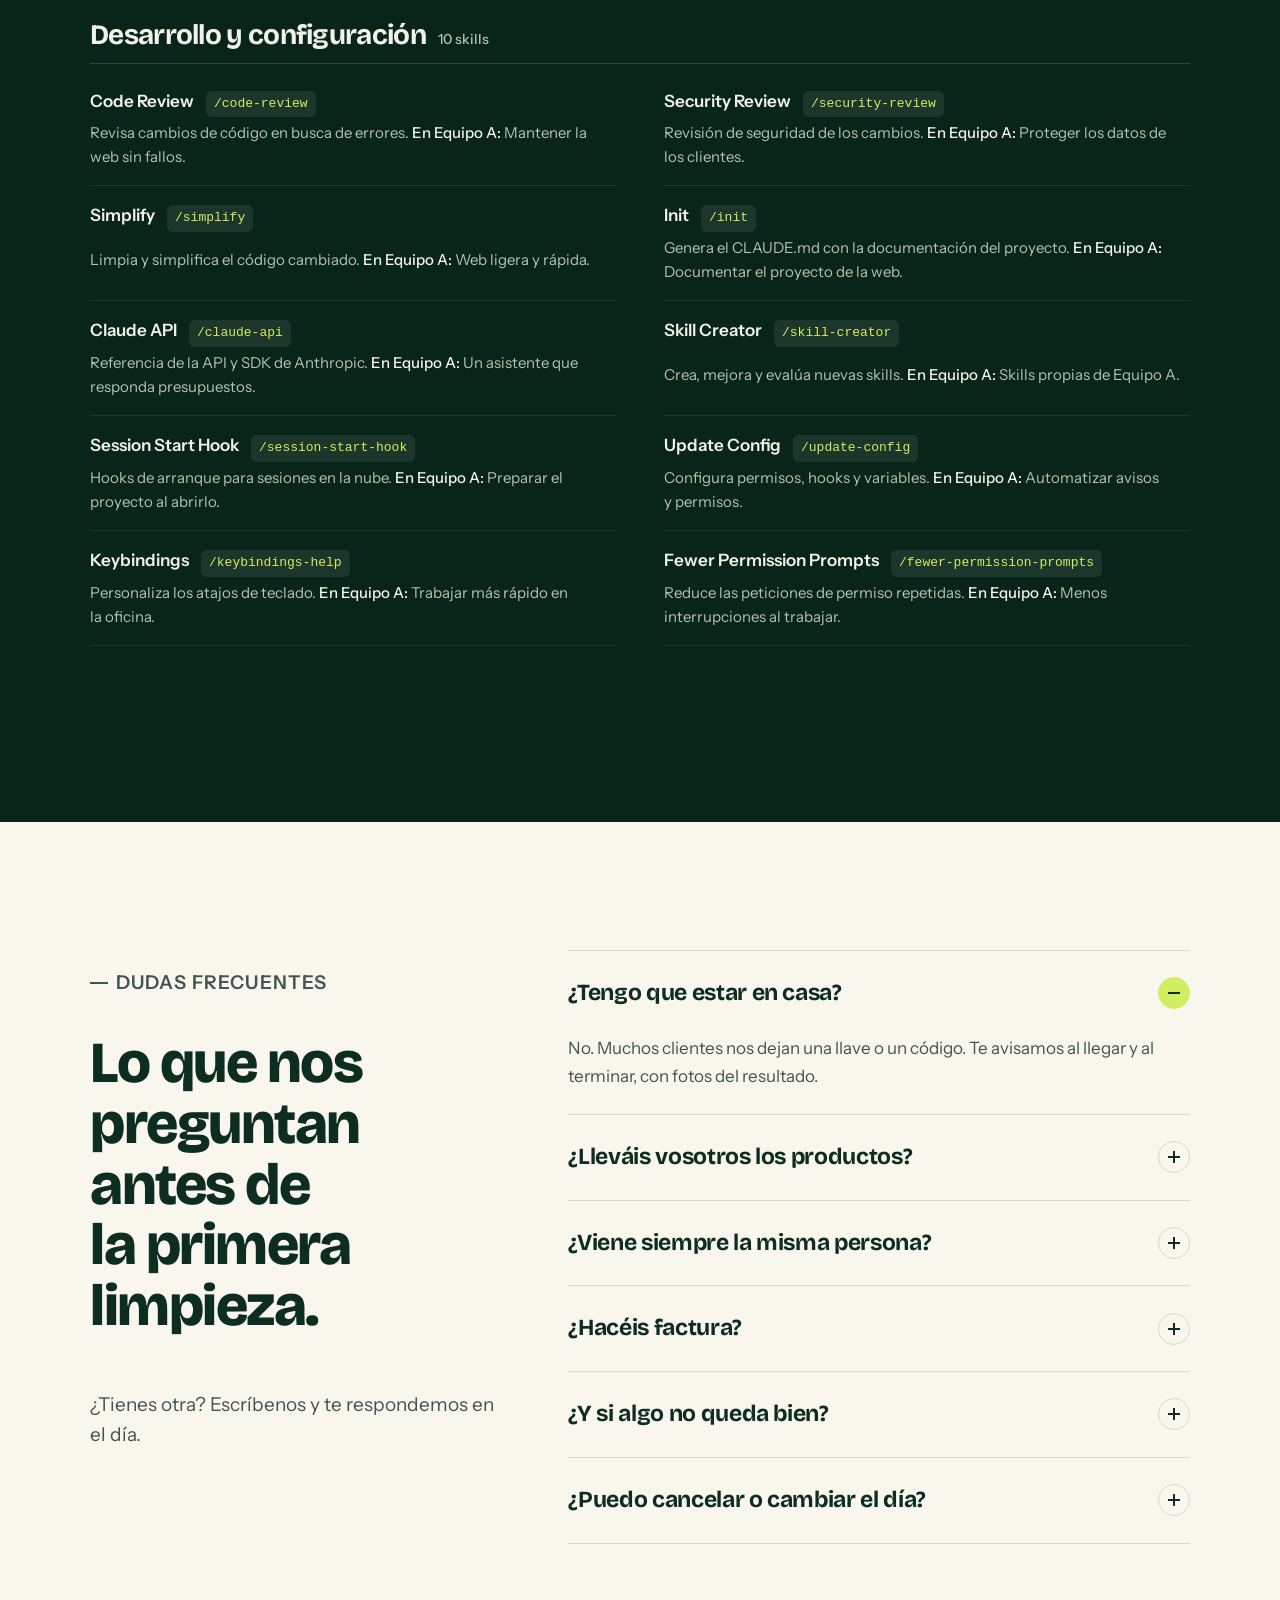
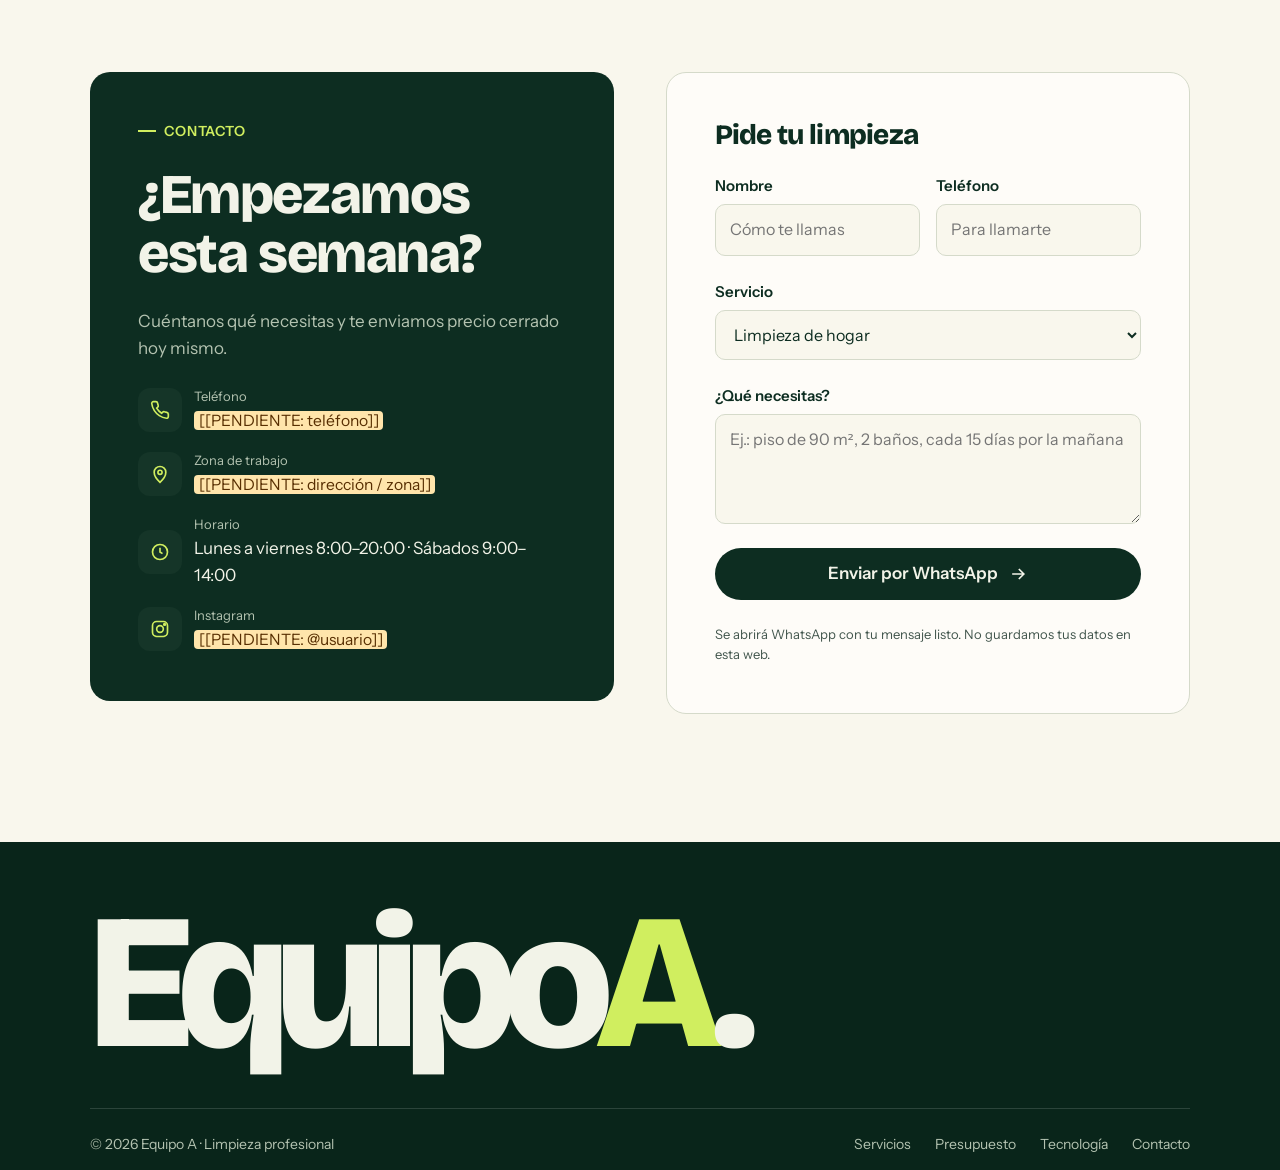
==== commit dd6f9184: "Web de Equipo A: limpieza profesional con calculadora, servicios y skills de Claude Code Co-Authored" ====
--- a/index.html
+++ b/index.html
@@ -2,645 +2,807 @@
 <html lang="es">
 <head>
 <meta charset="utf-8">
-<meta name="viewport" content="width=device-width, initial-scale=1, viewport-fit=cover">
-<title>YZEE Male Club · Barbería en Alicante</title>
-<meta name="claude:viewport-fit-sides" content="cover">
-<meta name="description" content="YZEE Male Club, Hair &amp; Beauty Studio en Alicante. Barbería, peluquería de mujer, uñas y spa. Calle Calderón de la Barca, 12. Reserva tu cita online.">
+<meta name="viewport" content="width=device-width, initial-scale=1">
+<title>Equipo A · Limpieza de hogares, oficinas y fin de obra</title>
+<meta name="description" content="Equipo A: limpieza profesional de casas, oficinas, comunidades y fin de obra. Presupuesto orientativo al momento y respuesta por WhatsApp.">
+<meta name="theme-color" content="#16352b">
 <meta property="og:type" content="website">
-<meta property="og:title" content="YZEE Male Club · Barbería en Alicante">
-<meta property="og:description" content="Barbería, peluquería de mujer, uñas y spa en C/ Calderón de la Barca, 12, Alicante. 5,0 en Booksy con 151 reseñas.">
-<meta property="og:image" content="https://yzee-male-club.vercel.app/img/trabajo-1.jpg">
-<meta property="og:url" content="https://yzee-male-club.vercel.app/">
+<meta property="og:title" content="Equipo A · Limpieza profesional">
+<meta property="og:description" content="Casas, oficinas, comunidades y fin de obra. Calcula tu presupuesto en un minuto.">
 <meta property="og:locale" content="es_ES">
-<meta name="theme-color" content="#ffffff">
-<link rel="icon" href="data:image/svg+xml,%3Csvg xmlns='http://www.w3.org/2000/svg' viewBox='0 0 64 64'%3E%3Crect width='64' height='64' rx='12' fill='%231f2224'/%3E%3Ctext x='32' y='45' font-family='Arial Narrow,Arial,sans-serif' font-weight='900' font-size='38' text-anchor='middle' fill='%23fff'%3EY%3C/text%3E%3C/svg%3E">
-<script type="application/ld+json">
-{"@context":"https://schema.org","@type":"BarberShop","name":"YZEE Male Club | Hair & Beauty Studio","url":"https://yzee-male-club.vercel.app/","image":"https://yzee-male-club.vercel.app/img/local.jpg",
-"address":{"@type":"PostalAddress","streetAddress":"Calle Calderón de la Barca, 12","postalCode":"03004","addressLocality":"Alicante","addressRegion":"Comunidad Valenciana","addressCountry":"ES"},
-"geo":{"@type":"GeoCoordinates","latitude":38.348994,"longitude":-0.485808},
-"openingHoursSpecification":[{"@type":"OpeningHoursSpecification","dayOfWeek":["Monday","Tuesday","Wednesday","Thursday","Friday","Saturday"],"opens":"10:00","closes":"20:00"}],
-"aggregateRating":{"@type":"AggregateRating","ratingValue":5,"reviewCount":151},
-"telephone":"+34 631 450 448","priceRange":"€€","sameAs":["https://www.instagram.com/yzee.male.club/","https://booksy.com/es-es/152610_yzee-male-club-hair-beauty-studio_barberia_55436_alicante-alacant"]}
-</script>
+<link rel="icon" href="data:image/svg+xml,%3Csvg xmlns='http://www.w3.org/2000/svg' viewBox='0 0 64 64'%3E%3Crect width='64' height='64' rx='14' fill='%2316352b'/%3E%3Cpath d='M18 50 32 14l14 36h-8l-3-8h-6l-3 8z' fill='%23d4f26a'/%3E%3Cpath d='M48 10l2 5 5 2-5 2-2 5-2-5-5-2 5-2z' fill='%23fff'/%3E%3C/svg%3E">
 <link rel="preconnect" href="https://fonts.googleapis.com">
 <link rel="preconnect" href="https://fonts.gstatic.com" crossorigin>
-<link rel="stylesheet" href="https://fonts.googleapis.com/css2?family=Archivo:wdth,wght@62..125,400..900&family=Figtree:wght@400;500;600&display=swap">
+<link href="https://fonts.googleapis.com/css2?family=Bricolage+Grotesque:opsz,wght@12..96,500;12..96,700;12..96,800&family=Instrument+Sans:wght@400;500;600&display=swap" rel="stylesheet">
+
+<script type="application/ld+json">
+{
+  "@context": "https://schema.org",
+  "@type": "HouseCleaningService",
+  "name": "Equipo A",
+  "description": "Limpieza profesional de hogares, oficinas, comunidades y fin de obra.",
+  "telephone": "[[PENDIENTE: teléfono]]",
+  "address": {
+    "@type": "PostalAddress",
+    "streetAddress": "[[PENDIENTE: calle y número]]",
+    "addressLocality": "[[PENDIENTE: ciudad]]",
+    "addressCountry": "ES"
+  },
+  "openingHoursSpecification": [
+    {"@type": "OpeningHoursSpecification", "dayOfWeek": ["Monday","Tuesday","Wednesday","Thursday","Friday"], "opens": "08:00", "closes": "20:00"},
+    {"@type": "OpeningHoursSpecification", "dayOfWeek": "Saturday", "opens": "09:00", "closes": "14:00"}
+  ],
+  "priceRange": "€€"
+}
+</script>
+
 <style>
-/* Layout: white and grey studio, condensed sign-style type, charcoal used only for booking actions. Grey bands separate sections. */
 :root{
-  --bg:#ffffff;          /* blanco */
-  --surface:#f2f3f4;     /* gris claro para bandas */
-  --ink:#1f2224;         /* gris carbón */
-  --muted:#6b7075;
-  --line:#d9dcdf;
-  --accent:#3a3e42;      /* gris oscuro para acciones */
-  --accent-ink:#ffffff;
-  --chip:#e8eaec;
-  --font-display:"Archivo","Arial Narrow",Arial,sans-serif;
-  --font-body:"Figtree",system-ui,-apple-system,"Segoe UI",sans-serif;
-  --font-mono:"Archivo","Arial Narrow",Arial,sans-serif;
-  --wrap:1180px;
-  --gutter-l:max(16px, env(safe-area-inset-left, 0px));
-  --gutter-r:max(16px, env(safe-area-inset-right, 0px));
-  color-scheme:light;
+  --bg: oklch(97.4% 0.013 95);
+  --surface: oklch(99.2% 0.006 95);
+  --ink: oklch(27% 0.045 165);
+  --ink-soft: oklch(43% 0.03 165);
+  --accent: oklch(90% 0.17 120);
+  --accent-deep: oklch(48% 0.12 150);
+  --line: oklch(88% 0.022 120);
+  --dark: oklch(24% 0.04 165);
+  --dark-2: oklch(30% 0.045 165);
+  --on-dark: oklch(96% 0.015 110);
+  --on-dark-soft: oklch(80% 0.03 140);
+
+  --f-display: "Bricolage Grotesque", ui-sans-serif, system-ui, sans-serif;
+  --f-body: "Instrument Sans", ui-sans-serif, system-ui, sans-serif;
+
+  --s1: 4px; --s2: 8px; --s3: 12px; --s4: 16px; --s5: 24px; --s6: 32px; --s7: 48px; --s8: 64px; --s9: 96px;
+  --r: 10px;
+  --wrap: 1180px;
+  --ease: cubic-bezier(.2,.7,.2,1);
 }
-
-*{box-sizing:border-box}
-[hidden]{display:none!important}
-html{scroll-behavior:smooth;scroll-padding-top:84px}
-body{margin:0;background:var(--bg);color:var(--ink);font:400 16px/1.6 var(--font-body);-webkit-font-smoothing:antialiased}
-body::before{content:"";position:fixed;inset:0 0 auto;height:env(safe-area-inset-top,0px);z-index:60;background:var(--bg)}
-img{max-width:100%;display:block}
+*,*::before,*::after{box-sizing:border-box}
+html{scroll-behavior:smooth;-webkit-text-size-adjust:100%}
+body{margin:0;background:var(--bg);color:var(--ink);font-family:var(--f-body);font-size:17px;line-height:1.6;overflow-x:hidden}
+img,svg{display:block;max-width:100%}
 a{color:inherit}
-h1,h2,h3{font-family:var(--font-display);text-wrap:balance;margin:0;line-height:1}
+h1,h2,h3{font-family:var(--f-display);line-height:1.05;letter-spacing:-0.025em;margin:0;text-wrap:balance}
 p{margin:0;text-wrap:pretty}
-.eyebrow,.fact span,.item .price,.item .dur,.rating,.bar,.hours,.rv-top span,.svc,cite,.save,.role,figcaption,.days button,.book label,.club .big{font-variant-numeric:tabular-nums;font-stretch:87%}
-.wrap{max-width:var(--wrap);margin:0 auto;padding-left:var(--gutter-l);padding-right:var(--gutter-r)}
-.eyebrow{font:500 12px/1.2 var(--font-mono);letter-spacing:.14em;text-transform:uppercase;color:var(--muted)}
-:focus-visible{outline:2px solid var(--accent);outline-offset:3px;border-radius:4px}
-
-/* buttons */
-.btn{display:inline-flex;align-items:center;gap:10px;font:600 15px/1 var(--font-body);text-decoration:none;padding:15px 22px;border-radius:999px;border:1.5px solid var(--ink);color:var(--ink);background:transparent;cursor:pointer;transition:background .2s,color .2s,transform .2s}
-.btn:hover{background:var(--ink);color:var(--bg)}
-.btn:active{transform:scale(.98)}
-.btn--book{background:var(--accent);border-color:var(--accent);color:var(--accent-ink)}
-.btn--book:hover{background:var(--ink);border-color:var(--ink);color:var(--bg)}
-.btn svg{width:16px;height:16px}
-
-/* header */
-.top{position:sticky;top:env(safe-area-inset-top,0px);z-index:50;background:color-mix(in srgb,var(--bg) 88%,transparent);backdrop-filter:blur(10px);-webkit-backdrop-filter:blur(10px);border-bottom:1px solid var(--line)}
-.top .wrap{display:flex;align-items:center;justify-content:space-between;gap:16px;height:68px}
-.brand{display:flex;align-items:baseline;gap:10px;text-decoration:none}
-.brand b{font:900 26px/1 var(--font-display);font-stretch:62%;letter-spacing:.02em}
-.brand span{font:500 11px/1 var(--font-mono);letter-spacing:.16em;text-transform:uppercase;color:var(--muted)}
-.nav{display:flex;gap:26px}
-.nav a{text-decoration:none;font-weight:500;font-size:15px;color:var(--muted)}
-.nav a:hover{color:var(--ink)}
-.top .btn{padding:14px 18px;font-size:14px;min-height:44px}
-@media (max-width:860px){.nav{display:none}.brand span{display:none}}
-
-/* hero */
-.hero{padding-block:48px 28px}
-.hero-grid{display:grid;grid-template-columns:1.15fr .85fr;gap:40px;align-items:stretch}
-.hero h1{font-weight:900;font-stretch:62%;font-size:clamp(84px,15vw,200px);line-height:.82;letter-spacing:-.01em;text-transform:uppercase}
-.hero h1 .thin{display:block;font-weight:300;font-stretch:100%;font-size:.3em;letter-spacing:.02em;line-height:1.1;margin-top:.25em;text-transform:none}
-.hero-copy{display:flex;flex-direction:column;gap:26px}
-.hero-lede{font-size:19px;max-width:34ch;color:var(--muted)}
-.hero-lede strong{color:var(--ink);font-weight:600}
-.cta-row{display:flex;flex-wrap:wrap;gap:12px}
-.rating{display:flex;align-items:center;gap:14px;font:500 14px/1.3 var(--font-mono)}
-.stars{color:var(--ink);letter-spacing:2px;font-size:16px}
-.hero-photo{position:relative;border-radius:6px;overflow:hidden;min-height:420px;max-width:100%}
-.hero-photo img{position:absolute;inset:0}
-.hero-photo img{width:100%;height:100%;object-fit:cover}
-.pole{position:absolute;left:16px;top:16px;width:10px;height:88px;border-radius:6px;background:repeating-linear-gradient(-45deg,#3a3e42 0 8px,#fff 8px 16px,#9ca1a6 16px 24px,#fff 24px 32px);background-size:100% 64px;animation:pole 2.4s linear infinite;box-shadow:0 0 0 3px rgba(255,255,255,.7)}
-@keyframes pole{to{background-position:0 64px}}
-@media (prefers-reduced-motion:reduce){.pole{animation:none}html{scroll-behavior:auto}}
-@media (max-width:860px){.hero-grid{grid-template-columns:1fr}.hero-photo{aspect-ratio:5/4;min-height:0}}
-
-/* facts strip */
-.facts{border-block:1px solid var(--line);margin-top:36px}
-.facts .wrap{display:grid;grid-template-columns:repeat(4,1fr);gap:0}
-.fact{padding:20px 20px 20px 0;display:flex;flex-direction:column;gap:6px;min-width:0}
-.fact + .fact{padding-left:20px;border-left:1px solid var(--line)}
-.fact b{font:700 20px/1.15 var(--font-display);font-stretch:85%}
-.fact a{text-decoration:none}
-.fact a:hover{text-decoration:underline}
-@media (max-width:860px){.facts .wrap{grid-template-columns:1fr 1fr}.fact:nth-child(3){padding-left:0;border-left:0}.fact:nth-child(n+3){border-top:1px solid var(--line)}}
-@media (max-width:440px){.facts .wrap{grid-template-columns:1fr}.fact,.fact + .fact{padding-left:0;border-left:0}.fact + .fact{border-top:1px solid var(--line)}}
-
-/* sections */
-section.block{padding-block:88px}
-.head{display:flex;flex-wrap:wrap;justify-content:space-between;align-items:end;gap:20px 40px;margin-bottom:40px}
-.head h2{font-weight:800;font-stretch:70%;font-size:clamp(44px,7vw,84px);text-transform:uppercase;letter-spacing:-.005em}
-.head p{max-width:44ch;color:var(--muted)}
-.head .eyebrow{margin-bottom:14px}
-
-/* services */
-.tabs{display:flex;flex-wrap:wrap;gap:8px;margin-bottom:28px}
-.tab{font:600 14px/1 var(--font-body);min-height:44px;padding:12px 18px;border-radius:999px;border:1px solid var(--line);background:transparent;color:var(--muted);cursor:pointer}
-.tab[aria-selected="true"]{background:var(--ink);color:var(--bg);border-color:var(--ink)}
-.menu{display:grid;grid-template-columns:1fr 1fr;gap:0 56px}
-.item{display:grid;grid-template-columns:1fr auto;gap:4px 20px;padding:18px 0;border-bottom:1px solid var(--line);min-width:0}
-.item h3{font:700 21px/1.15 var(--font-display);font-stretch:85%}
-.item .price{font:500 16px/1.3 var(--font-mono);font-variant-numeric:tabular-nums;text-align:right;white-space:nowrap}
-.item .price s{color:var(--muted);font-size:13px;margin-right:6px}
-.item p{grid-column:1/-1;color:var(--muted);font-size:14.5px;max-width:60ch}
-.item .dur{font:400 12.5px/1.3 var(--font-mono);color:var(--muted);text-align:right;white-space:nowrap;grid-column:2;grid-row:2}
-.item p{grid-row:2;grid-column:1}
-.save{display:inline-block;font:500 11px/1 var(--font-mono);letter-spacing:.08em;text-transform:uppercase;background:var(--accent);color:var(--accent-ink);padding:4px 7px;border-radius:3px;margin-left:8px;vertical-align:3px}
-.menu-note{margin-top:22px;font-size:14px;color:var(--muted)}
-@media (max-width:760px){.menu{grid-template-columns:1fr}}
-
-.club{margin-top:56px;display:grid;grid-template-columns:1.2fr 1fr 1fr;gap:0;border:1.5px solid var(--ink);border-radius:6px;overflow:hidden}
-.club > div{padding:26px;display:flex;flex-direction:column;gap:10px;min-width:0}
-.club > div + div{border-left:1.5px solid var(--ink)}
-.club h3{font-weight:800;font-stretch:70%;font-size:34px;text-transform:uppercase}
-.club .big{font:500 30px/1 var(--font-mono);font-variant-numeric:tabular-nums}
-.club .big small{font-size:14px;color:var(--muted)}
-@media (max-width:760px){.club{grid-template-columns:1fr}.club > div + div{border-left:0;border-top:1.5px solid var(--ink)}}
-
-/* team */
-.team{display:grid;grid-template-columns:repeat(4,1fr);gap:28px 20px}
-.member{display:flex;flex-direction:column;gap:10px;min-width:0}
-.member figure{margin:0;aspect-ratio:4/5;border-radius:6px;overflow:hidden;background:var(--chip)}
-.member img{width:100%;height:100%;object-fit:cover;filter:grayscale(1) contrast(1.05);transition:filter .35s}
-.member:hover img{filter:none}
-.member h3{font-weight:800;font-stretch:75%;font-size:26px;text-transform:uppercase}
-.member .role{font:500 12px/1.3 var(--font-mono);letter-spacing:.08em;text-transform:uppercase;color:var(--accent)}
-.member p{font-size:14px;color:var(--muted)}
-@media (max-width:900px){.team{grid-template-columns:repeat(2,1fr)}}
-
-/* photos + booking */
-.photos{background:var(--surface);border-block:1px solid var(--line)}
-#fotos{background:var(--bg)}
-.ph-grid{display:grid;grid-template-columns:1fr 360px;gap:32px;align-items:start}
-.gallery{columns:3;column-gap:10px;min-width:0}
-.gallery button{all:unset;display:block;break-inside:avoid;margin-bottom:10px;cursor:zoom-in;border-radius:5px;overflow:hidden;position:relative;background:var(--chip)}
-.gallery button:focus-visible{outline:2px solid var(--accent);outline-offset:2px}
-.gallery img{width:100%;height:auto;transition:transform .5s}
-.gallery button:hover img{transform:scale(1.04)}
-.gallery figcaption{position:absolute;left:8px;bottom:8px;font:500 11px/1 var(--font-mono);letter-spacing:.06em;text-transform:uppercase;background:rgba(10,10,10,.72);color:#fff;padding:6px 8px;border-radius:3px}
-@media (max-width:560px){.gallery{columns:2}}
-
-.book{position:sticky;top:calc(env(safe-area-inset-top,0px) + 92px);background:var(--bg);border:1.5px solid var(--ink);border-radius:8px;padding:24px;display:flex;flex-direction:column;gap:16px}
-.book h3{font-weight:800;font-stretch:70%;font-size:36px;text-transform:uppercase}
-.book label{display:flex;flex-direction:column;gap:6px;font:500 12px/1 var(--font-mono);letter-spacing:.08em;text-transform:uppercase;color:var(--muted)}
-.book select{font:500 15px/1.2 var(--font-body);color:var(--ink);background:var(--surface);border:1px solid var(--line);border-radius:6px;padding:12px;appearance:auto;width:100%}
-.days{display:grid;grid-template-columns:repeat(6,1fr);gap:6px}
-.days button{font:500 13px/1.1 var(--font-mono);min-height:48px;padding:9px 0;border-radius:6px;border:1px solid var(--line);background:var(--surface);color:var(--ink);cursor:pointer;text-align:center}
-.days button small{display:block;font-size:10px;color:var(--muted);text-transform:uppercase;letter-spacing:.06em}
-.days button[aria-pressed="true"]{background:var(--ink);color:var(--bg);border-color:var(--ink)}
-.days button[aria-pressed="true"] small{color:var(--bg)}
-.summary{font-size:14px;background:var(--chip);border-radius:6px;padding:12px 14px}
-.summary b{font-weight:600}
-.book .btn{justify-content:center}
-.book .fine{font-size:12.5px;color:var(--muted)}
-@media (max-width:940px){.ph-grid{grid-template-columns:1fr}.book{position:static}}
-
-/* lightbox */
-.lb{position:fixed;inset:0;z-index:80;background:rgba(8,9,10,.92);display:flex;align-items:center;justify-content:center;padding:calc(env(safe-area-inset-top,0px) + 56px) var(--gutter-r) calc(env(safe-area-inset-bottom,0px) + 24px) var(--gutter-l)}
-.lb img{max-height:100%;max-width:100%;border-radius:4px;object-fit:contain}
-.lb button{position:absolute;top:calc(env(safe-area-inset-top,0px) + 12px);right:calc(env(safe-area-inset-right,0px) + 12px);font:600 14px/1 var(--font-body);color:#fff;background:transparent;border:1px solid rgba(255,255,255,.4);border-radius:999px;padding:10px 16px;cursor:pointer}
-
-/* reviews */
-.reviews{display:grid;grid-template-columns:auto 1fr;gap:56px;align-items:center}
-.score{font:900 150px/.8 var(--font-display);font-stretch:62%}
-.score small{display:block;font:500 13px/1.4 var(--font-mono);letter-spacing:.08em;text-transform:uppercase;color:var(--muted);margin-top:14px}
-.bars{display:flex;flex-direction:column;gap:8px;max-width:420px;margin-top:22px}
-.bar{display:grid;grid-template-columns:24px 1fr 36px;gap:10px;align-items:center;font:400 13px/1 var(--font-mono);font-variant-numeric:tabular-nums}
-.bar i{height:6px;background:var(--chip);border-radius:3px;overflow:hidden;display:block}
-.bar i::after{content:"";display:block;height:100%;width:var(--w);background:var(--ink)}
-blockquote{margin:0;display:flex;flex-direction:column;gap:18px}
-blockquote p{font:700 clamp(30px,4.4vw,52px)/1.05 var(--font-display);font-stretch:80%;text-wrap:balance}
-blockquote cite{font:500 13px/1.3 var(--font-mono);font-style:normal;color:var(--muted);letter-spacing:.04em}
-@media (max-width:760px){.reviews{grid-template-columns:1fr;gap:32px}}
-
-
-.rv-head{margin-top:72px}
-.rv-grid{display:grid;grid-template-columns:repeat(4,1fr);gap:12px}
-@media (max-width:900px){.rv-grid{grid-template-columns:1fr 1fr}}
-@media (max-width:440px){.rv-grid{grid-template-columns:1fr}}
-.rv{background:var(--bg);border:1px solid var(--line);border-radius:8px;padding:18px;display:flex;flex-direction:column;gap:10px;min-width:0}
-.rv-top{display:flex;align-items:center;gap:12px}
-.rv-av{width:38px;height:38px;border-radius:50%;background:var(--chip);display:grid;place-items:center;font:700 16px/1 var(--font-display);flex:none}
-.rv-top b{display:block;font-weight:600}
-.rv-top span{font:400 12px/1.3 var(--font-mono);color:var(--muted)}
-.rv .stars{font-size:14px}
-.rv p{font-size:15px}
-.rv .svc{font:500 12px/1.3 var(--font-mono);letter-spacing:.04em;color:var(--muted);margin-top:auto}
-.rv-more{margin-top:24px}
-.perks{display:flex;flex-wrap:wrap;gap:10px;margin-top:56px}
-.perks span{font:500 14px/1 var(--font-body);padding:11px 15px;border-radius:999px;background:var(--chip)}
-
-/* visit */
-.visit{display:grid;grid-template-columns:1fr 1fr;gap:48px}
-.visit dl{margin:0;display:grid;grid-template-columns:140px 1fr;gap:0}
-.visit dt,.visit dd{margin:0;padding:16px 0;border-bottom:1px solid var(--line)}
-.visit dt{font:500 12px/1.6 var(--font-mono);letter-spacing:.1em;text-transform:uppercase;color:var(--muted)}
-.visit dd{font-size:17px;min-width:0}
-.visit dd a{text-decoration-thickness:1px;text-underline-offset:3px}
-.hours{width:100%;border-collapse:collapse;font:400 15px/1 var(--font-mono);font-variant-numeric:tabular-nums}
-.hours td{padding:13px 0;border-bottom:1px solid var(--line)}
-.hours td:last-child{text-align:right}
-.hours tr.today td{font-weight:500;color:var(--accent)}
-.hours tr.closed td:last-child{color:var(--muted)}
-.copy{font:500 12px/1 var(--font-mono);border:1px solid var(--line);background:transparent;color:var(--muted);border-radius:999px;min-height:36px;padding:10px 14px;margin-left:8px;cursor:pointer;vertical-align:2px}
-.map-link{display:flex;align-items:flex-end;justify-content:space-between;gap:12px;margin-top:22px;padding:22px;border-radius:6px;text-decoration:none;color:#fff;min-height:180px;background:linear-gradient(rgba(0,0,0,.15),rgba(0,0,0,.7)),url("img/local.jpg") center/cover}
-.map-link b{font-weight:800;font-family:var(--font-display);font-stretch:75%;font-size:28px;text-transform:uppercase;line-height:1}
-@media (max-width:760px){.visit{grid-template-columns:1fr}.visit dl{grid-template-columns:110px 1fr}}
-
-.quick{display:flex;flex-wrap:wrap;gap:8px 20px}
-.quick a{display:inline-flex;align-items:center;gap:8px;min-height:44px;font-weight:600;font-size:15px;text-decoration:none}
-.quick a:hover{text-decoration:underline;text-underline-offset:3px}
-.quick svg{width:18px;height:18px;flex:none}
-.ig{padding-block:0 88px}
-.ig-card{display:grid;grid-template-columns:1fr auto auto;align-items:center;gap:28px;padding:24px;border:1px solid var(--line);border-radius:8px;background:var(--surface);text-decoration:none;transition:border-color .2s}
-.ig-card:hover{border-color:var(--ink)}
-.ig-card:hover .btn{background:var(--ink);color:var(--bg)}
-.ig-text{display:flex;flex-direction:column;gap:6px;min-width:0}
-.ig-text b{font-weight:800;font-family:var(--font-display);font-stretch:75%;font-size:clamp(30px,4vw,44px);line-height:1}
-.ig-text span{color:var(--muted);font-size:15px}
-.ig-pics{display:grid;grid-template-columns:repeat(4,84px);gap:6px}
-.ig-pics img{width:84px;height:84px;object-fit:cover;border-radius:4px}
-@media (max-width:860px){.ig-card{grid-template-columns:1fr}.ig-pics{grid-template-columns:repeat(4,1fr)}.ig-pics img{width:100%;height:auto;aspect-ratio:1}}
-.final-cta{display:flex;flex-wrap:wrap;gap:10px}
-.btn--light{border-color:rgba(255,255,255,.5);color:#fff}
-.btn--light:hover{background:#fff;color:var(--ink);border-color:#fff}
-/* final CTA + footer */
-.final{background:var(--ink);color:var(--bg)}
-.final .wrap{padding-block:72px;display:flex;flex-wrap:wrap;align-items:center;justify-content:space-between;gap:28px}
-.final h2{font-weight:900;font-stretch:62%;font-size:clamp(52px,9vw,120px);text-transform:uppercase;line-height:.85}
-.final .btn--book{background:#fff;border-color:#fff;color:var(--ink)}
-.final .btn--book:hover{background:transparent;color:#fff}
-.ig-card .btn{justify-content:center}
-footer .wrap{padding-block:28px;display:flex;flex-wrap:wrap;justify-content:space-between;gap:12px;font-size:13px;color:var(--muted)}
-footer a{text-decoration:none}
-footer a:hover{text-decoration:underline}
+button,input,select,textarea{font:inherit;color:inherit}
+:focus-visible{outline:3px solid var(--accent-deep);outline-offset:3px;border-radius:4px}
+.wrap{max-width:var(--wrap);margin:0 auto;padding:0 clamp(16px,4vw,40px)}
+.eyebrow{font-size:14px;font-weight:600;letter-spacing:.06em;text-transform:uppercase;color:var(--accent-deep);display:flex;align-items:center;gap:var(--s2)}
+.eyebrow::before{content:"";width:18px;height:2px;background:currentColor}
+.section{padding:clamp(64px,10vw,128px) 0}
+.section-head{display:grid;gap:var(--s4);max-width:720px;margin-bottom:clamp(32px,5vw,56px)}
+.section-head h2{font-size:clamp(34px,5vw,58px);font-weight:800}
+.section-head p{color:var(--ink-soft);font-size:clamp(17px,1.6vw,19px)}
+.pending{background:oklch(93% 0.08 85);color:oklch(35% 0.08 60);padding:0 .3em;border-radius:4px;font-size:.92em;white-space:nowrap}
+
+/* Botones */
+.btn{display:inline-flex;align-items:center;justify-content:center;gap:10px;min-height:52px;padding:0 24px;border-radius:999px;border:2px solid transparent;font-weight:600;text-decoration:none;cursor:pointer;transition:transform .18s var(--ease),background .18s,color .18s,border-color .18s}
+.btn:active{transform:translateY(1px) scale(.98)}
+.btn-primary{background:var(--ink);color:var(--on-dark)}
+.btn-primary:hover{background:var(--accent-deep)}
+.btn-accent{background:var(--accent);color:var(--ink)}
+.btn-accent:hover{background:var(--on-dark)}
+.btn-ghost{border-color:var(--ink);color:var(--ink);background:transparent}
+.btn-ghost:hover{background:var(--ink);color:var(--on-dark)}
+.btn svg{width:20px;height:20px;flex:none}
+
+/* Header */
+.header{position:sticky;top:0;z-index:50;background:color-mix(in oklch,var(--bg) 88%,transparent);backdrop-filter:saturate(1.4) blur(10px);border-bottom:1px solid transparent;transition:border-color .2s}
+.header.scrolled{border-bottom-color:var(--line)}
+.header .wrap{display:flex;align-items:center;justify-content:space-between;height:72px;gap:var(--s5)}
+.logo{display:flex;align-items:center;gap:10px;text-decoration:none;font-family:var(--f-display);font-weight:800;font-size:22px;letter-spacing:-.03em}
+.logo svg{width:38px;height:38px}
+.nav{display:flex;align-items:center;gap:var(--s6)}
+.nav a:not(.btn){text-decoration:none;font-weight:500;color:var(--ink-soft);padding:10px 0;position:relative}
+.nav a:not(.btn)::after{content:"";position:absolute;left:0;right:0;bottom:4px;height:2px;background:var(--accent-deep);transform:scaleX(0);transform-origin:left;transition:transform .2s var(--ease)}
+.nav a:not(.btn):hover{color:var(--ink)}
+.nav a:not(.btn):hover::after{transform:scaleX(1)}
+.nav .btn{min-height:44px;padding:0 18px}
+.menu-btn{display:none;width:48px;height:48px;border:0;background:transparent;cursor:pointer;border-radius:8px}
+.menu-btn span{display:block;width:24px;height:2px;background:var(--ink);margin:5px auto;transition:transform .2s,opacity .2s}
+.menu-btn[aria-expanded="true"] span:nth-child(1){transform:translateY(7px) rotate(45deg)}
+.menu-btn[aria-expanded="true"] span:nth-child(2){opacity:0}
+.menu-btn[aria-expanded="true"] span:nth-child(3){transform:translateY(-7px) rotate(-45deg)}
+
+/* Hero */
+.hero{overflow-x:clip;padding:clamp(40px,7vw,96px) 0 clamp(56px,8vw,112px)}
+.hero .wrap{display:grid;grid-template-columns:1.15fr .85fr;gap:clamp(32px,5vw,72px);align-items:center}
+.hero h1{font-size:clamp(42px,6.2vw,88px);font-weight:800;letter-spacing:-.045em;margin:var(--s5) 0}
+.hero h1 mark{background:linear-gradient(transparent 58%,var(--accent) 58% 92%,transparent 92%);color:inherit;padding:0 .04em}
+.hero .lead{font-size:clamp(18px,1.8vw,21px);color:var(--ink-soft);max-width:34em}
+.hero-ctas{display:flex;flex-wrap:wrap;gap:var(--s3);margin-top:var(--s6)}
+.hero-meta{display:flex;flex-wrap:wrap;gap:var(--s2) var(--s5);margin-top:var(--s6);font-size:15px;color:var(--ink-soft)}
+.hero-meta span{display:flex;align-items:center;gap:8px}
+.hero-meta svg{width:18px;height:18px;color:var(--accent-deep)}
+
+/* Parte de trabajo */
+.job{position:relative;background:var(--surface);border:1px solid var(--line);border-radius:16px;padding:var(--s5);box-shadow:0 1px 0 var(--line),0 24px 48px -28px oklch(27% 0.045 165 / .35)}
+.job-top{display:flex;justify-content:space-between;align-items:flex-start;gap:var(--s3);padding-bottom:var(--s4);border-bottom:1px dashed var(--line)}
+.job-top small{display:block;color:var(--ink-soft);font-size:13px;text-transform:uppercase;letter-spacing:.06em;font-weight:600}
+.job-top strong{font-family:var(--f-display);font-size:22px;letter-spacing:-.02em}
+.live{display:inline-flex;align-items:center;gap:6px;font-size:13px;font-weight:600;background:oklch(94% 0.06 140);color:var(--accent-deep);padding:4px 10px;border-radius:999px;white-space:nowrap}
+.live::before{content:"";width:8px;height:8px;border-radius:50%;background:currentColor;animation:pulse 1.6s infinite}
+@keyframes pulse{50%{opacity:.3}}
+.tasks{list-style:none;margin:var(--s4) 0;padding:0;display:grid;gap:2px}
+.tasks li{display:flex;align-items:center;gap:var(--s3);padding:10px 4px;border-radius:8px}
+.tasks .box{width:24px;height:24px;border-radius:7px;border:2px solid var(--line);flex:none;display:grid;place-items:center;transition:background .25s,border-color .25s}
+.tasks .box svg{width:14px;height:14px;color:var(--ink);opacity:0;transform:scale(.4);transition:opacity .2s,transform .25s var(--ease)}
+.tasks li.done .box{background:var(--accent);border-color:var(--accent)}
+.tasks li.done .box svg{opacity:1;transform:none}
+.tasks li.done .t{color:var(--ink-soft);text-decoration:line-through;text-decoration-color:oklch(48% 0.12 150 / .5)}
+.tasks .time{margin-left:auto;font-size:13px;color:var(--ink-soft);font-variant-numeric:tabular-nums}
+.progress{height:8px;background:oklch(93% 0.02 120);border-radius:99px;overflow:hidden}
+.progress i{display:block;height:100%;width:0;background:var(--accent-deep);border-radius:inherit;transition:width .5s var(--ease)}
+.job-foot{display:flex;justify-content:space-between;margin-top:var(--s3);font-size:14px;color:var(--ink-soft)}
+.stamp{position:absolute;right:-18px;bottom:-34px;width:120px;height:120px;border-radius:50%;background:var(--ink);color:var(--accent);display:grid;place-items:center;transform:rotate(-12deg);box-shadow:0 10px 24px -12px oklch(20% .04 165 / .6)}
+.stamp svg{width:120px;height:120px;position:absolute;inset:0;animation:spin 22s linear infinite}
+.stamp b{font-family:var(--f-display);font-size:44px;line-height:1;font-weight:800}
+@keyframes spin{to{transform:rotate(360deg)}}
+
+/* Franja de compromisos */
+.promises{background:var(--ink);color:var(--on-dark)}
+.promises .wrap{display:grid;grid-template-columns:repeat(4,1fr)}
+.promise{padding:var(--s6) var(--s5);border-left:1px solid oklch(100% 0 0 / .12)}
+.promise:first-child{border-left:0;padding-left:0}
+.promise b{display:block;font-family:var(--f-display);font-size:clamp(26px,3vw,36px);letter-spacing:-.03em;color:var(--accent);line-height:1.1}
+.promise span{font-size:15px;color:var(--on-dark-soft)}
+
+/* Servicios */
+.services{display:grid;grid-template-columns:minmax(260px,.8fr) 1.2fr;gap:clamp(24px,4vw,56px);align-items:start}
+.svc-list{display:grid;border-top:1px solid var(--line)}
+.svc-tab{display:flex;align-items:center;gap:var(--s4);width:100%;text-align:left;padding:var(--s4) var(--s2);background:none;border:0;border-bottom:1px solid var(--line);cursor:pointer;font-family:var(--f-display);font-size:clamp(20px,2vw,26px);font-weight:700;letter-spacing:-.02em;color:var(--ink-soft);transition:color .18s,padding .25s var(--ease),background .18s;min-height:60px}
+.svc-tab .n{font-family:var(--f-body);font-size:13px;font-weight:600;color:var(--accent-deep);width:24px;font-variant-numeric:tabular-nums}
+.svc-tab .arr{margin-left:auto;width:22px;height:22px;opacity:0;transform:translateX(-8px);transition:opacity .2s,transform .25s var(--ease)}
+.svc-tab:hover{color:var(--ink);background:oklch(95% 0.02 110)}
+.svc-tab[aria-selected="true"]{color:var(--ink);padding-left:var(--s4)}
+.svc-tab[aria-selected="true"] .arr{opacity:1;transform:none}
+.svc-panel{background:var(--surface);border:1px solid var(--line);border-radius:16px;padding:clamp(24px,3.5vw,44px);position:sticky;top:96px}
+.svc-panel[hidden]{display:none}
+.svc-panel h3{font-size:clamp(28px,3.2vw,40px);font-weight:800;margin-bottom:var(--s3)}
+.svc-panel > p{color:var(--ink-soft);font-size:18px;max-width:38em}
+.svc-grid{display:grid;grid-template-columns:1fr 1fr;gap:var(--s5);margin:var(--s6) 0}
+.svc-grid h4{margin:0 0 var(--s2);font-size:14px;text-transform:uppercase;letter-spacing:.06em;color:var(--accent-deep)}
+.svc-grid ul{margin:0;padding:0;list-style:none;display:grid;gap:6px}
+.svc-grid li{padding-left:22px;position:relative}
+.svc-grid li::before{content:"";position:absolute;left:0;top:.62em;width:10px;height:10px;border-radius:3px;background:var(--accent)}
+.svc-foot{display:flex;flex-wrap:wrap;align-items:center;justify-content:space-between;gap:var(--s4);padding-top:var(--s5);border-top:1px dashed var(--line)}
+.svc-foot .dur{font-size:15px;color:var(--ink-soft)}
+.svc-foot .dur b{color:var(--ink);font-family:var(--f-display);font-size:20px}
+
+/* Proceso */
+.steps{display:grid;grid-template-columns:repeat(4,1fr);gap:0;counter-reset:s;border-top:2px solid var(--ink)}
+.step{padding:var(--s5) var(--s5) 0 0;position:relative}
+.step::before{counter-increment:s;content:"0" counter(s);font-family:var(--f-display);font-weight:800;font-size:56px;letter-spacing:-.04em;color:var(--accent-deep);line-height:1;display:block;margin-bottom:var(--s4)}
+.step h3{font-size:22px;font-weight:700;margin-bottom:var(--s2)}
+.step p{color:var(--ink-soft);font-size:16px}
+
+/* Calculadora */
+.calc-sec{background:oklch(94.5% 0.03 115)}
+.calc{display:grid;grid-template-columns:1.2fr .8fr;gap:0;background:var(--surface);border:1px solid var(--line);border-radius:20px;overflow:hidden}
+.calc-form{padding:clamp(24px,4vw,48px);display:grid;gap:var(--s6)}
+.field > .label{display:block;font-weight:600;margin-bottom:var(--s3)}
+.chips{display:flex;flex-wrap:wrap;gap:var(--s2)}
+.chip{position:relative}
+.chip input{position:absolute;opacity:0;pointer-events:none}
+.chip span{display:inline-flex;align-items:center;min-height:44px;padding:0 18px;border:1.5px solid var(--line);border-radius:999px;cursor:pointer;font-weight:500;transition:background .15s,border-color .15s,color .15s;user-select:none}
+.chip span:hover{border-color:var(--ink)}
+.chip input:checked + span{background:var(--ink);border-color:var(--ink);color:var(--on-dark)}
+.chip input:focus-visible + span{outline:3px solid var(--accent-deep);outline-offset:2px}
+.range-row{display:flex;align-items:center;gap:var(--s4)}
+.range-row output{font-family:var(--f-display);font-weight:800;font-size:28px;min-width:4.2ch;text-align:right;font-variant-numeric:tabular-nums}
+input[type=range]{flex:1;appearance:none;height:8px;border-radius:99px;background:linear-gradient(to right,var(--accent-deep) var(--p,30%),oklch(91% 0.02 120) var(--p,30%));cursor:pointer}
+input[type=range]::-webkit-slider-thumb{appearance:none;width:28px;height:28px;border-radius:50%;background:var(--surface);border:3px solid var(--ink);box-shadow:0 2px 6px oklch(0% 0 0 / .15)}
+input[type=range]::-moz-range-thumb{width:24px;height:24px;border-radius:50%;background:var(--surface);border:3px solid var(--ink)}
+.calc-out{background:var(--ink);color:var(--on-dark);padding:clamp(24px,4vw,48px);display:flex;flex-direction:column;gap:var(--s4)}
+.calc-out small{color:var(--on-dark-soft);font-size:14px;text-transform:uppercase;letter-spacing:.06em;font-weight:600}
+.price{font-family:var(--f-display);font-weight:800;font-size:clamp(56px,7vw,88px);letter-spacing:-.05em;line-height:1;color:var(--accent);font-variant-numeric:tabular-nums}
+.price sup{font-size:.4em;vertical-align:super;margin-left:4px}
+.breakdown{list-style:none;padding:var(--s4) 0;margin:0;border-top:1px solid oklch(100% 0 0 / .14);border-bottom:1px solid oklch(100% 0 0 / .14);display:grid;gap:6px;font-size:15px}
+.breakdown li{display:flex;justify-content:space-between;gap:var(--s3);color:var(--on-dark-soft)}
+.breakdown li b{color:var(--on-dark);font-weight:600;font-variant-numeric:tabular-nums}
+.calc-out .note{font-size:13px;color:var(--on-dark-soft)}
+.calc-out .btn{margin-top:auto}
+
+/* Skills */
+.skills-sec{background:var(--dark);color:var(--on-dark)}
+.skills-sec .eyebrow{color:var(--accent)}
+.skills-sec .section-head p{color:var(--on-dark-soft)}
+.skills-intro{display:flex;flex-wrap:wrap;align-items:end;justify-content:space-between;gap:var(--s5);margin-bottom:var(--s6)}
+.skills-count{font-family:var(--f-display);font-weight:800;font-size:clamp(64px,9vw,120px);line-height:.85;letter-spacing:-.05em;color:var(--accent)}
+.skills-count .lbl{display:block;font-family:var(--f-body);font-size:15px;font-weight:500;letter-spacing:0;color:var(--on-dark-soft);margin-top:var(--s2)}
+.skills-tools{display:flex;flex-wrap:wrap;gap:var(--s3);align-items:center;margin-bottom:var(--s6)}
+.search{position:relative;flex:1 1 260px;max-width:380px}
+.search input{width:100%;min-height:48px;padding:0 16px 0 44px;border-radius:999px;border:1.5px solid oklch(100% 0 0 / .2);background:var(--dark-2);color:var(--on-dark)}
+.search input::placeholder{color:var(--on-dark-soft)}
+.search svg{position:absolute;left:16px;top:50%;width:18px;height:18px;transform:translateY(-50%);color:var(--on-dark-soft)}
+.cat-btn{min-height:44px;padding:0 16px;border-radius:999px;border:1.5px solid oklch(100% 0 0 / .2);background:transparent;color:var(--on-dark-soft);cursor:pointer;font-weight:500;transition:all .15s}
+.cat-btn:hover{color:var(--on-dark);border-color:var(--on-dark-soft)}
+.cat-btn[aria-pressed="true"]{background:var(--accent);border-color:var(--accent);color:var(--ink)}
+.cat-btn em{font-style:normal;opacity:.7;margin-left:4px;font-size:.9em}
+.skill-group{margin-bottom:var(--s7)}
+.skill-group[hidden]{display:none}
+.skill-group h3{font-size:clamp(22px,2.4vw,28px);font-weight:700;display:flex;align-items:baseline;gap:var(--s3);padding-bottom:var(--s3);border-bottom:1px solid oklch(100% 0 0 / .15);margin-bottom:var(--s2)}
+.skill-group h3 small{font-family:var(--f-body);font-size:14px;font-weight:500;color:var(--on-dark-soft);letter-spacing:0}
+.skill-list{display:grid;grid-template-columns:repeat(2,1fr);column-gap:var(--s7)}
+.skill{display:grid;grid-template-columns:minmax(0,1fr);gap:4px;padding:var(--s4) 0;border-bottom:1px solid oklch(100% 0 0 / .08)}
+.skill[hidden]{display:none}
+.skill-top{display:flex;align-items:baseline;gap:var(--s3);flex-wrap:wrap}
+.skill code{font-family:ui-monospace,SFMono-Regular,Menlo,monospace;font-size:13px;background:oklch(100% 0 0 / .08);color:var(--accent);padding:3px 8px;border-radius:6px}
+.skill b{font-weight:600;font-size:17px}
+.skill p{color:var(--on-dark-soft);font-size:15px}
+.skill p strong{color:var(--on-dark);font-weight:500}
+.skills-empty{color:var(--on-dark-soft);padding:var(--s6) 0}
+
+/* FAQ */
+.faq{display:grid;grid-template-columns:.8fr 1.2fr;gap:clamp(24px,5vw,72px)}
+.faq-list{border-top:1px solid var(--line)}
+details{border-bottom:1px solid var(--line)}
+summary{list-style:none;cursor:pointer;display:flex;align-items:center;justify-content:space-between;gap:var(--s4);padding:var(--s5) 0;font-family:var(--f-display);font-size:clamp(19px,1.9vw,23px);font-weight:700;letter-spacing:-.015em;min-height:44px}
+summary::-webkit-details-marker{display:none}
+summary .pm{width:32px;height:32px;border-radius:50%;border:1.5px solid var(--line);flex:none;position:relative;transition:background .2s,border-color .2s}
+summary .pm::before,summary .pm::after{content:"";position:absolute;left:50%;top:50%;width:12px;height:2px;background:var(--ink);transform:translate(-50%,-50%);transition:transform .25s var(--ease)}
+summary .pm::after{transform:translate(-50%,-50%) rotate(90deg)}
+details[open] summary .pm{background:var(--accent);border-color:var(--accent)}
+details[open] summary .pm::after{transform:translate(-50%,-50%) rotate(0)}
+summary:hover .pm{border-color:var(--ink)}
+details p{padding:0 0 var(--s5);color:var(--ink-soft);max-width:60ch}
+
+/* Contacto */
+.contact{display:grid;grid-template-columns:1fr 1fr;gap:clamp(24px,4vw,56px);align-items:start}
+.contact-card{background:var(--ink);color:var(--on-dark);border-radius:20px;padding:clamp(24px,4vw,48px);display:grid;gap:var(--s5)}
+.contact-card h2{font-size:clamp(34px,4.6vw,56px);font-weight:800}
+.contact-card > p{color:var(--on-dark-soft)}
+.info{display:grid;gap:var(--s4);margin:0;padding:0;list-style:none}
+.info li{display:grid;grid-template-columns:44px 1fr;gap:var(--s3);align-items:center}
+.info .ic{width:44px;height:44px;border-radius:12px;background:var(--dark-2);display:grid;place-items:center;color:var(--accent)}
+.info .ic svg{width:20px;height:20px}
+.info small{display:block;color:var(--on-dark-soft);font-size:13px}
+.info a{text-decoration:none}
+.info a:hover{color:var(--accent)}
+.form{background:var(--surface);border:1px solid var(--line);border-radius:20px;padding:clamp(24px,4vw,48px);display:grid;gap:var(--s5)}
+.form h3{font-size:28px;font-weight:800}
+.form-row{display:grid;grid-template-columns:1fr 1fr;gap:var(--s4)}
+.form label{display:grid;gap:6px;font-weight:600;font-size:15px}
+.form input,.form select,.form textarea{width:100%;min-height:50px;padding:12px 14px;border:1.5px solid var(--line);border-radius:var(--r);background:var(--bg);font-weight:400;font-size:16px;transition:border-color .15s,background .15s}
+.form input:hover,.form select:hover,.form textarea:hover{border-color:var(--ink-soft)}
+.form input:focus,.form select:focus,.form textarea:focus{outline:none;border-color:var(--ink);background:var(--surface);box-shadow:0 0 0 3px var(--accent)}
+.form textarea{min-height:110px;resize:vertical}
+.form .hint{font-size:13px;color:var(--ink-soft)}
+
+/* Footer */
+.footer{background:var(--dark);color:var(--on-dark-soft);padding:var(--s8) 0 var(--s6)}
+.footer .big{font-family:var(--f-display);font-weight:800;font-size:clamp(64px,15vw,220px);letter-spacing:-.06em;line-height:.8;color:var(--on-dark);margin-bottom:var(--s7)}
+.footer .big span{color:var(--accent)}
+.footer-row{display:flex;flex-wrap:wrap;justify-content:space-between;gap:var(--s5);padding-top:var(--s5);border-top:1px solid oklch(100% 0 0 / .14);font-size:14px}
+.footer-row nav{display:flex;flex-wrap:wrap;gap:var(--s5)}
+.footer a{text-decoration:none}
+.footer a:hover{color:var(--accent)}
+
+/* WhatsApp flotante */
+.wa-float{position:fixed;right:20px;bottom:20px;z-index:60;width:60px;height:60px;border-radius:50%;background:oklch(68% 0.17 150);color:#fff;display:grid;place-items:center;box-shadow:0 10px 24px -8px oklch(30% .1 150 / .6);transition:transform .2s var(--ease)}
+.wa-float:hover{transform:scale(1.07)}
+.wa-float svg{width:30px;height:30px}
+
+/* Responsive */
+@media (max-width: 980px){
+  .hero .wrap,.services,.calc,.faq,.contact{grid-template-columns:1fr}
+  .job{max-width:520px}
+  .svc-panel{position:static}
+  .steps{grid-template-columns:1fr 1fr;row-gap:var(--s6)}
+  .promises .wrap{grid-template-columns:1fr 1fr}
+  .promise:nth-child(3){border-left:0;padding-left:0}
+  .promise{border-top:1px solid oklch(100% 0 0 / .12)}
+  .promise:nth-child(-n+2){border-top:0}
+  .skill-list{grid-template-columns:1fr}
+}
+@media (max-width: 760px){
+  .menu-btn{display:block}
+  .nav{position:fixed;inset:72px 0 auto 0;flex-direction:column;align-items:stretch;gap:0;background:var(--bg);padding:var(--s3) clamp(16px,4vw,40px) var(--s5);border-bottom:1px solid var(--line);transform:translateY(-8px);opacity:0;visibility:hidden;transition:opacity .2s,transform .2s,visibility .2s}
+  .nav.open{opacity:1;transform:none;visibility:visible}
+  .nav a:not(.btn){padding:14px 0;border-bottom:1px solid var(--line);font-size:18px}
+  .nav a:not(.btn)::after{display:none}
+  .nav .btn{margin-top:var(--s4);min-height:52px}
+  .stamp{width:96px;height:96px;right:-6px;bottom:-30px}
+  .stamp svg{width:96px;height:96px}
+  .stamp b{font-size:36px}
+  .job-foot{padding-right:88px}
+  .svc-grid,.form-row{grid-template-columns:1fr}
+  .steps{grid-template-columns:1fr}
+  .promise{padding:var(--s5) var(--s3)}
+  .promise:nth-child(odd){padding-left:0}
+  .hero-ctas .btn{flex:1 1 auto}
+}
+@media (prefers-reduced-motion: reduce){
+  *,*::before,*::after{animation:none!important;transition:none!important;scroll-behavior:auto!important}
+}
 </style>
 </head>
 <body>
 
-<header class="top">
+<a href="#main" class="pending" style="position:absolute;left:-9999px" onfocus="this.style.left='8px'" onblur="this.style.left='-9999px'">Saltar al contenido</a>
+
+<header class="header" id="top">
   <div class="wrap">
-    <a class="brand" href="#inicio"><b>YZEE</b><span>Male Club · Alicante</span></a>
-    <nav class="nav" aria-label="Secciones">
+    <a href="#top" class="logo" aria-label="Equipo A, inicio">
+      <svg viewBox="0 0 64 64" aria-hidden="true"><rect width="64" height="64" rx="14" fill="oklch(27% 0.045 165)"/><path d="M18 50 32 14l14 36h-8l-3-8h-6l-3 8z" fill="oklch(90% 0.17 120)"/><path d="M48 10l2 5 5 2-5 2-2 5-2-5-5-2 5-2z" fill="#fff"/></svg>
+      Equipo A
+    </a>
+    <button class="menu-btn" aria-label="Abrir menú" aria-expanded="false" aria-controls="nav"><span></span><span></span><span></span></button>
+    <nav class="nav" id="nav" aria-label="Principal">
       <a href="#servicios">Servicios</a>
-      <a href="#equipo">Equipo</a>
-      <a href="#fotos">Fotos y cita</a>
-      <a href="#resenas">Reseñas</a>
-      <a href="#visitanos">Visítanos</a>
+      <a href="#presupuesto">Presupuesto</a>
+      <a href="#skills">Tecnología</a>
+      <a href="#faq">Dudas</a>
+      <a href="#contacto" class="btn btn-primary">Pedir limpieza</a>
     </nav>
-    <a class="btn btn--book" href="https://booksy.com/es-es/152610_yzee-male-club-hair-beauty-studio_barberia_55436_alicante-alacant" target="_blank" rel="noopener">Reservar cita</a>
   </div>
 </header>
 
-<main id="inicio">
-  <section class="hero">
-    <div class="wrap hero-grid">
-      <div class="hero-copy">
-        <p class="eyebrow">Hair &amp; Beauty Studio · Centro de Alicante</p>
-        <h1>YZEE<br>Male Club<span class="thin">Cortes limpios. Barbas definidas.</span></h1>
-        <p class="hero-lede">Un sitio de estilo, precisión y energía masculina. <strong>Barbería, peluquería de mujer, uñas y spa</strong> en Calderón de la Barca, con agua o café incluido y PlayStation mientras esperas.</p>
-        <div class="cta-row">
-          <a class="btn btn--book" href="https://booksy.com/es-es/152610_yzee-male-club-hair-beauty-studio_barberia_55436_alicante-alacant" target="_blank" rel="noopener">Reservar en Booksy
-            <svg viewBox="0 0 16 16" fill="none" aria-hidden="true"><path d="M3 13 13 3M6 3h7v7" stroke="currentColor" stroke-width="1.8"/></svg></a>
-          <a class="btn" href="#servicios">Ver precios</a>
-        </div>
-        <div class="rating"><span class="stars" aria-hidden="true">★★★★★</span><span>5,0 de 5 · 151 reseñas en Booksy</span></div>
-        <div class="quick"><a href="tel:+34631450448"><svg viewBox="0 0 24 24" fill="none" aria-hidden="true"><path d="M5 4h4l2 5-2.5 1.5a11 11 0 0 0 5 5L15 13l5 2v4a2 2 0 0 1-2 2A16 16 0 0 1 3 6a2 2 0 0 1 2-2" stroke="currentColor" stroke-width="1.8" stroke-linejoin="round"/></svg>631 450 448</a><a href="https://wa.me/34631450448" target="_blank" rel="noopener"><svg viewBox="0 0 24 24" fill="none" aria-hidden="true"><path d="M4 20l1.3-4A8 8 0 1 1 8 18.7z" stroke="currentColor" stroke-width="1.8" stroke-linejoin="round"/><path d="M9 9.5c0 3 2.5 5.5 5.5 5.5l1-1.5-2-1-1 .8a4 4 0 0 1-1.8-1.8l.8-1-1-2z" fill="currentColor"/></svg>WhatsApp</a><a href="https://www.instagram.com/yzee.male.club/" target="_blank" rel="noopener"><svg viewBox="0 0 24 24" fill="none" aria-hidden="true"><rect x="3" y="3" width="18" height="18" rx="5" stroke="currentColor" stroke-width="1.8"/><circle cx="12" cy="12" r="4" stroke="currentColor" stroke-width="1.8"/><circle cx="17.3" cy="6.7" r="1.2" fill="currentColor"/></svg>@yzee.male.club</a></div>
+<main id="main">
+
+<!-- HERO -->
+<section class="hero">
+  <div class="wrap">
+    <div>
+      <p class="eyebrow">Limpieza profesional · <span class="pending">[[PENDIENTE: ciudad]]</span></p>
+      <h1>Tú abres la puerta. Nosotros dejamos la casa <mark>respirando.</mark></h1>
+      <p class="lead">Equipo A limpia hogares, oficinas, comunidades y obras recién terminadas. Siempre el mismo equipo, con lista de tareas cerrada y foto del resultado al acabar.</p>
+      <div class="hero-ctas">
+        <a href="#presupuesto" class="btn btn-primary">Calcular mi presupuesto
+          <svg viewBox="0 0 24 24" fill="none" stroke="currentColor" stroke-width="2" aria-hidden="true"><path d="M5 12h14M13 6l6 6-6 6"/></svg></a>
+        <a href="#" class="btn btn-ghost js-wa" data-msg="Hola Equipo A, quiero información sobre una limpieza.">
+          <svg viewBox="0 0 24 24" fill="currentColor" aria-hidden="true"><path d="M12 2a10 10 0 0 0-8.6 15.1L2 22l5-1.3A10 10 0 1 0 12 2zm0 18.2c-1.5 0-3-.4-4.3-1.2l-.3-.2-3 .8.8-2.9-.2-.3A8.2 8.2 0 1 1 12 20.2zm4.5-6.1c-.2-.1-1.5-.7-1.7-.8-.2-.1-.4-.1-.6.1l-.8 1c-.1.2-.3.2-.5.1a6.7 6.7 0 0 1-3.3-2.9c-.3-.4.2-.4.7-1.4.1-.2 0-.3 0-.4l-.8-1.8c-.2-.5-.4-.4-.6-.4h-.5a1 1 0 0 0-.7.3 3 3 0 0 0-.9 2.2 5.2 5.2 0 0 0 1.1 2.7 11.8 11.8 0 0 0 4.5 4c1.7.7 2.3.8 3.2.6.5-.1 1.5-.6 1.7-1.2.2-.6.2-1.1.2-1.2-.1-.1-.3-.2-.5-.3z"/></svg>
+          Escribir por WhatsApp</a>
       </div>
-      <div class="hero-photo">
-        <img src="img/trabajo-1.jpg" alt="Barbero de YZEE perfilando la barba de un cliente" width="800" height="1200">
-        <span class="pole" aria-hidden="true"></span>
+      <div class="hero-meta">
+        <span><svg viewBox="0 0 24 24" fill="none" stroke="currentColor" stroke-width="2" aria-hidden="true"><path d="M20 6 9 17l-5-5"/></svg>Respuesta en el día</span>
+        <span><svg viewBox="0 0 24 24" fill="none" stroke="currentColor" stroke-width="2" aria-hidden="true"><path d="M20 6 9 17l-5-5"/></svg>Productos incluidos</span>
+        <span><svg viewBox="0 0 24 24" fill="none" stroke="currentColor" stroke-width="2" aria-hidden="true"><path d="M20 6 9 17l-5-5"/></svg>Factura y seguro</span>
       </div>
     </div>
-  </section>
-
-  <div class="facts">
-    <div class="wrap">
-      <div class="fact"><span class="eyebrow">Dirección</span><b><a href="https://www.google.com/maps/search/?api=1&amp;query=Calle+Calder%C3%B3n+de+la+Barca+12+03004+Alicante" target="_blank" rel="noopener">C/ Calderón de la Barca, 12</a></b><span>03004 Alicante</span></div>
-      <div class="fact"><span class="eyebrow">Horario</span><b>Lun – Sáb · 10:00 – 20:00</b><span id="open-now">Domingo cerrado</span></div>
-      <div class="fact"><span class="eyebrow">Corte caballero</span><b>Desde 18 €</b><span>45 min · lavado y peinado</span></div>
-      <div class="fact"><span class="eyebrow">Teléfono y WhatsApp</span><b><a href="tel:+34631450448">631 450 448</a></b><span><a href="https://wa.me/34631450448" target="_blank" rel="noopener">Escríbenos por WhatsApp</a></span></div>
-    </div>
-  </div>
-
-  <!-- SERVICIOS -->
-  <section class="block" id="servicios">
-    <div class="wrap">
-      <div class="head">
-        <div>
-          <p class="eyebrow">Carta de servicios</p>
-          <h2>Servicios<br>y precios</h2>
-        </div>
-        <p>El precio de barbería varía según el barbero que elijas. Mostramos el rango real de la carta de Booksy, con el descuento de hasta un 10 % ya aplicado.</p>
+
+    <div class="job" aria-label="Ejemplo de parte de trabajo de Equipo A">
+      <div class="job-top">
+        <div><small>Parte de hoy · 10:00</small><strong>Piso 3.º B · 85 m²</strong></div>
+        <span class="live">En curso</span>
       </div>
-
-      <div class="tabs" role="tablist" aria-label="Categorías de servicios">
-        <button class="tab" role="tab" id="t-barberia" aria-controls="p-barberia" aria-selected="true">Barbería</button>
-        <button class="tab" role="tab" id="t-mujer" aria-controls="p-mujer" aria-selected="false">Mujer</button>
-        <button class="tab" role="tab" id="t-unas" aria-controls="p-unas" aria-selected="false">Uñas y spa</button>
-        <button class="tab" role="tab" id="t-extras" aria-controls="p-extras" aria-selected="false">Extras</button>
+      <ul class="tasks" id="tasks">
+        <li><span class="box"><svg viewBox="0 0 24 24" fill="none" stroke="currentColor" stroke-width="3.5"><path d="M20 6 9 17l-5-5"/></svg></span><span class="t">Cocina: encimera, frontales y horno</span><span class="time">35'</span></li>
+        <li><span class="box"><svg viewBox="0 0 24 24" fill="none" stroke="currentColor" stroke-width="3.5"><path d="M20 6 9 17l-5-5"/></svg></span><span class="t">Baños desinfectados y cal fuera</span><span class="time">30'</span></li>
+        <li><span class="box"><svg viewBox="0 0 24 24" fill="none" stroke="currentColor" stroke-width="3.5"><path d="M20 6 9 17l-5-5"/></svg></span><span class="t">Polvo alto, rodapiés y marcos</span><span class="time">25'</span></li>
+        <li><span class="box"><svg viewBox="0 0 24 24" fill="none" stroke="currentColor" stroke-width="3.5"><path d="M20 6 9 17l-5-5"/></svg></span><span class="t">Cristales interiores</span><span class="time">20'</span></li>
+        <li><span class="box"><svg viewBox="0 0 24 24" fill="none" stroke="currentColor" stroke-width="3.5"><path d="M20 6 9 17l-5-5"/></svg></span><span class="t">Suelos aspirados y fregados</span><span class="time">25'</span></li>
+      </ul>
+      <div class="progress" aria-hidden="true"><i id="bar"></i></div>
+      <div class="job-foot"><span>2 personas</span><span id="pct">0 % completado</span></div>
+      <div class="stamp" aria-hidden="true">
+        <svg viewBox="0 0 120 120"><defs><path id="c" d="M60 60m-46 0a46 46 0 1 1 92 0a46 46 0 1 1-92 0"/></defs><text font-size="11" font-weight="600" letter-spacing="3.2" fill="currentColor" font-family="Instrument Sans, sans-serif"><textPath href="#c">REVISADO · EQUIPO A · REVISADO · EQUIPO A ·</textPath></text></svg>
+        <b>A</b>
       </div>
-
-      <div class="menu" role="tabpanel" id="p-barberia" aria-labelledby="t-barberia">
-        <div class="item"><h3>Corte caballero <span class="save">−10 %</span></h3><span class="price">18 – 26 €</span><p>Lavado, forma precisa y peinado. Incluye agua o café.</p><span class="dur">45 min – 1 h 10</span></div>
-        <div class="item"><h3>Corte + barba <span class="save">−10 %</span></h3><span class="price">27 – 40 €</span><p>Corte y cuidado completo de barba. Bebidas y PlayStation incluidos.</p><span class="dur">1 h 15 – 1 h 45</span></div>
-        <div class="item"><h3>Barba</h3><span class="price">14,40 – 16 €</span><p>Arreglo de barba, afeitado con toalla caliente y navaja (opcional) y consejos de cuidado en casa.</p><span class="dur">30 min</span></div>
-        <div class="item"><h3>Corte niño</h3><span class="price">22 €</span><p>Corte infantil en un espacio adaptado para niños.</p><span class="dur">45 min</span></div>
-        <div class="item"><h3>Servicio premium</h3><span class="price">50 – 55 €</span><p>Paquete élite: corte, barba esculpida, limpieza facial rejuvenecedora y cera.</p><span class="dur">1 h 45 – 2 h</span></div>
-        <div class="item"><h3>Permanente</h3><span class="price"><s>90 €</s>81 – 90 €</span><p>Rizo de larga duración, el resultado dura varios meses. Pelo medio o largo.</p><span class="dur">2 h – 2 h 30</span></div>
-      </div>
-
-      <div class="menu" role="tabpanel" id="p-mujer" aria-labelledby="t-mujer" hidden>
-        <div class="item"><h3>Corte niña (hasta 10 años)</h3><span class="price">30 €</span><p>Con Alla o Anastasia.</p><span class="dur">45 min</span></div>
-        <div class="item"><h3>Corte mujer corto</h3><span class="price">35 €</span><p>Corte y peinado.</p><span class="dur">1 h 15</span></div>
-        <div class="item"><h3>Corte mujer medio</h3><span class="price">45 €</span><p>Corte y peinado.</p><span class="dur">1 h 30</span></div>
-        <div class="item"><h3>Corte mujer largo</h3><span class="price">50 – 60 €</span><p>Lavado, secado, mascarilla y peinado. Extra largo con capas, 60 €.</p><span class="dur">1 h 30 – 1 h 40</span></div>
-        <div class="item"><h3>Corte + peeling capilar</h3><span class="price">55 €</span><p>Corte con tratamiento exfoliante del cuero cabelludo.</p><span class="dur">1 h 35</span></div>
-        <div class="item"><h3>Lavado y secado</h3><span class="price">15 – 30 €</span><p>Lavado, secado, mascarilla y peinado exprés.</p><span class="dur">30 – 40 min</span></div>
-        <div class="item"><h3>Brushing</h3><span class="price">40 – 65 €</span><p>Lavado y peinado con cepillo según largo.</p><span class="dur">1 h 20 – 1 h 50</span></div>
-        <div class="item"><h3>Color completo</h3><span class="price">40 – 90 €</span><p>Un solo tono, con mascarilla y secado.</p><span class="dur">1 h 30 – 2 h 30</span></div>
-        <div class="item"><h3>Raíz</h3><span class="price">45 – 55 €</span><p>Retoque de raíz, también en rubio.</p><span class="dur">1 h 30 – 2 h</span></div>
-        <div class="item"><h3>Balayage, ombré y mechas</h3><span class="price">70 – 180 €</span><p>Según largo, de corto a extra largo.</p><span class="dur">2 h 30 – 5 h</span></div>
-        <div class="item"><h3>Matiz y contouring</h3><span class="price">50 – 80 €</span><p>Tonalización según largo.</p><span class="dur">1 h 20 – 2 h 30</span></div>
-        <div class="item"><h3>Corrección de color</h3><span class="price">100 – 180 €</span><p>De oscuro a claro.</p><span class="dur">2 h – 3 h 30</span></div>
-        <div class="item"><h3>Keratina / botox capilar</h3><span class="price">80 – 180 €</span><p>Alisado y tratamiento en caliente.</p><span class="dur">2 h – 4 h</span></div>
-        <div class="item"><h3>Reconstrucción en frío</h3><span class="price">45 – 80 €</span><p>Tratamiento de recuperación del cabello.</p><span class="dur">1 h – 2 h 20</span></div>
-      </div>
-
-      <div class="menu" role="tabpanel" id="p-unas" aria-labelledby="t-unas" hidden>
-        <div class="item"><h3>Manicura clásica · él</h3><span class="price">25 €</span><p>Cuidado completo de manos.</p><span class="dur">1 h</span></div>
-        <div class="item"><h3>Manicura con lima · él</h3><span class="price">30 €</span><p>Incluye capa transparente fortalecedora.</p><span class="dur">1 h 10</span></div>
-        <div class="item"><h3>Pedicura clásica · él</h3><span class="price">40 €</span><p>Pedicura masculina completa.</p><span class="dur">1 h</span></div>
-        <div class="item"><h3>Manicura clásica · ella</h3><span class="price">20 €</span><p>Sin esmalte.</p><span class="dur">40 min</span></div>
-        <div class="item"><h3>Manicura con lima · ella</h3><span class="price">40 €</span><p>Forma y cuidado de cutícula.</p><span class="dur">2 h</span></div>
-        <div class="item"><h3>Manicura + esmalte gel</h3><span class="price">50 €</span><p>Retirada incluida, largo 1–2.</p><span class="dur">2 h</span></div>
-        <div class="item"><h3>Extensiones + gel</h3><span class="price">desde 50 €</span><p>El precio depende del largo y el diseño.</p><span class="dur">3 h</span></div>
-        <div class="item"><h3>Pedicura · ella</h3><span class="price">30 – 45 €</span><p>Clásica o con retirada y esmalte gel.</p><span class="dur">50 min – 2 h</span></div>
-      </div>
-
-      <div class="menu" role="tabpanel" id="p-extras" aria-labelledby="t-extras" hidden>
-        <div class="item"><h3>Tinte cabello</h3><span class="price">20 €</span><p>Cobertura de canas.</p><span class="dur">25 min</span></div>
-        <div class="item"><h3>Tinte barba</h3><span class="price">20 €</span><p>Cobertura de canas en barba.</p><span class="dur">15 min</span></div>
-        <div class="item"><h3>Lavado y peinado</h3><span class="price">10 €</span><p>Para caballero.</p><span class="dur">20 min</span></div>
-        <div class="item"><h3>Limpieza facial</h3><span class="price">20 €</span><p>Limpieza, vapor, peeling, hidratación y nutrición.</p><span class="dur">20 min</span></div>
-      </div>
-
-      <p class="menu-note">Precios en euros, IVA incluido, según la carta publicada en Booksy. El precio final se confirma al reservar.</p>
-
-      <div class="club">
-        <div><p class="eyebrow">Membresía YZEE</p><h3>Siempre a punto</h3><p>Paga por adelantado y ahorra hasta 20 € al mes. También hay bonos de sesiones para usar cuando quieras.</p></div>
-        <div><p class="eyebrow">Weekly cut</p><span class="big">72 € <small>/ 30 días</small></span><p>4 cortes de caballero en un mes, uno por semana.</p></div>
-        <div><p class="eyebrow">Weekly cut &amp; beard</p><span class="big">108 € <small>/ 30 días</small></span><p>4 cortes + barba en un mes.</p></div>
-      </div>
-    </div>
-  </section>
-
-  <!-- EQUIPO -->
-  <section class="block" id="equipo" style="padding-top:0">
-    <div class="wrap">
-      <div class="head">
-        <div>
-          <p class="eyebrow">Ocho profesionales</p>
-          <h2>El equipo</h2>
-        </div>
-        <p>Barberos con formación en Kyiv, Varsovia, Canadá y España. Elige a tu barbero al reservar.</p>
-      </div>
-      <div class="team">
-        <article class="member"><figure><img src="img/nico.jpg" alt="Nico, barbero" loading="lazy"></figure><span class="role">Top Barber</span><h3>Nico</h3><p>Corte caballero y corte + barba.</p></article>
-        <article class="member"><figure><img src="img/alejo.jpg" alt="Alejo, barbero" loading="lazy"></figure><span class="role">Top Barber</span><h3>Alejo</h3><p>"Alejo brother me arreglaste la vida" (Enrique).</p></article>
-        <article class="member"><figure><img src="img/cristian.jpg" alt="Cristian, barbero" loading="lazy"></figure><span class="role">Top Barber</span><h3>Cristian</h3><p>Corte caballero desde 18 €.</p></article>
-        <article class="member"><figure><img src="img/yura.jpg" alt="Yura, barbero" loading="lazy"></figure><span class="role">Top Barber</span><h3>Yura</h3><p>Fades y corte + barba.</p></article>
-        <article class="member"><figure><img src="img/bohdan.jpg" alt="Bohdan, barbero" loading="lazy"></figure><span class="role">Top Barber</span><h3>Bohdan</h3><p>Fades y corte + barba.</p></article>
-        <article class="member"><figure><img src="img/valentin.jpg" alt="Valentin, barbero" loading="lazy"></figure><span class="role">ART Barber</span><h3>Valentin</h3><p>8 años de oficio entre Kyiv, Varsovia y Canadá. Precisión y fades limpios.</p></article>
-        <article class="member"><figure><img src="img/alla.jpg" alt="Alla, barbera y estilista" loading="lazy"></figure><span class="role">ART Barber · Mujer</span><h3>Alla</h3><p>Barbería, cortes de mujer y niños.</p></article>
-        <article class="member"><figure><img src="img/anastasia.jpg" alt="Anastasia, estilista" loading="lazy"></figure><span class="role">Estilista mujer</span><h3>Anastasia</h3><p>Corte, color y tratamientos.</p></article>
-      </div>
-    </div>
-  </section>
-
-  <!-- FOTOS + CITA -->
-  <section class="block photos" id="fotos">
-    <div class="wrap">
-      <div class="head">
-        <div>
-          <p class="eyebrow">Trabajos reales del estudio</p>
-          <h2>Fotos y<br>pide tu cita</h2>
-        </div>
-        <p>Mira lo que hacemos, elige servicio, barbero y día, y termina la reserva en Booksy en menos de un minuto.</p>
-      </div>
-      <div class="ph-grid">
-        <div class="gallery" id="gallery">
-          <button><img src="img/trabajo-3.jpg" alt="Skin fade con textura arriba" loading="lazy"><figcaption>Fade + textura</figcaption></button>
-          <button><img src="img/local.jpg" alt="Interior del estudio YZEE en Alicante" loading="lazy"><figcaption>El estudio</figcaption></button>
-          <button><img src="img/s-barba.jpg" alt="Afeitado de barba con toalla caliente" loading="lazy"><figcaption>Toalla caliente</figcaption></button>
-          <button><img src="img/s-corte-barba.jpg" alt="Corte con degradado y barba perfilada" loading="lazy"><figcaption>Corte + barba</figcaption></button>
-          <button><img src="img/trabajo-4.jpg" alt="Melena larga lisa con brillo" loading="lazy"><figcaption>Mujer · largo</figcaption></button>
-          <button><img src="img/s-nino.jpg" alt="Corte de niño con degradado" loading="lazy"><figcaption>Corte niño</figcaption></button>
-          <button><img src="img/s-corte.jpg" alt="Barbero secando el pelo de un cliente" loading="lazy"><figcaption>Peinado</figcaption></button>
-          <button><img src="img/trabajo-2.jpg" alt="Pelo largo castaño tras tratamiento" loading="lazy"><figcaption>Keratina</figcaption></button>
-          <button><img src="img/trabajo-5.jpg" alt="Clienta rubia en la puerta del estudio YZEE" loading="lazy"><figcaption>Rubio · color</figcaption></button>
-        </div>
-
-        <form class="book" id="book" novalidate>
-          <p class="eyebrow">Reserva online</p>
-          <h3>Pide tu cita</h3>
-          <label for="b-service">Servicio
-            <select id="b-service">
-              <option>Corte caballero · desde 18 €</option>
-              <option>Corte + barba · desde 27 €</option>
-              <option>Barba · desde 14,40 €</option>
-              <option>Corte niño · 22 €</option>
-              <option>Servicio premium · desde 50 €</option>
-              <option>Corte mujer · desde 35 €</option>
-              <option>Color / mechas · desde 40 €</option>
-              <option>Manicura / pedicura · desde 20 €</option>
-            </select>
-          </label>
-          <label for="b-staff">Profesional
-            <select id="b-staff">
-              <option>Cualquiera disponible</option>
-              <option>Nico</option><option>Alejo</option><option>Cristian</option><option>Yura</option><option>Bohdan</option><option>Valentin</option><option>Alla</option><option>Anastasia</option>
-            </select>
-          </label>
-          <div>
-            <span class="eyebrow" style="display:block;margin-bottom:6px">Día</span>
-            <div class="days" id="days" role="group" aria-label="Elige día"></div>
+    </div>
+  </div>
+</section>
+
+<!-- COMPROMISOS -->
+<section class="promises" aria-label="Nuestros compromisos">
+  <div class="wrap">
+    <div class="promise"><b>Mismo equipo</b><span>Las mismas caras cada visita.</span></div>
+    <div class="promise"><b>Lista cerrada</b><span>Sabes qué se limpia antes de empezar.</span></div>
+    <div class="promise"><b>Foto final</b><span>Te enviamos el resultado al terminar.</span></div>
+    <div class="promise"><b>Repaso gratis</b><span>Si algo no queda bien, volvemos.</span></div>
+  </div>
+</section>
+
+<!-- SERVICIOS -->
+<section class="section" id="servicios">
+  <div class="wrap">
+    <div class="section-head">
+      <p class="eyebrow">Servicios</p>
+      <h2>Una limpieza para cada espacio, sin letra pequeña.</h2>
+      <p>Elige un servicio para ver exactamente qué incluye, para quién es y cuánto suele durar.</p>
+    </div>
+    <div class="services">
+      <div class="svc-list" role="tablist" aria-label="Servicios" id="svcTabs"></div>
+      <div id="svcPanels"></div>
+    </div>
+  </div>
+</section>
+
+<!-- PROCESO -->
+<section class="section" style="padding-top:0">
+  <div class="wrap">
+    <div class="section-head">
+      <p class="eyebrow">Cómo trabajamos</p>
+      <h2>De “necesito ayuda” a casa limpia en cuatro pasos.</h2>
+    </div>
+    <div class="steps">
+      <div class="step"><h3>Nos cuentas</h3><p>Por WhatsApp o con la calculadora: metros, tipo de espacio y lo que más te preocupa.</p></div>
+      <div class="step"><h3>Precio cerrado</h3><p>Te enviamos la lista de tareas y el precio final. Sin sorpresas en la factura.</p></div>
+      <div class="step"><h3>Llega el equipo</h3><p>Puntuales, con productos y material. No hace falta que estés en casa.</p></div>
+      <div class="step"><h3>Foto y repaso</h3><p>Te mandamos fotos del resultado. Si algo no te convence, volvemos.</p></div>
+    </div>
+  </div>
+</section>
+
+<!-- CALCULADORA -->
+<section class="section calc-sec" id="presupuesto">
+  <div class="wrap">
+    <div class="section-head">
+      <p class="eyebrow">Presupuesto orientativo</p>
+      <h2>Calcula tu limpieza en menos de un minuto.</h2>
+      <p>Mueve los controles y envíanos el resultado por WhatsApp. Te confirmamos el precio final en el día.</p>
+    </div>
+    <div class="calc">
+      <form class="calc-form" id="calc" onsubmit="return false">
+        <fieldset class="field" style="border:0;margin:0;padding:0">
+          <legend class="label">¿Qué limpiamos?</legend>
+          <div class="chips">
+            <label class="chip"><input type="radio" name="tipo" value="hogar" checked><span>Hogar</span></label>
+            <label class="chip"><input type="radio" name="tipo" value="oficina"><span>Oficina / local</span></label>
+            <label class="chip"><input type="radio" name="tipo" value="obra"><span>Fin de obra</span></label>
+            <label class="chip"><input type="radio" name="tipo" value="mudanza"><span>Entrada / salida de piso</span></label>
           </div>
-          <p class="summary" id="summary" aria-live="polite"></p>
-          <a class="btn btn--book" id="b-go" href="https://booksy.com/es-es/152610_yzee-male-club-hair-beauty-studio_barberia_55436_alicante-alacant" target="_blank" rel="noopener">Elegir hora en Booksy
-            <svg viewBox="0 0 16 16" fill="none" aria-hidden="true"><path d="M3 13 13 3M6 3h7v7" stroke="currentColor" stroke-width="1.8"/></svg></a>
-          <p class="fine">Se abre nuestro perfil de Booksy con las horas libres reales. Allí confirmas la cita y recibes el recordatorio.</p>
-        </form>
-      </div>
-    </div>
-  </section>
-
-  <!-- RESEÑAS -->
-  <section class="block photos" id="resenas">
-    <div class="wrap">
-      <div class="reviews">
-        <div>
-          <div class="score">5,0<small>151 reseñas verificadas en Booksy</small></div>
-          <div class="bars" aria-label="Reparto de valoraciones">
-            <div class="bar"><span>5★</span><i style="--w:99.3%"></i><span>150</span></div>
-            <div class="bar"><span>4★</span><i style="--w:0%"></i><span>0</span></div>
-            <div class="bar"><span>3★</span><i style="--w:0%"></i><span>0</span></div>
-            <div class="bar"><span>2★</span><i style="--w:0%"></i><span>0</span></div>
-            <div class="bar"><span>1★</span><i style="--w:.7%"></i><span>1</span></div>
+        </fieldset>
+        <div class="field">
+          <label class="label" for="m2">Superficie aproximada</label>
+          <div class="range-row">
+            <input type="range" id="m2" min="30" max="400" step="5" value="85">
+            <output for="m2" id="m2out">85 m²</output>
           </div>
         </div>
-        <blockquote>
-          <p>"Alejo brother me arreglaste la vida. 10/10"</p>
-          <cite>Enrique · Corte caballero con Alejo · noviembre 2026</cite>
-        </blockquote>
+        <fieldset class="field" style="border:0;margin:0;padding:0">
+          <legend class="label">¿Con qué frecuencia?</legend>
+          <div class="chips">
+            <label class="chip"><input type="radio" name="freq" value="1" checked><span>Una vez</span></label>
+            <label class="chip"><input type="radio" name="freq" value="0.9"><span>Cada 15 días −10 %</span></label>
+            <label class="chip"><input type="radio" name="freq" value="0.82"><span>Semanal −18 %</span></label>
+          </div>
+        </fieldset>
+        <fieldset class="field" style="border:0;margin:0;padding:0">
+          <legend class="label">Extras</legend>
+          <div class="chips">
+            <label class="chip"><input type="checkbox" name="extra" value="Horno por dentro"><span>Horno por dentro</span></label>
+            <label class="chip"><input type="checkbox" name="extra" value="Nevera por dentro"><span>Nevera por dentro</span></label>
+            <label class="chip"><input type="checkbox" name="extra" value="Cristales exteriores"><span>Cristales exteriores</span></label>
+            <label class="chip"><input type="checkbox" name="extra" value="Plancha (1 h)"><span>Plancha (1 h)</span></label>
+            <label class="chip"><input type="checkbox" name="extra" value="Terraza"><span>Terraza</span></label>
+          </div>
+        </fieldset>
+      </form>
+      <div class="calc-out" aria-live="polite">
+        <small>Precio estimado por visita</small>
+        <div class="price"><span id="price">0</span><sup>€</sup></div>
+        <ul class="breakdown" id="breakdown"></ul>
+        <p class="note">Estimación con IVA incluido según tarifas de ejemplo <span class="pending">[[PENDIENTE: confirmar tarifas]]</span>. El precio final se cierra al ver el espacio.</p>
+        <a href="#" class="btn btn-accent" id="calcWa">Enviar por WhatsApp</a>
       </div>
-
-      <div class="head rv-head">
-        <div>
-          <p class="eyebrow">Lo que dicen los clientes</p>
-          <h2>Reseñas</h2>
+    </div>
+  </div>
+</section>
+
+<!-- SKILLS -->
+<section class="section skills-sec" id="skills">
+  <div class="wrap">
+    <div class="skills-intro">
+      <div class="section-head" style="margin-bottom:0">
+        <p class="eyebrow">Tecnología del equipo</p>
+        <h2>Detrás de cada limpieza, un equipo digital con Claude Code.</h2>
+        <p>Estas son todas las skills instaladas en nuestro Claude Code y para qué las usamos en el día a día: presupuestos, turnos, facturas, web y redes.</p>
+      </div>
+      <div class="skills-count"><span id="skillsTotal">0</span><span class="lbl">skills activas</span></div>
+    </div>
+    <div class="skills-tools">
+      <label class="search"><span class="sr" style="position:absolute;left:-9999px">Buscar skill</span>
+        <svg viewBox="0 0 24 24" fill="none" stroke="currentColor" stroke-width="2" aria-hidden="true"><circle cx="11" cy="11" r="7"/><path d="m20 20-3.5-3.5"/></svg>
+        <input type="search" id="skillSearch" placeholder="Buscar: pdf, youtube, web…" autocomplete="off">
+      </label>
+      <div class="chips" id="catBtns" role="group" aria-label="Filtrar por categoría"></div>
+    </div>
+    <div id="skillGroups"></div>
+    <p class="skills-empty" id="skillsEmpty" hidden>Ninguna skill coincide con esa búsqueda.</p>
+    <noscript><p class="skills-empty">Activa JavaScript para ver el listado completo de skills.</p></noscript>
+  </div>
+</section>
+
+<!-- FAQ -->
+<section class="section" id="faq">
+  <div class="wrap faq">
+    <div class="section-head">
+      <p class="eyebrow">Dudas frecuentes</p>
+      <h2>Lo que nos preguntan antes de la primera limpieza.</h2>
+      <p>¿Tienes otra? Escríbenos y te respondemos en el día.</p>
+    </div>
+    <div class="faq-list">
+      <details open><summary>¿Tengo que estar en casa?<span class="pm" aria-hidden="true"></span></summary><p>No. Muchos clientes nos dejan una llave o un código. Te avisamos al llegar y al terminar, con fotos del resultado.</p></details>
+      <details><summary>¿Lleváis vosotros los productos?<span class="pm" aria-hidden="true"></span></summary><p>Sí, productos y material van incluidos. Si prefieres que usemos los tuyos (por alergias o mascotas), dínoslo y lo hacemos.</p></details>
+      <details><summary>¿Viene siempre la misma persona?<span class="pm" aria-hidden="true"></span></summary><p>En limpiezas periódicas asignamos un equipo fijo. Si alguien falta por vacaciones, te avisamos antes de enviar a otra persona.</p></details>
+      <details><summary>¿Hacéis factura?<span class="pm" aria-hidden="true"></span></summary><p>Sí, a particulares y empresas, con IVA desglosado. Para comunidades y oficinas podemos facturar mensualmente.</p></details>
+      <details><summary>¿Y si algo no queda bien?<span class="pm" aria-hidden="true"></span></summary><p>Avísanos en las 48 horas siguientes y volvemos a repasarlo sin coste.</p></details>
+      <details><summary>¿Puedo cancelar o cambiar el día?<span class="pm" aria-hidden="true"></span></summary><p>Sí, sin coste avisando con 24 horas de antelación.</p></details>
+    </div>
+  </div>
+</section>
+
+<!-- CONTACTO -->
+<section class="section" id="contacto" style="padding-top:0">
+  <div class="wrap contact">
+    <div class="contact-card">
+      <p class="eyebrow" style="color:var(--accent)">Contacto</p>
+      <h2>¿Empezamos esta semana?</h2>
+      <p>Cuéntanos qué necesitas y te enviamos precio cerrado hoy mismo.</p>
+      <ul class="info">
+        <li><span class="ic"><svg viewBox="0 0 24 24" fill="none" stroke="currentColor" stroke-width="2" aria-hidden="true"><path d="M22 16.9v3a2 2 0 0 1-2.2 2 19.8 19.8 0 0 1-8.6-3.1 19.5 19.5 0 0 1-6-6A19.8 19.8 0 0 1 2.1 4.2 2 2 0 0 1 4.1 2h3a2 2 0 0 1 2 1.7c.1.9.4 1.8.7 2.7a2 2 0 0 1-.5 2.1L8 9.8a16 16 0 0 0 6 6l1.3-1.3a2 2 0 0 1 2.1-.4c.9.3 1.8.6 2.7.7a2 2 0 0 1 1.7 2z"/></svg></span><div><small>Teléfono</small><a href="#" class="js-tel"><span class="pending">[[PENDIENTE: teléfono]]</span></a></div></li>
+        <li><span class="ic"><svg viewBox="0 0 24 24" fill="none" stroke="currentColor" stroke-width="2" aria-hidden="true"><path d="M12 22s7-6.2 7-12a7 7 0 1 0-14 0c0 5.8 7 12 7 12z"/><circle cx="12" cy="10" r="2.5"/></svg></span><div><small>Zona de trabajo</small><a href="https://www.google.com/maps/search/?api=1&query=Equipo+A+limpieza" target="_blank" rel="noopener"><span class="pending">[[PENDIENTE: dirección / zona]]</span></a></div></li>
+        <li><span class="ic"><svg viewBox="0 0 24 24" fill="none" stroke="currentColor" stroke-width="2" aria-hidden="true"><circle cx="12" cy="12" r="9"/><path d="M12 7v5l3 2"/></svg></span><div><small>Horario</small>Lunes a viernes 8:00–20:00 · Sábados 9:00–14:00</div></li>
+        <li><span class="ic"><svg viewBox="0 0 24 24" fill="none" stroke="currentColor" stroke-width="2" aria-hidden="true"><rect x="3" y="3" width="18" height="18" rx="5"/><circle cx="12" cy="12" r="4"/><circle cx="17.5" cy="6.5" r="1" fill="currentColor"/></svg></span><div><small>Instagram</small><span class="pending">[[PENDIENTE: @usuario]]</span></div></li>
+      </ul>
+    </div>
+
+    <form class="form" id="contactForm">
+      <h3>Pide tu limpieza</h3>
+      <div class="form-row">
+        <label>Nombre<input name="nombre" required autocomplete="name" placeholder="Cómo te llamas"></label>
+        <label>Teléfono<input name="tel" type="tel" required autocomplete="tel" placeholder="Para llamarte"></label>
+      </div>
+      <label>Servicio
+        <select name="servicio">
+          <option>Limpieza de hogar</option>
+          <option>Oficina o local</option>
+          <option>Fin de obra</option>
+          <option>Comunidad de vecinos</option>
+          <option>Cristales</option>
+          <option>Entrada / salida de piso</option>
+        </select>
+      </label>
+      <label>¿Qué necesitas?<textarea name="msg" placeholder="Ej.: piso de 90 m², 2 baños, cada 15 días por la mañana"></textarea></label>
+      <button class="btn btn-primary" type="submit">Enviar por WhatsApp
+        <svg viewBox="0 0 24 24" fill="none" stroke="currentColor" stroke-width="2" aria-hidden="true"><path d="M5 12h14M13 6l6 6-6 6"/></svg></button>
+      <p class="hint">Se abrirá WhatsApp con tu mensaje listo. No guardamos tus datos en esta web.</p>
+    </form>
+  </div>
+</section>
+
+</main>
+
+<footer class="footer">
+  <div class="wrap">
+    <div class="big" aria-hidden="true">Equipo<span>A</span>.</div>
+    <div class="footer-row">
+      <span>© <span id="year"></span> Equipo A · Limpieza profesional</span>
+      <nav aria-label="Pie">
+        <a href="#servicios">Servicios</a>
+        <a href="#presupuesto">Presupuesto</a>
+        <a href="#skills">Tecnología</a>
+        <a href="#contacto">Contacto</a>
+      </nav>
+    </div>
+  </div>
+</footer>
+
+<a href="#" class="wa-float js-wa" data-msg="Hola Equipo A, quiero información sobre una limpieza." aria-label="Escribir por WhatsApp">
+  <svg viewBox="0 0 24 24" fill="currentColor" aria-hidden="true"><path d="M12 2a10 10 0 0 0-8.6 15.1L2 22l5-1.3A10 10 0 1 0 12 2zm0 18.2c-1.5 0-3-.4-4.3-1.2l-.3-.2-3 .8.8-2.9-.2-.3A8.2 8.2 0 1 1 12 20.2zm4.5-6.1c-.2-.1-1.5-.7-1.7-.8-.2-.1-.4-.1-.6.1l-.8 1c-.1.2-.3.2-.5.1a6.7 6.7 0 0 1-3.3-2.9c-.3-.4.2-.4.7-1.4.1-.2 0-.3 0-.4l-.8-1.8c-.2-.5-.4-.4-.6-.4h-.5a1 1 0 0 0-.7.3 3 3 0 0 0-.9 2.2 5.2 5.2 0 0 0 1.1 2.7 11.8 11.8 0 0 0 4.5 4c1.7.7 2.3.8 3.2.6.5-.1 1.5-.6 1.7-1.2.2-.6.2-1.1.2-1.2-.1-.1-.3-.2-.5-.3z"/></svg>
+</a>
+
+<script>
+/* ====== CONFIGURACIÓN: rellena aquí los datos reales ====== */
+const CONFIG = {
+  whatsapp: "",          // Ej.: "34600123456" (sin + ni espacios). Vacío = WhatsApp deja elegir contacto.
+  telefono: "",          // Ej.: "+34600123456"
+  tarifas: {             // €/m² por visita (ejemplo, IVA incluido)
+    hogar:   { m2: 1.15, min: 60, label: "Hogar" },
+    oficina: { m2: 0.95, min: 70, label: "Oficina / local" },
+    obra:    { m2: 2.40, min: 150, label: "Fin de obra" },
+    mudanza: { m2: 1.60, min: 90, label: "Entrada / salida de piso" }
+  },
+  extra: 18              // € por cada extra
+};
+
+const waLink = msg => `https://wa.me/${CONFIG.whatsapp}?text=${encodeURIComponent(msg)}`;
+document.querySelectorAll(".js-wa").forEach(a => {
+  a.href = waLink(a.dataset.msg); a.target = "_blank"; a.rel = "noopener";
+});
+document.querySelectorAll(".js-tel").forEach(a => {
+  if (CONFIG.telefono) { a.href = "tel:" + CONFIG.telefono; a.textContent = CONFIG.telefono; }
+  else a.href = "#contacto";
+});
+document.getElementById("year").textContent = new Date().getFullYear();
+
+/* Header + menú móvil */
+const header = document.querySelector(".header");
+addEventListener("scroll", () => header.classList.toggle("scrolled", scrollY > 8), { passive: true });
+const menuBtn = document.querySelector(".menu-btn"), nav = document.getElementById("nav");
+menuBtn.addEventListener("click", () => {
+  const open = menuBtn.getAttribute("aria-expanded") !== "true";
+  menuBtn.setAttribute("aria-expanded", open); nav.classList.toggle("open", open);
+  menuBtn.setAttribute("aria-label", open ? "Cerrar menú" : "Abrir menú");
+});
+nav.querySelectorAll("a").forEach(a => a.addEventListener("click", () => {
+  menuBtn.setAttribute("aria-expanded", "false"); nav.classList.remove("open");
+}));
+
+/* Parte de trabajo animado */
+(() => {
+  const items = [...document.querySelectorAll("#tasks li")], bar = document.getElementById("bar"), pct = document.getElementById("pct");
+  const reduce = matchMedia("(prefers-reduced-motion: reduce)").matches;
+  let i = 0;
+  const paint = () => { const p = Math.round(i / items.length * 100); bar.style.width = p + "%"; pct.textContent = p + " % completado"; };
+  if (reduce) { items.forEach(li => li.classList.add("done")); i = items.length; paint(); return; }
+  const tick = () => {
+    if (i < items.length) { items[i].classList.add("done"); i++; paint(); setTimeout(tick, 1100); }
+    else setTimeout(() => { items.forEach(li => li.classList.remove("done")); i = 0; paint(); setTimeout(tick, 900); }, 2800);
+  };
+  setTimeout(tick, 700);
+})();
+
+/* Servicios */
+const SERVICES = [
+  { id:"hogar", name:"Hogar", desc:"Limpieza completa de tu casa, puntual o periódica, con una lista de tareas que decides tú.",
+    inc:["Cocina y electrodomésticos por fuera","Baños desinfectados","Polvo, suelos y rodapiés","Cambio de sábanas si lo pides"],
+    for:["Familias con poco tiempo","Pisos de alquiler entre inquilinos","Personas mayores"], dur:"3–4 h", unit:"85 m²" },
+  { id:"oficina", name:"Oficinas y locales", desc:"Antes de abrir o después de cerrar, para que tu equipo y tus clientes entren en un espacio impecable.",
+    inc:["Puestos y pantallas sin huellas","Aseos y office","Vaciado de papeleras","Reposición de consumibles"],
+    for:["Despachos y coworkings","Clínicas y consultas","Tiendas y showrooms"], dur:"1–3 h", unit:"por jornada" },
+  { id:"obra", name:"Fin de obra", desc:"Quitamos el polvo de obra, restos de pintura, yeso y silicona para que puedas entrar a vivir.",
+    inc:["Aspirado industrial de polvo fino","Restos de pintura y cemento","Cristales, marcos y guías","Armarios por dentro"],
+    for:["Reformas integrales","Constructoras y promotoras","Obras de cocina o baño"], dur:"6–10 h", unit:"85 m²" },
+  { id:"comunidades", name:"Comunidades", desc:"Portales, escaleras y zonas comunes con calendario fijo y parte de cada visita para el administrador.",
+    inc:["Portal, escaleras y ascensor","Buzones y cristales del portal","Garaje y trasteros (opcional)","Sacar y limpiar contenedores"],
+    for:["Comunidades de vecinos","Administradores de fincas"], dur:"1–2 h", unit:"por visita" },
+  { id:"cristales", name:"Cristales", desc:"Ventanas, mamparas y escaparates sin marcas, por dentro y por fuera donde sea accesible.",
+    inc:["Cristal, marco y guía","Mamparas de baño","Escaparates de local","Productos antimarcas"],
+    for:["Pisos con mucha ventana","Locales a pie de calle"], dur:"1–3 h", unit:"según metros" },
+  { id:"mudanza", name:"Entrada / salida de piso", desc:"Dejamos el piso listo para entregar la llave o para estrenar, con armarios y electrodomésticos por dentro.",
+    inc:["Armarios y cajones por dentro","Horno y nevera por dentro","Azulejos y juntas","Persianas y radiadores"],
+    for:["Inquilinos que dejan el piso","Propietarios entre alquileres","Agencias inmobiliarias"], dur:"4–6 h", unit:"85 m²" }
+];
+(() => {
+  const tabs = document.getElementById("svcTabs"), panels = document.getElementById("svcPanels");
+  const arrow = '<svg class="arr" viewBox="0 0 24 24" fill="none" stroke="currentColor" stroke-width="2" aria-hidden="true"><path d="M5 12h14M13 6l6 6-6 6"/></svg>';
+  SERVICES.forEach((s, i) => {
+    tabs.insertAdjacentHTML("beforeend",
+      `<button class="svc-tab" role="tab" id="tab-${s.id}" aria-controls="panel-${s.id}" aria-selected="${i===0}" tabindex="${i===0?0:-1}"><span class="n">0${i+1}</span>${s.name}${arrow}</button>`);
+    panels.insertAdjacentHTML("beforeend",
+      `<div class="svc-panel" role="tabpanel" id="panel-${s.id}" aria-labelledby="tab-${s.id}" ${i===0?"":"hidden"}>
+        <h3>${s.name}</h3><p>${s.desc}</p>
+        <div class="svc-grid">
+          <div><h4>Incluye</h4><ul>${s.inc.map(x=>`<li>${x}</li>`).join("")}</ul></div>
+          <div><h4>Ideal para</h4><ul>${s.for.map(x=>`<li>${x}</li>`).join("")}</ul></div>
         </div>
-        <p>Las valoraciones más recientes de clientes que han reservado en Booksy y han pasado por el estudio.</p>
-      </div>
-      <div class="rv-grid">
-          <article class="rv"><div class="rv-top"><span class="rv-av" aria-hidden="true">E</span><div><b>Enrique</b><span>9 nov 2026</span></div></div><span class="stars" aria-label="5 de 5 estrellas">★★★★★</span><p>"Alejo brother me arreglaste la vida. 10/10"</p><span class="svc">Corte caballero · con Alejo</span></article>
-          <article class="rv"><div class="rv-top"><span class="rv-av" aria-hidden="true">A</span><div><b>Alvaro</b><span>11 nov 2026</span></div></div><span class="stars" aria-label="5 de 5 estrellas">★★★★★</span><span class="svc">Corte caballero · con Nico</span></article>
-          <article class="rv"><div class="rv-top"><span class="rv-av" aria-hidden="true">O</span><div><b>Olga</b><span>11 nov 2026</span></div></div><span class="stars" aria-label="5 de 5 estrellas">★★★★★</span><span class="svc">Corte largo para mujer · con Alla</span></article>
-          <article class="rv"><div class="rv-top"><span class="rv-av" aria-hidden="true">J</span><div><b>Jose</b><span>10 nov 2026</span></div></div><span class="stars" aria-label="5 de 5 estrellas">★★★★★</span><span class="svc">Corte caballero · con Alejo</span></article>
-          <article class="rv"><div class="rv-top"><span class="rv-av" aria-hidden="true">K</span><div><b>Kevin</b><span>8 nov 2026</span></div></div><span class="stars" aria-label="5 de 5 estrellas">★★★★★</span><span class="svc">Corte caballero · con Nico</span></article>
-          <article class="rv"><div class="rv-top"><span class="rv-av" aria-hidden="true">M</span><div><b>Mikhaela</b><span>8 nov 2026</span></div></div><span class="stars" aria-label="5 de 5 estrellas">★★★★★</span><span class="svc">Corte niño · con Alla</span></article>
-          <article class="rv"><div class="rv-top"><span class="rv-av" aria-hidden="true">S</span><div><b>Santino</b><span>7 nov 2026</span></div></div><span class="stars" aria-label="5 de 5 estrellas">★★★★★</span><span class="svc">Corte caballero · con Cristian</span></article>
-          <article class="rv"><div class="rv-top"><span class="rv-av" aria-hidden="true">R</span><div><b>Roman</b><span>7 nov 2026</span></div></div><span class="stars" aria-label="5 de 5 estrellas">★★★★★</span><span class="svc">Corte caballero · con Valentin</span></article>
-      </div>
-      <a class="btn rv-more" href="https://booksy.com/es-es/152610_yzee-male-club-hair-beauty-studio_barberia_55436_alicante-alacant#reviews" target="_blank" rel="noopener">Ver las 151 reseñas en Booksy ↗</a>
-      <div class="perks" aria-label="Comodidades">
-        <span>Agua o café incluido</span><span>Zona PlayStation</span><span>Wi-Fi</span><span>Pago con tarjeta</span><span>Acceso para movilidad reducida</span><span>Adaptado para niños</span><span>Se admiten mascotas</span><span>Programa de fidelidad</span><span>Bonos de sesiones</span>
-      </div>
-    </div>
-  </section>
-
-  <!-- VISÍTANOS -->
-  <section class="block" id="visitanos" style="padding-top:0">
-    <div class="wrap">
-      <div class="head">
-        <div>
-          <p class="eyebrow">Centro de Alicante</p>
-          <h2>Visítanos</h2>
-        </div>
-      </div>
-      <div class="visit">
-        <div>
-          <dl>
-            <dt>Dirección</dt>
-            <dd>Calle Calderón de la Barca, 12<br>03004 Alicante <button class="copy" type="button" data-copy="Calle Calderón de la Barca, 12, 03004 Alicante">Copiar</button></dd>
-            <dt>Teléfono</dt>
-            <dd id="phone"><a href="tel:+34631450448">631 450 448</a> <button class="copy" type="button" data-copy="631 450 448">Copiar</button><br><a href="https://wa.me/34631450448" target="_blank" rel="noopener">Escribir por WhatsApp</a></dd>
-            <dt>Instagram</dt>
-            <dd><a href="https://www.instagram.com/yzee.male.club/" target="_blank" rel="noopener">@yzee.male.club</a></dd>
-            <dt>Reservas</dt>
-            <dd><a href="https://booksy.com/es-es/152610_yzee-male-club-hair-beauty-studio_barberia_55436_alicante-alacant" target="_blank" rel="noopener">booksy.com · YZEE Male Club</a></dd>
-            <dt>Idiomas</dt>
-            <dd>Español, inglés, ucraniano y polaco</dd>
-          </dl>
-          <a class="map-link" href="https://www.google.com/maps/search/?api=1&amp;query=38.348994,-0.485808" target="_blank" rel="noopener"><b>Cómo llegar</b><span>Abrir en Google Maps ↗</span></a>
-        </div>
-        <div>
-          <p class="eyebrow" style="margin-bottom:8px">Horario</p>
-          <table class="hours" id="hours">
-            <tbody>
-              <tr data-d="1"><td>Lunes</td><td>10:00 – 20:00</td></tr>
-              <tr data-d="2"><td>Martes</td><td>10:00 – 20:00</td></tr>
-              <tr data-d="3"><td>Miércoles</td><td>10:00 – 20:00</td></tr>
-              <tr data-d="4"><td>Jueves</td><td>10:00 – 20:00</td></tr>
-              <tr data-d="5"><td>Viernes</td><td>10:00 – 20:00</td></tr>
-              <tr data-d="6"><td>Sábado</td><td>10:00 – 20:00</td></tr>
-              <tr data-d="0" class="closed"><td>Domingo</td><td>Cerrado</td></tr>
-            </tbody>
-          </table>
-        </div>
-      </div>
-    </div>
-  </section>
-
-  <section class="ig">
-    <div class="wrap">
-      <a class="ig-card" href="https://www.instagram.com/yzee.male.club/" target="_blank" rel="noopener">
-        <div class="ig-text"><p class="eyebrow">Síguenos en Instagram</p><b>@yzee.male.club</b><span>Cortes nuevos, antes y después y huecos libres de la semana.</span></div>
-        <div class="ig-pics" aria-hidden="true"><img src="img/trabajo-3.jpg" alt="" loading="lazy" width="800" height="1200"><img src="img/s-corte-barba.jpg" alt="" loading="lazy" width="800" height="800"><img src="img/trabajo-5.jpg" alt="" loading="lazy" width="900" height="1200"><img src="img/s-barba.jpg" alt="" loading="lazy" width="1200" height="1200"></div>
-        <span class="btn"><svg viewBox="0 0 24 24" fill="none" aria-hidden="true"><rect x="3" y="3" width="18" height="18" rx="5" stroke="currentColor" stroke-width="1.8"/><circle cx="12" cy="12" r="4" stroke="currentColor" stroke-width="1.8"/><circle cx="17.3" cy="6.7" r="1.2" fill="currentColor"/></svg>Ver Instagram</span>
-      </a>
-    </div>
-  </section>
-
-  <section class="final">
-    <div class="wrap">
-      <h2>¿Te toca<br>corte?</h2>
-      <div class="final-cta">
-      <a class="btn btn--light" href="tel:+34631450448"><svg viewBox="0 0 24 24" fill="none" aria-hidden="true"><path d="M5 4h4l2 5-2.5 1.5a11 11 0 0 0 5 5L15 13l5 2v4a2 2 0 0 1-2 2A16 16 0 0 1 3 6a2 2 0 0 1 2-2" stroke="currentColor" stroke-width="1.8" stroke-linejoin="round"/></svg>Llamar</a>
-      <a class="btn btn--light" href="https://wa.me/34631450448" target="_blank" rel="noopener"><svg viewBox="0 0 24 24" fill="none" aria-hidden="true"><path d="M4 20l1.3-4A8 8 0 1 1 8 18.7z" stroke="currentColor" stroke-width="1.8" stroke-linejoin="round"/><path d="M9 9.5c0 3 2.5 5.5 5.5 5.5l1-1.5-2-1-1 .8a4 4 0 0 1-1.8-1.8l.8-1-1-2z" fill="currentColor"/></svg>WhatsApp</a>
-      <a class="btn btn--book" href="https://booksy.com/es-es/152610_yzee-male-club-hair-beauty-studio_barberia_55436_alicante-alacant" target="_blank" rel="noopener">Reservar en Booksy
-        <svg viewBox="0 0 16 16" fill="none" aria-hidden="true"><path d="M3 13 13 3M6 3h7v7" stroke="currentColor" stroke-width="1.8"/></svg></a>
-      </div>
-    </div>
-  </section>
-</main>
-
-<footer>
-  <div class="wrap">
-    <span>© <span id="year">2026</span> YZEE Male Club · Hair &amp; Beauty Studio · Alicante</span>
-    <span><a href="tel:+34631450448">631 450 448</a> · <a href="https://www.instagram.com/yzee.male.club/" target="_blank" rel="noopener">Instagram @yzee.male.club</a> · <a href="https://booksy.com/es-es/152610_yzee-male-club-hair-beauty-studio_barberia_55436_alicante-alacant" target="_blank" rel="noopener">Booksy</a></span>
-  </div>
-</footer>
-
-<div class="lb" id="lb" hidden role="dialog" aria-modal="true" aria-label="Foto ampliada">
-  <img id="lb-img" alt="">
-  <button type="button" id="lb-close">Cerrar ✕</button>
-</div>
-
-<script>
-(function(){
-  // Tabs
-  var tabs=[].slice.call(document.querySelectorAll('.tab'));
-  tabs.forEach(function(t){t.addEventListener('click',function(){
-    tabs.forEach(function(o){o.setAttribute('aria-selected',o===t?'true':'false');document.getElementById(o.getAttribute('aria-controls')).hidden=(o!==t);});
-  });});
-
-  // Today in hours + open now
-  var now=new Date(), d=now.getDay(), h=now.getHours()+now.getMinutes()/60;
-  var row=document.querySelector('#hours tr[data-d="'+d+'"]'); if(row) row.classList.add('today');
-  var open=document.getElementById('open-now');
-  if(d!==0 && h>=10 && h<20) open.textContent='Abierto ahora · cierra a las 20:00';
-  else open.textContent='Ahora cerrado · domingo cerrado';
-
-  // Booking helper: next 6 open days (Mon-Sat)
-  var names=['Dom','Lun','Mar','Mié','Jue','Vie','Sáb'], days=document.getElementById('days'), picked=null;
-  var cursor=new Date(now); if(h>=19) cursor.setDate(cursor.getDate()+1);
-  var count=0;
-  while(count<6){
-    if(cursor.getDay()!==0){
-      var b=document.createElement('button'); b.type='button';
-      b.innerHTML='<small>'+names[cursor.getDay()]+'</small>'+cursor.getDate();
-      b.dataset.label=(count===0 && cursor.toDateString()===now.toDateString()?'hoy, ':'')+names[cursor.getDay()].toLowerCase()+' '+cursor.getDate();
-      b.setAttribute('aria-pressed',count===0?'true':'false');
-      if(count===0) picked=b;
-      b.addEventListener('click',function(){ if(picked) picked.setAttribute('aria-pressed','false'); this.setAttribute('aria-pressed','true'); picked=this; sum(); });
-      days.appendChild(b); count++;
-    }
-    cursor.setDate(cursor.getDate()+1);
-  }
-  var svc=document.getElementById('b-service'), stf=document.getElementById('b-staff'), out=document.getElementById('summary');
-  function sum(){
-    out.innerHTML='Vas a reservar <b>'+svc.value.split(' · ')[0]+'</b> con <b>'+(stf.selectedIndex? stf.value : 'el primer barbero libre')+'</b> para <b>'+(picked?picked.dataset.label:'')+'</b>.';
-  }
-  svc.addEventListener('change',sum); stf.addEventListener('change',sum); sum();
-  document.getElementById('book').addEventListener('submit',function(e){e.preventDefault();});
-
-  // Lightbox
-  var lb=document.getElementById('lb'), lbi=document.getElementById('lb-img'), last=null;
-  document.getElementById('gallery').addEventListener('click',function(e){
-    var btn=e.target.closest('button'); if(!btn) return; var im=btn.querySelector('img');
-    last=btn; lbi.src=im.src; lbi.alt=im.alt; lb.hidden=false; document.getElementById('lb-close').focus();
+        <div class="svc-foot"><span class="dur">Duración habitual <b>${s.dur}</b> · ${s.unit}</span>
+          <a class="btn btn-primary" href="${waLink("Hola Equipo A, me interesa el servicio de " + s.name.toLowerCase() + ".")}" target="_blank" rel="noopener">Pedir ${s.name.toLowerCase()}</a></div>
+      </div>`);
   });
-  function close(){ lb.hidden=true; if(last) last.focus(); }
-  document.getElementById('lb-close').addEventListener('click',close);
-  lb.addEventListener('click',function(e){ if(e.target===lb) close(); });
-  document.addEventListener('keydown',function(e){ if(e.key==='Escape' && !lb.hidden) close(); });
-
-  // Copy address
-  [].forEach.call(document.querySelectorAll('[data-copy]'),function(b){
-    b.addEventListener('click',function(){
-      var txt=b.getAttribute('data-copy');
-      var done=function(){ b.textContent='Copiada'; setTimeout(function(){b.textContent='Copiar';},1800); };
-      try{ navigator.clipboard.writeText(txt).then(done,function(){ select(b); }); }catch(err){ select(b); }
+  const all = [...tabs.children];
+  const select = t => {
+    all.forEach(b => { const on = b === t; b.setAttribute("aria-selected", on); b.tabIndex = on ? 0 : -1;
+      document.getElementById(b.getAttribute("aria-controls")).hidden = !on; });
+  };
+  tabs.addEventListener("click", e => { const t = e.target.closest(".svc-tab"); if (t) select(t); });
+  tabs.addEventListener("keydown", e => {
+    const i = all.indexOf(document.activeElement); if (i < 0) return;
+    const k = { ArrowDown: 1, ArrowRight: 1, ArrowUp: -1, ArrowLeft: -1 }[e.key];
+    if (k) { e.preventDefault(); const n = all[(i + k + all.length) % all.length]; n.focus(); select(n); }
+  });
+})();
+
+/* Calculadora */
+(() => {
+  const form = document.getElementById("calc"), m2 = document.getElementById("m2"), out = document.getElementById("m2out");
+  const priceEl = document.getElementById("price"), bd = document.getElementById("breakdown"), wa = document.getElementById("calcWa");
+  const fmt = n => Math.round(n).toLocaleString("es-ES");
+  let shown = 0;
+  const animateTo = target => {
+    const start = shown, t0 = performance.now(), d = 350;
+    const step = t => { const k = Math.min(1, (t - t0) / d); shown = start + (target - start) * (1 - Math.pow(1 - k, 3));
+      priceEl.textContent = fmt(shown); if (k < 1) requestAnimationFrame(step); };
+    requestAnimationFrame(step);
+  };
+  const calc = () => {
+    const tipo = form.tipo.value, t = CONFIG.tarifas[tipo], area = +m2.value;
+    const freqEl = form.querySelector('[name=freq]:checked'), freq = +freqEl.value;
+    const extras = [...form.querySelectorAll('[name=extra]:checked')].map(x => x.value);
+    const base = Math.max(t.min, area * t.m2), sub = base * freq, ex = extras.length * CONFIG.extra, total = sub + ex;
+    out.textContent = area + " m²";
+    m2.style.setProperty("--p", ((area - m2.min) / (m2.max - m2.min) * 100) + "%");
+    const freqTxt = freqEl.nextElementSibling.textContent;
+    bd.innerHTML = `<li>${t.label} · ${area} m²<b>${fmt(base)} €</b></li>` +
+      (freq < 1 ? `<li>Descuento ${freqTxt.split(" ").slice(-1)}<b>−${fmt(base - sub)} €</b></li>` : "") +
+      extras.map(e => `<li>${e}<b>+${CONFIG.extra} €</b></li>`).join("");
+    animateTo(total);
+    wa.href = waLink(`Hola Equipo A, he calculado un presupuesto en la web:\n• ${t.label}, ${area} m²\n• Frecuencia: ${freqTxt}\n` +
+      (extras.length ? `• Extras: ${extras.join(", ")}\n` : "") + `• Estimación: ${fmt(total)} €\n¿Me confirmáis precio y disponibilidad?`);
+    wa.target = "_blank"; wa.rel = "noopener";
+  };
+  form.addEventListener("input", calc); calc();
+})();
+
+/* Skills de Claude Code */
+const SKILLS = [
+  { cat:"Web y diseño", items:[
+    ["impecable","Impecable","Diseña, critica y pule webs con criterio de diseñador.","Así se ha hecho esta web."],
+    ["artifact-design","Artifact Design","Guía de diseño para páginas y artefactos publicados.","Páginas de ofertas y campañas."],
+    ["artifact-diagramming","Artifact Diagramming","Diagramas claros en SVG que explican procesos.","El protocolo de limpieza de cada servicio."],
+    ["artifact-capabilities","Artifact Capabilities","Páginas con datos vivos, formularios y estado compartido.","Hojas de reserva y checklists compartidos."],
+    ["dataviz","Dataviz","Gráficos y paneles legibles y coherentes.","Panel de horas, clientes y facturación."],
+    ["plugin-authoring","Plugin Authoring","Crea temas, paneles y comandos para Claude.","Atajos internos para la oficina."]
+  ]},
+  { cat:"Documentos y oficina", items:[
+    ["docx","Word (.docx)","Crea y edita documentos de Word.","Contratos de mantenimiento y presupuestos formales."],
+    ["xlsx","Excel (.xlsx)","Hojas de cálculo con fórmulas, formato y gráficos.","Cuadrantes de turnos y control de horas."],
+    ["pptx","PowerPoint (.pptx)","Presentaciones y diapositivas.","Propuestas para comunidades y empresas."],
+    ["pdf","PDF","Lee, une, rellena y genera PDFs.","Facturas, partes firmados y certificados."],
+    ["docs","Docs","Documentos vivos que se comparten y comentan.","Manual del equipo y protocolos."],
+    ["google-workspace","Google Workspace","Crea y edita Docs, Sheets y Slides de Drive.","Calendario de clientes en Google Sheets."]
+  ]},
+  { cat:"Marketing y YouTube", items:[
+    ["youtube-crear","YouTube · Crear","Planifica vídeos, investiga el nicho y escribe guiones.","Vídeos de trucos de limpieza."],
+    ["youtube-publicar","YouTube · Publicar","Títulos, miniaturas, SEO, capítulos y Shorts.","Shorts de antes y después."],
+    ["youtube-mejorar","YouTube · Mejorar","Retención, cortes, comentarios y auditoría del canal.","Responder dudas de los seguidores."]
+  ]},
+  { cat:"Investigación y productividad", items:[
+    ["deep-research","Deep Research","Investiga a fondo y redacta un informe con fuentes.","Estudio de precios de la competencia."],
+    ["morning","Morning","Resumen matinal del día como página visual.","Agenda de limpiezas cada mañana."],
+    ["loop","Loop","Repite una tarea cada cierto tiempo.","Revisar nuevas solicitudes periódicamente."],
+    ["import-memory","Import Memory","Importa memoria de otros asistentes.","Conservar preferencias de cada cliente."]
+  ]},
+  { cat:"Navegador y equipo", items:[
+    ["built-in-browser","Navegador integrado","Navega y lee webs desde la app de Claude.","Comprobar reseñas y fichas de Google."],
+    ["chrome-browser","Claude en Chrome","Actúa en tu Chrome con tus sesiones.","Gestionar reservas en plataformas web."],
+    ["computer-use","Computer Use","Controla apps del ordenador con clics y teclado.","Tareas repetitivas de administración."],
+    ["run","Run","Arranca la app y la comprueba funcionando.","Probar la web antes de publicarla."]
+  ]},
+  { cat:"Desarrollo y configuración", items:[
+    ["code-review","Code Review","Revisa cambios de código en busca de errores.","Mantener la web sin fallos."],
+    ["security-review","Security Review","Revisión de seguridad de los cambios.","Proteger los datos de los clientes."],
+    ["simplify","Simplify","Limpia y simplifica el código cambiado.","Web ligera y rápida."],
+    ["init","Init","Genera el CLAUDE.md con la documentación del proyecto.","Documentar el proyecto de la web."],
+    ["claude-api","Claude API","Referencia de la API y SDK de Anthropic.","Un asistente que responda presupuestos."],
+    ["skill-creator","Skill Creator","Crea, mejora y evalúa nuevas skills.","Skills propias de Equipo A."],
+    ["session-start-hook","Session Start Hook","Hooks de arranque para sesiones en la nube.","Preparar el proyecto al abrirlo."],
+    ["update-config","Update Config","Configura permisos, hooks y variables.","Automatizar avisos y permisos."],
+    ["keybindings-help","Keybindings","Personaliza los atajos de teclado.","Trabajar más rápido en la oficina."],
+    ["fewer-permission-prompts","Fewer Permission Prompts","Reduce las peticiones de permiso repetidas.","Menos interrupciones al trabajar."]
+  ]}
+];
+(() => {
+  const groups = document.getElementById("skillGroups"), btns = document.getElementById("catBtns");
+  const search = document.getElementById("skillSearch"), empty = document.getElementById("skillsEmpty");
+  const total = SKILLS.reduce((n, g) => n + g.items.length, 0);
+  document.getElementById("skillsTotal").textContent = total;
+  let cat = "Todas";
+  btns.innerHTML = [["Todas", total], ...SKILLS.map(g => [g.cat, g.items.length])]
+    .map(([c, n], i) => `<button class="cat-btn" type="button" aria-pressed="${i===0}" data-cat="${c}">${c}<em>${n}</em></button>`).join("");
+  groups.innerHTML = SKILLS.map(g => `
+    <div class="skill-group" data-cat="${g.cat}">
+      <h3>${g.cat} <small>${g.items.length} skills</small></h3>
+      <div class="skill-list">${g.items.map(([id, name, what, use]) => `
+        <div class="skill" data-q="${(id+" "+name+" "+what+" "+use+" "+g.cat).toLowerCase()}">
+          <div class="skill-top"><b>${name}</b><code>/${id}</code></div>
+          <p>${what} <strong>En Equipo A:</strong> ${use}</p>
+        </div>`).join("")}</div>
+    </div>`).join("");
+  const norm = s => s.toLowerCase().normalize("NFD").replace(/[̀-ͯ]/g, "");
+  const filter = () => {
+    const q = norm(search.value.trim()); let shownAny = false;
+    groups.querySelectorAll(".skill-group").forEach(g => {
+      let n = 0;
+      g.querySelectorAll(".skill").forEach(s => { const ok = !q || norm(s.dataset.q).includes(q); s.hidden = !ok; if (ok) n++; });
+      g.hidden = !n || (cat !== "Todas" && g.dataset.cat !== cat); if (!g.hidden) shownAny = true;
     });
-  });
-  function select(b){ var r=document.createRange(); r.selectNodeContents(b.parentNode); var s=getSelection(); s.removeAllRanges(); s.addRange(r); }
-
-  document.getElementById('year').textContent=now.getFullYear();
+    empty.hidden = shownAny;
+  };
+  btns.addEventListener("click", e => { const b = e.target.closest(".cat-btn"); if (!b) return;
+    cat = b.dataset.cat; btns.querySelectorAll(".cat-btn").forEach(x => x.setAttribute("aria-pressed", x === b)); filter(); });
+  search.addEventListener("input", filter);
 })();
+
+/* Formulario → WhatsApp */
+document.getElementById("contactForm").addEventListener("submit", e => {
+  e.preventDefault(); const f = e.target;
+  const msg = `Hola Equipo A, soy ${f.nombre.value} (${f.tel.value}).\nServicio: ${f.servicio.value}\n${f.msg.value}`;
+  window.open(waLink(msg), "_blank", "noopener");
+});
 </script>
 </body>
 </html>
